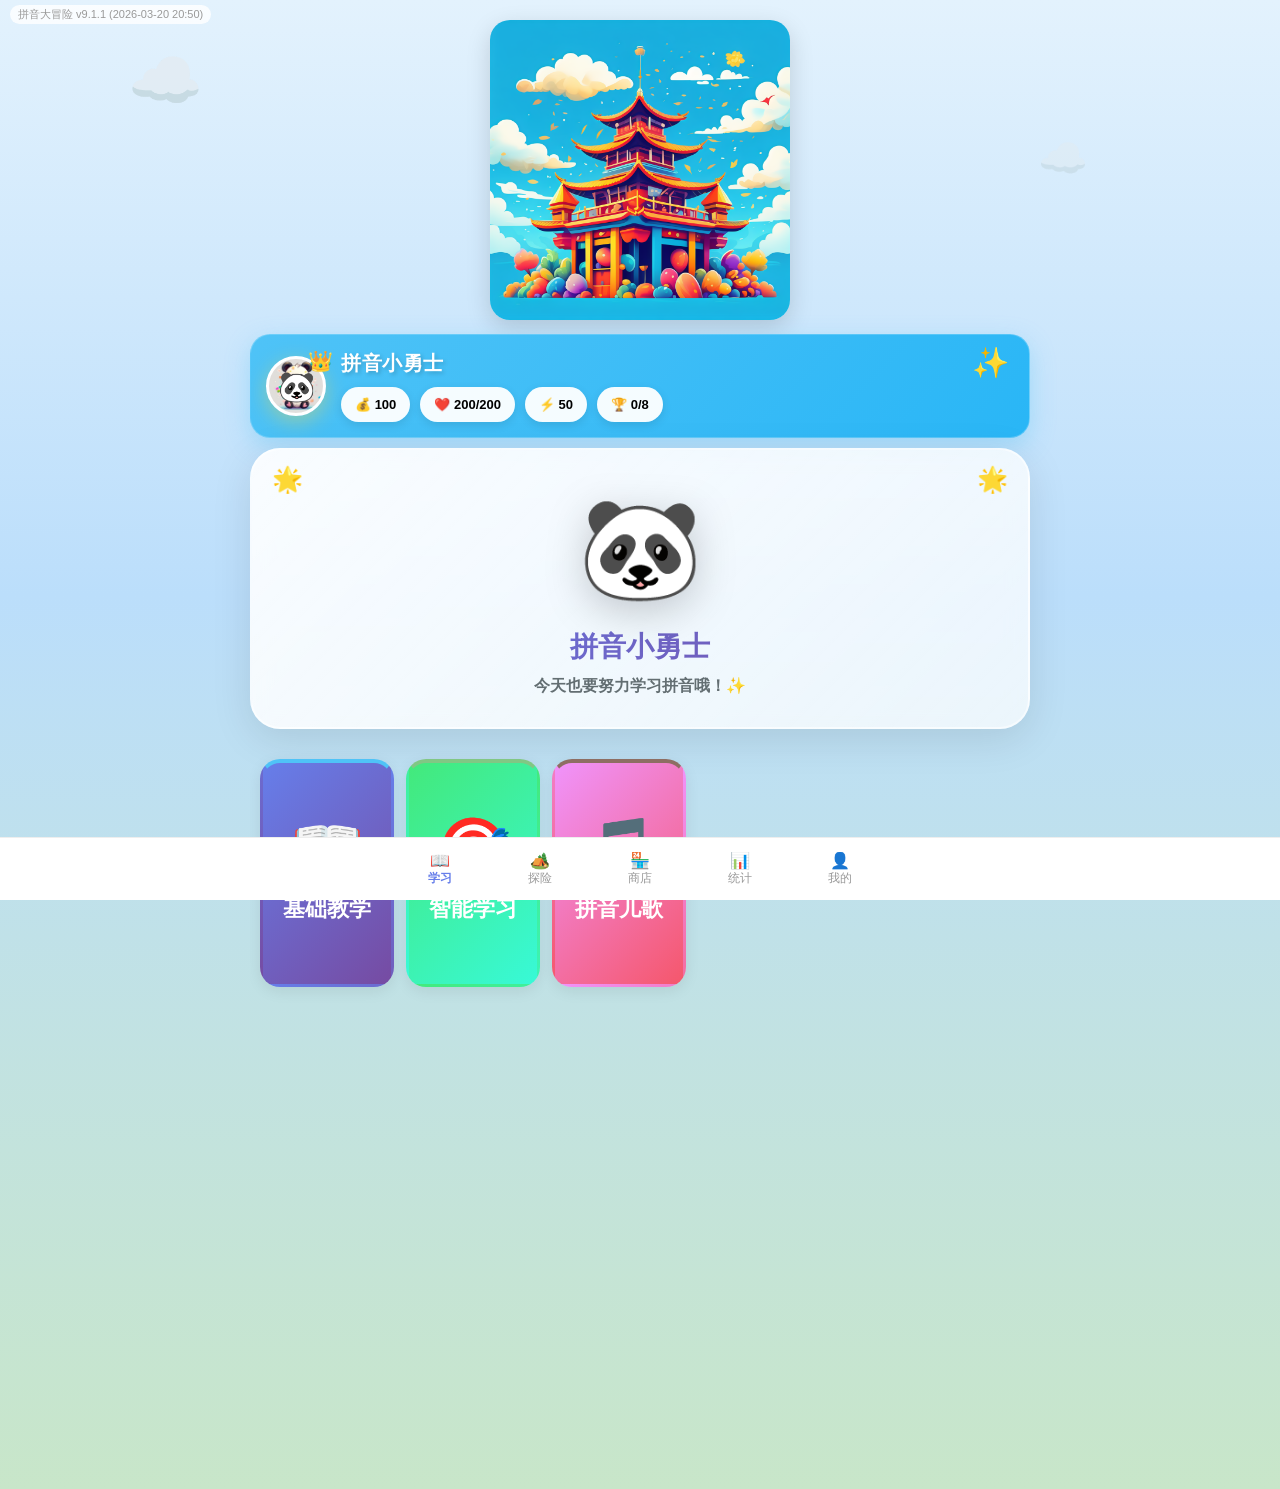
==== index.html @ c20dd861 "v9.1.1 拼音组合挑战显示全部声母和韵母选项 - 声母选择器显示全部24个选项（含空声母） - 韵母选择器显示全部29个选项 - 不再随机显示部分选项，每题都显示全部" ====
<!DOCTYPE html>
<html lang="zh-CN">
<head>
    <meta charset="UTF-8">
    <meta name="viewport" content="width=device-width, initial-scale=1.0, maximum-scale=1.0, user-scalable=no">
    <meta http-equiv="Cache-Control" content="no-cache, no-store, must-revalidate">
    <meta http-equiv="Pragma" content="no-cache">
    <meta http-equiv="Expires" content="0">
    <meta http-equiv="Cache-Control" content="no-cache, no-store, must-revalidate">
    <meta http-equiv="Pragma" content="no-cache">
    <meta http-equiv="Expires" content="0">
    <title>拼音大冒险 v9.1.1 - 拼音组合挑战显示全部选项</title>
    <link rel="stylesheet" href="v8-styles.css">
    <style>
        /* v7.0 强制覆盖样式 */
        body {
            background: linear-gradient(180deg, #E3F2FD 0%, #BBDEFB 40%, #C8E6C9 100%) !important;
        }
        .header {
            background: linear-gradient(135deg, #4FC3F7 0%, #29B6F6 100%) !important;
            border-radius: 20px !important;
            box-shadow: 0 8px 25px rgba(79, 195, 247, 0.35) !important;
        }
        .menu-card {
            border-top: 4px solid #4FC3F7 !important;
            border-radius: 20px !important;
            box-shadow: 0 4px 15px rgba(0,0,0,0.08) !important;
            transition: all 0.3s !important;
        }
        .menu-card:hover {
            transform: translateY(-5px) !important;
            box-shadow: 0 12px 30px rgba(0,0,0,0.15) !important;
        }
        .menu-card:nth-child(2) { border-top-color: #81C784 !important; }
        .menu-card:nth-child(3) { border-top-color: #8D6E63 !important; }
        .menu-card:nth-child(4) { border-top-color: #FF8A65 !important; }
        .menu-card:nth-child(5) { border-top-color: #FFD54F !important; }
        .menu-card:nth-child(6) { border-top-color: #B39DDB !important; }
        .menu-card:nth-child(7) { border-top-color: #EF5350 !important; }
        .menu-card:nth-child(8) { border-top-color: #42A5F5 !important; }
        .menu-card:nth-child(9) { border-top-color: #AB47BC !important; }
        .menu-card:nth-child(10) { border-top-color: #26A69A !important; }
        .btn {
            background: linear-gradient(135deg, #4FC3F7 0%, #0288D1 100%) !important;
            border-radius: 16px !important;
        }
        .avatar {
            background: linear-gradient(135deg, #FFD54F 0%, #FFB300 100%) !important;
            border: 3px solid white !important;
        }
        .stat-item {
            background: rgba(255,255,255,0.95) !important;
            border-radius: 20px !important;
        }
        .progress-fill {
            background: linear-gradient(90deg, #4FC3F7 0%, #81C784 100%) !important;
        }

        /* 移动端适配 */
        @media screen and (max-width: 480px) {
            .main-menu { padding: 15px !important; }
            /* 所有Tab的卡片统一设置 */
            .tab-panel .menu-card {
                min-height: 140px !important;
                padding: 30px 8px !important;
                flex: 1;
            }
            .tab-panel .menu-card > div:first-child { font-size: 40px !important; margin-bottom: 10px !important; }
            .tab-panel .menu-card > div:nth-child(2) { font-size: 15px !important; }
            /* 统计Tab2x2 */
            #tab-stats .menu-card { min-height: 110px !important; padding: 25px 5px !important; }
            #tab-stats .menu-card > div:first-child { font-size: 36px !important; }
            #tab-stats .menu-card > div:nth-child(2) { font-size: 14px !important; }
        }

        @media screen and (min-width: 768px) {
            .tab-panel .menu-card {
                min-height: 200px !important;
                padding: 50px 20px !important;
            }
            .tab-panel .menu-card > div:first-child { font-size: 60px !important; }
            .tab-panel .menu-card > div:nth-child(2) { font-size: 22px !important; }
        }
    </style>
    <style>
        /* ===== 基础样式（v6.3完整样式） ===== */
        * { margin: 0; padding: 0; box-sizing: border-box; }
        body { font-family: 'PingFang SC', 'Microsoft YaHei', sans-serif; background: linear-gradient(135deg, #667eea 0%, #764ba2 100%); min-height: 100vh; padding: 10px; }
        .game-container { max-width: 800px; margin: 0 auto; padding: 10px; }
        .header { background: white; border-radius: 15px; padding: 15px; margin-bottom: 10px; }
        .player-info { display: flex; align-items: center; gap: 15px; }
        .avatar { width: 60px; height: 60px; border-radius: 50%; background: linear-gradient(135deg, #f093fb 0%, #f5576c 100%); display: flex; align-items: center; justify-content: center; font-size: 30px; cursor: pointer; }
        .stats { display: flex; gap: 10px; flex-wrap: wrap; }
        .stat-item { background: #F7F9FC; padding: 8px 12px; border-radius: 20px; font-size: 13px; font-weight: bold; }
        .main-menu { display: flex; flex-direction: row; gap: 10px; }
        .menu-card { background: white; border-radius: 15px; padding: 15px 10px; text-align: center; cursor: pointer; }
        .menu-card .icon { font-size: 40px; margin-bottom: 10px; }
        .page { background: white; border-radius: 20px; padding: 20px; min-height: 500px; }
        .hidden { display: none !important; }
        .btn { background: linear-gradient(135deg, #667eea 0%, #764ba2 100%); color: white; border: none; padding: 15px; border-radius: 25px; font-size: 16px; font-weight: bold; white-space: nowrap; cursor: pointer; width: 100%; margin: 10px 0; }
        .btn-secondary { background: #F7F9FC; color: #2C3E50; }
        .voice-btn { background: #4CAF50; color: white; border: none; width: 40px; height: 40px; border-radius: 50%; cursor: pointer; font-size: 20px; margin-left: 10px; vertical-align: middle; }

        /* 动画效果 */
        @keyframes attackRight { 0% { transform: translateX(0) scale(1); } 30% { transform: translateX(-20px) scale(1.1); } 50% { transform: translateX(30px) scale(1.2); } 100% { transform: translateX(0) scale(1); } }
        @keyframes attackLeft { 0% { transform: translateX(0) scale(1); } 30% { transform: translateX(20px) scale(1.1); } 50% { transform: translateX(-30px) scale(1.2); } 100% { transform: translateX(0) scale(1); } }
        @keyframes shake { 0%, 100% { transform: translateX(0); } 10%, 30%, 50%, 70%, 90% { transform: translateX(-10px); } 20%, 40%, 60%, 80% { transform: translateX(10px); } }
        @keyframes damageFloat { 0% { opacity: 1; transform: translateY(0) scale(1); } 50% { transform: translateY(-30px) scale(1.3); } 100% { opacity: 0; transform: translateY(-60px) scale(1); } }
        @keyframes victoryBounce { 0%, 100% { transform: scale(1) rotate(0); } 25% { transform: scale(1.2) rotate(-10deg); } 50% { transform: scale(1.3) rotate(10deg); } 75% { transform: scale(1.2) rotate(-5deg); } }
        @keyframes fadeInOut { 0% { opacity: 0; transform: translateX(-50%) translateY(-10px); } 20% { opacity: 1; transform: translateX(-50%) translateY(0); } 80% { opacity: 1; transform: translateX(-50%) translateY(0); } 100% { opacity: 0; transform: translateX(-50%) translateY(-10px); } }
        @keyframes starPop { 0% { transform: scale(0) rotate(0); opacity: 0; } 50% { transform: scale(1.5) rotate(180deg); opacity: 1; } 100% { transform: scale(1) rotate(360deg); opacity: 1; } }
        @keyframes coinSpin { 0% { transform: rotateY(0) scale(1); } 50% { transform: rotateY(360deg) scale(1.5); } 100% { transform: rotateY(720deg) scale(1); } }
        @keyframes pulse { 0%, 100% { transform: scale(1); box-shadow: 0 0 0 0 rgba(255,152,0,0.7); } 50% { transform: scale(1.05); box-shadow: 0 0 0 15px rgba(255,152,0,0); } }

        .attack-right { animation: attackRight 0.5s ease; }
        .attack-left { animation: attackLeft 0.5s ease; }
        .shake { animation: shake 0.5s ease; }
        .victory { animation: victoryBounce 1s ease; }
        .star-pop { animation: starPop 0.6s ease; }
        .coin-spin { animation: coinSpin 1.5s ease; }

        .damage-number { position: fixed; font-size: 44px; font-weight: bold; color: #ff4444; text-shadow: 2px 2px 4px rgba(0,0,0,0.5); animation: damageFloat 1s ease-out forwards; pointer-events: none; z-index: 1000; }
        .coin-reward { position: fixed; top: 50%; left: 50%; transform: translate(-50%, -50%); font-size: 48px; font-weight: bold; color: #FFD700; text-shadow: 3px 3px 6px rgba(0,0,0,0.5); animation: coinSpin 1.5s ease; z-index: 1000; pointer-events: none; }

        /* 关卡地图 */
        .level-map { display: flex; flex-direction: column; gap: 20px; margin: 20px 0; }
        .level-row { display: flex; justify-content: center; gap: 15px; flex-wrap: wrap; }
        .level-node { width: 70px; height: 70px; border-radius: 50%; display: flex; flex-direction: column; align-items: center; justify-content: center; font-size: 12px; font-weight: bold; cursor: pointer; transition: all 0.3s; box-shadow: 0 4px 10px rgba(0,0,0,0.2); }
        .level-node:active { transform: scale(0.95); }
        .level-node.locked { background: #ccc; color: #666; }
        .level-node.current { background: linear-gradient(135deg, #FF9800, #F57C00); color: white; animation: pulse 2s infinite; }
        .level-node.completed { background: #4CAF50; color: white; }
        .level-node.boss { background: linear-gradient(135deg, #f44336, #d32f2f); color: white; }

        .learning-tabs { display: flex; gap: 10px; margin: 15px 0; overflow-x: auto; }
        .learning-tab { padding: 10px 15px; background: #F7F9FC; border-radius: 20px; cursor: pointer; }
        .learning-tab.active { background: linear-gradient(135deg, #667eea 0%, #764ba2 100%); color: white; }
        .pinyin-grid { display: grid; grid-template-columns: repeat(4, 1fr); gap: 10px; margin: 15px 0; }
        .pinyin-card { padding: 15px; background: #f8f9fa; border-radius: 10px; text-align: center; font-size: 20px; font-weight: bold; color: #667eea; cursor: pointer; transition: all 0.2s; }
        .pinyin-card:active { transform: scale(0.95); background: #667eea; color: white; }

        .quiz-header { display: flex; justify-content: space-between; align-items: center; margin-bottom: 10px; }
        .progress-bar { height: 10px; background: #e0e0e0; border-radius: 5px; overflow: hidden; margin: 10px 0; }
        .progress-fill { height: 100%; background: linear-gradient(135deg, #667eea 0%, #764ba2 100%); border-radius: 5px; transition: width 0.3s; }
        .question-display { font-size: 44px; text-align: center; margin: 20px 0; color: #667eea; font-weight: bold; }
        .options-grid { display: grid; grid-template-columns: 1fr 1fr; gap: 12px; margin: 15px 0; }
        .option-btn { padding: 18px; background: #F7F9FC; border: 3px solid transparent; border-radius: 15px; font-size: 22px; cursor: pointer; font-weight: bold; }
        .option-btn.correct { background: linear-gradient(135deg, #4CAF50, #45a049) !important; animation: correctPulse 0.5s ease; }
        .option-btn.wrong { background: linear-gradient(135deg, #f44336, #d32f2f) !important; animation: wrongShake 0.5s ease; }
        @keyframes correctPulse { 0% { transform: scale(1); box-shadow: 0 0 0 0 rgba(76, 175, 80, 0.7); } 50% { transform: scale(1.05); box-shadow: 0 0 20px 10px rgba(76, 175, 80, 0); } 100% { transform: scale(1); } }
        @keyframes wrongShake { 0%, 100% { transform: translateX(0); } 20% { transform: translateX(-10px); } 40% { transform: translateX(10px); } 60% { transform: translateX(-10px); } 80% { transform: translateX(10px); } }

        .battle-arena { background: linear-gradient(135deg, #1a1a2e 0%, #16213e 100%); border-radius: 20px; padding: 20px; margin: 15px 0; color: white; position: relative; overflow: hidden; }
        .battle-characters { display: flex; justify-content: space-between; align-items: center; margin-bottom: 20px; }
        .character { text-align: center; }
        .character-avatar { font-size: 60px; }
        .hp-bar { width: 100px; height: 10px; background: #333; border-radius: 5px; margin: 5px auto; overflow: hidden; }
        .hp-fill { height: 100%; background: #4CAF50; border-radius: 5px; transition: width 0.3s; }
        .battle-log { background: rgba(255,255,255,0.1); padding: 15px; border-radius: 10px; min-height: 80px; margin-bottom: 10px; font-size: 16px; }

        .pet-avatar { text-align: center; font-size: 80px; margin: 10px 0; }
        .pet-stats { display: grid; grid-template-columns: 1fr 1fr; gap: 10px; margin: 15px 0; }
        .pet-stat { background: #F7F9FC; padding: 15px; border-radius: 15px; text-align: center; }
        .pet-stat-value { font-size: 16px; font-weight: bold; white-space: nowrap; color: #667eea; margin-top: 5px; }

        .map-location { background: linear-gradient(135deg, #667eea 0%, #764ba2 100%); color: white; padding: 15px; border-radius: 15px; margin: 8px 0; display: flex; justify-content: space-between; align-items: center; cursor: pointer; }
        .shop-tabs { display: flex; gap: 8px; margin-bottom: 10px; overflow-x: auto; }
        .shop-tab { padding: 8px 15px; background: #F7F9FC; border-radius: 20px; cursor: pointer; }
        .shop-tab.active { background: linear-gradient(135deg, #667eea 0%, #764ba2 100%); color: white; }
        .shop-item { background: #F7F9FC; padding: 12px; border-radius: 12px; display: flex; justify-content: space-between; align-items: center; margin-bottom: 10px; }
        .shop-item-btn { background: #667eea; color: white; border: none; padding: 8px 15px; border-radius: 15px; font-size: 12px; cursor: pointer; }

        .stats-grid { display: grid; grid-template-columns: 1fr 1fr; gap: 10px; margin-top: 15px; }
        .stats-card { background: #F7F9FC; border-radius: 15px; padding: 15px; text-align: center; }
        .stats-value { font-size: 28px; font-weight: bold; color: #667eea; margin: 5px 0; }
        .calendar { display: grid; grid-template-columns: repeat(7, 1fr); gap: 5px; margin-top: 15px; }
        .calendar-day { aspect-ratio: 1; background: #F7F9FC; border-radius: 8px; display: flex; align-items: center; justify-content: center; font-size: 12px; }
        .calendar-day.checked { background: #4CAF50; color: white; }

        /* ===== v6.4 新增：成就系统 ===== */
        .achievement-card { background: linear-gradient(135deg, #FFD700, #FFA500); border-radius: 15px; padding: 15px; margin: 10px 0; display: flex; align-items: center; gap: 15px; box-shadow: 0 4px 15px rgba(255, 215, 0, 0.3); }
        .achievement-card.locked { background: #e0e0e0; opacity: 0.7; }
        .achievement-icon { font-size: 44px; }
        .achievement-info { flex: 1; }
        .achievement-name { font-weight: bold; font-size: 16px; margin-bottom: 5px; }
        .achievement-desc { font-size: 12px; color: #666; }
        .achievement-reward { background: white; padding: 5px 15px; border-radius: 20px; font-size: 16px; font-weight: bold; white-space: nowrap; color: #FF6B35; }
        .achievement-progress { margin-top: 8px; }
        .progress-text { font-size: 12px; color: #666; text-align: right; }

        /* ===== v6.4 新增：任务系统 ===== */
        .task-card { background: #F7F9FC; border-radius: 15px; padding: 15px; margin: 10px 0; border-left: 5px solid #667eea; }
        .task-card.completed { border-left-color: #4CAF50; background: #e8f5e9; }
        .task-header { display: flex; justify-content: space-between; align-items: center; margin-bottom: 10px; }
        .task-title { font-weight: bold; font-size: 16px; }
        .task-reward { background: #FFD700; color: #333; padding: 3px 10px; border-radius: 15px; font-size: 12px; font-weight: bold; }
        .task-desc { font-size: 16px; color: #666; margin-bottom: 10px; }
        .task-progress-bar { height: 8px; background: #e0e0e0; border-radius: 4px; overflow: hidden; }
        .task-progress-fill { height: 100%; background: linear-gradient(90deg, #667eea, #764ba2); border-radius: 4px; transition: width 0.3s; }
        .task-btn { background: #4CAF50; color: white; border: none; padding: 8px 20px; border-radius: 20px; font-size: 16px; cursor: pointer; margin-top: 10px; }
        .task-btn:disabled { background: #ccc; }

        .daily-tasks-title { font-size: 16px; font-weight: bold; white-space: nowrap; color: #667eea; margin: 20px 0 10px; padding-bottom: 10px; border-bottom: 2px solid #667eea; }
        .refresh-time { font-size: 12px; color: #999; text-align: center; margin-top: 10px; }

        /* 移动端适配 */
        @media screen and (max-width: 480px) {
            .main-menu { padding: 15px !important; }
            /* 所有Tab的卡片统一设置 */
            .tab-panel .menu-card {
                min-height: 140px !important;
                padding: 30px 8px !important;
                flex: 1;
            }
            .tab-panel .menu-card > div:first-child { font-size: 40px !important; margin-bottom: 10px !important; }
            .tab-panel .menu-card > div:nth-child(2) { font-size: 15px !important; }
            /* 统计Tab2x2 */
            #tab-stats .menu-card { min-height: 110px !important; padding: 25px 5px !important; }
            #tab-stats .menu-card > div:first-child { font-size: 36px !important; }
            #tab-stats .menu-card > div:nth-child(2) { font-size: 14px !important; }
        }

        @media screen and (min-width: 768px) {
            .tab-panel .menu-card {
                min-height: 200px !important;
                padding: 50px 20px !important;
            }
            .tab-panel .menu-card > div:first-child { font-size: 60px !important; }
            .tab-panel .menu-card > div:nth-child(2) { font-size: 22px !important; }
        }
    </style>
</head>
<body>
    <div class="game-container">
        <!-- 头部 -->
        <div style="text-align: center; margin-bottom: 10px;">
            <img src="images/ai_generated/logo.png" alt="拼音大冒险" style="max-width: 300px; width: 80%; border-radius: 20px; box-shadow: 0 8px 25px rgba(0,0,0,0.15);">
        </div>
        <div class="header">
            <div class="player-info">
                <div class="avatar" onclick="showPage('pet')" style="background: url('images/ai_generated/panda_hero.png') center/cover no-repeat, linear-gradient(135deg, #FFD54F 0%, #FFB300 100%) !important;">🐼</div>
                <div>
                    <div style="font-weight: bold;">拼音小勇士</div>
                    <div class="stats">
                        <div class="stat-item">💰 <span id="coins">100</span></div>
                        <div class="stat-item">❤️ <span id="hp">200</span>/<span id="petMaxHp">200</span></div>
                        <div class="stat-item">⚡ <span id="energy">50</span></div>
                        <div class="stat-item">🏆 <span id="achievementCount">0</span>/<span id="totalAchievements">8</span></div>
                    </div>
                </div>
            </div>
        </div>

        <!-- 中央角色展示区 -->
        <div class="hero-section">
            <div class="hero-avatar">🐼</div>
            <div class="hero-title">拼音小勇士</div>
            <div class="hero-subtitle">今天也要努力学习拼音哦！✨</div>
        </div>

        <!-- 主菜单 - v8.5.2 底部Tab导航 -->
        <div id="mainMenu" class="main-menu" style="padding-bottom: 120px; overflow-y: auto; height: calc(100vh - 180px);">

            <!-- Tab内容区域 -->
            <div id="tabContent">

                <!-- 学习Tab：基础教学、智能学习、拼音儿歌 -->
                <div id="tab-study" class="tab-panel" style="display: block;">
                    <div style="display: flex; flex-direction: row; gap: 12px;">
                        <div class="menu-card" onclick="goToLearning()" style="padding: 25px 8px; min-height: 120px; display: flex; flex-direction: column; justify-content: center; align-items: center; background: linear-gradient(135deg, #667eea, #764ba2); color: white; text-align: center; border-radius: 20px;">
                            <div style="font-size: 44px; margin-bottom: 10px;">📖</div>
                            <div style="font-size: 16px; font-weight: bold; white-space: nowrap; margin-bottom: 10px;">基础教学</div>
                        </div>

                        <div class="menu-card" onclick="showPage('learningPath')" style="padding: 25px 8px; min-height: 120px; display: flex; flex-direction: column; justify-content: center; align-items: center; background: linear-gradient(135deg, #43e97b, #38f9d7); color: white; text-align: center; border-radius: 20px;">
                            <div style="font-size: 44px; margin-bottom: 10px;">🎯</div>
                            <div style="font-size: 16px; font-weight: bold; white-space: nowrap; margin-bottom: 10px;">智能学习</div>
                        </div>

                        <div class="menu-card" onclick="showPage('songs')" style="padding: 25px 8px; min-height: 120px; display: flex; flex-direction: column; justify-content: center; align-items: center; background: linear-gradient(135deg, #f093fb, #f5576c); color: white; text-align: center; border-radius: 20px;">
                            <div style="font-size: 44px; margin-bottom: 10px;">🎵</div>
                            <div style="font-size: 16px; font-weight: bold; white-space: nowrap; margin-bottom: 10px;">拼音儿歌</div>
                        </div>
                    </div>
                </div>

                <!-- 探险Tab：闯关地图、野外探险、故事模式、拼音组合 -->
                <div id="tab-adventure" class="tab-panel" style="display: none;">
                    <div style="display: flex; flex-direction: row; gap: 12px; flex-wrap: wrap;">

                        <div class="menu-card" onclick="goToLevelMap()" style="flex: 1; min-width: 100px; padding: 25px 8px; min-height: 120px; display: flex; flex-direction: column; justify-content: center; align-items: center; background: linear-gradient(135deg, #ff9800, #f57c00); color: white; text-align: center; border-radius: 20px;">
                            <div style="font-size: 44px; margin-bottom: 10px;">🗺️</div>
                            <div style="font-size: 16px; font-weight: bold; white-space: nowrap; margin-bottom: 10px;">闯关地图</div>
                        </div>

                        <div class="menu-card" onclick="goToMap()" style="flex: 1; min-width: 100px; padding: 25px 8px; min-height: 120px; display: flex; flex-direction: column; justify-content: center; align-items: center; background: linear-gradient(135deg, #4caf50, #2e7d32); color: white; text-align: center; border-radius: 20px;">
                            <div style="font-size: 44px; margin-bottom: 10px;">🏕️</div>
                            <div style="font-size: 16px; font-weight: bold; white-space: nowrap; margin-bottom: 10px;">野外探险</div>
                        </div>

                        <div class="menu-card" onclick="showPage('storyMode')" style="flex: 1; min-width: 100px; padding: 25px 8px; min-height: 120px; display: flex; flex-direction: column; justify-content: center; align-items: center; background: linear-gradient(135deg, #9c27b0, #7b1fa2); color: white; text-align: center; border-radius: 20px;">
                            <div style="font-size: 44px; margin-bottom: 10px;">📖</div>
                            <div style="font-size: 16px; font-weight: bold; white-space: nowrap; margin-bottom: 10px;">故事模式</div>
                        </div>

                        <div class="menu-card" onclick="startPinyinComboChallenge()" style="flex: 1; min-width: 100px; padding: 25px 8px; min-height: 120px; display: flex; flex-direction: column; justify-content: center; align-items: center; background: linear-gradient(135deg, #00bcd4, #0097a7); color: white; text-align: center; border-radius: 20px;">
                            <div style="font-size: 44px; margin-bottom: 10px;">🧩</div>
                            <div style="font-size: 16px; font-weight: bold; white-space: nowrap; margin-bottom: 10px;">拼音组合</div>
                        </div>
                    </div>
                </div>

                <!-- 商店Tab：商店、背包、装备 -->
                <div id="tab-shop" class="tab-panel" style="display: none;">
                    <div style="display: flex; flex-direction: row; gap: 12px;">

                        <div class="menu-card" onclick="showPage('shop')" style="padding: 25px 8px; min-height: 120px; display: flex; flex-direction: column; justify-content: center; align-items: center; background: linear-gradient(135deg, #2196f3, #1976d2); color: white; text-align: center; border-radius: 20px;">
                            <div style="font-size: 44px; margin-bottom: 10px;">🏪</div>
                            <div style="font-size: 16px; font-weight: bold; white-space: nowrap; margin-bottom: 10px;">商店</div>
                        </div>

                        <div class="menu-card" onclick="showPage('inventory')" style="padding: 25px 8px; min-height: 120px; display: flex; flex-direction: column; justify-content: center; align-items: center; background: linear-gradient(135deg, #00bcd4, #0097a7); color: white; text-align: center; border-radius: 20px;">
                            <div style="font-size: 44px; margin-bottom: 10px;">🎒</div>
                            <div style="font-size: 16px; font-weight: bold; white-space: nowrap; margin-bottom: 10px;">背包</div>
                        </div>
                    </div>
                </div>

                <!-- 统计Tab：成就、任务、统计、错题本 -->
                <div id="tab-stats" class="tab-panel" style="display: none;">
                    <div style="display: flex; flex-direction: row; gap: 15px;">

                        <div class="menu-card" onclick="showPage('achievements')" style="padding: 30px 15px; background: linear-gradient(135deg, #ff9800, #f57c00); color: white; text-align: center; border-radius: 20px;">
                            <div style="font-size: 40px; margin-bottom: 10px;">🏆</div>
                            <div style="font-size: 16px; font-weight: bold; white-space: nowrap;">成就</div>
                        </div>

                        <div class="menu-card" onclick="showPage('tasks')" style="padding: 30px 15px; background: linear-gradient(135deg, #4caf50, #2e7d32); color: white; text-align: center; border-radius: 20px;">
                            <div style="font-size: 40px; margin-bottom: 10px;">📋</div>
                            <div style="font-size: 16px; font-weight: bold; white-space: nowrap;">任务</div>
                        </div>

                        <div class="menu-card" onclick="showPage('stats')" style="padding: 30px 15px; background: linear-gradient(135deg, #2196f3, #1976d2); color: white; text-align: center; border-radius: 20px;">
                            <div style="font-size: 40px; margin-bottom: 10px;">📊</div>
                            <div style="font-size: 16px; font-weight: bold; white-space: nowrap;">统计</div>
                        </div>

                        <div class="menu-card" onclick="showPage('errorBook')" style="padding: 30px 15px; background: linear-gradient(135deg, #f44336, #d32f2f); color: white; text-align: center; border-radius: 20px;">
                            <div style="font-size: 40px; margin-bottom: 10px;">📕</div>
                            <div style="font-size: 16px; font-weight: bold; white-space: nowrap;">错题本</div>
                        </div>
                    </div>
                </div>

                <!-- 我的Tab：用户管理、我的宠物 -->
                <div id="tab-profile" class="tab-panel" style="display: none;">
                    <div style="display: grid; grid-template-columns: repeat(3, 1fr); gap: 12px; width: 100%;">
                        <div class="menu-card" onclick="showUserManager()" style="height: 120px; display: flex; flex-direction: column; justify-content: center; align-items: center; background: linear-gradient(135deg, #607d8b, #455a64); color: white; border-radius: 16px; padding: 15px 5px;">
                            <div style="font-size: 36px; margin-bottom: 8px;">👤</div>
                            <div style="font-size: 13px; font-weight: bold; white-space: nowrap;">用户管理</div>
                        </div>

                        <div class="menu-card" onclick="showPage('pet')" style="height: 120px; display: flex; flex-direction: column; justify-content: center; align-items: center; background: linear-gradient(135deg, #9c27b0, #7b1fa2); color: white; border-radius: 16px; padding: 15px 5px;">
                            <div style="font-size: 36px; margin-bottom: 8px;">🐼</div>
                            <div style="font-size: 13px; font-weight: bold; white-space: nowrap;">我的宠物</div>
                        </div>

                        <div class="menu-card" onclick="showPage('adminPanel')" style="height: 120px; display: flex; flex-direction: column; justify-content: center; align-items: center; background: linear-gradient(135deg, #e91e63, #c2185b); color: white; border-radius: 16px; padding: 15px 5px;">
                            <div style="font-size: 36px; margin-bottom: 8px;">🔧</div>
                            <div style="font-size: 13px; font-weight: bold; white-space: nowrap;">后台管理</div>
                        </div>
                    </div>
                </div>            </div>
        </div>


        <!-- 底部Tab导航：学习、探险、商店、统计、我的 -->
        <div style="position: fixed; bottom: 0; left: 0; right: 0; background: white; border-top: 1px solid #eee; padding: 8px 0; z-index: 1000;">
            <div style="display: flex; justify-content: space-around; max-width: 500px; margin: 0 auto;">
                <div onclick="switchTab('study')" class="tab-btn" style="text-align: center; padding: 5px 12px; cursor: pointer;">
                    <div style="font-size: 16px;">📖</div>
                    <div id="label-study" style="font-size: 12px; color: #667eea; font-weight: bold;">学习</div>
                </div>
                <div onclick="switchTab('adventure')" class="tab-btn" style="text-align: center; padding: 5px 12px; cursor: pointer;">
                    <div style="font-size: 16px;">🏕️</div>
                    <div id="label-adventure" style="font-size: 12px; color: #999;">探险</div>
                </div>
                <div onclick="switchTab('shop')" class="tab-btn" style="text-align: center; padding: 5px 12px; cursor: pointer;">
                    <div style="font-size: 16px;">🏪</div>
                    <div id="label-shop" style="font-size: 12px; color: #999;">商店</div>
                </div>
                <div onclick="switchTab('stats')" class="tab-btn" style="text-align: center; padding: 5px 12px; cursor: pointer;">
                    <div style="font-size: 16px;">📊</div>
                    <div id="label-stats" style="font-size: 12px; color: #999;">统计</div>
                </div>
                <div onclick="switchTab('profile')" class="tab-btn" style="text-align: center; padding: 5px 12px; cursor: pointer;">
                    <div style="font-size: 16px;">👤</div>
                    <div id="label-profile" style="font-size: 12px; color: #999;">我的</div>
                </div>
            </div>
        </div>
        
        <!-- 基础教学 -->
        <div id="learning" class="page hidden">
            <button class="btn btn-secondary" onclick="showMainMenu()">← 返回</button>
            <h2 style="text-align: center; margin: 10px 0;">📖 基础教学</h2>
            <div style="background: #FFF3E0; border-radius: 10px; padding: 10px; margin-bottom: 10px; font-size: 13px; color: #E65100; text-align: center;">
                🔊 首次使用请点击任意拼音激活语音功能
            </div>
            <div class="learning-tabs">
                <div class="learning-tab active" id="tab1" onclick="showInitial()">声母(23)</div>
                <div class="learning-tab" id="tab2" onclick="showFinal()">韵母(24)</div>
                <div class="learning-tab" id="tab3" onclick="showWhole()">整体认读(16)</div>
                <div class="learning-tab" id="tab4" onclick="showTones()">声调(160)</div>
                <div class="learning-tab" id="tab5" onclick="showBlend()">拼读训练</div>
                <div class="learning-tab" id="tab6" onclick="showWords()">词语拼音</div>
            </div>
            <p style="text-align: center; color: #666; font-size: 16px; margin-bottom: 10px;">👆 点击任意拼音听发音</p>
            <div id="learningContent"></div>
        </div>

        <!-- 关卡地图 -->
        <div id="levelMap" class="page hidden">
            <button class="btn btn-secondary" onclick="showMainMenu()">← 返回</button>
            <h2 style="text-align: center; margin: 10px 0;">🗺️ 闯关地图</h2>
                        <div style="background: #E3F2FD; border-radius: 10px; padding: 10px; margin-bottom: 10px; font-size: 13px; color: #1565C0; text-align: center;">
                🔊 点击 🔊 按钮或使用自动语音朗读
            </div>每关3道题，通关解锁下一关，BOSS关有奖励！</p>
            <div class="level-map" id="levelMapContainer"></div>
        </div>

        <!-- 答题界面 -->
        <div id="game" class="page hidden">
            <div class="quiz-header">
                <button class="btn btn-secondary" onclick="goToLevelMap()" style="width: auto; padding: 10px 15px;">← 返回地图</button>
                <span style="font-size: 16px; font-weight: bold; white-space: nowrap;"><span id="currentQ">1</span>/<span id="totalQ">3</span></span>
                <span style="font-size: 16px; color: #666;">关卡 <span id="currentLevel">1</span></span>
            </div>
            <div class="progress-bar"><div class="progress-fill" id="progressFill" style="width: 33%"></div></div>

            <div class="question-display" id="questionDisplay">
                b
                <button class="voice-btn" onclick="speakCurrent()">🔊</button>
            </div>

            <div class="options-grid" id="optionsGrid"></div>
        </div>

        <!-- 野外探险 -->
        <div id="map" class="page hidden">
            <button class="btn btn-secondary" onclick="showMainMenu()">← 返回</button>
            <h2 style="text-align: center; margin: 10px 0;">🏕️ 野外探险</h2>

            <div class="map-location" onclick="explore('forest')">
                <div>🌲 神秘森林</div>
                <div style="font-size: 12px;">⚡10 | 怪物: 40% | 奖励: 5-10💰</div>
            </div>

            <div class="map-location" onclick="explore('desert')">
                <div>🏜️ 炎热沙漠</div>
                <div style="font-size: 12px;">⚡15 | 怪物: 60% | 奖励: 5-10💰</div>
            </div>

            <div class="map-location" onclick="explore('ocean')">
                <div>🌊 深海秘境</div>
                <div style="font-size: 12px;">⚡20 | 怪物: 80% | 奖励: 5-10💰</div>
            </div>

            <div class="map-location" onclick="explore('volcano')">
                <div>🌋 烈焰火山</div>
                <div style="font-size: 12px;">⚡30 | BOSS战 | 奖励: 5-10💰</div>
            </div>
        </div>

        <!-- 战斗系统 -->
        <div id="battle" class="page hidden">
            <div class="battle-arena">
                <h3 style="text-align: center; margin-bottom: 10px;">⚔️ 遭遇战斗！答对攻击，答错受伤</h3>

                <div class="battle-characters">
                    <div class="character" id="playerChar">
                        <div class="character-avatar">🐼</div>
                        <div style="font-size: 16px;">拼音小熊猫</div>
                        <div class="hp-bar"><div class="hp-fill" id="playerHpBar" style="width: 100%"></div></div>
                        <div id="playerHpText" style="font-size: 12px;">200/200</div>
                    </div>

                    <div style="font-size: 30px; font-weight: bold;">VS</div>

                    <div class="character" id="enemyChar">
                        <div class="character-avatar" id="enemyAvatar">👹</div>
                        <div id="enemyName" style="font-size: 16px;">小怪物</div>
                        <div class="hp-bar"><div class="hp-fill" id="enemyHpBar" style="width: 100%; background: #f44336;"></div></div>
                        <div id="enemyHpText" style="font-size: 12px;">50/50</div>
                    </div>
                </div>

                <div class="battle-log" id="battleLog">战斗开始！请回答拼音问题来攻击！</div>
            </div>

            <div id="battleQuestion">
                <div class="question-display" id="battleQDisplay" style="font-size: 44px; margin: 15px 0;"></div>
                <div class="options-grid" id="battleOptions"></div>
            </div>
        </div>

        <!-- 宠物 -->
        <div id="pet" class="page hidden">
            <button class="btn btn-secondary" onclick="showMainMenu()">← 返回</button>
            <h2 style="text-align: center; margin: 10px 0;">🐼 我的宠物</h2>
            <div class="pet-avatar">🐼</div>
            <div style="text-align: center; margin-bottom: 10px;"><h3>拼音小熊猫</h3></div>

            <div class="pet-stats">
                <div class="pet-stat"><div>⚔️ 攻击</div><div class="pet-stat-value" id="petAttack">10</div></div>
                <div class="pet-stat"><div>🛡️ 防御</div><div class="pet-stat-value" id="petDefense">5</div></div>
                <div class="pet-stat"><div>❤️ 生命</div><div class="pet-stat-value" id="petHP">200</div></div>
                <div class="pet-stat"><div>⚡ 体力</div><div class="pet-stat-value" id="petEnergy">50</div></div>
            </div>
        </div>

        <!-- 用户管理 -->
        <div id="userManager" class="page hidden">
            <button class="btn btn-secondary" onclick="showMainMenu()">← 返回</button>
            <h2 style="text-align: center; margin: 10px 0;">👤 用户管理</h2>

            <!-- 当前用户信息 -->
            <div style="background: linear-gradient(135deg, #667eea, #764ba2); border-radius: 15px; padding: 20px; margin-bottom: 20px; color: white; text-align: center;">
                <div id="currentUserAvatar" style="font-size: 64px; margin-bottom: 10px;">🐼</div>
                <div id="currentUserName" style="font-size: 16px; font-weight: bold; white-space: nowrap; margin-bottom: 5px;">小勇士</div>
                <div style="font-size: 16px; opacity: 0.9;">当前用户</div>
                <button class="btn" onclick="showEditUserModal()" style="margin-top: 15px; width: auto; padding: 10px 20px; background: white; color: #667eea;">✏️ 编辑资料</button>
            </div>

            <!-- 用户列表 -->
            <h3 style="margin: 20px 0 15px; color: #333;">📋 用户列表</h3>
            <div id="userList"></div>

            <!-- 添加用户按钮 -->
            <button class="btn" onclick="showAddUserModal()" style="margin-top: 20px;">➕ 添加新用户</button>
        </div>

        <!-- 后台管理页面 -->
        <div id="adminPanel" class="page hidden">
            <button class="btn btn-secondary" onclick="showMainMenu()">← 返回</button>
            <h2 style="text-align: center; margin: 10px 0; color: #e91e63;">🔧 后台管理</h2>

            <div style="background: linear-gradient(135deg, #ff6b6b, #ee5a24); border-radius: 15px; padding: 20px; margin-bottom: 20px; color: white;">
                <div style="font-size: 18px; font-weight: bold; margin-bottom: 15px; text-align: center;">🎁 发送大礼包</div>

                <div style="margin-bottom: 15px;">
                    <label style="display: block; margin-bottom: 8px; font-weight: bold;">💰 金币数量：</label>
                    <input type="number" id="adminCoins" style="width: 100%; padding: 12px; border: none; border-radius: 8px; font-size: 16px;" placeholder="0-1000" min="0" max="1000" value="100">
                </div>

                <div style="margin-bottom: 15px;">
                    <label style="display: block; margin-bottom: 8px; font-weight: bold;">⚡ 体力数量：</label>
                    <input type="number" id="adminEnergy" style="width: 100%; padding: 12px; border: none; border-radius: 8px; font-size: 16px;" placeholder="0-100" min="0" max="100" value="50">
                </div>

                <div style="margin-bottom: 15px;">
                    <label style="display: block; margin-bottom: 8px; font-weight: bold;">⭐ 经验值数量：</label>
                    <input type="number" id="adminExp" style="width: 100%; padding: 12px; border: none; border-radius: 8px; font-size: 16px;" placeholder="0-500" min="0" max="500" value="50">
                </div>

                <div style="margin-bottom: 15px;">
                    <label style="display: block; margin-bottom: 8px; font-weight: bold;">💎 宝石（格式: 类型x数量，如 ruby x5）：</label>
                    <select id="adminGemType" style="width: 48%; padding: 12px; border: none; border-radius: 8px; font-size: 16px; display: inline-block; margin-right: 4%;">
                        <option value="">--选择宝石--</option>
                        <option value="ruby">🔴 红宝石</option>
                        <option value="sapphire">🔵 蓝宝石</option>
                        <option value="emerald">🟢 绿宝石</option>
                        <option value="topaz">🟡 黄宝石</option>
                        <option value="amethyst">🟣 紫水晶</option>
                        <option value="diamond">💎 钻石</option>
                        <option value="gold">🟨 金块</option>
                        <option value="crystal">🔮 魔法水晶</option>
                    </select>
                    <input type="number" id="adminGemCount" style="width: 48%; padding: 12px; border: none; border-radius: 8px; font-size: 16px; display: inline-block;" placeholder="数量" min="1" max="50" value="1">
                </div>

                <button class="btn" onclick="sendAdminGift()" style="width: 100%; background: white; color: #e91e63; font-weight: bold; padding: 15px;">🎁 发送给当前账号</button>
            </div>

            <div style="background: #f5f5f5; border-radius: 15px; padding: 15px; margin-bottom: 20px;">
                <div style="font-size: 14px; color: #666; text-align: center;">
                    当前用户：<span id="adminCurrentUser" style="font-weight: bold; color: #333;">--</span>
                </div>
            </div>

            <div style="background: #fff3e0; border-radius: 15px; padding: 15px;">
                <div style="font-size: 14px; color: #e65100;">
                    <strong>💡 使用说明：</strong><br>
                    1. 输入要发送的金币、体力、经验值<br>
                    2. 点击"发送给当前账号"按钮<br>
                    3. 奖励将立即添加到当前登录的用户
                </div>
            </div>
        </div>

        <!-- 编辑用户弹窗 -->
        <div id="editUserModal" style="display: none; position: fixed; top: 0; left: 0; width: 100%; height: 100%; background: rgba(0,0,0,0.5); z-index: 10000; justify-content: center; align-items: center;">
            <div style="background: white; border-radius: 20px; padding: 30px; max-width: 400px; width: 90%; max-height: 80vh; overflow-y: auto;">
                <h3 style="text-align: center; margin-bottom: 20px;">✏️ 编辑用户资料</h3>

                <!-- 头像选择 -->
                <div style="margin-bottom: 20px;">
                    <label style="display: block; margin-bottom: 10px; font-weight: bold;">选择头像：</label>
                    <div id="avatarSelector" style="display: grid; grid-template-columns: repeat(5, 1fr); gap: 12px;"></div>
                </div>

                <!-- 姓名输入 -->
                <div style="margin-bottom: 20px;">
                    <label style="display: block; margin-bottom: 10px; font-weight: bold;">用户姓名：</label>
                    <input type="text" id="editUserNameInput" style="width: 100%; padding: 15px; border: 2px solid #ddd; border-radius: 10px; font-size: 16px;" placeholder="请输入姓名" maxlength="10">
                </div>

                <div style="display: grid; grid-template-columns: 1fr 1fr; gap: 15px;">
                    <button class="btn btn-secondary" onclick="hideEditUserModal()">取消</button>
                    <button class="btn" onclick="saveUserEdit()">保存</button>
                </div>
            </div>
        </div>

        <!-- 成就系统 -->
        <div id="achievements" class="page hidden">
            <button class="btn btn-secondary" onclick="showMainMenu()">← 返回</button>
            <h2 style="text-align: center; margin: 10px 0;">🏆 成就系统</h2>

            <div style="text-align: center; background: linear-gradient(135deg, #FFD700, #FFA500); padding: 15px; border-radius: 15px; margin-bottom: 20px; color: white;">
                <div style="font-size: 40px; font-weight: bold;"><span id="myAchievements">0</span> / <span id="totalAchievementsDisplay">8</span></div>
                <div style="font-size: 16px;">已解锁成就</div>
            </div>

            <div id="achievementsList"></div>
        </div>

        <!-- 任务系统 -->
        <div id="tasks" class="page hidden">
            <button class="btn btn-secondary" onclick="showMainMenu()">← 返回</button>
            <h2 style="text-align: center; margin: 10px 0;">📋 每日任务</h2>

            <div style="text-align: center; background: #F7F9FC; padding: 15px; border-radius: 15px; margin-bottom: 10px;">
                <div style="font-size: 16px; color: #666;">完成任务获得丰厚奖励！</div>
                <div style="font-size: 20px; font-weight: bold; color: #667eea; margin-top: 5px;">今日进度: <span id="tasksCompleted">0</span>/<span id="totalTasks">5</span></div>
            </div>

            <div id="tasksList"></div>

            <div class="refresh-time">🔄 任务每日0点刷新</div>
        </div>

        <!-- 商店 -->
        <div id="shop" class="page hidden">
            <button class="btn btn-secondary" onclick="showMainMenu()">← 返回</button>
            <h2 style="text-align: center; margin: 10px 0;">🏪 商店</h2>
            <div style="text-align: center; background: #F7F9FC; padding: 12px; border-radius: 15px; margin-bottom: 12px;"><div style="font-size: 20px; font-weight: bold; color: #667eea;">💰 <span id="shopCoins">100</span></div></div>

            <div class="shop-tabs">
                <div class="shop-tab active" onclick="showShopTab('pets')">🐾 宠物</div>
                <div class="shop-tab" onclick="showShopTab('weapons')">⚔️ 武器</div>
                <div class="shop-tab" onclick="showShopTab('armor')">🛡️ 防具</div>
                <div class="shop-tab" onclick="showShopTab('items')">🧪 药水</div>
            </div>
            <div id="shopContent"></div>
        </div>

        <!-- 统计 -->
        <div id="stats" class="page hidden">
            <button class="btn btn-secondary" onclick="showMainMenu()">← 返回</button>
            <h2 style="text-align: center; margin: 10px 0;">📊 统计</h2>
            <div class="stats-grid">
                <div class="stats-card"><div>🎯 正确率</div><div class="stats-value" id="accuracy">0%</div></div>
                <div class="stats-card"><div>🏆 通关</div><div class="stats-value" id="completedLevels">0</div></div>
                <div class="stats-card"><div>⚔️ 胜利</div><div class="stats-value" id="battleWins">0</div></div>
                <div class="stats-card"><div>🔥 连续</div><div class="stats-value" id="streak">0</div></div>
            </div>
            <div class="calendar" id="calendar"></div>
            <button class="btn" onclick="checkIn()">今日打卡 +10💰</button>
        </div>

        <!-- v8.2.0 错题本 -->
        <div id="errorBook" class="page hidden">
            <button class="btn btn-secondary" onclick="showMainMenu()">← 返回</button>
            <h2 style="text-align: center; margin: 10px 0;">📕 错题本</h2>

            <div style="display: flex; gap: 10px; margin-bottom: 10px;">
                <div style="flex: 1; background: #FFEBEE; padding: 15px; border-radius: 10px; text-align: center;">
                    <div style="font-size: 16px; font-weight: bold; white-space: nowrap; color: #C62828;" id="errorCount">0</div>
                    <div style="font-size: 12px; color: #666;">错题总数</div>
                </div>
                <div style="flex: 1; background: #E8F5E9; padding: 15px; border-radius: 10px; text-align: center;">
                    <div style="font-size: 16px; font-weight: bold; white-space: nowrap; color: #2E7D32;" id="errorFixed">0</div>
                    <div style="font-size: 12px; color: #666;">已订正</div>
                </div>
            </div>

            <div id="errorList" style="max-height: 400px; overflow-y: auto;"></div>

            <button class="btn" onclick="startErrorReview()" id="reviewBtn" style="margin-top: 15px;">📝 开始错题复习</button>
            <button class="btn btn-secondary" onclick="clearAllErrors()" style="margin-top: 10px;">🗑️ 清空错题</button>
        </div>

        <!-- v8.2.0 错题复习 -->
        <div id="errorReview" class="page hidden">
            <button class="btn btn-secondary" onclick="showPage('errorBook')">← 返回错题本</button>
            <h2 style="text-align: center; margin: 10px 0;">📝 错题复习</h2>

            <div class="progress-bar" style="margin: 15px 0;">
                <div class="progress-fill" id="reviewProgress" style="width: 0%"></div>
            </div>
            <div style="text-align: center; margin-bottom: 10px; color: #666;">
                <span id="reviewCurrent">1</span> / <span id="reviewTotal">0</span>
            </div>

            <div id="reviewQuestion" style="text-align: center; padding: 20px;"></div>
        </div>

        <!-- v8.3.0 智能学习路径 -->
        <div id="learningPath" class="page hidden">
            <button class="btn btn-secondary" onclick="showMainMenu()">← 返回</button>
            <h2 style="text-align: center; margin: 10px 0;">🎯 智能学习路径</h2>

            <!-- 掌握度仪表盘 -->
            <div style="background: linear-gradient(135deg, #667eea, #764ba2); border-radius: 15px; padding: 20px; color: white; margin-bottom: 20px;">
                <div style="text-align: center; font-size: 16px; opacity: 0.9; margin-bottom: 10px;">拼音掌握度</div>
                <div style="display: flex; justify-content: space-around; text-align: center;">
                    <div>
                        <div style="font-size: 40px; font-weight: bold;" id="masteredCount">0</div>
                        <div style="font-size: 12px;">已掌握</div>
                    </div>
                    <div>
                        <div style="font-size: 40px; font-weight: bold;" id="learningCount">0</div>
                        <div style="font-size: 12px;">学习中</div>
                    </div>
                    <div>
                        <div style="font-size: 40px; font-weight: bold;" id="weakCount">0</div>
                        <div style="font-size: 12px;">需加强</div>
                    </div>
                </div>
                <div style="margin-top: 15px; background: rgba(255,255,255,0.2); border-radius: 10px; padding: 10px;">
                    <div style="display: flex; align-items: center; gap: 12px;">
                        <div style="font-size: 16px;">🎯</div>
                        <div style="flex: 1;">
                            <div style="font-size: 12px; opacity: 0.9;">今日推荐</div>
                            <div style="font-size: 16px; font-weight: bold; white-space: nowrap;" id="todayRecommendation">分析中...</div>
                        </div>
                        <button class="btn" onclick="startRecommendedPractice()" style="background: white; color: #667eea; padding: 8px 15px; font-size: 12px;">开始练习</button>
                    </div>
                </div>
            </div>

            <!-- 薄弱点分析 -->
            <div style="background: #FFF3E0; border-radius: 15px; padding: 15px; margin-bottom: 10px;">
                <div style="font-size: 16px; font-weight: bold; white-space: nowrap; color: #E65100; margin-bottom: 10px;">⚠️ 薄弱点分析</div>
                <div id="weakPointsList" style="display: flex; flex-wrap: wrap; gap: 8px;">
                    <div style="text-align: center; width: 100%; color: #999; padding: 20px;">暂无薄弱点数据，多练习几次即可分析</div>
                </div>
            </div>

            <!-- 拼音掌握度热力图 -->
            <div style="background: white; border-radius: 15px; padding: 15px; margin-bottom: 10px; box-shadow: 0 2px 8px rgba(0,0,0,0.1);">
                <div style="font-size: 16px; font-weight: bold; white-space: nowrap; margin-bottom: 10px;">📊 拼音掌握度热力图</div>
                <div style="font-size: 12px; color: #666; margin-bottom: 10px;">🟢 熟练 🟡 学习中 🔴 薄弱 ⚪ 未练习</div>
                <div id="masteryHeatmap" style="display: flex; flex-wrap: wrap; gap: 5px; justify-content: center;"></div>
            </div>

            <!-- 遗忘曲线复习提醒 -->
            <div style="background: #E3F2FD; border-radius: 15px; padding: 15px; margin-bottom: 10px;">
                <div style="font-size: 16px; font-weight: bold; white-space: nowrap; color: #1565C0; margin-bottom: 10px;">🧠 遗忘曲线复习</div>
                <div id="reviewReminderList">
                    <div style="text-align: center; color: #999; padding: 20px;">暂无需要复习的内容</div>
                </div>
            </div>

            <button class="btn" onclick="generatePersonalizedPlan()" style="width: 100%;">🎯 生成个性化学习计划</button>
        </div>

        <!-- v8.3.0 拼音儿歌 -->
        <div id="songs" class="page hidden">
            <button class="btn btn-secondary" onclick="showMainMenu()">← 返回</button>
            <h2 style="text-align: center; margin: 10px 0;">🎵 拼音儿歌</h2>

            <div style="background: linear-gradient(135deg, #f093fb, #f5576c); border-radius: 15px; padding: 20px; color: white; margin-bottom: 20px; text-align: center;">
                <div style="font-size: 48px; margin-bottom: 10px;">🎵</div>
                <div style="font-size: 16px;">跟着儿歌学拼音，快乐又轻松！</div>
            </div>

            <div id="songsList">
                <!-- 儿歌列表由JavaScript生成 -->
            </div>
        </div>

        <!-- v8.3.0 故事模式 -->
        <div id="storyMode" class="page hidden">
            <button class="btn btn-secondary" onclick="returnToStoryChapters()">← 返回</button>
            <h2 style="text-align: center; margin: 10px 0;">📖 拼音大冒险</h2>

            <!-- 故事章节选择 -->
            <div id="storyChapters" style="display: flex; flex-direction: column; gap: 15px;">
                <!-- 章节卡片由JavaScript生成 -->
            </div>

            <!-- 故事剧情展示 -->
            <div id="storyScene" class="hidden" style="background: linear-gradient(135deg, #1a1a2e, #16213e); border-radius: 15px; padding: 20px; color: white; min-height: 300px;">
                <div id="storyDialogue" style="margin-bottom: 20px;">
                    <div style="background: rgba(255,255,255,0.1); border-radius: 10px; padding: 15px; margin-bottom: 10px;">
                        <div style="font-size: 12px; color: #aaa; margin-bottom: 5px;">📖 剧情</div>
                        <div id="storyText" style="font-size: 16px; line-height: 1.6;"></div>
                    </div>
                </div>

                <div id="storyQuestion" class="hidden">
                    <div style="background: rgba(102, 126, 234, 0.3); border-radius: 10px; padding: 15px; margin-bottom: 10px;">
                        <div style="font-size: 12px; color: #aaa; margin-bottom: 5px;">❓ 挑战</div>
                        <div id="storyQuestionText" style="font-size: 20px; font-weight: bold; text-align: center;"></div>
                    </div>
                    <div id="storyOptions" style="display: flex; flex-direction: row; gap: 12px;"></div>
                </div>

                <button id="storyContinueBtn" class="btn" onclick="continueStory()" style="width: 100%; margin-top: 15px;">继续 →</button>
            </div>
        </div>

        <!-- v8.2.0 背包 -->
        <div id="inventory" class="page hidden">
            <button class="btn btn-secondary" onclick="showMainMenu()">← 返回</button>
            <h2 style="text-align: center; margin: 10px 0;">🎒 我的背包</h2>

            <div style="display: flex; gap: 10px; margin-bottom: 10px; overflow-x: auto;">
                <div class="shop-tab active" onclick="showInventoryTab('treasures')">💎 宝物</div>
                <div class="shop-tab" onclick="showInventoryTab('equipments')">⚔️ 装备</div>
            </div>

            <div id="inventoryContent"></div>
        </div>

        <!-- v9.1.0 拼音组合挑战 -->
        <div id="pinyinComboChallenge" class="page hidden">
            <button class="btn btn-secondary" onclick="showMainMenu()">← 返回</button>
            <h2 style="text-align: center; margin: 10px 0;">🧩 拼音组合挑战</h2>

            <!-- 游戏开始界面 -->
            <div id="comboChallengeStart">
                <div style="background: linear-gradient(135deg, #00bcd4, #0097a7); border-radius: 15px; padding: 20px; color: white; margin-bottom: 20px; text-align: center;">
                    <div style="font-size: 48px; margin-bottom: 10px;">🧩</div>
                    <div style="font-size: 16px; margin-bottom: 10px;">选择声母和韵母，组合成正确拼音！</div>
                    <div style="font-size: 14px; opacity: 0.9;">共10道题 | 正确+10金币 +5经验 | 全对额外奖励随机宝石</div>
                </div>

                <div style="background: #E3F2FD; border-radius: 15px; padding: 15px; margin-bottom: 20px;">
                    <div style="font-size: 14px; color: #1565C0; margin-bottom: 10px;">📚 题目难度：小学三年级到六年级</div>
                    <div style="font-size: 12px; color: #666;">
                        三年级：藏(cang)、遍(bian)、戴(dai)...<br>
                        四年级：鼎(ding)、穗(sui)、巢(chao)...<br>
                        五年级：璧(bi)、臣(chen)、蔺(lin)...<br>
                        六年级：邀(yao)、俯(fu)、瀑(pu)...
                    </div>
                </div>

                <button class="btn" onclick="startComboGame()" style="width: 100%; padding: 18px; font-size: 18px;">开始挑战</button>
            </div>

            <!-- 游戏进行界面 -->
            <div id="comboChallengeGame" style="display: none;">
                <div class="progress-bar" style="margin: 15px 0;">
                    <div class="progress-fill" id="comboProgress" style="width: 0%"></div>
                </div>
                <div style="text-align: center; margin-bottom: 10px; color: #666;">
                    第 <span id="comboCurrent">1</span> / 10 题
                </div>

                <!-- 汉字显示区 -->
                <div style="text-align: center; margin: 20px 0;">
                    <div id="comboChar" style="font-size: 80px; font-weight: bold; color: #0097a7; margin-bottom: 10px;">?</div>
                    <div style="font-size: 14px; color: #666;">请为上面的汉字选择正确的声母和韵母</div>
                </div>

                <!-- 拼音组合显示区 -->
                <div style="background: #f5f5f5; border-radius: 15px; padding: 20px; margin: 20px 0; text-align: center;">
                    <div style="font-size: 14px; color: #666; margin-bottom: 10px;">你的选择：</div>
                    <div style="display: flex; justify-content: center; align-items: center; gap: 10px;">
                        <div id="selectedInitial" style="font-size: 36px; font-weight: bold; color: #667eea; min-width: 60px;">?</div>
                        <div style="font-size: 24px; color: #999;">+</div>
                        <div id="selectedFinal" style="font-size: 36px; font-weight: bold; color: #f5576c; min-width: 60px;">?</div>
                        <div style="font-size: 24px; color: #999;">=</div>
                        <div id="combinedPinyin" style="font-size: 36px; font-weight: bold; color: #0097a7; min-width: 80px;">?</div>
                    </div>
                </div>

                <!-- 声母选择器 -->
                <div style="margin-bottom: 15px;">
                    <div style="font-size: 14px; color: #666; margin-bottom: 8px;">👆 选择声母：</div>
                    <div id="initialSelector" style="display: flex; flex-wrap: wrap; gap: 8px; justify-content: center;"></div>
                </div>

                <!-- 韵母选择器 -->
                <div style="margin-bottom: 20px;">
                    <div style="font-size: 14px; color: #666; margin-bottom: 8px;">👆 选择韵母：</div>
                    <div id="finalSelector" style="display: flex; flex-wrap: wrap; gap: 8px; justify-content: center;"></div>
                </div>

                <!-- 操作按钮 -->
                <div style="display: flex; gap: 10px;">
                    <button class="btn btn-secondary" onclick="resetComboSelection()" style="flex: 1;">重置</button>
                    <button class="btn" onclick="submitComboAnswer()" style="flex: 2;">确认答案</button>
                </div>
            </div>

            <!-- 答题结果反馈 -->
            <div id="comboFeedback" style="display: none; text-align: center; padding: 30px;">
                <div id="comboFeedbackIcon" style="font-size: 60px; margin-bottom: 15px;"></div>
                <div id="comboFeedbackText" style="font-size: 20px; font-weight: bold; margin-bottom: 10px;"></div>
                <div id="comboFeedbackDetail" style="font-size: 16px; color: #666; margin-bottom: 20px;"></div>
                <button class="btn" onclick="nextComboQuestion()" id="comboNextBtn">下一题</button>
            </div>

            <!-- 游戏结束界面 -->
            <div id="comboChallengeEnd" style="display: none;">
                <div style="text-align: center; padding: 30px;">
                    <div style="font-size: 60px; margin-bottom: 15px;">🎉</div>
                    <div style="font-size: 24px; font-weight: bold; margin-bottom: 10px;">挑战完成！</div>
                    <div style="font-size: 48px; font-weight: bold; color: #0097a7; margin: 20px 0;">
                        <span id="comboScore">0</span> / 10
                    </div>
                    
                    <div id="comboPerfectReward" style="display: none; background: linear-gradient(135deg, #FFD700, #FFA500); border-radius: 15px; padding: 20px; margin: 20px 0; color: white;">
                        <div style="font-size: 36px; margin-bottom: 10px;">🏆 全对奖励</div>
                        <div style="font-size: 18px;">获得随机宝石：<span id="comboGemReward"></span></div>
                    </div>

                    <div style="background: #f5f5f5; border-radius: 15px; padding: 20px; margin: 20px 0;">
                        <div style="font-size: 16px; color: #666; margin-bottom: 10px;">本次获得奖励：</div>
                        <div style="font-size: 20px; color: #333;">
                            💰 <span id="comboTotalCoins">0</span> 金币 | ⭐ <span id="comboTotalExp">0</span> 经验
                        </div>
                    </div>

                    <div style="display: flex; gap: 10px;">
                        <button class="btn btn-secondary" onclick="showMainMenu()" style="flex: 1;">返回主页</button>
                        <button class="btn" onclick="startComboGame()" style="flex: 1;">再玩一次</button>
                    </div>
                </div>
            </div>
        </div>
    </div>

    <script>
        // 版本号（必须在最前面定义）
        var GAME_VERSION = 'v9.1.1';
        var GAME_BUILD_DATE = '2026-03-20 20:50';
        
        // 完整拼音数据
        var pinyinData = {
            initial: ['b','p','m','f','d','t','n','l','g','k','h','j','q','x','zh','ch','sh','r','z','c','s','y','w'],
            initialNames: ['玻','坡','摸','佛','得','特','讷','勒','哥','科','喝','基','欺','希','知','吃','诗','日','资','雌','思','医','巫'],
            final: ['a','o','e','i','u','ü','ai','ei','ui','ao','ou','iu','ie','üe','er','an','en','in','un','ün','ang','eng','ing','ong'],
            finalNames: ['啊','哦','鹅','衣','乌','迂','哀','诶','威','熬','欧','优','耶','约','儿','安','恩','因','温','晕','昂','亨','英','雍'],
            whole: ['zhi','chi','shi','ri','zi','ci','si','yi','wu','yu','ye','yue','yuan','yin','yun','ying'],
            wholeNames: ['知','吃','诗','日','资','雌','思','衣','乌','迂','耶','约','冤','因','晕','英']
        };

        // 生成题库
        var questionBank = [];
        for (var i = 0; i < 100; i++) {
            var type = i % 3;
            var data, names;
            if (type === 0) { data = pinyinData.initial; names = pinyinData.initialNames; }
            else if (type === 1) { data = pinyinData.final; names = pinyinData.finalNames; }
            else { data = pinyinData.whole; names = pinyinData.wholeNames; }
            var idx = Math.floor(Math.random() * data.length);
            var q = data[idx], a = names[idx];
            var options = [a];
            while (options.length < 4) {
                var r = names[Math.floor(Math.random() * names.length)];
                if (options.indexOf(r) === -1) options.push(r);
            }
            options.sort(function() { return Math.random() - 0.5; });
            questionBank.push({ q: q, a: a, options: options });
        }

        // ========== v9.0.22 野外探险战斗题库（汉字+拼音分解+词语）==========
        // 单字题库 - 60个
        var battleCharacters = [
            { char: '爸', pinyin: 'bà', initial: 'b', final: 'a', tone: '4', whole: 'ba' },
            { char: '妈', pinyin: 'mā', initial: 'm', final: 'a', tone: '1', whole: 'ma' },
            { char: '大', pinyin: 'dà', initial: 'd', final: 'a', tone: '4', whole: 'da' },
            { char: '小', pinyin: 'xiǎo', initial: 'x', final: 'iao', tone: '3', whole: 'xiao' },
            { char: '我', pinyin: 'wǒ', initial: 'w', final: 'o', tone: '3', whole: 'wo' },
            { char: '你', pinyin: 'nǐ', initial: 'n', final: 'i', tone: '3', whole: 'ni' },
            { char: '好', pinyin: 'hǎo', initial: 'h', final: 'ao', tone: '3', whole: 'hao' },
            { char: '中', pinyin: 'zhōng', initial: 'zh', final: 'ong', tone: '1', whole: 'zhong' },
            { char: '国', pinyin: 'guó', initial: 'g', final: 'uo', tone: '2', whole: 'guo' },
            { char: '天', pinyin: 'tiān', initial: 't', final: 'ian', tone: '1', whole: 'tian' },
            { char: '水', pinyin: 'shuǐ', initial: 'sh', final: 'ui', tone: '3', whole: 'shui' },
            { char: '火', pinyin: 'huǒ', initial: 'h', final: 'uo', tone: '3', whole: 'huo' },
            { char: '山', pinyin: 'shān', initial: 'sh', final: 'an', tone: '1', whole: 'shan' },
            { char: '木', pinyin: 'mù', initial: 'm', final: 'u', tone: '4', whole: 'mu' },
            { char: '花', pinyin: 'huā', initial: 'h', final: 'ua', tone: '1', whole: 'hua' },
            { char: '云', pinyin: 'yún', initial: 'y', final: 'un', tone: '2', whole: 'yun' },
            { char: '月', pinyin: 'yuè', initial: 'y', final: 'ue', tone: '4', whole: 'yue' },
            { char: '日', pinyin: 'rì', initial: 'r', final: 'i', tone: '4', whole: 'ri' },
            { char: '人', pinyin: 'rén', initial: 'r', final: 'en', tone: '2', whole: 'ren' },
            { char: '口', pinyin: 'kǒu', initial: 'k', final: 'ou', tone: '3', whole: 'kou' },
            { char: '手', pinyin: 'shǒu', initial: 'sh', final: 'ou', tone: '3', whole: 'shou' },
            { char: '心', pinyin: 'xīn', initial: 'x', final: 'in', tone: '1', whole: 'xin' },
            { char: '爱', pinyin: 'ài', initial: '', final: 'ai', tone: '4', whole: 'ai' },
            { char: '学', pinyin: 'xué', initial: 'x', final: 'ue', tone: '2', whole: 'xue' },
            { char: '生', pinyin: 'shēng', initial: 'sh', final: 'eng', tone: '1', whole: 'sheng' },
            { char: '上', pinyin: 'shàng', initial: 'sh', final: 'ang', tone: '4', whole: 'shang' },
            { char: '下', pinyin: 'xià', initial: 'x', final: 'ia', tone: '4', whole: 'xia' },
            { char: '左', pinyin: 'zuǒ', initial: 'z', final: 'uo', tone: '3', whole: 'zuo' },
            { char: '右', pinyin: 'yòu', initial: 'y', final: 'ou', tone: '4', whole: 'you' },
            { char: '东', pinyin: 'dōng', initial: 'd', final: 'ong', tone: '1', whole: 'dong' },
            { char: '西', pinyin: 'xī', initial: 'x', final: 'i', tone: '1', whole: 'xi' },
            { char: '南', pinyin: 'nán', initial: 'n', final: 'an', tone: '2', whole: 'nan' },
            { char: '北', pinyin: 'běi', initial: 'b', final: 'ei', tone: '3', whole: 'bei' },
            { char: '春', pinyin: 'chūn', initial: 'ch', final: 'un', tone: '1', whole: 'chun' },
            { char: '夏', pinyin: 'xià', initial: 'x', final: 'ia', tone: '4', whole: 'xia' },
            { char: '秋', pinyin: 'qiū', initial: 'q', final: 'iu', tone: '1', whole: 'qiu' },
            { char: '冬', pinyin: 'dōng', initial: 'd', final: 'ong', tone: '1', whole: 'dong' },
            { char: '风', pinyin: 'fēng', initial: 'f', final: 'eng', tone: '1', whole: 'feng' },
            { char: '雨', pinyin: 'yǔ', initial: 'y', final: 'u', tone: '3', whole: 'yu' },
            { char: '雪', pinyin: 'xuě', initial: 'x', final: 'ue', tone: '3', whole: 'xue' },
            { char: '雷', pinyin: 'léi', initial: 'l', final: 'ei', tone: '2', whole: 'lei' },
            { char: '电', pinyin: 'diàn', initial: 'd', final: 'ian', tone: '4', whole: 'dian' },
            { char: '米', pinyin: 'mǐ', initial: 'm', final: 'i', tone: '3', whole: 'mi' },
            { char: '饭', pinyin: 'fàn', initial: 'f', final: 'an', tone: '4', whole: 'fan' },
            { char: '面', pinyin: 'miàn', initial: 'm', final: 'ian', tone: '4', whole: 'mian' },
            { char: '果', pinyin: 'guǒ', initial: 'g', final: 'uo', tone: '3', whole: 'guo' },
            { char: '瓜', pinyin: 'guā', initial: 'g', final: 'ua', tone: '1', whole: 'gua' },
            { char: '头', pinyin: 'tóu', initial: 't', final: 'ou', tone: '2', whole: 'tou' },
            { char: '眼', pinyin: 'yǎn', initial: 'y', final: 'an', tone: '3', whole: 'yan' },
            { char: '耳', pinyin: 'ěr', initial: '', final: 'er', tone: '3', whole: 'er' },
            { char: '牙', pinyin: 'yá', initial: 'y', final: 'a', tone: '2', whole: 'ya' },
            { char: '马', pinyin: 'mǎ', initial: 'm', final: 'a', tone: '3', whole: 'ma' },
            { char: '牛', pinyin: 'niú', initial: 'n', final: 'iu', tone: '2', whole: 'niu' },
            { char: '羊', pinyin: 'yáng', initial: 'y', final: 'ang', tone: '2', whole: 'yang' },
            { char: '鸟', pinyin: 'niǎo', initial: 'n', final: 'iao', tone: '3', whole: 'niao' },
            { char: '鱼', pinyin: 'yú', initial: 'y', final: 'u', tone: '2', whole: 'yu' },
            { char: '虫', pinyin: 'chóng', initial: 'ch', final: 'ong', tone: '2', whole: 'chong' },
            { char: '叶', pinyin: 'yè', initial: 'y', final: 'e', tone: '4', whole: 'ye' },
            { char: '草', pinyin: 'cǎo', initial: 'c', final: 'ao', tone: '3', whole: 'cao' },
            { char: '树', pinyin: 'shù', initial: 'sh', final: 'u', tone: '4', whole: 'shu' },
            { char: '竹', pinyin: 'zhú', initial: 'zh', final: 'u', tone: '2', whole: 'zhu' }
        ];

        // 简单词语题库（两字词）- 50个
        var battleWordsEasy = [
            { word: '爸爸', pinyin: 'bà ba', chars: [{char: '爸', pinyin: 'bà', initial: 'b', final: 'a', tone: '4', whole: 'ba'}, {char: '爸', pinyin: 'ba', initial: 'b', final: 'a', tone: '0', whole: 'ba'}] },
            { word: '妈妈', pinyin: 'mā ma', chars: [{char: '妈', pinyin: 'mā', initial: 'm', final: 'a', tone: '1', whole: 'ma'}, {char: '妈', pinyin: 'ma', initial: 'm', final: 'a', tone: '0', whole: 'ma'}] },
            { word: '哥哥', pinyin: 'gē ge', chars: [{char: '哥', pinyin: 'gē', initial: 'g', final: 'e', tone: '1', whole: 'ge'}, {char: '哥', pinyin: 'ge', initial: 'g', final: 'e', tone: '0', whole: 'ge'}] },
            { word: '姐姐', pinyin: 'jiě jie', chars: [{char: '姐', pinyin: 'jiě', initial: 'j', final: 'ie', tone: '3', whole: 'jie'}, {char: '姐', pinyin: 'jie', initial: 'j', final: 'ie', tone: '0', whole: 'jie'}] },
            { word: '弟弟', pinyin: 'dì di', chars: [{char: '弟', pinyin: 'dì', initial: 'd', final: 'i', tone: '4', whole: 'di'}, {char: '弟', pinyin: 'di', initial: 'd', final: 'i', tone: '0', whole: 'di'}] },
            { word: '妹妹', pinyin: 'mèi mei', chars: [{char: '妹', pinyin: 'mèi', initial: 'm', final: 'ei', tone: '4', whole: 'mei'}, {char: '妹', pinyin: 'mei', initial: 'm', final: 'ei', tone: '0', whole: 'mei'}] },
            { word: '爷爷', pinyin: 'yé ye', chars: [{char: '爷', pinyin: 'yé', initial: 'y', final: 'e', tone: '2', whole: 'ye'}, {char: '爷', pinyin: 'ye', initial: 'y', final: 'e', tone: '0', whole: 'ye'}] },
            { word: '奶奶', pinyin: 'nǎi nai', chars: [{char: '奶', pinyin: 'nǎi', initial: 'n', final: 'ai', tone: '3', whole: 'nai'}, {char: '奶', pinyin: 'nai', initial: 'n', final: 'ai', tone: '0', whole: 'nai'}] },
            { word: '小猫', pinyin: 'xiǎo māo', chars: [{char: '小', pinyin: 'xiǎo', initial: 'x', final: 'iao', tone: '3', whole: 'xiao'}, {char: '猫', pinyin: 'māo', initial: 'm', final: 'ao', tone: '1', whole: 'mao'}] },
            { word: '小狗', pinyin: 'xiǎo gǒu', chars: [{char: '小', pinyin: 'xiǎo', initial: 'x', final: 'iao', tone: '3', whole: 'xiao'}, {char: '狗', pinyin: 'gǒu', initial: 'g', final: 'ou', tone: '3', whole: 'gou'}] },
            { word: '小鸟', pinyin: 'xiǎo niǎo', chars: [{char: '小', pinyin: 'xiǎo', initial: 'x', final: 'iao', tone: '3', whole: 'xiao'}, {char: '鸟', pinyin: 'niǎo', initial: 'n', final: 'iao', tone: '3', whole: 'niao'}] },
            { word: '小鱼', pinyin: 'xiǎo yú', chars: [{char: '小', pinyin: 'xiǎo', initial: 'x', final: 'iao', tone: '3', whole: 'xiao'}, {char: '鱼', pinyin: 'yú', initial: 'y', final: 'u', tone: '2', whole: 'yu'}] },
            { word: '苹果', pinyin: 'píng guǒ', chars: [{char: '苹', pinyin: 'píng', initial: 'p', final: 'ing', tone: '2', whole: 'ping'}, {char: '果', pinyin: 'guǒ', initial: 'g', final: 'uo', tone: '3', whole: 'guo'}] },
            { word: '香蕉', pinyin: 'xiāng jiāo', chars: [{char: '香', pinyin: 'xiāng', initial: 'x', final: 'iang', tone: '1', whole: 'xiang'}, {char: '蕉', pinyin: 'jiāo', initial: 'j', final: 'iao', tone: '1', whole: 'jiao'}] },
            { word: '西瓜', pinyin: 'xī guā', chars: [{char: '西', pinyin: 'xī', initial: 'x', final: 'i', tone: '1', whole: 'xi'}, {char: '瓜', pinyin: 'guā', initial: 'g', final: 'ua', tone: '1', whole: 'gua'}] },
            { word: '米饭', pinyin: 'mǐ fàn', chars: [{char: '米', pinyin: 'mǐ', initial: 'm', final: 'i', tone: '3', whole: 'mi'}, {char: '饭', pinyin: 'fàn', initial: 'f', final: 'an', tone: '4', whole: 'fan'}] },
            { word: '面条', pinyin: 'miàn tiáo', chars: [{char: '面', pinyin: 'miàn', initial: 'm', final: 'ian', tone: '4', whole: 'mian'}, {char: '条', pinyin: 'tiáo', initial: 't', final: 'iao', tone: '2', whole: 'tiao'}] },
            { word: '包子', pinyin: 'bāo zi', chars: [{char: '包', pinyin: 'bāo', initial: 'b', final: 'ao', tone: '1', whole: 'bao'}, {char: '子', pinyin: 'zi', initial: 'z', final: 'i', tone: '0', whole: 'zi'}] },
            { word: '饺子', pinyin: 'jiǎo zi', chars: [{char: '饺', pinyin: 'jiǎo', initial: 'j', final: 'iao', tone: '3', whole: 'jiao'}, {char: '子', pinyin: 'zi', initial: 'z', final: 'i', tone: '0', whole: 'zi'}] },
            { word: '鸡蛋', pinyin: 'jī dàn', chars: [{char: '鸡', pinyin: 'jī', initial: 'j', final: 'i', tone: '1', whole: 'ji'}, {char: '蛋', pinyin: 'dàn', initial: 'd', final: 'an', tone: '4', whole: 'dan'}] },
            { word: '牛奶', pinyin: 'niú nǎi', chars: [{char: '牛', pinyin: 'niú', initial: 'n', final: 'iu', tone: '2', whole: 'niu'}, {char: '奶', pinyin: 'nǎi', initial: 'n', final: 'ai', tone: '3', whole: 'nai'}] },
            { word: '老师', pinyin: 'lǎo shī', chars: [{char: '老', pinyin: 'lǎo', initial: 'l', final: 'ao', tone: '3', whole: 'lao'}, {char: '师', pinyin: 'shī', initial: 'sh', final: 'i', tone: '1', whole: 'shi'}] },
            { word: '学生', pinyin: 'xué sheng', chars: [{char: '学', pinyin: 'xué', initial: 'x', final: 'ue', tone: '2', whole: 'xue'}, {char: '生', pinyin: 'sheng', initial: 'sh', final: 'eng', tone: '1', whole: 'sheng'}] },
            { word: '学校', pinyin: 'xué xiào', chars: [{char: '学', pinyin: 'xué', initial: 'x', final: 'ue', tone: '2', whole: 'xue'}, {char: '校', pinyin: 'xiào', initial: 'x', final: 'iao', tone: '4', whole: 'xiao'}] },
            { word: '太阳', pinyin: 'tài yáng', chars: [{char: '太', pinyin: 'tài', initial: 't', final: 'ai', tone: '4', whole: 'tai'}, {char: '阳', pinyin: 'yáng', initial: 'y', final: 'ang', tone: '2', whole: 'yang'}] },
            { word: '月亮', pinyin: 'yuè liang', chars: [{char: '月', pinyin: 'yuè', initial: 'y', final: 'ue', tone: '4', whole: 'yue'}, {char: '亮', pinyin: 'liang', initial: 'l', final: 'iang', tone: '0', whole: 'liang'}] },
            { word: '星星', pinyin: 'xīng xing', chars: [{char: '星', pinyin: 'xīng', initial: 'x', final: 'ing', tone: '1', whole: 'xing'}, {char: '星', pinyin: 'xing', initial: 'x', final: 'ing', tone: '0', whole: 'xing'}] },
            { word: '天空', pinyin: 'tiān kōng', chars: [{char: '天', pinyin: 'tiān', initial: 't', final: 'ian', tone: '1', whole: 'tian'}, {char: '空', pinyin: 'kōng', initial: 'k', final: 'ong', tone: '1', whole: 'kong'}] },
            { word: '大地', pinyin: 'dà dì', chars: [{char: '大', pinyin: 'dà', initial: 'd', final: 'a', tone: '4', whole: 'da'}, {char: '地', pinyin: 'dì', initial: 'd', final: 'i', tone: '4', whole: 'di'}] },
            { word: '桌子', pinyin: 'zhuō zi', chars: [{char: '桌', pinyin: 'zhuō', initial: 'zh', final: 'uo', tone: '1', whole: 'zhuo'}, {char: '子', pinyin: 'zi', initial: 'z', final: 'i', tone: '0', whole: 'zi'}] },
            { word: '椅子', pinyin: 'yǐ zi', chars: [{char: '椅', pinyin: 'yǐ', initial: 'y', final: 'i', tone: '3', whole: 'yi'}, {char: '子', pinyin: 'zi', initial: 'z', final: 'i', tone: '0', whole: 'zi'}] },
            { word: '书本', pinyin: 'shū běn', chars: [{char: '书', pinyin: 'shū', initial: 'sh', final: 'u', tone: '1', whole: 'shu'}, {char: '本', pinyin: 'běn', initial: 'b', final: 'en', tone: '3', whole: 'ben'}] },
            { word: '铅笔', pinyin: 'qiān bǐ', chars: [{char: '铅', pinyin: 'qiān', initial: 'q', final: 'ian', tone: '1', whole: 'qian'}, {char: '笔', pinyin: 'bǐ', initial: 'b', final: 'i', tone: '3', whole: 'bi'}] },
            { word: '走路', pinyin: 'zǒu lù', chars: [{char: '走', pinyin: 'zǒu', initial: 'z', final: 'ou', tone: '3', whole: 'zou'}, {char: '路', pinyin: 'lù', initial: 'l', final: 'u', tone: '4', whole: 'lu'}] },
            { word: '跑步', pinyin: 'pǎo bù', chars: [{char: '跑', pinyin: 'pǎo', initial: 'p', final: 'ao', tone: '3', whole: 'pao'}, {char: '步', pinyin: 'bù', initial: 'b', final: 'u', tone: '4', whole: 'bu'}] },
            { word: '吃饭', pinyin: 'chī fàn', chars: [{char: '吃', pinyin: 'chī', initial: 'ch', final: 'i', tone: '1', whole: 'chi'}, {char: '饭', pinyin: 'fàn', initial: 'f', final: 'an', tone: '4', whole: 'fan'}] },
            { word: '喝水', pinyin: 'hē shuǐ', chars: [{char: '喝', pinyin: 'hē', initial: 'h', final: 'e', tone: '1', whole: 'he'}, {char: '水', pinyin: 'shuǐ', initial: 'sh', final: 'ui', tone: '3', whole: 'shui'}] },
            { word: '睡觉', pinyin: 'shuì jiào', chars: [{char: '睡', pinyin: 'shuì', initial: 'sh', final: 'ui', tone: '4', whole: 'shui'}, {char: '觉', pinyin: 'jiào', initial: 'j', final: 'iao', tone: '4', whole: 'jiao'}] },
            { word: '起床', pinyin: 'qǐ chuáng', chars: [{char: '起', pinyin: 'qǐ', initial: 'q', final: 'i', tone: '3', whole: 'qi'}, {char: '床', pinyin: 'chuáng', initial: 'ch', final: 'uang', tone: '2', whole: 'chuang'}] },
            { word: '唱歌', pinyin: 'chàng gē', chars: [{char: '唱', pinyin: 'chàng', initial: 'ch', final: 'ang', tone: '4', whole: 'chang'}, {char: '歌', pinyin: 'gē', initial: 'g', final: 'e', tone: '1', whole: 'ge'}] },
            { word: '跳舞', pinyin: 'tiào wǔ', chars: [{char: '跳', pinyin: 'tiào', initial: 't', final: 'iao', tone: '4', whole: 'tiao'}, {char: '舞', pinyin: 'wǔ', initial: 'w', final: 'u', tone: '3', whole: 'wu'}] },
            { word: '看书', pinyin: 'kàn shū', chars: [{char: '看', pinyin: 'kàn', initial: 'k', final: 'an', tone: '4', whole: 'kan'}, {char: '书', pinyin: 'shū', initial: 'sh', final: 'u', tone: '1', whole: 'shu'}] },
            { word: '写字', pinyin: 'xiě zì', chars: [{char: '写', pinyin: 'xiě', initial: 'x', final: 'ie', tone: '3', whole: 'xie'}, {char: '字', pinyin: 'zì', initial: 'z', final: 'i', tone: '4', whole: 'zi'}] },
            { word: '画画', pinyin: 'huà huà', chars: [{char: '画', pinyin: 'huà', initial: 'h', final: 'ua', tone: '4', whole: 'hua'}, {char: '画', pinyin: 'huà', initial: 'h', final: 'ua', tone: '4', whole: 'hua'}] },
            { word: '红色', pinyin: 'hóng sè', chars: [{char: '红', pinyin: 'hóng', initial: 'h', final: 'ong', tone: '2', whole: 'hong'}, {char: '色', pinyin: 'sè', initial: 's', final: 'e', tone: '4', whole: 'se'}] },
            { word: '黄色', pinyin: 'huáng sè', chars: [{char: '黄', pinyin: 'huáng', initial: 'h', final: 'uang', tone: '2', whole: 'huang'}, {char: '色', pinyin: 'sè', initial: 's', final: 'e', tone: '4', whole: 'se'}] },
            { word: '蓝色', pinyin: 'lán sè', chars: [{char: '蓝', pinyin: 'lán', initial: 'l', final: 'an', tone: '2', whole: 'lan'}, {char: '色', pinyin: 'sè', initial: 's', final: 'e', tone: '4', whole: 'se'}] },
            { word: '绿色', pinyin: 'lǜ sè', chars: [{char: '绿', pinyin: 'lǜ', initial: 'l', final: 'u', tone: '4', whole: 'lu'}, {char: '色', pinyin: 'sè', initial: 's', final: 'e', tone: '4', whole: 'se'}] }
        ];

        // 中等词语题库（三字词）- 10个
        var battleWordsMedium = [
            { word: '巧克力', pinyin: 'qiǎo kè lì', chars: [{char: '巧', pinyin: 'qiǎo', initial: 'q', final: 'iao', tone: '3', whole: 'qiao'}, {char: '克', pinyin: 'kè', initial: 'k', final: 'e', tone: '4', whole: 'ke'}, {char: '力', pinyin: 'lì', initial: 'l', final: 'i', tone: '4', whole: 'li'}] },
            { word: '冰淇淋', pinyin: 'bīng qí lín', chars: [{char: '冰', pinyin: 'bīng', initial: 'b', final: 'ing', tone: '1', whole: 'bing'}, {char: '淇', pinyin: 'qí', initial: 'q', final: 'i', tone: '2', whole: 'qi'}, {char: '淋', pinyin: 'lín', initial: 'l', final: 'in', tone: '2', whole: 'lin'}] },
            { word: '洗衣机', pinyin: 'xǐ yī jī', chars: [{char: '洗', pinyin: 'xǐ', initial: 'x', final: 'i', tone: '3', whole: 'xi'}, {char: '衣', pinyin: 'yī', initial: 'y', final: 'i', tone: '1', whole: 'yi'}, {char: '机', pinyin: 'jī', initial: 'j', final: 'i', tone: '1', whole: 'ji'}] },
            { word: '电视机', pinyin: 'diàn shì jī', chars: [{char: '电', pinyin: 'diàn', initial: 'd', final: 'ian', tone: '4', whole: 'dian'}, {char: '视', pinyin: 'shì', initial: 'sh', final: 'i', tone: '4', whole: 'shi'}, {char: '机', pinyin: 'jī', initial: 'j', final: 'i', tone: '1', whole: 'ji'}] },
            { word: '动物园', pinyin: 'dòng wù yuán', chars: [{char: '动', pinyin: 'dòng', initial: 'd', final: 'ong', tone: '4', whole: 'dong'}, {char: '物', pinyin: 'wù', initial: 'w', final: 'u', tone: '4', whole: 'wu'}, {char: '园', pinyin: 'yuán', initial: 'y', final: 'uan', tone: '2', whole: 'yuan'}] },
            { word: '图书馆', pinyin: 'tú shū guǎn', chars: [{char: '图', pinyin: 'tú', initial: 't', final: 'u', tone: '2', whole: 'tu'}, {char: '书', pinyin: 'shū', initial: 'sh', final: 'u', tone: '1', whole: 'shu'}, {char: '馆', pinyin: 'guǎn', initial: 'g', final: 'uan', tone: '3', whole: 'guan'}] },
            { word: '游乐场', pinyin: 'yóu lè chǎng', chars: [{char: '游', pinyin: 'yóu', initial: 'y', final: 'ou', tone: '2', whole: 'you'}, {char: '乐', pinyin: 'lè', initial: 'l', final: 'e', tone: '4', whole: 'le'}, {char: '场', pinyin: 'chǎng', initial: 'ch', final: 'ang', tone: '3', whole: 'chang'}] },
            { word: '运动会', pinyin: 'yùn dòng huì', chars: [{char: '运', pinyin: 'yùn', initial: 'y', final: 'un', tone: '4', whole: 'yun'}, {char: '动', pinyin: 'dòng', initial: 'd', final: 'ong', tone: '4', whole: 'dong'}, {char: '会', pinyin: 'huì', initial: 'h', final: 'ui', tone: '4', whole: 'hui'}] },
            { word: '电影院', pinyin: 'diàn yǐng yuàn', chars: [{char: '电', pinyin: 'diàn', initial: 'd', final: 'ian', tone: '4', whole: 'dian'}, {char: '影', pinyin: 'yǐng', initial: 'y', final: 'ing', tone: '3', whole: 'ying'}, {char: '院', pinyin: 'yuàn', initial: 'y', final: 'uan', tone: '4', whole: 'yuan'}] },
            { word: '博物馆', pinyin: 'bó wù guǎn', chars: [{char: '博', pinyin: 'bó', initial: 'b', final: 'o', tone: '2', whole: 'bo'}, {char: '物', pinyin: 'wù', initial: 'w', final: 'u', tone: '4', whole: 'wu'}, {char: '馆', pinyin: 'guǎn', initial: 'g', final: 'uan', tone: '3', whole: 'guan'}] }
        ];

        // 困难词语题库（四字成语）- 10个
        var battleWordsHard = [
            { word: '一心一意', pinyin: 'yī xīn yī yì', chars: [{char: '一', pinyin: 'yī', initial: 'y', final: 'i', tone: '1', whole: 'yi'}, {char: '心', pinyin: 'xīn', initial: 'x', final: 'in', tone: '1', whole: 'xin'}, {char: '一', pinyin: 'yī', initial: 'y', final: 'i', tone: '1', whole: 'yi'}, {char: '意', pinyin: 'yì', initial: 'y', final: 'i', tone: '4', whole: 'yi'}] },
            { word: '三心二意', pinyin: 'sān xīn èr yì', chars: [{char: '三', pinyin: 'sān', initial: 's', final: 'an', tone: '1', whole: 'san'}, {char: '心', pinyin: 'xīn', initial: 'x', final: 'in', tone: '1', whole: 'xin'}, {char: '二', pinyin: 'èr', initial: '', final: 'er', tone: '4', whole: 'er'}, {char: '意', pinyin: 'yì', initial: 'y', final: 'i', tone: '4', whole: 'yi'}] },
            { word: '五颜六色', pinyin: 'wǔ yán liù sè', chars: [{char: '五', pinyin: 'wǔ', initial: 'w', final: 'u', tone: '3', whole: 'wu'}, {char: '颜', pinyin: 'yán', initial: 'y', final: 'an', tone: '2', whole: 'yan'}, {char: '六', pinyin: 'liù', initial: 'l', final: 'iu', tone: '4', whole: 'liu'}, {char: '色', pinyin: 'sè', initial: 's', final: 'e', tone: '4', whole: 'se'}] },
            { word: '七上八下', pinyin: 'qī shàng bā xià', chars: [{char: '七', pinyin: 'qī', initial: 'q', final: 'i', tone: '1', whole: 'qi'}, {char: '上', pinyin: 'shàng', initial: 'sh', final: 'ang', tone: '4', whole: 'shang'}, {char: '八', pinyin: 'bā', initial: 'b', final: 'a', tone: '1', whole: 'ba'}, {char: '下', pinyin: 'xià', initial: 'x', final: 'ia', tone: '4', whole: 'xia'}] },
            { word: '九牛一毛', pinyin: 'jiǔ niú yī máo', chars: [{char: '九', pinyin: 'jiǔ', initial: 'j', final: 'iu', tone: '3', whole: 'jiu'}, {char: '牛', pinyin: 'niú', initial: 'n', final: 'iu', tone: '2', whole: 'niu'}, {char: '一', pinyin: 'yī', initial: 'y', final: 'i', tone: '1', whole: 'yi'}, {char: '毛', pinyin: 'máo', initial: 'm', final: 'ao', tone: '2', whole: 'mao'}] },
            { word: '十全十美', pinyin: 'shí quán shí měi', chars: [{char: '十', pinyin: 'shí', initial: 'sh', final: 'i', tone: '2', whole: 'shi'}, {char: '全', pinyin: 'quán', initial: 'q', final: 'uan', tone: '2', whole: 'quan'}, {char: '十', pinyin: 'shí', initial: 'sh', final: 'i', tone: '2', whole: 'shi'}, {char: '美', pinyin: 'měi', initial: 'm', final: 'ei', tone: '3', whole: 'mei'}] },
            { word: '龙飞凤舞', pinyin: 'lóng fēi fèng wǔ', chars: [{char: '龙', pinyin: 'lóng', initial: 'l', final: 'ong', tone: '2', whole: 'long'}, {char: '飞', pinyin: 'fēi', initial: 'f', final: 'ei', tone: '1', whole: 'fei'}, {char: '凤', pinyin: 'fèng', initial: 'f', final: 'eng', tone: '4', whole: 'feng'}, {char: '舞', pinyin: 'wǔ', initial: 'w', final: 'u', tone: '3', whole: 'wu'}] },
            { word: '马到成功', pinyin: 'mǎ dào chéng gōng', chars: [{char: '马', pinyin: 'mǎ', initial: 'm', final: 'a', tone: '3', whole: 'ma'}, {char: '到', pinyin: 'dào', initial: 'd', final: 'ao', tone: '4', whole: 'dao'}, {char: '成', pinyin: 'chéng', initial: 'ch', final: 'eng', tone: '2', whole: 'cheng'}, {char: '功', pinyin: 'gōng', initial: 'g', final: 'ong', tone: '1', whole: 'gong'}] },
            { word: '虎头蛇尾', pinyin: 'hǔ tóu shé wěi', chars: [{char: '虎', pinyin: 'hǔ', initial: 'h', final: 'u', tone: '3', whole: 'hu'}, {char: '头', pinyin: 'tóu', initial: 't', final: 'ou', tone: '2', whole: 'tou'}, {char: '蛇', pinyin: 'shé', initial: 'sh', final: 'e', tone: '2', whole: 'she'}, {char: '尾', pinyin: 'wěi', initial: 'w', final: 'ei', tone: '3', whole: 'wei'}] },
            { word: '一心一意', pinyin: 'yī xīn yī yì', chars: [{char: '一', pinyin: 'yī', initial: 'y', final: 'i', tone: '1', whole: 'yi'}, {char: '心', pinyin: 'xīn', initial: 'x', final: 'in', tone: '1', whole: 'xin'}, {char: '一', pinyin: 'yī', initial: 'y', final: 'i', tone: '1', whole: 'yi'}, {char: '意', pinyin: 'yì', initial: 'y', final: 'i', tone: '4', whole: 'yi'}] }
        ];

        // ========== v9.1.0 拼音组合挑战汉字库（三年级到六年级）==========
        var pinyinComboData = {
            // 三年级汉字
            grade3: [
                { char: '藏', pinyin: 'cáng', initial: 'c', final: 'ang', meaning: '隐藏' },
                { char: '遍', pinyin: 'biàn', initial: 'b', final: 'ian', meaning: '到处' },
                { char: '戴', pinyin: 'dài', initial: 'd', final: 'ai', meaning: '穿戴' },
                { char: '朴', pinyin: 'pǔ', initial: 'p', final: 'u', meaning: '朴实' },
                { char: '爆', pinyin: 'bào', initial: 'b', final: 'ao', meaning: '爆炸' },
                { char: '恼', pinyin: 'nǎo', initial: 'n', final: 'ao', meaning: '烦恼' },
                { char: '娇', pinyin: 'jiāo', initial: 'j', final: 'iao', meaning: '娇气' },
                { char: '恰', pinyin: 'qià', initial: 'q', final: 'ia', meaning: '恰好' },
                { char: '湿', pinyin: 'shī', initial: 'sh', final: 'i', meaning: '湿润' },
                { char: '耍', pinyin: 'shuǎ', initial: 'sh', final: 'ua', meaning: '玩耍' },
                { char: '适', pinyin: 'shì', initial: 'sh', final: 'i', meaning: '适合' },
                { char: '轰', pinyin: 'hōng', initial: 'h', final: 'ong', meaning: '轰鸣' },
                { char: '蜗', pinyin: 'wō', initial: 'w', final: 'o', meaning: '蜗牛' },
                { char: '拜', pinyin: 'bài', initial: 'b', final: 'ai', meaning: '拜访' },
                { char: '毅', pinyin: 'yì', initial: 'y', final: 'i', meaning: '毅力' }
            ],
            // 四年级汉字
            grade4: [
                { char: '鼎', pinyin: 'dǐng', initial: 'd', final: 'ing', meaning: '铜鼎' },
                { char: '穗', pinyin: 'suì', initial: 's', final: 'ui', meaning: '稻穗' },
                { char: '巢', pinyin: 'cháo', initial: 'ch', final: 'ao', meaning: '鸟巢' },
                { char: '坝', pinyin: 'bà', initial: 'b', final: 'a', meaning: '堤坝' },
                { char: '繁', pinyin: 'fán', initial: 'f', final: 'an', meaning: '繁多' },
                { char: '衍', pinyin: 'yǎn', initial: 'y', final: 'an', meaning: '繁衍' },
                { char: '禽', pinyin: 'qín', initial: 'q', final: 'in', meaning: '家禽' },
                { char: '捷', pinyin: 'jié', initial: 'j', final: 'ie', meaning: '敏捷' },
                { char: '晌', pinyin: 'shǎng', initial: 'sh', final: 'ang', meaning: '晌午' },
                { char: '蹲', pinyin: 'dūn', initial: 'd', final: 'un', meaning: '蹲下' },
                { char: '倘', pinyin: 'tǎng', initial: 't', final: 'ang', meaning: '倘若' },
                { char: '惰', pinyin: 'duò', initial: 'd', final: 'uo', meaning: '懒惰' },
                { char: '谴', pinyin: 'qiǎn', initial: 'q', final: 'ian', meaning: '谴责' },
                { char: '绰', pinyin: 'chuò', initial: 'ch', final: 'uo', meaning: '绰号' },
                { char: '序', pinyin: 'xù', initial: 'x', final: 'u', meaning: '顺序' }
            ],
            // 五年级汉字
            grade5: [
                { char: '璧', pinyin: 'bì', initial: 'b', final: 'i', meaning: '和氏璧' },
                { char: '臣', pinyin: 'chén', initial: 'ch', final: 'en', meaning: '大臣' },
                { char: '蔺', pinyin: 'lìn', initial: 'l', final: 'in', meaning: '姓蔺' },
                { char: '卿', pinyin: 'qīng', initial: 'q', final: 'ing', meaning: '上卿' },
                { char: '绅', pinyin: 'shēn', initial: 'sh', final: 'en', meaning: '绅士' },
                { char: '诺', pinyin: 'nuò', initial: 'n', final: 'uo', meaning: '承诺' },
                { char: '御', pinyin: 'yù', initial: 'y', final: 'u', meaning: '防御' },
                { char: '辱', pinyin: 'rǔ', initial: 'r', final: 'u', meaning: '侮辱' },
                { char: '袍', pinyin: 'páo', initial: 'p', final: 'ao', meaning: '长袍' },
                { char: '荆', pinyin: 'jīng', initial: 'j', final: 'ing', meaning: '荆棘' },
                { char: '谴', pinyin: 'qiǎn', initial: 'q', final: 'ian', meaning: '谴责' },
                { char: '畏', pinyin: 'wèi', initial: 'w', final: 'ei', meaning: '畏惧' },
                { char: '潴', pinyin: 'zhū', initial: 'zh', final: 'u', meaning: '潴留' },
                { char: '幔', pinyin: 'màn', initial: 'm', final: 'an', meaning: '帷幔' },
                { char: '擂', pinyin: 'léi', initial: 'l', final: 'ei', meaning: '擂鼓' }
            ],
            // 六年级汉字
            grade6: [
                { char: '邀', pinyin: 'yāo', initial: 'y', final: 'ao', meaning: '邀请' },
                { char: '俯', pinyin: 'fǔ', initial: 'f', final: 'u', meaning: '俯视' },
                { char: '瀑', pinyin: 'pù', initial: 'p', final: 'u', meaning: '瀑布' },
                { char: '峭', pinyin: 'qiào', initial: 'q', final: 'iao', meaning: '陡峭' },
                { char: '躯', pinyin: 'qū', initial: 'q', final: 'u', meaning: '身躯' },
                { char: '津', pinyin: 'jīn', initial: 'j', final: 'in', meaning: '津津有味' },
                { char: '蕴', pinyin: 'yùn', initial: 'y', final: 'un', meaning: '蕴藏' },
                { char: '韵', pinyin: 'yùn', initial: 'y', final: 'un', meaning: '韵味' },
                { char: '凿', pinyin: 'záo', initial: 'z', final: 'ao', meaning: '凿子' },
                { char: '慷', pinyin: 'kāng', initial: 'k', final: 'ang', meaning: '慷慨' },
                { char: '慨', pinyin: 'kǎi', initial: 'k', final: 'ai', meaning: '慷慨' },
                { char: '睹', pinyin: 'dǔ', initial: 'd', final: 'u', meaning: '目睹' },
                { char: '躇', pinyin: 'chú', initial: 'ch', final: 'u', meaning: '踌躇' },
                { char: '羹', pinyin: 'gēng', initial: 'g', final: 'eng', meaning: '蛋羹' },
                { char: '蜇', pinyin: 'zhē', initial: 'zh', final: 'e', meaning: '海蜇' }
            ]
        };

        // 拼音组合挑战游戏状态
        var comboChallengeState = {
            isActive: false,
            questions: [],
            currentIndex: 0,
            correctCount: 0,
            selectedInitial: '',
            selectedFinal: ''
        };

        // 开始拼音组合挑战
        function startPinyinComboChallenge() {
            showPage('pinyinComboChallenge');
            document.getElementById('comboChallengeStart').style.display = 'block';
            document.getElementById('comboChallengeGame').style.display = 'none';
            document.getElementById('comboFeedback').style.display = 'none';
            document.getElementById('comboChallengeEnd').style.display = 'none';
        }

        // 开始游戏
        function startComboGame() {
            // 生成10道随机题目（从所有年级中随机选取）
            var allChars = [];
            allChars = allChars.concat(
                pinyinComboData.grade3.map(function(c) { c.grade = '三'; return c; }),
                pinyinComboData.grade4.map(function(c) { c.grade = '四'; return c; }),
                pinyinComboData.grade5.map(function(c) { c.grade = '五'; return c; }),
                pinyinComboData.grade6.map(function(c) { c.grade = '六'; return c; })
            );

            // 随机打乱并选取10题
            allChars.sort(function() { return Math.random() - 0.5; });
            comboChallengeState.questions = allChars.slice(0, 10);
            comboChallengeState.currentIndex = 0;
            comboChallengeState.correctCount = 0;
            comboChallengeState.isActive = true;

            document.getElementById('comboChallengeStart').style.display = 'none';
            document.getElementById('comboChallengeGame').style.display = 'block';
            document.getElementById('comboFeedback').style.display = 'none';
            document.getElementById('comboChallengeEnd').style.display = 'none';

            showComboQuestion();
        }

        // 显示当前题目
        function showComboQuestion() {
            var q = comboChallengeState.questions[comboChallengeState.currentIndex];
            comboChallengeState.selectedInitial = '';
            comboChallengeState.selectedFinal = '';

            // 更新进度
            var progress = (comboChallengeState.currentIndex / 10) * 100;
            document.getElementById('comboProgress').style.width = progress + '%';
            document.getElementById('comboCurrent').textContent = comboChallengeState.currentIndex + 1;

            // 显示汉字
            document.getElementById('comboChar').textContent = q.char;

            // 重置选择显示
            updateComboSelectionDisplay();

            // 生成声母选择器
            renderInitialSelector(q.initial);

            // 生成韵母选择器
            renderFinalSelector(q.final);
        }

        // 更新选择显示
        function updateComboSelectionDisplay() {
            document.getElementById('selectedInitial').textContent = comboChallengeState.selectedInitial || '?';
            document.getElementById('selectedFinal').textContent = comboChallengeState.selectedFinal || '?';
            
            var combined = '';
            if (comboChallengeState.selectedInitial && comboChallengeState.selectedFinal) {
                combined = comboChallengeState.selectedInitial + comboChallengeState.selectedFinal;
            } else if (comboChallengeState.selectedInitial) {
                combined = comboChallengeState.selectedInitial;
            } else if (comboChallengeState.selectedFinal) {
                combined = comboChallengeState.selectedFinal;
            } else {
                combined = '?';
            }
            document.getElementById('combinedPinyin').textContent = combined;
        }

        // 生成声母选择器 - 显示全部选项
        function renderInitialSelector(correctInitial) {
            var initials = ['b', 'p', 'm', 'f', 'd', 't', 'n', 'l', 'g', 'k', 'h',
                           'j', 'q', 'x', 'zh', 'ch', 'sh', 'r', 'z', 'c', 's', 'y', 'w', ''];
            
            var html = '';
            initials.forEach(function(initial) {
                var display = initial || '无';
                var isSelected = comboChallengeState.selectedInitial === initial ? 
                    'background: linear-gradient(135deg, #667eea, #764ba2); color: white; border-color: #667eea;' : 
                    'background: #f5f5f5; color: #333; border-color: #ddd;';
                html += '<button onclick="selectComboInitial(\'' + initial + '\')" style="' + isSelected + ' border: 2px solid; padding: 10px 8px; border-radius: 8px; font-size: 14px; font-weight: bold; cursor: pointer; min-width: 40px;" class="combo-btn">' + display + '</button>';
            });
            document.getElementById('initialSelector').innerHTML = html;
        }

        // 生成韵母选择器 - 显示全部选项
        function renderFinalSelector(correctFinal) {
            var finals = ['a', 'o', 'e', 'i', 'u', 'ü', 'ai', 'ei', 'ui', 'ao', 'ou', 'iu',
                         'ie', 'üe', 'er', 'an', 'en', 'in', 'un', 'ün',
                         'ang', 'eng', 'ing', 'ong', 'iao', 'ian', 'ua', 'uo', 'uang', 'iang'];
            
            var html = '';
            finals.forEach(function(final) {
                var isSelected = comboChallengeState.selectedFinal === final ? 
                    'background: linear-gradient(135deg, #f5576c, #d32f2f); color: white; border-color: #f5576c;' : 
                    'background: #f5f5f5; color: #333; border-color: #ddd;';
                html += '<button onclick="selectComboFinal(\'' + final + '\')" style="' + isSelected + ' border: 2px solid; padding: 10px 8px; border-radius: 8px; font-size: 14px; font-weight: bold; cursor: pointer; min-width: 40px;" class="combo-btn">' + final + '</button>';
            });
            document.getElementById('finalSelector').innerHTML = html;
        }

        // 选择声母
        function selectComboInitial(initial) {
            comboChallengeState.selectedInitial = initial;
            updateComboSelectionDisplay();
            
            // 更新按钮样式
            var buttons = document.querySelectorAll('#initialSelector .combo-btn');
            buttons.forEach(function(btn) {
                if (btn.textContent === (initial || '无')) {
                    btn.style.background = 'linear-gradient(135deg, #667eea, #764ba2)';
                    btn.style.color = 'white';
                } else {
                    btn.style.background = '#f5f5f5';
                    btn.style.color = '#333';
                }
            });
        }

        // 选择韵母
        function selectComboFinal(final) {
            comboChallengeState.selectedFinal = final;
            updateComboSelectionDisplay();
            
            // 更新按钮样式
            var buttons = document.querySelectorAll('#finalSelector .combo-btn');
            buttons.forEach(function(btn) {
                if (btn.textContent === final) {
                    btn.style.background = 'linear-gradient(135deg, #f5576c, #d32f2f)';
                    btn.style.color = 'white';
                } else {
                    btn.style.background = '#f5f5f5';
                    btn.style.color = '#333';
                }
            });
        }

        // 重置选择
        function resetComboSelection() {
            comboChallengeState.selectedInitial = '';
            comboChallengeState.selectedFinal = '';
            updateComboSelectionDisplay();
            
            // 重置按钮样式
            var buttons = document.querySelectorAll('.combo-btn');
            buttons.forEach(function(btn) {
                btn.style.background = '#f5f5f5';
                btn.style.color = '#333';
            });
        }

        // 提交答案
        function submitComboAnswer() {
            if (!comboChallengeState.selectedInitial && !comboChallengeState.selectedFinal) {
                alert('请先选择声母和韵母！');
                return;
            }

            var q = comboChallengeState.questions[comboChallengeState.currentIndex];
            var isCorrect = (comboChallengeState.selectedInitial === q.initial) && 
                           (comboChallengeState.selectedFinal === q.final);

            // 显示反馈
            document.getElementById('comboChallengeGame').style.display = 'none';
            document.getElementById('comboFeedback').style.display = 'block';

            if (isCorrect) {
                comboChallengeState.correctCount++;
                document.getElementById('comboFeedbackIcon').textContent = '✅';
                document.getElementById('comboFeedbackText').textContent = '回答正确！';
                document.getElementById('comboFeedbackText').style.color = '#4CAF50';
                document.getElementById('comboFeedbackDetail').innerHTML = 
                    '获得：💰 10金币 | ⭐ 5经验';
                
                // 发放奖励
                coins += 10;
                addPetExp(5);
            } else {
                document.getElementById('comboFeedbackIcon').textContent = '❌';
                document.getElementById('comboFeedbackText').textContent = '回答错误';
                document.getElementById('comboFeedbackText').style.color = '#f44336';
                document.getElementById('comboFeedbackDetail').innerHTML = 
                    '正确答案：' + q.initial + ' + ' + q.final + ' = ' + q.pinyin + 
                    '<br>释义：' + q.meaning;
                
                // 记录错题
                recordError(q.char, 
                    comboChallengeState.selectedInitial + comboChallengeState.selectedFinal, 
                    q.pinyin, 'combo');
            }

            // 检查是否是最后一题
            if (comboChallengeState.currentIndex >= 9) {
                document.getElementById('comboNextBtn').textContent = '查看结果';
                document.getElementById('comboNextBtn').onclick = showComboEnd;
            } else {
                document.getElementById('comboNextBtn').textContent = '下一题';
                document.getElementById('comboNextBtn').onclick = nextComboQuestion;
            }

            updateUI();
            saveGameData();
        }

        // 下一题
        function nextComboQuestion() {
            comboChallengeState.currentIndex++;
            document.getElementById('comboFeedback').style.display = 'none';
            document.getElementById('comboChallengeGame').style.display = 'block';
            showComboQuestion();
        }

        // 显示结束界面
        function showComboEnd() {
            document.getElementById('comboFeedback').style.display = 'none';
            document.getElementById('comboChallengeEnd').style.display = 'block';

            var score = comboChallengeState.correctCount;
            document.getElementById('comboScore').textContent = score;

            // 计算总奖励
            var totalCoins = score * 10;
            var totalExp = score * 5;

            // 全对额外奖励
            if (score === 10) {
                totalCoins += 50;
                totalExp += 25;
                
                // 随机宝石奖励
                var gems = ['ruby', 'sapphire', 'emerald', 'topaz', 'amethyst', 'diamond'];
                var gemEmojis = {ruby: '🔴', sapphire: '🔵', emerald: '🟢', topaz: '🟡', amethyst: '🟣', diamond: '💎'};
                var gemNames = {ruby: '红宝石', sapphire: '蓝宝石', emerald: '绿宝石', topaz: '黄宝石', amethyst: '紫水晶', diamond: '钻石'};
                var randomGem = gems[Math.floor(Math.random() * gems.length)];
                
                document.getElementById('comboPerfectReward').style.display = 'block';
                document.getElementById('comboGemReward').innerHTML = gemEmojis[randomGem] + ' ' + gemNames[randomGem];
                
                // 添加宝石到背包
                addToInventory('treasure', randomGem);
                
                // 触发宠物技能
                triggerPetSkill('extra_gem', 0);
            } else {
                document.getElementById('comboPerfectReward').style.display = 'none';
            }

            document.getElementById('comboTotalCoins').textContent = totalCoins;
            document.getElementById('comboTotalExp').textContent = totalExp;

            // 更新任务进度
            updateTaskProgress('task_explore', 1);
        }

        // 声母选项池
        var allInitials = ['b', 'p', 'm', 'f', 'd', 't', 'n', 'l', 'g', 'k', 'h',
                          'j', 'q', 'x', 'zh', 'ch', 'sh', 'r', 'z', 'c', 's', 'y', 'w', ''];
        // 韵母选项池
        var allFinals = ['a', 'o', 'e', 'i', 'u', 'ü', 'ai', 'ei', 'ui', 'ao', 'ou', 'iu',
                        'ie', 'üe', 'er', 'an', 'en', 'in', 'un', 'ün',
                        'ang', 'eng', 'ing', 'ong', 'iao', 'ian', 'ua', 'uo', 'uang', 'iang'];
        // 整体认读选项池（扩展）
        var allWholes = ['zhi', 'chi', 'shi', 'ri', 'zi', 'ci', 'si',
                        'yi', 'wu', 'yu', 'ye', 'yue', 'yuan', 'yin', 'yun', 'ying',
                        'ba', 'ma', 'da', 'xiao', 'wo', 'ni', 'hao', 'zhong', 'guo', 'tian',
                        'shui', 'huo', 'shan', 'mu', 'hua', 'yun', 'yue', 'ri', 'ren', 'kou',
                        'shou', 'xin', 'ai', 'xue', 'sheng', 'shang', 'xia', 'zuo', 'you',
                        'dong', 'xi', 'nan', 'bei', 'feng', 'yu', 'lei', 'dian', 'mi', 'fan',
                        'mian', 'guo', 'gua', 'tou', 'yan', 'er', 'ya', 'ma', 'niu', 'yang',
                        'niao', 'yu', 'chong', 'ye', 'cao', 'shu', 'zhu'];
        // 声调选项池
        var allTones = ['1', '2', '3', '4'];

        // 当前战斗题目状态
        var currentBattleChar = null;
        var currentBattleWord = null; // 新增：当前词语题目
        var currentBattleMode = null; // 'initial', 'final', 'whole', 'tone', 'word'

        // 15关数据
        // v8.2.0 重新设计关卡系统 - 按基础教学进度进阶
        var levels = [
            // 第一阶段：声母 (1-3关)
            { id: 1, name: '声母·基础', type: 'initial', stage: 1, desc: '学习基础声母 b p m f', completed: false, locked: false },
            { id: 2, name: '声母·进阶', type: 'initial', stage: 2, desc: '学习声母 d t n l g k h', completed: false, locked: true },
            { id: 3, name: '声母·挑战', type: 'initial', stage: 3, desc: '学习声母 j q x zh ch sh r z c s y w', completed: false, locked: true },
            // 第二阶段：韵母 (4-6关)
            { id: 4, name: '韵母·单韵母', type: 'final', stage: 1, desc: '学习单韵母 a o e i u ü', completed: false, locked: true },
            { id: 5, name: '韵母·复韵母', type: 'final', stage: 2, desc: '学习复韵母 ai ei ui ao ou iu ie üe er', completed: false, locked: true },
            { id: 6, name: '韵母·鼻韵母', type: 'final', stage: 3, desc: '学习鼻韵母 an en in un ün ang eng ing ong', completed: false, locked: true },
            // 第三阶段：整体认读 (7-9关)
            { id: 7, name: '整体认读·基础', type: 'whole', stage: 1, desc: '学习 zhi chi shi ri zi ci si', completed: false, locked: true },
            { id: 8, name: '整体认读·进阶', type: 'whole', stage: 2, desc: '学习 yi wu yu ye yue yuan', completed: false, locked: true },
            { id: 9, name: '整体认读·挑战', type: 'whole', stage: 3, desc: '学习 yin yun ying', completed: false, locked: true },
            // 第四阶段：声调 (10-12关)
            { id: 10, name: '声调·基础', type: 'tone', stage: 1, desc: '学习单韵母声调', completed: false, locked: true },
            { id: 11, name: '声调·进阶', type: 'tone', stage: 2, desc: '学习复韵母声调', completed: false, locked: true },
            { id: 12, name: '声调·挑战', type: 'tone', stage: 3, desc: '学习鼻韵母和整体认读音节声调', completed: false, locked: true },
            // 第五阶段：完整词语 (13-15关)
            { id: 13, name: '词语·基础', type: 'word', stage: 1, desc: '学习两字词语拼音', completed: false, locked: true },
            { id: 14, name: '词语·进阶', type: 'word', stage: 2, desc: '学习三字词语拼音', completed: false, locked: true },
            { id: 15, name: '词语·大师', type: 'word', stage: 3, desc: '挑战复杂词语和句子', isBoss: true, completed: false, locked: true }
        ];

        // 怪物数据 - v9.0.6 野外探险：血量分档100/150/200/300
        var monsters = {
            // 🌲 森林区域 - 血量100 (5种怪兽)
            forest: [
                {name: '小蘑菇', emoji: '🍄', hp: 100, attack: 15, skills: [{name: '孢子喷射', damage: 1.2, chance: 0.3, desc: '喷射毒孢子造成120%伤害'}]},
                {name: '小树苗', emoji: '🌱', hp: 100, attack: 12, skills: [{name: '缠绕', damage: 1.0, chance: 0.4, desc: '缠绕敌人并恢复5HP', heal: 5}]},
                {name: '野兔', emoji: '🐰', hp: 100, attack: 18, skills: [{name: '迅捷跳跃', damage: 1.3, chance: 0.25, desc: '快速跳跃造成130%伤害'}]},
                {name: '松鼠', emoji: '🐿️', hp: 100, attack: 14, skills: [{name: '坚果投掷', damage: 1.1, chance: 0.35, desc: '投掷坚果造成110%伤害'}]},
                {name: '花仙子', emoji: '🧚', hp: 100, attack: 10, skills: [{name: '花粉迷醉', damage: 0.8, chance: 0.5, desc: '释放花粉，下次攻击50%概率miss'}]}
            ],
            // 🏜️ 沙漠区域 - 血量150 (5种怪兽)
            desert: [
                {name: '蝎子', emoji: '🦂', hp: 150, attack: 22, skills: [{name: '毒刺', damage: 1.4, chance: 0.3, desc: '剧毒尾刺造成140%伤害并中毒'}]},
                {name: '沙漠蛇', emoji: '🐍', hp: 150, attack: 18, skills: [{name: '沙尘隐匿', damage: 1.0, chance: 0.4, desc: '躲入沙尘，闪避下次攻击'}]},
                {name: '仙人掌怪', emoji: '🌵', hp: 150, attack: 15, skills: [{name: '尖刺反弹', damage: 0.5, chance: 0.5, desc: '反弹50%受到伤害'}]},
                {name: '秃鹫', emoji: '🦅', hp: 150, attack: 26, skills: [{name: '俯冲攻击', damage: 1.5, chance: 0.2, desc: '高空俯冲造成150%暴击伤害'}]},
                {name: '沙虫', emoji: '🐛', hp: 150, attack: 20, skills: [{name: '沙遁', damage: 0, chance: 0.3, desc: '钻入沙地恢复20HP', heal: 20}]}
            ],
            // 🌊 海洋区域 - 血量200 (6种怪兽)
            ocean: [
                {name: '螃蟹', emoji: '🦀', hp: 200, attack: 28, skills: [{name: '钳击', damage: 1.3, chance: 0.35, desc: '巨钳夹击造成130%伤害'}]},
                {name: '章鱼', emoji: '🐙', hp: 200, attack: 25, skills: [{name: '墨汁喷射', damage: 0.6, chance: 0.4, desc: '喷射墨汁降低敌人命中率'}]},
                {name: '电鳗', emoji: '⚡', hp: 200, attack: 32, skills: [{name: '放电', damage: 1.6, chance: 0.25, desc: '释放电流造成160%伤害'}]},
                {name: '鲨鱼', emoji: '🦈', hp: 200, attack: 38, skills: [{name: '血腥撕咬', damage: 1.8, chance: 0.2, desc: '闻到血腥味造成180%伤害'}]},
                {name: '海龟', emoji: '🐢', hp: 200, attack: 20, skills: [{name: '龟壳防御', damage: 0.3, chance: 0.6, desc: '缩入壳中只受30%伤害'}]},
                {name: '水母', emoji: '🎐', hp: 200, attack: 30, skills: [{name: '麻痹触手', damage: 1.2, chance: 0.3, desc: '麻痹敌人跳过一回合'}]}
            ],
            // 🌋 火山区域 - 血量300 (6种怪兽)
            volcano: [
                {name: '火蜥蜴', emoji: '🦎', hp: 300, attack: 38, skills: [{name: '火焰喷射', damage: 1.4, chance: 0.4, desc: '喷出火焰造成140%伤害'}]},
                {name: '炎魔', emoji: '👺', hp: 300, attack: 55, skills: [{name: '地狱之火', damage: 2.0, chance: 0.25, desc: '召唤地狱火造成200%伤害'}]},
                {name: '岩浆怪', emoji: '🌋', hp: 300, attack: 42, skills: [{name: '熔岩护盾', damage: 0.4, chance: 0.5, desc: '岩浆外壳减少60%伤害'}]},
                {name: '火凤凰', emoji: '🔥', hp: 300, attack: 48, skills: [{name: '凤凰涅槃', damage: 0, chance: 0.2, desc: '死亡时满血复活一次'}]},
                {name: '火山巨人', emoji: '👹', hp: 300, attack: 60, skills: [{name: '地震践踏', damage: 1.5, chance: 0.3, desc: '践踏地面造成150%范围伤害'}]},
                {name: '黑龙', emoji: '🐉', hp: 300, attack: 65, skills: [{name: '龙息', damage: 1.8, chance: 0.2, desc: '龙息攻击造成180%伤害并灼烧'}]}
            ]
        };

        // ===== 成就系统数据 =====
        var achievements = [
            { id: 'first_win', name: '初次胜利', desc: '首次通关任意关卡', icon: '🏆', reward: 10, condition: function() { return completedLevels >= 1; }, unlocked: false },
            { id: 'level_master', name: '闯关达人', desc: '通关5个关卡', icon: '⭐', reward: 15, condition: function() { return completedLevels >= 5; }, unlocked: false },
            { id: 'level_king', name: '闯关王者', desc: '通关全部15关', icon: '👑', reward: 20, icon: '👑', reward: 20, condition: function() { return completedLevels >= 15; }, unlocked: false },
            { id: 'battle_hero', name: '战斗英雄', desc: '赢得5场战斗胜利', icon: '⚔️', reward: 15, condition: function() { return battleWins >= 5; }, unlocked: false },
            { id: 'rich', name: '小有积蓄', desc: '拥有500金币', icon: '💰', reward: 10, condition: function() { return coins >= 500; }, unlocked: false },
            { id: 'streak_3', name: '坚持不懈', desc: '连续打卡3天', icon: '🔥', reward: 15, condition: function() { return streak >= 3; }, unlocked: false },
            { id: 'shopaholic', name: '购物达人', desc: '购买5件商品', icon: '🛍️', reward: 15, condition: function() { return ownedItems.length >= 5; }, unlocked: false },
            { id: 'perfect', name: '完美答题', desc: '一关中3题全对', icon: '💯', reward: 10, condition: function() { return perfectLevels > 0; }, unlocked: false }
        ];
        var perfectLevels = 0;

        // ===== 任务系统数据 =====
        var dailyTasks = [
            { id: 'task_login', name: '每日登录', desc: '登录游戏即可领取', reward: 5, progress: 1, target: 1, completed: true, claimed: false },
            { id: 'task_practice', name: '练习拼音', desc: '完成1次基础教学', reward: 8, progress: 0, target: 1, completed: false, claimed: false },
            { id: 'task_level', name: '闯关挑战', desc: '通关1个关卡', reward: 10, progress: 0, target: 1, completed: false, claimed: false },
            { id: 'task_explore', name: '野外探险', desc: '进行1次野外探险', reward: 8, progress: 0, target: 1, completed: false, claimed: false },
            { id: 'task_checkin', name: '每日打卡', desc: '完成今日打卡', reward: 10, progress: 0, target: 1, completed: false, claimed: false }
        ];

        // 游戏数据
        var playerLevel = 1, coins = 100, hp = 200, maxHp = 200, energy = 50, exp = 0;
        var petAttack = 10, petDefense = 5, battleWins = 0, completedLevels = 0;
        var currentLevel = 1, currentQuestionInLevel = 1, questionsInLevel = [];
        var totalCorrect = 0, totalWrong = 0, streak = 0, checkedIn = false;
        var inBattle = false, currentEnemy = null, currentBattleQuestion = null;
        var ownedItems = [];
        var currentActiveTab = 'study'; // 当前活动的Tab，默认学习Tab
        
        // v9.0.20: 答题状态管理 - 防止重复点击
        var battleAnswered = false;      // 战斗答题状态
        var wordAnswered = false;        // 词语游戏答题状态
        var randomTestAnswered = false;  // 随机测试答题状态
        var initialTestAnswered = false; // 基础教学-声母答题状态
        var finalTestAnswered = false;   // 基础教学-韵母答题状态
        var wholeTestAnswered = false;   // 基础教学-整体认读答题状态

        // ========== v8.2.0 宠物系统 ==========
        var pets = {
            current: 'panda',
            owned: ['panda'],
            list: {
                panda: { id: 'panda', name: '拼音小熊猫', emoji: '🐼', attack: 10, defense: 5, hp: 200, maxHp: 200, desc: '平衡的初学者宠物', level: 1, exp: 0, expToLevel: 100, skills: [] },
                rabbit: { id: 'rabbit', name: '迅捷小兔', emoji: '🐰', attack: 8, defense: 6, hp: 160, maxHp: 160, desc: '敏捷型宠物', price: 200, level: 1, exp: 0, expToLevel: 100, skills: [{name: '幸运星', desc: '5%概率获得双倍金币', type: 'double_coins', chance: 0.05}] },
                tiger: { id: 'tiger', name: '勇猛小老虎', emoji: '🐯', attack: 18, defense: 3, hp: 170, maxHp: 170, desc: '高攻击型宠物', price: 300, level: 1, exp: 0, expToLevel: 100, skills: [{name: '猛虎之力', desc: '10%概率获得双倍金币', type: 'double_coins', chance: 0.10}] },
                lion: { id: 'lion', name: '威武小狮子', emoji: '🦁', attack: 15, defense: 8, hp: 190, maxHp: 190, desc: '攻守平衡型', price: 500, level: 1, exp: 0, expToLevel: 100, skills: [{name: '王者霸气', desc: '8%概率获得双倍经验', type: 'double_exp', chance: 0.08}, {name: '寻宝嗅觉', desc: '5%概率发现额外宝石', type: 'extra_gem', chance: 0.05}] },
                unicorn: { id: 'unicorn', name: '魔法独角兽', emoji: '🦄', attack: 12, defense: 15, hp: 220, maxHp: 220, desc: '高防御型宠物', price: 600, level: 1, exp: 0, expToLevel: 100, skills: [{name: '魔法光环', desc: '12%概率获得双倍经验', type: 'double_exp', chance: 0.12}, {name: '治愈之光', desc: '战斗后恢复10%HP', type: 'heal_after_battle', chance: 1.0}] },
                dragon: { id: 'dragon', name: '火焰小龙', emoji: '🐲', attack: 25, defense: 5, hp: 180, maxHp: 180, desc: '强力攻击型', price: 800, level: 1, exp: 0, expToLevel: 100, skills: [{name: '龙之宝藏', desc: '15%概率获得双倍金币', type: 'double_coins', chance: 0.15}, {name: '龙息洞察', desc: '10%概率发现额外宝石', type: 'extra_gem', chance: 0.10}, {name: '火焰之力', desc: '战斗伤害+20%', type: 'damage_bonus', chance: 1.0, bonus: 0.2}] }
            }
        };

        // 根据当前宠物初始化血量
        function initPetStats() {
            var currentPet = pets.list[pets.current];
            maxHp = currentPet.maxHp;
            hp = currentPet.hp;
            petAttack = currentPet.attack;
            petDefense = currentPet.defense;
        }
        
        // 初始化宠物属性
        initPetStats();

        // v9.0.27: 修正宠物基础属性数据（修复旧版本错误的攻击值bug）
        function fixPetBaseStats(pet, petId) {
            // 定义各宠物1级基础属性
            var baseStats = {
                panda: { attack: 10, defense: 5, hp: 200 },
                rabbit: { attack: 8, defense: 6, hp: 160 },
                tiger: { attack: 18, defense: 3, hp: 170 },
                lion: { attack: 15, defense: 8, hp: 190 },
                unicorn: { attack: 12, defense: 15, hp: 220 },
                dragon: { attack: 25, defense: 5, hp: 180 }
            };
            
            var base = baseStats[petId];
            if (!base) return; // 未知宠物不处理
            
            // 根据等级计算正确的基础属性
            var correctAttack = base.attack;
            var correctDefense = base.defense;
            var correctHp = base.hp;
            
            // 模拟升级过程计算正确值（使用新的线性增长公式）
            var price = pet.price || 0;
            for (var i = 1; i < pet.level; i++) {
                // 攻击/防御线性增长
                var atkGain, defGain;
                if (price >= 800) { atkGain = 5; defGain = 2; }
                else if (price >= 600) { atkGain = 4; defGain = 2; }
                else if (price >= 500) { atkGain = 3; defGain = 2; }
                else if (price >= 300) { atkGain = 3; defGain = 1; }
                else { atkGain = 2; defGain = 1; }
                
                correctAttack += atkGain;
                correctDefense += defGain;
                // 生命5%复利（保底+5）
                correctHp += Math.max(Math.floor(correctHp * 0.05), 5);
            }
            
            // 如果当前值与正确值偏差超过10%，则修正
            if (Math.abs(pet.attack - correctAttack) > correctAttack * 0.1) {
                console.log('修正宠物 ' + petId + ' 攻击值: ' + pet.attack + ' -> ' + correctAttack);
                pet.attack = correctAttack;
            }
            if (Math.abs(pet.defense - correctDefense) > correctDefense * 0.1) {
                console.log('修正宠物 ' + petId + ' 防御值: ' + pet.defense + ' -> ' + correctDefense);
                pet.defense = correctDefense;
            }
            if (Math.abs(pet.maxHp - correctHp) > correctHp * 0.1) {
                console.log('修正宠物 ' + petId + ' 生命值: ' + pet.maxHp + ' -> ' + correctHp);
                pet.maxHp = correctHp;
                // 同时修正当前hp（不超过maxHp）
                pet.hp = Math.min(pet.hp, pet.maxHp);
            }
        }

        // ========== v8.2.0 背包系统 ==========
// v9.0.8: 宝石回收价格
        var gemPrices = {
            ruby: 100,      // 红宝石 = 100金币
            sapphire: 80,   // 蓝宝石 = 80金币
            emerald: 60,    // 绿宝石 = 60金币
            topaz: 50,      // 黄宝石 = 50金币
            amethyst: 40,   // 紫水晶 = 40金币
            diamond: 150,   // 钻石 = 150金币
            gold: 150,       // 金块 = 150金币
            crystal: 200    // 魔法水晶 = 200金币
        };

        var inventory = {
            treasures: [],
            materials: [],
            consumables: []
        };

        var treasuresData = [
            { id: 'ruby', name: '红宝石', emoji: '🔴', desc: '升级武器的材料', rarity: 'common', dropRate: 0.3 },
            { id: 'sapphire', name: '蓝宝石', emoji: '🔵', desc: '升级防具的材料', rarity: 'common', dropRate: 0.3 },
            { id: 'emerald', name: '绿宝石', emoji: '🟢', desc: '升级饰品的材料', rarity: 'common', dropRate: 0.3 },
            { id: 'diamond', name: '钻石', emoji: '💎', desc: '万能升级材料', rarity: 'rare', dropRate: 0.08 },
            { id: 'gold', name: '金块', emoji: '🟨', desc: '出售获得金币', rarity: 'common', dropRate: 0.2 },
            { id: 'crystal', name: '魔法水晶', emoji: '🔮', desc: '稀有升级材料', rarity: 'epic', dropRate: 0.02 }
        ];

        // ========== v8.2.0 装备升级系统 ==========
        // 所有可用装备
        var allEquipments = {
            weapon: [
                { id: 'wood_sword', name: '木剑', icon: '🗡️', attack: 5, level: 1, unlocked: true },
                { id: 'iron_sword', name: '铁剑', icon: '⚔️', attack: 12, level: 1, unlocked: false, unlockLevel: 3 },
                { id: 'steel_sword', name: '钢剑', icon: '🗡️', attack: 20, level: 1, unlocked: false, unlockLevel: 5 },
                { id: 'magic_sword', name: '魔法剑', icon: '🔮', attack: 35, level: 1, unlocked: false, unlockLevel: 8 },
                { id: 'dragon_sword', name: '龙魂剑', icon: '🐲', attack: 50, level: 1, unlocked: false, unlockLevel: 10 }
            ],
            armor: [
                { id: 'cloth_armor', name: '布衣', icon: '👕', defense: 3, level: 1, unlocked: true },
                { id: 'leather_armor', name: '皮甲', icon: '🦺', defense: 8, level: 1, unlocked: false, unlockLevel: 3 },
                { id: 'iron_armor', name: '铁甲', icon: '👔', defense: 15, level: 1, unlocked: false, unlockLevel: 5 },
                { id: 'magic_armor', name: '魔法袍', icon: '🧥', defense: 25, level: 1, unlocked: false, unlockLevel: 8 },
                { id: 'dragon_armor', name: '龙鳞甲', icon: '🛡️', defense: 40, level: 1, unlocked: false, unlockLevel: 10 }
            ],
            accessory: [
                { id: 'copper_ring', name: '铜戒指', icon: '💍', bonus: { attack: 2, defense: 2 }, level: 1, unlocked: true },
                { id: 'silver_ring', name: '银戒指', icon: '💎', bonus: { attack: 5, defense: 5 }, level: 1, unlocked: false, unlockLevel: 3 },
                { id: 'gold_ring', name: '金戒指', icon: '👑', bonus: { attack: 8, defense: 8 }, level: 1, unlocked: false, unlockLevel: 5 },
                { id: 'magic_ring', name: '魔法戒指', icon: '✨', bonus: { attack: 12, defense: 12 }, level: 1, unlocked: false, unlockLevel: 8 },
                { id: 'dragon_ring', name: '龙魂戒', icon: '🔥', bonus: { attack: 20, defense: 20 }, level: 1, unlocked: false, unlockLevel: 10 }
            ]
        };

        // 当前装备的装备ID
        var equipped = {
            weapon: 'wood_sword',
            armor: 'cloth_armor',
            accessory: null
        };

        // 当前装备数据（引用allEquipments中的对象）
        var equipment = {
            weapon: allEquipments.weapon[0],
            armor: allEquipments.armor[0],
            accessory: null
        };

        // 升级所需材料
        var upgradeRequirements = {
            weapon: { material: 'ruby', baseCost: 2, goldCost: 100 },
            armor: { material: 'sapphire', baseCost: 2, goldCost: 100 },
            accessory: { material: 'emerald', baseCost: 2, goldCost: 100 }
        };

        // ========== v8.2.0 错题本系统 ==========
        var errorBook = {
            errors: [],
            fixed: 0
        };
        var currentReviewErrors = [];
        var currentReviewIndex = 0;
        var reviewScore = 0;

        // ========== v8.1.0 教学系统设置 ==========
        var showPinyinHints = true; // 默认显示拼音提示字

        // ========== v6.7 多用户管理系统 ==========
        var currentUserId = null;
        var users = {}; // 存储所有用户数据
        var errorLog = []; // 错误记录

        // 可选头像列表
        var avatarOptions = ['🐼', '🐯', '🦁', '🐶', '🐱', '🐰', '🦊', '🐸', '🐙', '🦄', '🐲', '👦', '👧', '🧒', '👶'];

        // 初始化用户系统
        function initUserSystem() {
            var savedUsers = localStorage.getItem('pinyinGameUsers');
            var savedCurrentUser = localStorage.getItem('pinyinGameCurrentUser');

            if (savedUsers) {
                users = JSON.parse(savedUsers);
            }
            if (savedCurrentUser && users[savedCurrentUser]) {
                currentUserId = savedCurrentUser;
                loadUserData(currentUserId);
            } else if (Object.keys(users).length > 0) {
                // 有用户但没有当前用户，选择第一个
                currentUserId = Object.keys(users)[0];
                loadUserData(currentUserId);
            } else {
                // 没有用户，创建默认用户
                createUser('小勇士', '🐼');
            }
            updateUI();
        }

        // 创建新用户
        function createUser(name, avatar) {
            var userId = 'user_' + Date.now();
            var userData = {
                id: userId,
                name: name,
                avatar: avatar,
                createdAt: new Date().toISOString(),
                // 游戏数据
                playerLevel: 1, coins: 100, hp: 200, maxHp: 200, energy: 50, exp: 0,
                petAttack: 10, petDefense: 5, battleWins: 0, completedLevels: 0,
                totalCorrect: 0, totalWrong: 0, streak: 0, checkedIn: false,
                ownedItems: [],
                levels: JSON.parse(JSON.stringify(levels)),
                achievements: JSON.parse(JSON.stringify(achievements)),
                tasks: JSON.parse(JSON.stringify(tasks)),
                errorLog: [],
                // v8.2.0 新数据
                pets: {
                    current: 'panda',
                    owned: ['panda'],
                    list: {
                        panda: { id: 'panda', name: '拼音小熊猫', emoji: '🐼', attack: 10, defense: 5, hp: 200, maxHp: 200, desc: '平衡的初学者宠物' },
                        tiger: { id: 'tiger', name: '勇猛小老虎', emoji: '🐯', attack: 18, defense: 3, hp: 170, maxHp: 170, desc: '高攻击型宠物', price: 300 },
                        lion: { id: 'lion', name: '威武小狮子', emoji: '🦁', attack: 15, defense: 8, hp: 190, maxHp: 190, desc: '攻守平衡型', price: 500 },
                        dragon: { id: 'dragon', name: '火焰小龙', emoji: '🐲', attack: 25, defense: 5, hp: 180, maxHp: 180, desc: '强力攻击型', price: 800 },
                        unicorn: { id: 'unicorn', name: '魔法独角兽', emoji: '🦄', attack: 12, defense: 15, hp: 220, maxHp: 220, desc: '高防御型宠物', price: 600 },
                        rabbit: { id: 'rabbit', name: '迅捷小兔', emoji: '🐰', attack: 8, defense: 6, hp: 160, maxHp: 160, desc: '敏捷型宠物', price: 200 }
                    }
                },
                inventory: {
                    treasures: [],
                    materials: [],
                    consumables: []
                },
                equipment: {
                    weapon: { level: 1, name: '木剑', icon: '🗡️', attack: 5 },
                    armor: { level: 1, name: '布衣', icon: '👕', defense: 3 },
                    accessory: null
                },
                errorBook: {
                    errors: [],
                    fixed: 0
                }
            };
            users[userId] = userData;
            saveUsersData();
            return userId;
        }

        // 切换用户
        function switchUser(userId) {
            if (users[userId]) {
                // 先保存当前用户数据
                if (currentUserId) {
                    saveUserData(currentUserId);
                }
                // 切换并加载新用户
                currentUserId = userId;
                localStorage.setItem('pinyinGameCurrentUser', userId);
                loadUserData(userId);
                updateUI();
                // 刷新用户管理页面显示
                renderUserList();
                updateCurrentUserDisplay();
                // 显示切换成功提示
                showToast('已切换到用户: ' + users[userId].name, 'success');
                console.log('已切换到用户:', users[userId].name);
                return true;
            }
            showToast('切换用户失败', 'error');
            return false;
        }

        // 删除用户
        function deleteUser(userId) {
            if (users[userId]) {
                delete users[userId];
                saveUsersData();
                // 如果删除的是当前用户，切换到其他用户
                if (currentUserId === userId) {
                    currentUserId = null;
                    localStorage.removeItem('pinyinGameCurrentUser');
                    if (Object.keys(users).length > 0) {
                        switchUser(Object.keys(users)[0]);
                    } else {
                        // 没有用户了，创建默认用户
                        createUser('小勇士', '🐼');
                    }
                }
                return true;
            }
            return false;
        }

        // 更新用户信息
        function updateUserInfo(userId, updates) {
            if (users[userId]) {
                Object.assign(users[userId], updates);
                saveUsersData();
                return true;
            }
            return false;
        }

        // 加载用户数据到游戏变量
        function loadUserData(userId) {
            var user = users[userId];
            if (!user) return;

            // 加载到全局变量
            playerLevel = user.playerLevel;
            coins = user.coins;
            hp = user.hp;
            maxHp = user.maxHp;
            energy = user.energy;
            exp = user.exp;
            petAttack = user.petAttack;
            petDefense = user.petDefense;
            battleWins = user.battleWins;
            completedLevels = user.completedLevels;
            totalCorrect = user.totalCorrect;
            totalWrong = user.totalWrong;
            streak = user.streak;
            checkedIn = user.checkedIn;
            ownedItems = user.ownedItems || [];
            // 修复：确保正确加载关卡进度
            if (user.levels && user.levels.length === 15) {
                levels = user.levels;
                console.log('已加载关卡进度:', levels.filter(function(l) { return l.completed; }).length, '关已完成');
            } else if (user.levels && user.levels.length > 0) {
                // 旧数据兼容性处理：保留已完成状态
                console.log('检测到旧版关卡数据，进行兼容性转换');
                var defaultLevels = [
                    { id: 1, name: '声母·基础', type: 'initial', stage: 1, desc: '学习基础声母 b p m f', completed: false, locked: false },
                    { id: 2, name: '声母·进阶', type: 'initial', stage: 2, desc: '学习声母 d t n l g k h', completed: false, locked: true },
                    { id: 3, name: '声母·挑战', type: 'initial', stage: 3, desc: '学习声母 j q x zh ch sh r z c s y w', completed: false, locked: true },
                    { id: 4, name: '韵母·单韵母', type: 'final', stage: 1, desc: '学习单韵母 a o e i u ü', completed: false, locked: true },
                    { id: 5, name: '韵母·复韵母', type: 'final', stage: 2, desc: '学习复韵母 ai ei ui ao ou iu ie üe er', completed: false, locked: true },
                    { id: 6, name: '韵母·鼻韵母', type: 'final', stage: 3, desc: '学习鼻韵母 an en in un ün ang eng ing ong', completed: false, locked: true },
                    { id: 7, name: '整体认读·基础', type: 'whole', stage: 1, desc: '学习 zhi chi shi ri zi ci si', completed: false, locked: true },
                    { id: 8, name: '整体认读·进阶', type: 'whole', stage: 2, desc: '学习 yi wu yu ye yue yuan', completed: false, locked: true },
                    { id: 9, name: '整体认读·挑战', type: 'whole', stage: 3, desc: '学习 yin yun ying', completed: false, locked: true },
                    { id: 10, name: '声调·基础', type: 'tone', stage: 1, desc: '学习单韵母声调', completed: false, locked: true },
                    { id: 11, name: '声调·进阶', type: 'tone', stage: 2, desc: '学习复韵母声调', completed: false, locked: true },
                    { id: 12, name: '声调·挑战', type: 'tone', stage: 3, desc: '学习鼻韵母和整体认读音节声调', completed: false, locked: true },
                    { id: 13, name: '词语·基础', type: 'word', stage: 1, desc: '学习两字词语拼音', completed: false, locked: true },
                    { id: 14, name: '词语·进阶', type: 'word', stage: 2, desc: '学习三字词语拼音', completed: false, locked: true },
                    { id: 15, name: '词语·大师', type: 'word', stage: 3, desc: '挑战复杂词语和句子', isBoss: true, completed: false, locked: true }
                ];
                // 保留旧数据的完成状态
                user.levels.forEach(function(oldLv, i) {
                    if (defaultLevels[i]) {
                        defaultLevels[i].completed = oldLv.completed || false;
                        defaultLevels[i].locked = oldLv.locked !== undefined ? oldLv.locked : (i > 0);
                    }
                });
                levels = defaultLevels;
            }
            // 确保 levels 数据有效性
            if (!levels || levels.length !== 15) {
                console.warn('关卡数据异常，使用默认数据');
                levels = [
                    { id: 1, name: '声母·基础', type: 'initial', stage: 1, desc: '学习基础声母 b p m f', completed: false, locked: false },
                    { id: 2, name: '声母·进阶', type: 'initial', stage: 2, desc: '学习声母 d t n l g k h', completed: false, locked: true },
                    { id: 3, name: '声母·挑战', type: 'initial', stage: 3, desc: '学习声母 j q x zh ch sh r z c s y w', completed: false, locked: true },
                    { id: 4, name: '韵母·单韵母', type: 'final', stage: 1, desc: '学习单韵母 a o e i u ü', completed: false, locked: true },
                    { id: 5, name: '韵母·复韵母', type: 'final', stage: 2, desc: '学习复韵母 ai ei ui ao ou iu ie üe er', completed: false, locked: true },
                    { id: 6, name: '韵母·鼻韵母', type: 'final', stage: 3, desc: '学习鼻韵母 an en in un ün ang eng ing ong', completed: false, locked: true },
                    { id: 7, name: '整体认读·基础', type: 'whole', stage: 1, desc: '学习 zhi chi shi ri zi ci si', completed: false, locked: true },
                    { id: 8, name: '整体认读·进阶', type: 'whole', stage: 2, desc: '学习 yi wu yu ye yue yuan', completed: false, locked: true },
                    { id: 9, name: '整体认读·挑战', type: 'whole', stage: 3, desc: '学习 yin yun ying', completed: false, locked: true },
                    { id: 10, name: '声调·基础', type: 'tone', stage: 1, desc: '学习单韵母声调', completed: false, locked: true },
                    { id: 11, name: '声调·进阶', type: 'tone', stage: 2, desc: '学习复韵母声调', completed: false, locked: true },
                    { id: 12, name: '声调·挑战', type: 'tone', stage: 3, desc: '学习鼻韵母和整体认读音节声调', completed: false, locked: true },
                    { id: 13, name: '词语·基础', type: 'word', stage: 1, desc: '学习两字词语拼音', completed: false, locked: true },
                    { id: 14, name: '词语·进阶', type: 'word', stage: 2, desc: '学习三字词语拼音', completed: false, locked: true },
                    { id: 15, name: '词语·大师', type: 'word', stage: 3, desc: '挑战复杂词语和句子', isBoss: true, completed: false, locked: true }
                ];
            }
            achievements = user.achievements || achievements;
            
            // 加载perfectLevels（用于完美答题成就判断）
            if (user.perfectLevels !== undefined) {
                perfectLevels = user.perfectLevels;
            }

            // 修复：重新绑定成就condition函数（因为JSON保存会丢失函数）
            if (user.achievements) {
                var conditionMap = {
                    'first_win': function() { return completedLevels >= 1; },
                    'level_master': function() { return completedLevels >= 5; },
                    'level_king': function() { return completedLevels >= 15; },
                    'battle_hero': function() { return battleWins >= 5; },
                    'rich': function() { return coins >= 500; },
                    'streak_3': function() { return streak >= 3; },
                    'shopaholic': function() { return ownedItems.length >= 5; },
                    'perfect': function() { return perfectLevels > 0; }
                };
                achievements.forEach(function(ach) {
                    if (ach && ach.id && conditionMap[ach.id]) {
                        ach.condition = conditionMap[ach.id];
                    }
                });
            }
            tasks = user.tasks || tasks;
            errorLog = user.errorLog || [];

            // 加载故事章节进度
            if (user.storyChapters && user.storyChapters.length === storyChapters.length) {
                user.storyChapters.forEach(function(savedChapter, i) {
                    if (storyChapters[i]) {
                        storyChapters[i].unlocked = savedChapter.unlocked;
                        storyChapters[i].completed = savedChapter.completed;
                    }
                });
                console.log('已加载故事进度:', storyChapters.filter(function(c) { return c.completed; }).length, '章已完成');
            }

            // v8.2.0 新数据加载
            if (user.pets) {
                pets.current = user.pets.current || 'panda';
                pets.owned = user.pets.owned || ['panda'];
                // 恢复每个宠物的具体属性（经验、等级等）
                if (user.pets.list) {
                    for (var petId in user.pets.list) {
                        if (pets.list[petId] && user.pets.list[petId]) {
                            pets.list[petId].level = user.pets.list[petId].level || 1;
                            pets.list[petId].exp = user.pets.list[petId].exp || 0;
                            pets.list[petId].expToLevel = user.pets.list[petId].expToLevel || 100;
                            // 恢复战斗属性
                            if (user.pets.list[petId].attack) pets.list[petId].attack = user.pets.list[petId].attack;
                            if (user.pets.list[petId].defense) pets.list[petId].defense = user.pets.list[petId].defense;
                            if (user.pets.list[petId].hp) pets.list[petId].hp = user.pets.list[petId].hp;
                            if (user.pets.list[petId].maxHp) pets.list[petId].maxHp = user.pets.list[petId].maxHp;
                            
                            // v9.0.27: 修正宠物属性数据（修复旧版本错误的攻击值）
                            fixPetBaseStats(pets.list[petId], petId);
                        }
                    }
                }
            } else {
                // 旧数据迁移
                pets.current = 'panda';
                pets.owned = ['panda'];
            }
            if (user.inventory) {
                inventory.treasures = user.inventory.treasures || [];
                inventory.materials = user.inventory.materials || [];
                inventory.consumables = user.inventory.consumables || [];
            }
            if (user.equipment) {
                if (user.equipment.weapon) equipment.weapon = user.equipment.weapon;
                if (user.equipment.armor) equipment.armor = user.equipment.armor;
                if (user.equipment.accessory) equipment.accessory = user.equipment.accessory;
            }
            // v9.0.20: 修复装备显示 - 加载equipped对象
            if (user.equipped) {
                if (user.equipped.weapon) equipped.weapon = user.equipped.weapon;
                if (user.equipped.armor) equipped.armor = user.equipped.armor;
                if (user.equipped.accessory) equipped.accessory = user.equipped.accessory;
            }
            if (user.errorBook) {
                errorBook.errors = user.errorBook.errors || [];
                errorBook.fixed = user.errorBook.fixed || 0;
            }

            // v9.0.33: 强制修正所有宠物属性（处理旧数据）
            Object.keys(pets.list).forEach(function(petId) {
                var pet = pets.list[petId];
                // 直接根据等级重新计算正确值，不考虑偏差
                var baseStats = {
                    panda: { attack: 10, defense: 5, hp: 200 },
                    rabbit: { attack: 8, defense: 6, hp: 160 },
                    tiger: { attack: 18, defense: 3, hp: 170 },
                    lion: { attack: 15, defense: 8, hp: 190 },
                    unicorn: { attack: 12, defense: 15, hp: 220 },
                    dragon: { attack: 25, defense: 5, hp: 180 }
                };
                var base = baseStats[petId];
                if (!base) return;
                
                // 计算正确值
                var correctAttack = base.attack;
                var correctDefense = base.defense;
                var correctHp = base.hp;
                var price = pet.price || 0;
                
                for (var i = 1; i < pet.level; i++) {
                    var atkGain, defGain;
                    if (price >= 800) { atkGain = 5; defGain = 2; }
                    else if (price >= 600) { atkGain = 4; defGain = 2; }
                    else if (price >= 500) { atkGain = 3; defGain = 2; }
                    else if (price >= 300) { atkGain = 3; defGain = 1; }
                    else { atkGain = 2; defGain = 1; }
                    correctAttack += atkGain;
                    correctDefense += defGain;
                    correctHp += Math.max(Math.floor(correctHp * 0.05), 5);
                }
                
                // 强制修正
                pet.attack = correctAttack;
                pet.defense = correctDefense;
                pet.maxHp = correctHp;
                pet.hp = Math.min(pet.hp, pet.maxHp);
            });

            // 更新UI显示
            updateUI();
            // 更新头像
            var avatarEl = document.querySelector('.header .player-info .avatar');
            if (avatarEl) avatarEl.textContent = user.avatar;
            // 更新名称（保留等级信息）
            var nameEl = document.querySelector('.header .player-info > div:nth-child(2) > div:first-child');
            if (nameEl) {
                var levelMatch = nameEl.innerHTML.match(/Lv\.<span id="playerLevel">\d+<\/span>/);
                nameEl.innerHTML = user.name + ' ' + (levelMatch ? levelMatch[0] : 'Lv.<span id="playerLevel">' + playerLevel + '</span>');
            }
        }

        // 保存当前用户数据
        function saveUserData(userId) {
            if (!users[userId]) return;
            users[userId] = {
                ...users[userId],
                playerLevel, coins, hp, maxHp, energy, exp,
                petAttack, petDefense, battleWins, completedLevels,
                totalCorrect, totalWrong, streak, checkedIn,
                ownedItems, levels, achievements, tasks, errorLog,
                // v8.2.0 新数据
                pets, inventory, equipment, equipped, errorBook,
                // v9.0.1 新增：保存故事章节进度
                storyChapters: storyChapters.map(function(c) { return { id: c.id, unlocked: c.unlocked, completed: c.completed }; }),
                // v9.0.2 新增：保存perfectLevels
                perfectLevels: perfectLevels,
                lastSave: new Date().toISOString()
            };
            // 只保存到localStorage，不调用saveUsersData避免循环
            localStorage.setItem('pinyinGameUsers', JSON.stringify(users));
        }

        // 保存所有用户数据
        function saveUsersData() {
            localStorage.setItem('pinyinGameUsers', JSON.stringify(users));
            if (currentUserId) {
                localStorage.setItem('pinyinGameCurrentUser', currentUserId);
                // 保存当前用户数据但不再次调用saveUsersData
                if (users[currentUserId]) {
                    users[currentUserId].lastSave = new Date().toISOString();
                }
            }
        }

        // 覆盖原有的saveGameData函数
        function saveGameData() {
            if (currentUserId) {
                saveUserData(currentUserId);
                console.log('游戏数据已保存，当前完成关卡:', levels.filter(function(l) { return l.completed; }).length);
            } else {
                console.warn('无法保存：没有当前用户ID');
            }
        }

        // 覆盖原有的loadGameData函数
        function loadGameData() {
            initUserSystem();
        }

        // 记录错误（更新为多用户版本）
        function recordError(question, userAnswer, correctAnswer, errorType) {
            if (!currentUserId) return;
            errorLog.push({
                question: question,
                userAnswer: userAnswer,
                correctAnswer: correctAnswer,
                errorType: errorType,
                time: new Date().toISOString()
            });
            if (errorLog.length > 50) errorLog.shift();
            saveGameData();
        }

        // ========== v8.3.0 智能学习路径系统 ==========
        var learningData = {
            pinyinMastery: {}, // 每个拼音的掌握度数据
            weakPoints: [], // 薄弱点列表
            lastPractice: {}, // 上次练习时间
            practiceHistory: [] // 练习历史
        };

        // 拼音掌握度等级
        var MASTERY_LEVELS = {
            MASTERED: { threshold: 90, color: '#4CAF50', label: '熟练' },
            LEARNING: { threshold: 60, color: '#FFC107', label: '学习中' },
            WEAK: { threshold: 0, color: '#f44336', label: '薄弱' }
        };

        // 分析拼音掌握度
        function analyzePinyinMastery() {
            var mastery = {};
            var initials = ['b','p','m','f','d','t','n','l','g','k','h','j','q','x','zh','ch','sh','r','z','c','s','y','w'];
            var finals = ['a','o','e','i','u','ü','ai','ei','ui','ao','ou','iu','ie','üe','er','an','en','in','un','ün','ang','eng','ing','ong'];

            // 从错题分析
            errorLog.forEach(function(err) {
                var pinyin = extractPinyinFromError(err);
                if (pinyin) {
                    if (!mastery[pinyin]) {
                        mastery[pinyin] = { correct: 0, wrong: 0, total: 0, lastWrong: null };
                    }
                    mastery[pinyin].wrong++;
                    mastery[pinyin].total++;
                    mastery[pinyin].lastWrong = new Date(err.time);
                }
            });

            return mastery;
        }

        // 从错误记录中提取拼音
        function extractPinyinFromError(err) {
            // 简化处理，返回问题中的第一个字符对应的拼音
            if (err.question && err.question.length > 0) {
                return err.question.charAt(0);
            }
            return null;
        }

        // 获取拼音掌握度
        function getPinyinMasteryLevel(pinyin) {
            var data = learningData.pinyinMastery[pinyin];
            if (!data || data.total === 0) return 'unpracticed';

            var accuracy = (data.correct / data.total) * 100;
            if (accuracy >= MASTERY_LEVELS.MASTERED.threshold) return 'mastered';
            if (accuracy >= MASTERY_LEVELS.LEARNING.threshold) return 'learning';
            return 'weak';
        }

        // 更新拼音掌握度
        function updatePinyinMastery(pinyin, isCorrect) {
            if (!learningData.pinyinMastery[pinyin]) {
                learningData.pinyinMastery[pinyin] = { correct: 0, wrong: 0, total: 0 };
            }

            var data = learningData.pinyinMastery[pinyin];
            if (isCorrect) {
                data.correct++;
            } else {
                data.wrong++;
            }
            data.total++;
            data.lastPractice = new Date().toISOString();

            saveGameData();
        }

        // 生成薄弱点列表
        function generateWeakPoints() {
            var weakPoints = [];

            for (var pinyin in learningData.pinyinMastery) {
                var data = learningData.pinyinMastery[pinyin];
                if (data.total >= 3) { // 至少练习3次才统计
                    var accuracy = (data.correct / data.total) * 100;
                    if (accuracy < 60) {
                        weakPoints.push({
                            pinyin: pinyin,
                            accuracy: accuracy.toFixed(1),
                            wrongCount: data.wrong,
                            reason: data.wrong > 3 ? '多次错误' : '准确率偏低'
                        });
                    }
                }
            }

            // 按错误次数排序
            weakPoints.sort(function(a, b) { return b.wrongCount - a.wrongCount; });
            return weakPoints.slice(0, 5); // 只显示前5个
        }

        // 生成今日推荐
        function generateTodayRecommendation() {
            var weakPoints = generateWeakPoints();

            if (weakPoints.length > 0) {
                return '重点练习：' + weakPoints.map(function(w) { return w.pinyin; }).join('、');
            }

            // 没有薄弱点，推荐随机拼音
            var allPinyins = ['b','p','m','f','d','t','n','l','a','o','e','i','u'];
            var random = allPinyins[Math.floor(Math.random() * allPinyins.length)];
            return '建议复习：' + random;
        }

        // 生成掌握度热力图
        function renderMasteryHeatmap() {
            var container = document.getElementById('masteryHeatmap');
            if (!container) return;

            var initials = ['b','p','m','f','d','t','n','l','g','k','h','j','q','x','zh','ch','sh','r','z','c','s','y','w'];
            var finals = ['a','o','e','i','u','ü','ai','ei','ui','ao','ou','iu','ie','üe','er','an','en','in','un','ün','ang','eng','ing','ong'];

            var html = '<div style="width: 100%;"><div style="font-size: 12px; color: #666; margin-bottom: 5px;">声母</div>';

            initials.forEach(function(py) {
                var level = getPinyinMasteryLevel(py);
                var color = level === 'mastered' ? '#4CAF50' : level === 'learning' ? '#FFC107' : level === 'weak' ? '#f44336' : '#e0e0e0';
                html += '<span style="display: inline-block; width: 28px; height: 28px; line-height: 28px; text-align: center; background: ' + color + '; color: white; border-radius: 5px; margin: 2px; font-size: 12px; cursor: pointer;" onclick="speak(\'' + py + '\')">' + py + '</span>';
            });

            html += '</div><div style="width: 100%; margin-top: 10px;"><div style="font-size: 12px; color: #666; margin-bottom: 5px;">韵母</div>';

            finals.forEach(function(py) {
                var level = getPinyinMasteryLevel(py);
                var color = level === 'mastered' ? '#4CAF50' : level === 'learning' ? '#FFC107' : level === 'weak' ? '#f44336' : '#e0e0e0';
                html += '<span style="display: inline-block; width: 28px; height: 28px; line-height: 28px; text-align: center; background: ' + color + '; color: white; border-radius: 5px; margin: 2px; font-size: 11px; cursor: pointer;" onclick="speak(\'' + py + '\')">' + py + '</span>';
            });

            html += '</div>';
            container.innerHTML = html;
        }

        // 渲染薄弱点列表
        function renderWeakPoints() {
            var container = document.getElementById('weakPointsList');
            if (!container) return;

            var weakPoints = generateWeakPoints();

            if (weakPoints.length === 0) {
                container.innerHTML = '<div style="text-align: center; width: 100%; color: #4CAF50; padding: 20px;">🎉 暂无薄弱点，继续保持！</div>';
                return;
            }

            var html = '';
            weakPoints.forEach(function(point) {
                html += '<div style="background: white; border-radius: 8px; padding: 10px 15px; display: flex; justify-content: space-between; align-items: center; box-shadow: 0 1px 3px rgba(0,0,0,0.1); flex: 1; min-width: 200px;">';
                html += '<div><span style="font-size: 20px; font-weight: bold; color: #f44336;">' + point.pinyin + '</span> <span style="font-size: 12px; color: #999;">' + point.reason + '</span></div>';
                html += '<div style="font-size: 12px; color: #f44336;">错误' + point.wrongCount + '次</div>';
                html += '</div>';
            });

            container.innerHTML = html;
        }

        // 检查遗忘曲线复习
        function checkForgottenReview() {
            var now = new Date();
            var needReview = [];

            for (var pinyin in learningData.pinyinMastery) {
                var data = learningData.pinyinMastery[pinyin];
                if (data.lastWrong) {
                    var lastWrong = new Date(data.lastWrong);
                    var hoursPassed = (now - lastWrong) / (1000 * 60 * 60);

                    // 艾宾浩斯遗忘曲线：1天、3天、7天、15天复习
                    var reviewIntervals = [24, 72, 168, 360];
                    for (var i = 0; i < reviewIntervals.length; i++) {
                        var interval = reviewIntervals[i];
                        if (hoursPassed >= interval && hoursPassed < interval + 24) {
                            needReview.push({
                                pinyin: pinyin,
                                interval: interval,
                                message: '已过去' + (interval / 24) + '天，建议复习'
                            });
                            break;
                        }
                    }
                }
            }

            return needReview;
        }

        // 渲染复习提醒
        function renderReviewReminders() {
            var container = document.getElementById('reviewReminderList');
            if (!container) return;

            var reminders = checkForgottenReview();

            if (reminders.length === 0) {
                container.innerHTML = '<div style="text-align: center; color: #4CAF50; padding: 20px;">✅ 暂无需要复习的内容，学得很棒！</div>';
                return;
            }

            var html = '';
            reminders.forEach(function(r) {
                html += '<div style="background: white; border-radius: 8px; padding: 12px; margin-bottom: 10px; display: flex; justify-content: space-between; align-items: center;">';
                html += '<div><span style="font-size: 16px; font-weight: bold; white-space: nowrap;">' + r.pinyin + '</span> <span style="font-size: 12px; color: #666;">' + r.message + '</span></div>';
                html += '<button class="btn" onclick="quickPractice(\'' + r.pinyin + '\')" style="padding: 5px 10px; font-size: 12px;">复习</button>';
                html += '</div>';
            });

            container.innerHTML = html;
        }

        // 渲染智能学习路径页面
        function renderLearningPath() {
            // 更新掌握度统计
            var mastered = 0, learning = 0, weak = 0;
            for (var py in learningData.pinyinMastery) {
                var level = getPinyinMasteryLevel(py);
                if (level === 'mastered') mastered++;
                else if (level === 'learning') learning++;
                else if (level === 'weak') weak++;
            }

            var masteredEl = document.getElementById('masteredCount');
            var learningEl = document.getElementById('learningCount');
            var weakEl = document.getElementById('weakCount');
            var recommendationEl = document.getElementById('todayRecommendation');

            if (masteredEl) masteredEl.textContent = mastered;
            if (learningEl) learningEl.textContent = learning;
            if (weakEl) weakEl.textContent = weak;
            if (recommendationEl) recommendationEl.textContent = generateTodayRecommendation();

            renderMasteryHeatmap();
            renderWeakPoints();
            renderReviewReminders();
        }

        // 开始推荐练习
        function startRecommendedPractice() {
            showToast('🎯 开始个性化练习！', 'success');
            goToLearning();
        }

        // 快速复习单个拼音
        function quickPractice(pinyin) {
            speak(pinyin);
            showToast('🔊 已播放 ' + pinyin + ' 的发音，请跟读！', 'info');
        }

        // 生成个性化学习计划
        function generatePersonalizedPlan() {
            var weakPoints = generateWeakPoints();

            if (weakPoints.length === 0) {
                alert('🎉 恭喜！你目前没有薄弱点。\n\n建议：\n1. 继续闯关挑战更高难度\n2. 尝试故事模式\n3. 定期复习已学内容');
                return;
            }

            var plan = '📋 你的个性化学习计划\n\n';
            plan += '【薄弱点】\n';
            weakPoints.forEach(function(p, i) {
                plan += (i + 1) + '. ' + p.pinyin + ' - ' + p.reason + '\n';
            });
            plan += '\n【学习建议】\n';
            plan += '1. 每天练习薄弱拼音10分钟\n';
            plan += '2. 使用拼音儿歌加深记忆\n';
            plan += '3. 3天后会进行遗忘曲线复习\n';
            plan += '\n加油！坚持就是胜利！💪';

            alert(plan);
        }

        // ========== v8.3.0 拼音儿歌系统 ==========
        var pinyinSongs = [
            {
                title: '声母歌',
                target: 'b p m f',
                lyrics: [
                    { text: 'b是爸爸', pinyin: 'b', note: '爸爸抱宝宝' },
                    { text: 'p是爬山', pinyin: 'p', note: '山坡坡' },
                    { text: 'm是妈妈', pinyin: 'm', note: '妈妈摸摸我' },
                    { text: 'f是飞机', pinyin: 'f', note: '飞机飞高高' }
                ],
                color: '#667eea'
            },
            {
                title: 'd t n l 歌',
                target: 'd t n l',
                lyrics: [
                    { text: 'd是弟弟', pinyin: 'd', note: '弟弟嘀嘀嘀' },
                    { text: 't是兔子', pinyin: 't', note: '兔子跳跳跳' },
                    { text: 'n是奶牛', pinyin: 'n', note: '牛奶牛哞哞叫' },
                    { text: 'l是路灯', pinyin: 'l', note: '路灯亮亮亮' }
                ],
                color: '#f5576c'
            },
            {
                title: 'g k h 歌',
                target: 'g k h',
                lyrics: [
                    { text: 'g是鸽子', pinyin: 'g', note: '鸽子咕咕叫' },
                    { text: 'k是开关', pinyin: 'k', note: '开关咔咔响' },
                    { text: 'h是喝水', pinyin: 'h', note: '喝水哈哈笑' }
                ],
                color: '#4facfe'
            },
            {
                title: '单韵母歌',
                target: 'a o e i u ü',
                lyrics: [
                    { text: 'a是阿姨', pinyin: 'a', note: '阿姨啊啊啊' },
                    { text: 'o是公鸡', pinyin: 'o', note: '公鸡喔喔喔' },
                    { text: 'e是白鹅', pinyin: 'e', note: '白鹅呃呃呃' },
                    { text: 'i是衣服', pinyin: 'i', note: '衣服一一一' },
                    { text: 'u是乌鸦', pinyin: 'u', note: '乌鸦呜呜呜' },
                    { text: 'ü是小鱼', pinyin: 'ü', note: '小鱼鱼鱼鱼' }
                ],
                color: '#43e97b'
            },
            {
                title: '整体认读歌',
                target: 'zhi chi shi ri',
                lyrics: [
                    { text: 'zhi是蜘蛛', pinyin: 'zhi', note: '蜘蛛织织织' },
                    { text: 'chi是吃饭', pinyin: 'chi', note: '吃饭吃吃吃' },
                    { text: 'shi是狮子', pinyin: 'shi', note: '狮子狮狮狮' },
                    { text: 'ri是日子', pinyin: 'ri', note: '日子日日日' }
                ],
                color: '#fa709a'
            }
        ];

        var currentSong = null;
        var currentLyricIndex = 0;

        // 渲染儿歌列表
        function renderSongsList() {
            var container = document.getElementById('songsList');
            if (!container) return;

            var html = '';
            pinyinSongs.forEach(function(song, index) {
                html += '<div style="background: white; border-radius: 15px; padding: 15px; margin-bottom: 10px; box-shadow: 0 2px 8px rgba(0,0,0,0.1); cursor: pointer;" onclick="playSong(' + index + ')" onmouseover="this.style.transform=\'scale(1.02)\'" onmouseout="this.style.transform=\'scale(1)\'" style="transition: transform 0.2s;">';
                html += '<div style="display: flex; align-items: center; gap: 15px;">';
                html += '<div style="width: 60px; height: 60px; border-radius: 50%; background: ' + song.color + '; display: flex; align-items: center; justify-content: center; font-size: 16px;">🎵</div>';
                html += '<div style="flex: 1;">';
                html += '<div style="font-size: 16px; font-weight: bold; white-space: nowrap;">' + song.title + '</div>';
                html += '<div style="font-size: 16px; color: #666; margin-top: 5px;">学习目标：' + song.target + '</div>';
                html += '</div>';
                html += '<div style="font-size: 16px;">▶️</div>';
                html += '</div>';
                html += '</div>';
            });

            container.innerHTML = html;
        }

        // 播放儿歌
        function playSong(index) {
            currentSong = pinyinSongs[index];
            currentLyricIndex = 0;

            var container = document.getElementById('songsList');
            if (!container) return;

            var html = '<div style="background: linear-gradient(135deg, ' + currentSong.color + ', ' + adjustColor(currentSong.color, -20) + '); border-radius: 15px; padding: 20px; color: white;">';
            html += '<button class="btn" onclick="renderSongsList()" style="background: rgba(255,255,255,0.3); color: white; margin-bottom: 10px;">← 返回列表</button>';
            html += '<div style="text-align: center; margin-bottom: 20px;">';
            html += '<div style="font-size: 16px; font-weight: bold; white-space: nowrap;">' + currentSong.title + '</div>';
            html += '<div style="font-size: 16px; opacity: 0.9; margin-top: 5px;">学习目标：' + currentSong.target + '</div>';
            html += '</div>';

            html += '<div id="songLyrics" style="background: rgba(255,255,255,0.2); border-radius: 10px; padding: 20px; margin-bottom: 10px;">';
            html += renderLyrics();
            html += '</div>';

            html += '<div style="display: flex; gap: 10px; justify-content: center;">';
            html += '<button class="btn" onclick="prevLyric()" style="background: rgba(255,255,255,0.3); color: white;">⏮ 上一句</button>';
            html += '<button class="btn" onclick="playCurrentLyric()" style="background: white; color: ' + currentSong.color + ';">🔊 朗读</button>';
            html += '<button class="btn" onclick="nextLyric()" style="background: rgba(255,255,255,0.3); color: white;">下一句 ⏭</button>';
            html += '</div>';

            html += '</div>';

            container.innerHTML = html;

            // 自动播放第一句
            setTimeout(function() { playCurrentLyric(); }, 500);
        }

        // 渲染歌词
        function renderLyrics() {
            if (!currentSong) return '';

            var html = '';
            currentSong.lyrics.forEach(function(line, index) {
                var isActive = index === currentLyricIndex;
                var opacity = isActive ? '1' : '0.5';
                var scale = isActive ? 'scale(1.05)' : 'scale(1)';
                html += '<div style="padding: 10px; margin: 5px 0; background: ' + (isActive ? 'rgba(255,255,255,0.3)' : 'transparent') + '; border-radius: 8px; transform: ' + scale + '; transition: all 0.3s; cursor: pointer;" onclick="jumpToLyric(' + index + ')" onmouseover="speak(\'' + line.pinyin + '\')">';
                html += '<div style="font-size: 16px; font-weight: bold; white-space: nowrap;">' + line.text + '</div>';
                html += '<div style="font-size: 16px; opacity: 0.9;">' + line.pinyin + ' - ' + line.note + '</div>';
                html += '</div>';
            });
            return html;
        }

        // 播放当前歌词
        function playCurrentLyric() {
            if (!currentSong || !currentSong.lyrics[currentLyricIndex]) return;

            var line = currentSong.lyrics[currentLyricIndex];
            speak(line.text);

            // 高亮当前行
            var container = document.getElementById('songLyrics');
            if (container) {
                container.innerHTML = renderLyrics();
            }
        }

        // 下一句
        function nextLyric() {
            if (!currentSong) return;
            currentLyricIndex = Math.min(currentLyricIndex + 1, currentSong.lyrics.length - 1);
            playCurrentLyric();
        }

        // 上一句
        function prevLyric() {
            currentLyricIndex = Math.max(currentLyricIndex - 1, 0);
            playCurrentLyric();
        }

        // 跳转到指定歌词
        function jumpToLyric(index) {
            currentLyricIndex = index;
            playCurrentLyric();
        }

        // 调整颜色亮度
        function adjustColor(color, amount) {
            return color; // 简化处理
        }

        // ========== v8.3.0 故事模式 ==========
        var storyChapters = [
            {
                id: 1,
                title: '拼音王国的邀请',
                emoji: '🏰',
                desc: '小熊猫收到神秘邀请，踏上拼音学习之旅',
                unlocked: true,
                completed: false,
                scenes: [
                    { type: 'dialogue', text: '一天，小熊猫收到一封神秘的信...' },
                    { type: 'dialogue', text: '信中写道："欢迎来到拼音王国！只有通过拼音考验的勇者，才能进入城堡。"' },
                    { type: 'question', text: '小熊猫要进入城堡，需要说出"门"的拼音', pinyin: 'men', options: ['men', 'meng', 'min', 'ming'], reward: { coins: 5, exp: 3 } },
                    { type: 'dialogue', text: '大门缓缓打开，小熊猫走进了拼音王国...' },
                    { type: 'dialogue', text: '一位老者迎面走来："年轻的勇士，你需要先学会声母才能继续前进。"' },
                    { type: 'question', text: '老者问："b、p、m、f，哪个是"爸爸"的第一个音？"', pinyin: 'b', options: ['p', 'm', 'f', 'b'], reward: { coins: 5, exp: 3 } },
                    { type: 'dialogue', text: '老者满意地点头："很好！这是给你的奖励。"' },
                    { type: 'question', text: '继续前进，小熊猫看到"妈妈"两个字，它的声母是？', pinyin: 'm', options: ['b', 'p', 'm', 'f'], reward: { coins: 8, exp: 5 } }
                ]
            },
            {
                id: 2,
                title: '声母森林的试炼',
                emoji: '🌲',
                desc: '穿越神秘的声母森林，学会所有声母',
                unlocked: false,
                completed: false,
                scenes: [
                    { type: 'dialogue', text: '小熊猫来到声母森林，这里住着b、p、m、f四位守护者...' },
                    { type: 'question', text: 'b守护者问："爸的声母是什么？"', pinyin: 'b', options: ['b', 'p', 'm', 'f'], reward: { coins: 5, exp: 3 } },
                    { type: 'dialogue', text: 'b守护者满意地点点头，放行了小熊猫...' },
                    { type: 'question', text: 'm守护者问："妈的声母是什么？"', pinyin: 'm', options: ['b', 'p', 'm', 'f'], reward: { coins: 5, exp: 3 } },
                    { type: 'dialogue', text: '穿过第一层，小熊猫遇到了d、t、n、l守护者...' },
                    { type: 'question', text: 't守护者问："特的声母是？"', pinyin: 't', options: ['d', 't', 'n', 'l'], reward: { coins: 8, exp: 5 } },
                    { type: 'question', text: 'n守护者问："你的声母是？"', pinyin: 'n', options: ['d', 't', 'n', 'l'], reward: { coins: 8, exp: 5 } },
                    { type: 'dialogue', text: '森林深处，小熊猫遇到了g、k、h守护者...' },
                    { type: 'question', text: 'h守护者问："喝的声母是？"', pinyin: 'h', options: ['g', 'k', 'h', 'j'], reward: { coins: 10, exp: 6 } }
                ]
            },
            {
                id: 3,
                title: '韵母山谷的秘密',
                emoji: '⛰️',
                desc: '探索韵母山谷，解开拼音的秘密',
                unlocked: false,
                completed: false,
                scenes: [
                    { type: 'dialogue', text: '穿过森林，小熊猫来到韵母山谷...' },
                    { type: 'question', text: '山谷里传来声音："a、o、e，哪个是公鸡的叫声？"', pinyin: 'o', options: ['a', 'o', 'e', 'i'], reward: { coins: 5, exp: 3 } },
                    { type: 'dialogue', text: '声音继续说道："单韵母有六个..."' },
                    { type: 'question', text: '"i、u、ü，像小鱼吐泡泡的是哪个？"', pinyin: 'ü', options: ['i', 'u', 'ü', 'e'], reward: { coins: 8, exp: 5 } },
                    { type: 'dialogue', text: '小熊猫继续深入，遇到了复韵母...' },
                    { type: 'question', text: '"ai、ei、ui，爱的韵母是？"', pinyin: 'ai', options: ['ai', 'ei', 'ui', 'iu'], reward: { coins: 10, exp: 6 } },
                    { type: 'question', text: '"ao、ou、iu，牛的韵母是？"', pinyin: 'iu', options: ['ao', 'ou', 'iu', 'ui'], reward: { coins: 10, exp: 6 } }
                ]
            },
            {
                id: 4,
                title: '整体认读城堡',
                emoji: '🏯',
                desc: '攻克整体认读城堡，掌握16个整体认读音节',
                unlocked: false,
                completed: false,
                scenes: [
                    { type: 'dialogue', text: '前方出现一座宏伟的城堡，上面写着"整体认读"四个大字...' },
                    { type: 'question', text: '守卫问："zhi、chi、shi、ri，哪个读知？"', pinyin: 'zhi', options: ['zhi', 'chi', 'shi', 'ri'], reward: { coins: 8, exp: 5 } },
                    { type: 'dialogue', text: '通过大门，小熊猫来到第一层...' },
                    { type: 'question', text: '第一层守卫问："zi、ci、si，四怎么读？"', pinyin: 'si', options: ['zi', 'ci', 'si', 'zhi'], reward: { coins: 8, exp: 5 } },
                    { type: 'dialogue', text: '第二层住着yi、wu、yu...' },
                    { type: 'question', text: '第二层守卫问："雨的整体认读音节是？"', pinyin: 'yu', options: ['yi', 'wu', 'yu', 'ye'], reward: { coins: 10, exp: 6 } },
                    { type: 'question', text: '"ye、yue、yuan，月的整体认读是？"', pinyin: 'yue', options: ['ye', 'yue', 'yuan', 'yin'], reward: { coins: 10, exp: 6 } }
                ]
            },
            {
                id: 5,
                title: '声调迷雾',
                emoji: '🌫️',
                desc: '穿越声调迷雾，掌握四个声调',
                unlocked: false,
                completed: false,
                scenes: [
                    { type: 'dialogue', text: '前方出现一片迷雾，只有正确读出声调才能通过...' },
                    { type: 'question', text: '迷雾中传来声音："mā、má、mǎ、mà，一声平的是？"', pinyin: 'mā', options: ['mā', 'má', 'mǎ', 'mà'], reward: { coins: 8, exp: 5 } },
                    { type: 'dialogue', text: '声音继续说道："二声扬，三声拐弯，四声降..."' },
                    { type: 'question', text: '"bá是第几声？"', pinyin: '二声', options: ['一声', '二声', '三声', '四声'], reward: { coins: 10, exp: 6 } },
                    { type: 'question', text: '"kǔ的声调应该怎么读？"', pinyin: '先降后升', options: ['平平的', '往上扬', '先降后升', '往下降'], reward: { coins: 12, exp: 8 } },
                    { type: 'dialogue', text: '迷雾渐渐散去，前方隐约可见拼音宫殿...' }
                ]
            },
            {
                id: 6,
                title: '拼音宫殿大决战',
                emoji: '👑',
                desc: '最终挑战，成为拼音大师',
                unlocked: false,
                completed: false,
                isFinal: true,
                scenes: [
                    { type: 'dialogue', text: '小熊猫终于来到拼音宫殿，拼音大王正在等着他...' },
                    { type: 'question', text: '拼音大王说："想要成为拼音大师，先回答我的问题。龙的拼音是？"', pinyin: 'lóng', options: ['lóng', 'nóng', 'róng', 'lǒng'], reward: { coins: 15, exp: 10 } },
                    { type: 'dialogue', text: '拼音大王点点头："不错，但这只是开始。"' },
                    { type: 'question', text: '"zhōng guó，这是什么意思？"', pinyin: '中国', options: ['中国', '美国', '日本', '英国'], reward: { coins: 20, exp: 15 } },
                    { type: 'dialogue', text: '拼音大王露出微笑："很好！最后一题！"' },
                    { type: 'question', text: '"b-á→bá，g-u-ǒ→？"', pinyin: 'guǒ', options: ['guǒ', 'gǒu', 'gōu', 'guó'], reward: { coins: 25, exp: 20 } },
                    { type: 'dialogue', text: '拼音大王满意地鼓掌："恭喜你，小熊猫！你已经通过了所有考验，成为拼音大师！"' }
                ]
            }
        ];

        var currentChapter = null;
        var currentSceneIndex = 0;
        var chapterRewards = { coins: 0, exp: 0, treasures: [] };

        // 渲染故事章节
        function renderStoryChapters() {
            var container = document.getElementById('storyChapters');
            if (!container) return;

            var html = '';
            storyChapters.forEach(function(chapter) {
                var statusEmoji = chapter.completed ? '✅' : chapter.unlocked ? '🔓' : '🔒';
                var opacity = chapter.unlocked ? '1' : '0.5';
                var bg = chapter.completed ? 'linear-gradient(135deg, #4CAF50, #2E7D32)' :
                         chapter.unlocked ? 'linear-gradient(135deg, #667eea, #764ba2)' : '#ccc';

                html += '<div style="background: ' + bg + '; border-radius: 15px; padding: 15px; color: white; cursor: ' + (chapter.unlocked ? 'pointer' : 'not-allowed') + '; opacity: ' + opacity + ';" onclick="' + (chapter.unlocked ? 'startChapter(' + chapter.id + ')' : '') + '">';
                html += '<div style="display: flex; align-items: center; gap: 15px;">';
                html += '<div style="font-size: 44px;">' + chapter.emoji + '</div>';
                html += '<div style="flex: 1;">';
                html += '<div style="font-size: 16px; font-weight: bold; white-space: nowrap;">' + statusEmoji + ' ' + chapter.title + '</div>';
                html += '<div style="font-size: 16px; opacity: 0.9; margin-top: 5px;">' + chapter.desc + '</div>';
                html += '</div>';
                html += chapter.completed ? '<div style="font-size: 16px;">🏆</div>' : '';
                html += '</div>';
                html += '</div>';
            });

            container.innerHTML = html;
        }

        // 开始章节
        function startChapter(chapterId) {
            currentChapter = storyChapters.find(function(c) { return c.id === chapterId; });
            currentSceneIndex = 0;
            chapterRewards = { coins: 0, exp: 0, treasures: [] };

            if (!currentChapter) return;

            document.getElementById('storyChapters').classList.add('hidden');
            document.getElementById('storyScene').classList.remove('hidden');

            showCurrentScene();
        }

        // 显示当前场景
        function showCurrentScene() {
            console.log('showCurrentScene called, index:', currentSceneIndex, 'chapter:', currentChapter ? currentChapter.id : 'null');
            
            if (!currentChapter) {
                console.error('No current chapter!');
                return;
            }
            
            if (currentSceneIndex >= currentChapter.scenes.length) {
                // 章节完成
                console.log('Chapter complete, calling completeChapter');
                completeChapter();
                return;
            }

            var scene = currentChapter.scenes[currentSceneIndex];
            console.log('Current scene:', scene);
            
            var storyTextEl = document.getElementById('storyText');
            var storyQuestionEl = document.getElementById('storyQuestion');
            var storyOptionsEl = document.getElementById('storyOptions');
            var continueBtn = document.getElementById('storyContinueBtn');

            if (!storyTextEl || !storyQuestionEl || !storyOptionsEl || !continueBtn) {
                console.error('Story elements not found!');
                return;
            }

            if (scene.type === 'dialogue') {
                storyQuestionEl.classList.add('hidden');
                storyTextEl.textContent = scene.text;
                continueBtn.textContent = '继续 →';
                continueBtn.style.display = 'block';
                continueBtn.onclick = continueStory;
            } else if (scene.type === 'question') {
                storyTextEl.textContent = scene.text;
                document.getElementById('storyQuestionText').textContent = '';

                storyQuestionEl.classList.remove('hidden');

                var html = '';
                scene.options.forEach(function(opt) {
                    html += '<button class="option-btn" onclick="answerStoryQuestion(\'' + opt + '\', \'' + scene.pinyin + '\', ' + (scene.reward ? JSON.stringify(scene.reward).replace(/"/g, '\'') : 'null') + ')" style="font-size: 16px; padding: 12px;">' + opt + '</button>';
                });
                storyOptionsEl.innerHTML = html;

                continueBtn.style.display = 'none';
            }
        }

        // 继续故事
        function continueStory() {
            console.log('continueStory called, current index:', currentSceneIndex);
            currentSceneIndex++;
            console.log('New index:', currentSceneIndex);
            showCurrentScene();
        }

        // 回答故事问题
        function answerStoryQuestion(selected, correct, reward) {
            console.log('answerStoryQuestion called:', selected, correct, reward);
            
            var isCorrect = selected === correct;
            var buttons = document.querySelectorAll('#storyOptions .option-btn');

            buttons.forEach(function(btn) {
                btn.disabled = true;
                if (btn.textContent === correct) {
                    btn.classList.add('correct');
                } else if (btn.textContent === selected && !isCorrect) {
                    btn.classList.add('wrong');
                }
            });

            if (isCorrect) {
                console.log('Answer correct, processing reward...');
                
                // 发放答题奖励
                if (reward) {
                    if (reward.coins) {
                        coins += reward.coins;
                        chapterRewards.coins += reward.coins;
                    }
                    if (reward.exp) {
                        addPetExp(reward.exp);
                        chapterRewards.exp += reward.exp;
                    }
                }

                // 随机掉落宝物（30%概率）
                try {
                    if (Math.random() < 0.3) {
                        var treasure = dropTreasure();
                        if (treasure) {
                            chapterRewards.treasures.push(treasure);
                        }
                    }
                } catch (e) {
                    console.error('Error dropping treasure:', e);
                }

                updateUI();
                saveGameData();

                showToast('✅ 回答正确！+' + (reward ? reward.coins : 5) + '金币 +' + (reward ? reward.exp : 3) + '经验', 'success');
                speak('正确！');

                console.log('Setting timeout to advance to next scene...');
                setTimeout(function() {
                    console.log('Timeout fired, advancing scene...');
                    currentSceneIndex++;
                    console.log('New scene index:', currentSceneIndex);
                    showCurrentScene();
                }, 1000);
            } else {
                showToast('❌ 回答错误，请再试一次', 'error');
                speak(correct);

                // 记录错题
                try {
                    recordError(currentChapter.scenes[currentSceneIndex].text, selected, correct, 'story');
                } catch (e) {
                    console.error('Error recording error:', e);
                }

                setTimeout(function() {
                    buttons.forEach(function(btn) {
                        btn.disabled = false;
                        btn.classList.remove('correct', 'wrong');
                    });
                }, 1500);
            }
        }

        // 完成章节
        function completeChapter() {
            currentChapter.completed = true;

            // 解锁下一章
            var nextChapter = storyChapters.find(function(c) { return c.id === currentChapter.id + 1; });
            if (nextChapter) {
                nextChapter.unlocked = true;
            }

            // 通关大礼包奖励
            var isFinal = currentChapter.isFinal;
            var baseReward = 20 + currentChapter.id * 5;
            var completionBonus = isFinal ? 100 : 30; // 最终章节额外奖励100金币
            var totalCoins = baseReward + completionBonus;
            var totalExp = 20 + currentChapter.id * 3;

            coins += totalCoins;
            addPetExp(totalExp);

            // 必定掉落宝物
            var treasure = dropTreasure();
            var treasureMsg = '';
            if (treasure) {
                treasureMsg = '\n🎁 获得宝物：' + treasure.emoji + ' ' + treasure.name;
            }

            // 最终章节额外掉落
            if (isFinal) {
                for (var i = 0; i < 3; i++) {
                    var bonusTreasure = dropTreasure();
                    if (bonusTreasure) {
                        treasureMsg += '\n🎁 获得宝物：' + bonusTreasure.emoji + ' ' + bonusTreasure.name;
                    }
                }
            }

            alert('🎉 章节完成！\n\n' + currentChapter.title + ' 已完成！\n\n' +
                  '📊 答题获得：' + chapterRewards.coins + '金币 +' + chapterRewards.exp + '经验\n' +
                  '🎁 通关奖励：' + totalCoins + '金币 +' + totalExp + '经验' +
                  (chapterRewards.treasures.length > 0 ? '\n💎 答题掉落：' + chapterRewards.treasures.length + '个宝物' : '') +
                  treasureMsg +
                  (isFinal ? '\n\n🏆 恭喜通关！你已成为拼音大师！' : ''));

            updateUI();
            saveGameData();
            
            // v9.0.4: 额外保存故事进度确保不丢失
            if (currentUserId) {
                saveUserData(currentUserId);
                console.log('故事章节完成，进度已保存:', currentChapter.id);
            }
            
            // 强制保存到localStorage
            localStorage.setItem('pinyinGameUsers', JSON.stringify(users));

            // 返回章节列表
            document.getElementById('storyChapters').classList.remove('hidden');
            document.getElementById('storyScene').classList.add('hidden');
            renderStoryChapters();
        }

        // 返回到故事章节选择页面
        function returnToStoryChapters() {
            document.getElementById('storyChapters').classList.remove('hidden');
            document.getElementById('storyScene').classList.add('hidden');
            renderStoryChapters();
        }

        // 页面加载时初始化用户系统
        initUserSystem();

        // 定期自动保存
        setInterval(saveGameData, 30000);

        // ========== v6.7 保留的注释 ==========

        // 语音功能
                // ========== v6.4.2 视觉反馈系统（替代TTS） ==========

        // 震动反馈
        function vibrate(pattern) {
            if (navigator.vibrate) navigator.vibrate(pattern);
        }

        // 显示通用提示
        function showToast(message, type) {
            var toast = document.createElement('div');
            toast.style.cssText = 'position: fixed; top: 20%; left: 50%; transform: translateX(-50%); background: ' + (type === 'success' ? '#4CAF50' : '#f44336') + '; color: white; padding: 15px 30px; border-radius: 10px; font-size: 16px; z-index: 10000; box-shadow: 0 4px 12px rgba(0,0,0,0.3); animation: fadeInOut 2s ease;';
            toast.textContent = message;
            document.body.appendChild(toast);
            setTimeout(function() { toast.remove(); }, 2000);
        }

        // ========== v8.5.2 后台管理功能 ==========
        function updateAdminPanel() {
            var userNameEl = document.getElementById('adminCurrentUser');
            if (userNameEl) {
                var user = users[currentUserId];
                userNameEl.textContent = user ? user.name : '未登录';
            }
        }

        function sendAdminGift() {
            var coinsInput = document.getElementById('adminCoins');
            var energyInput = document.getElementById('adminEnergy');
            var expInput = document.getElementById('adminExp');

            var giftCoins = parseInt(coinsInput.value) || 0;
            var giftEnergy = parseInt(energyInput.value) || 0;
            var giftExp = parseInt(expInput.value) || 0;
            var giftGemType = document.getElementById('adminGemType').value;
            var giftGemCount = parseInt(document.getElementById('adminGemCount').value) || 0;

            // 限制上限
            giftCoins = Math.min(giftCoins, 1000);
            giftEnergy = Math.min(giftEnergy, 100);
            giftExp = Math.min(giftExp, 500);
            giftGemCount = Math.min(giftGemCount, 50);

            if (giftCoins <= 0 && giftEnergy <= 0 && giftExp <= 0 && (!giftGemType || giftGemCount <= 0)) {
                alert('请输入至少一项奖励数量！');
                return;
            }

            // 添加奖励
            if (giftCoins > 0) coins += giftCoins;
            if (giftEnergy > 0) energy = Math.min(energy + giftEnergy, 100);
            if (giftExp > 0) {
                // 添加给当前宠物
                var currentPet = pets.list[pets.current];
                if (currentPet) {
                    addPetExp(giftExp);
                }
            }
            // 添加宝石
            if (giftGemType && giftGemCount > 0) {
                for (var i = 0; i < giftGemCount; i++) {
                    inventory.treasures.push({ id: giftGemType, obtainedAt: new Date().toISOString() });
                }
            }

            // 更新UI和保存
            updateUI();
            saveGameData();

            // 显示成功消息
            var gemEmoji = { ruby: '🔴', sapphire: '🔵', emerald: '🟢', topaz: '🟡', amethyst: '🟣', diamond: '💎', gold: '🟨', crystal: '🔮' };
            var gemNames = { ruby: '红宝石', sapphire: '蓝宝石', emerald: '绿宝石', topaz: '黄宝石', amethyst: '紫水晶', diamond: '钻石', gold: '金块', crystal: '魔法水晶' };
            var msg = '🎁 大礼包发送成功！\n\n';
            if (giftCoins > 0) msg += '💰 金币 +' + giftCoins + '\n';
            if (giftEnergy > 0) msg += '⚡ 体力 +' + giftEnergy + '\n';
            if (giftExp > 0) msg += '⭐ 经验 +' + giftExp + '\n';
            if (giftGemType && giftGemCount > 0) msg += gemEmoji[giftGemType] + ' ' + gemNames[giftGemType] + ' +' + giftGemCount + '\n';
            alert(msg);
        }

        // 显示拼音提示
        function showPinyinToast(py, pronunciation) {
            var old = document.querySelector('.pinyin-toast');
            if (old) old.remove();

            var div = document.createElement('div');
            div.style.cssText = 'position:fixed;bottom:100px;left:50%;transform:translateX(-50%);background:rgba(0,0,0,0.85);color:white;padding:15px 40px;border-radius:30px;font-size:28px;z-index:10000;text-align:center;';
            div.innerHTML = '<span style="font-size:36px;font-weight:bold;color:#FFD700;">' + py + '</span><br><span style="font-size:20px;color:#fff;">' + pronunciation + '</span>';
            document.body.appendChild(div);

            vibrate(50);

            setTimeout(function() {
                div.style.opacity = '0';
                div.style.transition = 'opacity 0.5s';
                setTimeout(function() { div.remove(); }, 500);
            }, 2000);
        }

        // 获取拼音发音
        function getPronunciation(py) {
            var map = {};
            pinyinData.initial.forEach(function(p, i) { map[p] = pinyinData.initialNames[i]; });
            pinyinData.final.forEach(function(p, i) { map[p] = pinyinData.finalNames[i]; });
            pinyinData.whole.forEach(function(p, i) { map[p] = pinyinData.wholeNames[i]; });
            return map[py] || '';
        }

        // 音频播放变量
        var currentAudio = null;
        var audioContextInitialized = false;

        // 初始化音频上下文（解决浏览器自动播放策略）
        function initAudioContext() {
            if (audioContextInitialized) return;
            audioContextInitialized = true;

            // 尝试播放一个无声的音频来解锁音频上下文
            var silentAudio = new Audio('[data-uri]');
            silentAudio.play().catch(function() {});
        }

        // 主speak函数（v6.4.4 优先本地音频版）
        function speak(text) {
            // 初始化音频上下文（首次调用时）
            initAudioContext();

            // 停止之前的音频
            if (currentAudio) {
                currentAudio.pause();
                currentAudio = null;
            }

            // 优先使用本地音频文件（更可靠）
            var audio = new Audio('audio/' + text + '.mp3');
            currentAudio = audio;

            var localAudioPlayed = false;
            audio.play().then(function() {
                localAudioPlayed = true;
            }).catch(function(e) {
                console.log('本地音频播放失败：' + text, e);
                // 本地音频失败，尝试Web Speech API作为备用
                if ('speechSynthesis' in window) {
                    try {
                        var utterance = new SpeechSynthesisUtterance(text);
                        utterance.lang = 'zh-CN';
                        utterance.rate = 0.8;
                        speechSynthesis.speak(utterance);
                    } catch (speechError) {
                        console.log('语音合成也失败了', speechError);
                        showPinyinToast(text, getPronunciation(text));
                    }
                } else {
                    showPinyinToast(text, getPronunciation(text));
                }
            });
        }

        function speakCurrent() {
            var q = inBattle ? currentBattleQuestion : questionsInLevel[currentQuestionInLevel - 1];
            if (q) speak(q.q);
        }

        // 成就系统
        function renderAchievements() {
            if (!achievements || !Array.isArray(achievements)) {
                console.error('achievements未定义');
                return;
            }
            var html = '';
            var unlockedCount = 0;
            achievements.forEach(function(ach) {
                if (!ach || typeof ach.condition !== 'function') {
                    console.error('成就数据异常', ach);
                    return;
                }
                var isUnlocked = ach.condition();
                if (isUnlocked && !ach.unlocked) {
                    ach.unlocked = true;
                    coins += ach.reward;
                    alert('🏆 解锁成就：' + ach.name + '！+' + ach.reward + '金币');
                }
                if (ach.unlocked) unlockedCount++;

                var cls = ach.unlocked ? '' : 'locked';
                var opacity = ach.unlocked ? '1' : '0.6';
                html += '<div class="achievement-card ' + cls + '" style="opacity:' + opacity + '">' +
                    '<div class="achievement-icon">' + (ach.unlocked ? ach.icon : '🔒') + '</div>' +
                    '<div class="achievement-info">' +
                        '<div class="achievement-name">' + ach.name + '</div>' +
                        '<div class="achievement-desc">' + ach.desc + '</div>' +
                    '</div>' +
                    '<div class="achievement-reward">+' + ach.reward + '💰</div>' +
                '</div>';
            });
            document.getElementById('achievementsList').innerHTML = html;
            document.getElementById('myAchievements').textContent = unlockedCount;
            updateUI();
        }

        function checkAchievements() {
            renderAchievements();
        }

        // 任务系统
        function renderTasks() {
            var html = '';
            var completedCount = 0;
            dailyTasks.forEach(function(task) {
                if (task.completed) completedCount++;
                var cls = task.completed ? 'completed' : '';
                var btnText = task.claimed ? '已领取' : task.completed ? '领取奖励' : '进行中';
                var btnDisabled = !task.completed || task.claimed ? 'disabled' : '';
                var progressPercent = (task.progress / task.target * 100);

                html += '<div class="task-card ' + cls + '" id="task-' + task.id + '" onclick="claimTaskReward(\'' + task.id + '\')">' +
                    '<div class="task-header">' +
                        '<div class="task-title">' + task.name + '</div>' +
                        '<div class="task-reward">+' + task.reward + '💰</div>' +
                    '</div>' +
                    '<div class="task-desc">' + task.desc + '</div>' +
                    '<div class="task-progress-bar">' +
                        '<div class="task-progress-fill" style="width:' + progressPercent + '%"></div>' +
                    '</div>' +
                    '<div style="display:flex;justify-content:space-between;align-items:center;margin-top:5px;">' +
                        '<span style="font-size:12px;color:#666">' + task.progress + '/' + task.target + '</span>' +
                        (task.completed && !task.claimed ? '<span style="color:#4CAF50;font-weight:bold;">可领取!</span>' : '') +
                    '</div>' +
                '</div>';
            });
            document.getElementById('tasksList').innerHTML = html;
            document.getElementById('tasksCompleted').textContent = completedCount;
        }

        function updateTaskProgress(taskId, amount) {
            var task = dailyTasks.find(function(t) { return t.id === taskId; });
            if (task && !task.completed) {
                task.progress = Math.min(task.progress + amount, task.target);
                if (task.progress >= task.target) {
                    task.completed = true;
                }
                renderTasks();
            }
        }

        function claimTaskReward(taskId) {
            var task = dailyTasks.find(function(t) { return t.id === taskId; });
            if (task && task.completed && !task.claimed) {
                task.claimed = true;
                coins += task.reward;
                updateUI();
                renderTasks();
                alert('🎉 领取成功！+' + task.reward + '金币');
            }
        }

        function switchTab(tabName) {
            // 记录当前活动的Tab
            currentActiveTab = tabName;
            
            // 先显示主菜单（如果被隐藏）
            var mainMenu = document.getElementById('mainMenu');
            if (mainMenu) mainMenu.classList.remove('hidden');

            // 隐藏所有子页面
            document.querySelectorAll('.page').forEach(function(el) { el.classList.add('hidden'); });

            // 隐藏所有Tab内容
            var tabs = ['study', 'adventure', 'shop', 'stats', 'profile'];
            tabs.forEach(function(t) {
                var panel = document.getElementById('tab-' + t);
                var label = document.getElementById('label-' + t);
                if (panel) panel.style.display = 'none';
                if (label) {
                    label.style.color = '#999';
                    label.style.fontWeight = 'normal';
                }
            });

            // 显示选中的Tab
            var selectedPanel = document.getElementById('tab-' + tabName);
            var selectedLabel = document.getElementById('label-' + tabName);
            if (selectedPanel) selectedPanel.style.display = 'block';
            if (selectedLabel) {
                selectedLabel.style.color = '#667eea';
                selectedLabel.style.fontWeight = 'bold';
            }

            // 切换到探险Tab时刷新关卡地图
            if (tabName === 'adventure') {
                renderLevelMap();
            }
        }

        // 商店数据（必须在 showPage 之前定义）
        var shopItems = {
            pets: [{id:'tiger', name:'勇猛小老虎', emoji:'🐯', price:300, type:'pet', desc:'高攻击型 | 攻18 防3 血85'}, {id:'rabbit', name:'迅捷小兔', emoji:'🐰', price:200, type:'pet', desc:'敏捷型 | 攻8 防6 血80'}, {id:'lion', name:'威武小狮子', emoji:'🦁', price:500, type:'pet', desc:'攻守平衡 | 攻15 防8 血95'}, {id:'unicorn', name:'魔法独角兽', emoji:'🦄', price:600, type:'pet', desc:'高防御型 | 攻12 防15 血110'}, {id:'dragon', name:'火焰小龙', emoji:'🐲', price:800, type:'pet', desc:'强力攻击 | 攻25 防5 血90'}],
            weapons: [
                {id:'w1',name:'木剑',icon:'🗡️',price:50,attack:5},
                {id:'w2',name:'铁剑',icon:'⚔️',price:150,attack:12},
                {id:'w3',name:'钢刀',icon:'🔪',price:300,attack:25},
                {id:'w4',name:'银枪',icon:'🔱',price:500,attack:40},
                {id:'w5',name:'金斧',icon:'🪓',price:800,attack:60},
                {id:'w6',name:'魔法杖',icon:'🪄',price:1200,attack:85},
                {id:'w7',name:'龙牙剑',icon:'🐲',price:1800,attack:120},
                {id:'w8',name:'圣光之刃',icon:'⚡',price:2500,attack:160}
            ],
            armor: [
                {id:'a1',name:'布衣',icon:'👕',price:40,defense:3},
                {id:'a2',name:'皮甲',icon:'🦺',price:120,defense:8},
                {id:'a3',name:'铁甲',icon:'👔',price:250,defense:15},
                {id:'a4',name:'银鳞甲',icon:'🛡️',price:450,defense:25},
                {id:'a5',name:'黄金甲',icon:'👑',price:750,defense:40},
                {id:'a6',name:'魔法袍',icon:'🧥',price:1100,defense:60},
                {id:'a7',name:'龙鳞战甲',icon:'🐉',price:1600,defense:85},
                {id:'a8',name:'圣光护盾',icon:'✨',price:2200,defense:115}
            ],
            items: [{id:'i1',name:'小药水',icon:'🧪',price:20,hp:30},{id:'i2',name:'大药水',icon:'🧫',price:50,hp:80},{id:'i3',name:'能量饮料',icon:'🥤',price:30,energy:20}]
        };

function showPage(pageId) {
            // v9.0.20: 页面切换时重置所有答题状态，防止状态残留
            levelAnswered = false;
            battleAnswered = false;
            wordAnswered = false;
            randomTestAnswered = false;
            initialTestAnswered = false;
            finalTestAnswered = false;
            wholeTestAnswered = false;
            
            // 先隐藏所有页面（包括mainMenu）
            document.querySelectorAll('.page, #mainMenu').forEach(function(el) { el.classList.add('hidden'); });
            // 显示目标页面
            var target = document.getElementById(pageId);
            if (target) {
                target.classList.remove('hidden');
            }
            if (pageId === 'shop') { renderShop('pets'); updateShopCoins(); }
            if (pageId === 'stats') renderCalendar();
            if (pageId === 'learning') showInitial();
            if (pageId === 'achievements') renderAchievements();
            if (pageId === 'tasks') renderTasks();
            if (pageId === 'errorBook') renderErrorBook();
            if (pageId === 'inventory') showInventoryTab('treasures');
            if (pageId === 'pet') renderPetPage();
            if (pageId === 'learningPath') renderLearningPath();
            if (pageId === 'songs') renderSongsList();
            if (pageId === 'storyMode') renderStoryChapters();
            if (pageId === 'adminPanel') updateAdminPanel();
        }

        function setTab(n) {
            ['tab1','tab2','tab3','tab4','tab5','tab6'].forEach(function(id, i) {
                var el = document.getElementById(id);
                if (el) el.className = i === n-1 ? 'learning-tab active' : 'learning-tab';
            });
        }

        // 基础教学
        function showInitial() {
            setTab(1);
            updateTaskProgress('task_practice', 1);
            var html = '<div style="margin-bottom: 10px; text-align: center;">';
            html += '<button class="btn btn-secondary" onclick="togglePinyinHints()" style="width: auto; padding: 10px 20px; margin-right: 10px;">' + (showPinyinHints ? '隐藏' : '显示') + '提示字</button>';
            html += '<button class="btn" onclick="startRandomTest(\'initial\')" style="width: auto; padding: 10px 20px;">📝 测试(15题)</button>';
            html += '</div>';
            html += '<div class="pinyin-grid">';
            pinyinData.initial.forEach(function(py, i) {
                var hint = showPinyinHints ? '<br/><small style="color:#999">' + pinyinData.initialNames[i] + '</small>' : '';
                html += '<div class="pinyin-card" onclick="speak(\'' + py + '\')">' + py + hint + '</div>';
            });
            html += '</div>';
            document.getElementById('learningContent').innerHTML = html;
        }

        // 切换提示字显示
        function togglePinyinHints() {
            showPinyinHints = !showPinyinHints;
            // 刷新当前页面
            var activeTab = document.querySelector('.learning-tab.active');
            if (activeTab) {
                if (activeTab.id === 'tab1') showInitial();
                else if (activeTab.id === 'tab2') showFinal();
                else if (activeTab.id === 'tab3') showWhole();
            }
        }

        function showMainMenu() {
            showPage('mainMenu');
            inBattle = false;
            // 返回到之前活动的Tab
            switchTab(currentActiveTab);
        }
        function goToLearning() { showPage('learning'); }
        function goToLevelMap() { showPage('levelMap'); renderLevelMap(); }
        function goToMap() { showPage('map'); }

        // 渲染关卡地图 - v8.2.0 按阶段分组显示
        function renderLevelMap() {
            var container = document.getElementById('levelMapContainer');
            var html = '';

            // 定义阶段信息
            var stages = [
                { id: 1, name: '第一阶段', title: '声母', type: 'initial', color: '#4CAF50', icon: '🔤' },
                { id: 2, name: '第二阶段', title: '韵母', type: 'final', color: '#2196F3', icon: '🎵' },
                { id: 3, name: '第三阶段', title: '整体认读', type: 'whole', color: '#9C27B0', icon: '📖' },
                { id: 4, name: '第四阶段', title: '声调', type: 'tone', color: '#FF9800', icon: '🎼' },
                { id: 5, name: '第五阶段', title: '词语', type: 'word', color: '#F44336', icon: '📝' }
            ];

            stages.forEach(function(stage) {
                // 获取该阶段的所有关卡
                var stageLevels = levels.filter(function(lv) { return lv.type === stage.type; });
                if (stageLevels.length === 0) return;

                // 阶段标题
                html += '<div style="margin: 25px 0 15px; background: linear-gradient(135deg, ' + stage.color + '22, ' + stage.color + '11); border-radius: 15px; padding: 15px;">';
                html += '<div style="display: flex; align-items: center; gap: 10px; margin-bottom: 12px;">';
                html += '<div style="font-size: 28px;">' + stage.icon + '</div>';
                html += '<div>';
                html += '<div style="font-size: 16px; color: #666;">' + stage.name + '</div>';
                html += '<div style="font-size: 16px; font-weight: bold; white-space: nowrap; color: ' + stage.color + ';">' + stage.title + '</div>';
                html += '</div>';
                html += '<div style="margin-left: auto; background: ' + stage.color + '; color: white; padding: 5px 15px; border-radius: 15px; font-size: 12px;">';
                html += stageLevels.filter(function(l) { return l.completed; }).length + '/' + stageLevels.length + ' 关';
                html += '</div>';
                html += '</div>';

                // 关卡节点
                html += '<div style="display: flex; flex-wrap: wrap; gap: 10px; justify-content: center;">';
                stageLevels.forEach(function(lv) {
                    var cls = lv.completed ? 'completed' : lv.locked ? 'locked' : lv.isBoss ? 'boss' : 'current';
                    var icon = lv.isBoss ? '👹' : lv.completed ? '✓' : lv.locked ? '🔒' : '⭐';
                    var bgColor = lv.completed ? '#4CAF50' : lv.locked ? '#ccc' : lv.isBoss ? '#F44336' : '#FF9800';
                    var onclick = lv.locked ? '' : 'onclick="startLevel(' + lv.id + ')"';

                    html += '<div style="width: 80px; cursor: ' + (lv.locked ? 'not-allowed' : 'pointer') + '; opacity: ' + (lv.locked ? 0.6 : 1) + ';" ' + onclick + '>';
                    html += '<div style="width: 60px; height: 60px; border-radius: 50%; background: ' + bgColor + '; color: white; display: flex; align-items: center; justify-content: center; font-size: 16px; margin: 0 auto 5px; box-shadow: 0 4px 10px rgba(0,0,0,0.2);' + (lv.locked ? '' : ' transition: transform 0.2s;') + '">' + icon + '</div>';
                    html += '<div style="text-align: center; font-size: 11px; font-weight: bold; color: #333;">' + lv.name + '</div>';
                    html += '<div style="text-align: center; font-size: 9px; color: #666; margin-top: 2px;">' + lv.desc + '</div>';
                    html += '</div>';
                });
                html += '</div>';
                html += '</div>';
            });

            container.innerHTML = html;
        }

        // 开始关卡 - v9.0.23: 增加题目数量，每关15-25题
        function startLevel(levelId) {
            currentLevel = levelId;
            var level = levels[currentLevel - 1];
            questionsInLevel = [];
            levelCorrectCount = 0;
            
            // 根据关卡难度决定题目数量
            // 1-5关: 15题, 6-10关: 20题, 11-15关: 25题
            var questionCount;
            if (currentLevel <= 5) {
                questionCount = 15;
            } else if (currentLevel <= 10) {
                questionCount = 20;
            } else {
                questionCount = 25;
            }

            // 根据关卡类型生成问题 - 使用不重复随机
            questionsInLevel = generateUniqueQuestions(level.type, level.stage, questionCount);

            currentQuestionInLevel = 1;
            showPage('game');
            loadLevelQuestion();
        }

        // 生成不重复的题目数组
        function generateUniqueQuestions(type, stage, count) {
            var pool = getQuestionPoolByType(type, stage);
            var used = [];
            var result = [];

            // 如果题目池足够大，不重复选择
            if (pool.length >= count) {
                // 洗牌算法
                var shuffled = pool.slice().sort(function() { return 0.5 - Math.random(); });
                return shuffled.slice(0, count);
            } else {
                // 题目池不足，先全部放入，再随机补充
                result = pool.slice();
                while (result.length < count) {
                    var item = pool[Math.floor(Math.random() * pool.length)];
                    result.push(item);
                }
                return result;
            }
        }

        // 根据类型获取完整题目池
        function getQuestionPoolByType(type, stage) {
            var pool = [];
            var allOptions;

            switch(type) {
                case 'initial': // 声母 - v9.0.24: 扩展题目池防止重复
                    var chars;
                    if (stage === 1) {
                        chars = [
                            {c: '爸', a: 'b'}, {c: '妈', a: 'm'}, {c: '怕', a: 'p'}, {c: '发', a: 'f'},
                            {c: '大', a: 'd'}, {c: '他', a: 't'}, {c: '你', a: 'n'}, {c: '乐', a: 'l'},
                            {c: '不', a: 'b'}, {c: '买', a: 'm'}, {c: '跑', a: 'p'}, {c: '飞', a: 'f'},
                            {c: '到', a: 'd'}, {c: '听', a: 't'}, {c: '牛', a: 'n'}, {c: '来', a: 'l'},
                            {c: '白', a: 'b'}, {c: '猫', a: 'm'}, {c: '皮', a: 'p'}, {c: '风', a: 'f'},
                            {c: '多', a: 'd'}, {c: '天', a: 't'}, {c: '年', a: 'n'}, {c: '蓝', a: 'l'},
                            {c: '把', a: 'b'}, {c: '门', a: 'm'}, {c: '朋', a: 'p'}, {c: '饭', a: 'f'},
                            {c: '弟', a: 'd'}, {c: '同', a: 't'}, {c: '女', a: 'n'}, {c: '老', a: 'l'}
                        ];
                    } else if (stage === 2) {
                        chars = [
                            {c: '哥', a: 'g'}, {c: '看', a: 'k'}, {c: '喝', a: 'h'},
                            {c: '鸡', a: 'j'}, {c: '七', a: 'q'}, {c: '下', a: 'x'},
                            {c: '知', a: 'zh'}, {c: '吃', a: 'ch'}, {c: '十', a: 'sh'}, {c: '日', a: 'r'},
                            {c: '狗', a: 'g'}, {c: '开', a: 'k'}, {c: '好', a: 'h'},
                            {c: '家', a: 'j'}, {c: '去', a: 'q'}, {c: '小', a: 'x'},
                            {c: '中', a: 'zh'}, {c: '出', a: 'ch'}, {c: '上', a: 'sh'}, {c: '人', a: 'r'},
                            {c: '给', a: 'g'}, {c: '看', a: 'k'}, {c: '花', a: 'h'},
                            {c: '就', a: 'j'}, {c: '前', a: 'q'}, {c: '学', a: 'x'},
                            {c: '这', a: 'zh'}, {c: '春', a: 'ch'}, {c: '水', a: 'sh'}, {c: '热', a: 'r'},
                            {c: '国', a: 'g'}, {c: '快', a: 'k'}, {c: '回', a: 'h'}
                        ];
                    } else {
                        chars = [
                            {c: '在', a: 'z'}, {c: '从', a: 'c'}, {c: '三', a: 's'},
                            {c: '一', a: 'y'}, {c: '我', a: 'w'}, {c: '爸', a: 'b'}, {c: '妈', a: 'm'},
                            {c: '怕', a: 'p'}, {c: '发', a: 'f'}, {c: '大', a: 'd'}, {c: '他', a: 't'},
                            {c: '坐', a: 'z'}, {c: '草', a: 'c'}, {c: '色', a: 's'},
                            {c: '有', a: 'y'}, {c: '问', a: 'w'}, {c: '不', a: 'b'}, {c: '买', a: 'm'},
                            {c: '跑', a: 'p'}, {c: '飞', a: 'f'}, {c: '到', a: 'd'}, {c: '听', a: 't'},
                            {c: '再', a: 'z'}, {c: '次', a: 'c'}, {c: '四', a: 's'},
                            {c: '要', a: 'y'}, {c: '外', a: 'w'}, {c: '白', a: 'b'}, {c: '猫', a: 'm'},
                            {c: '皮', a: 'p'}, {c: '风', a: 'f'}, {c: '多', a: 'd'}, {c: '天', a: 't'}
                        ];
                    }
                    allOptions = ['b', 'p', 'm', 'f', 'd', 't', 'n', 'l', 'g', 'k', 'h', 'j', 'q', 'x',
                                 'zh', 'ch', 'sh', 'r', 'z', 'c', 's', 'y', 'w'];
                    for (var i = 0; i < chars.length; i++) {
                        pool.push(generateQuestion(chars[i].c, chars[i].a, allOptions, '声母'));
                    }
                    break;

                case 'final': // 韵母 - v9.0.24: 扩展题目池防止重复
                    var chars2;
                    if (stage === 1) {
                        chars2 = [
                            {c: '妈', a: 'a'}, {c: '我', a: 'o'}, {c: '的', a: 'e'}, {c: '你', a: 'i'},
                            {c: '不', a: 'u'}, {c: '去', a: 'ü'}, {c: '来', a: 'ai'}, {c: '北', a: 'ei'},
                            {c: '他', a: 'a'}, {c: '波', a: 'o'}, {c: '个', a: 'e'}, {c: '一', a: 'i'},
                            {c: '路', a: 'u'}, {c: '句', a: 'ü'}, {c: '开', a: 'ai'}, {c: '被', a: 'ei'},
                            {c: '大', a: 'a'}, {c: '摸', a: 'o'}, {c: '热', a: 'e'}, {c: '七', a: 'i'},
                            {c: '出', a: 'u'}, {c: '雨', a: 'ü'}, {c: '海', a: 'ai'}, {c: '给', a: 'ei'},
                            {c: '家', a: 'a'}, {c: '多', a: 'o'}, {c: '和', a: 'e'}, {c: '衣', a: 'i'},
                            {c: '书', a: 'u'}, {c: '鱼', a: 'ü'}, {c: '白', a: 'ai'}, {c: '妹', a: 'ei'}
                        ];
                    } else if (stage === 2) {
                        chars2 = [
                            {c: '水', a: 'ui'}, {c: '好', a: 'ao'}, {c: '有', a: 'ou'}, {c: '就', a: 'iu'},
                            {c: '写', a: 'ie'}, {c: '月', a: 'üe'}, {c: '儿', a: 'er'},
                            {c: '天', a: 'an'}, {c: '人', a: 'en'}, {c: '心', a: 'in'},
                            {c: '回', a: 'ui'}, {c: '小', a: 'ao'}, {c: '走', a: 'ou'}, {c: '六', a: 'iu'},
                            {c: '姐', a: 'ie'}, {c: '学', a: 'üe'}, {c: '耳', a: 'er'},
                            {c: '看', a: 'an'}, {c: '门', a: 'en'}, {c: '今', a: 'in'},
                            {c: '对', a: 'ui'}, {c: '少', a: 'ao'}, {c: '手', a: 'ou'}, {c: '九', a: 'iu'},
                            {c: '别', a: 'ie'}, {c: '雪', a: 'üe'}, {c: '二', a: 'er'},
                            {c: '三', a: 'an'}, {c: '很', a: 'en'}, {c: '进', a: 'in'}
                        ];
                    } else {
                        chars2 = [
                            {c: '问', a: 'un'}, {c: '云', a: 'ün'}, {c: '上', a: 'ang'},
                            {c: '冷', a: 'eng'}, {c: '明', a: 'ing'}, {c: '龙', a: 'ong'},
                            {c: '妈', a: 'a'}, {c: '我', a: 'o'}, {c: '来', a: 'ai'}, {c: '水', a: 'ui'},
                            {c: '春', a: 'un'}, {c: '群', a: 'ün'}, {c: '方', a: 'ang'},
                            {c: '生', a: 'eng'}, {c: '听', a: 'ing'}, {c: '东', a: 'ong'},
                            {c: '文', a: 'un'}, {c: '军', a: 'ün'}, {c: '长', a: 'ang'},
                            {c: '能', a: 'eng'}, {c: '星', a: 'ing'}, {c: '空', a: 'ong'},
                            {c: '村', a: 'un'}, {c: '运', a: 'ün'}, {c: '狼', a: 'ang'},
                            {c: '等', a: 'eng'}, {c: '京', a: 'ing'}, {c: '红', a: 'ong'}
                        ];
                    }
                    allOptions = ['a', 'o', 'e', 'i', 'u', 'ü', 'ai', 'ei', 'ui', 'ao', 'ou', 'iu', 'ie', 'üe', 'er',
                                 'an', 'en', 'in', 'un', 'ün', 'ang', 'eng', 'ing', 'ong'];
                    for (var j = 0; j < chars2.length; j++) {
                        pool.push(generateQuestion(chars2[j].c, chars2[j].a, allOptions, '韵母'));
                    }
                    break;

                case 'whole': // 整体认读 - v9.0.24: 扩展题目池防止重复
                    var chars3;
                    if (stage === 1) {
                        chars3 = [
                            {c: '一只', a: 'zhi'}, {c: '吃饭', a: 'chi'}, {c: '狮子', a: 'shi'}, {c: '日子', a: 'ri'},
                            {c: '字母', a: 'zi'}, {c: '词语', a: 'ci'}, {c: '四十', a: 'si'},
                            {c: '一', a: 'yi'}, {c: '五', a: 'wu'}, {c: '鱼', a: 'yu'},
                            {c: '知道', a: 'zhi'}, {c: '迟到', a: 'chi'}, {c: '老师', a: 'shi'}, {c: '日出', a: 'ri'},
                            {c: '写字', a: 'zi'}, {c: '一次', a: 'ci'}, {c: '四次', a: 'si'},
                            {c: '一起', a: 'yi'}, {c: '我们', a: 'wu'}, {c: '金鱼', a: 'yu'},
                            {c: '只是', a: 'zhi'}, {c: '吃苹果', a: 'chi'}, {c: '石头', a: 'shi'}, {c: '日月', a: 'ri'},
                            {c: '日子', a: 'zi'}, {c: '词语', a: 'ci'}, {c: '丝线', a: 'si'},
                            {c: '一个', a: 'yi'}, {c: '乌云', a: 'wu'}, {c: '小鱼', a: 'yu'}
                        ];
                    } else if (stage === 2) {
                        chars3 = [
                            {c: '叶', a: 'ye'}, {c: '月', a: 'yue'}, {c: '元', a: 'yuan'},
                            {c: '音', a: 'yin'}, {c: '云', a: 'yun'}, {c: '鹰', a: 'ying'},
                            {c: '一只', a: 'zhi'}, {c: '吃饭', a: 'chi'}, {c: '一', a: 'yi'}, {c: '五', a: 'wu'},
                            {c: '叶子', a: 'ye'}, {c: '月亮', a: 'yue'}, {c: '一元', a: 'yuan'},
                            {c: '音乐', a: 'yin'}, {c: '白云', a: 'yun'}, {c: '老鹰', a: 'ying'},
                            {c: '知道', a: 'zhi'}, {c: '迟到', a: 'chi'}, {c: '一起', a: 'yi'}, {c: '我们', a: 'wu'},
                            {c: '树叶', a: 'ye'}, {c: '明月', a: 'yue'}, {c: '公园', a: 'yuan'},
                            {c: '声音', a: 'yin'}, {c: '云朵', a: 'yun'}, {c: '猫头鹰', a: 'ying'},
                            {c: '只是', a: 'zhi'}, {c: '吃苹果', a: 'chi'}, {c: '一个', a: 'yi'}, {c: '乌云', a: 'wu'}
                        ];
                    } else {
                        chars3 = [
                            {c: '字母', a: 'zi'}, {c: '词语', a: 'ci'}, {c: '四十', a: 'si'},
                            {c: '鱼', a: 'yu'}, {c: '叶', a: 'ye'}, {c: '月', a: 'yue'},
                            {c: '元', a: 'yuan'}, {c: '音', a: 'yin'}, {c: '云', a: 'yun'}, {c: '鹰', a: 'ying'},
                            {c: '写字', a: 'zi'}, {c: '一次', a: 'ci'}, {c: '四次', a: 'si'},
                            {c: '金鱼', a: 'yu'}, {c: '叶子', a: 'ye'}, {c: '月亮', a: 'yue'},
                            {c: '一元', a: 'yuan'}, {c: '音乐', a: 'yin'}, {c: '白云', a: 'yun'}, {c: '老鹰', a: 'ying'},
                            {c: '日子', a: 'zi'}, {c: '丝线', a: 'si'}, {c: '小鱼', a: 'yu'},
                            {c: '树叶', a: 'ye'}, {c: '明月', a: 'yue'}, {c: '公园', a: 'yuan'},
                            {c: '声音', a: 'yin'}, {c: '云朵', a: 'yun'}, {c: '猫头鹰', a: 'ying'}
                        ];
                    }
                    allOptions = ['zhi', 'chi', 'shi', 'ri', 'zi', 'ci', 'si', 'yi', 'wu', 'yu', 'ye', 'yue', 'yuan', 'yin', 'yun', 'ying'];
                    for (var k = 0; k < chars3.length; k++) {
                        pool.push(generateQuestion(chars3[k].c, chars3[k].a, allOptions, '整体认读'));
                    }
                    break;

                case 'tone': // 声调 - v9.0.24: 扩展题目池防止重复
                    var toneData = [
                        {p: 'mā', t: '1'}, {p: 'má', t: '2'}, {p: 'mǎ', t: '3'}, {p: 'mà', t: '4'},
                        {p: 'bā', t: '1'}, {p: 'bá', t: '2'}, {p: 'bǎ', t: '3'}, {p: 'bà', t: '4'},
                        {p: 'dā', t: '1'}, {p: 'dá', t: '2'}, {p: 'dǎ', t: '3'}, {p: 'dà', t: '4'},
                        {p: 'tā', t: '1'}, {p: 'tá', t: '2'}, {p: 'tǎ', t: '3'}, {p: 'tà', t: '4'},
                        {p: 'nī', t: '1'}, {p: 'ní', t: '2'}, {p: 'nǐ', t: '3'}, {p: 'nì', t: '4'},
                        {p: 'lā', t: '1'}, {p: 'lá', t: '2'}, {p: 'lǎ', t: '3'}, {p: 'là', t: '4'},
                        {p: 'gē', t: '1'}, {p: 'gé', t: '2'}, {p: 'gě', t: '3'}, {p: 'gè', t: '4'},
                        {p: 'kā', t: '1'}, {p: 'ká', t: '2'}, {p: 'kǎ', t: '3'}, {p: 'kà', t: '4'},
                        {p: 'hē', t: '1'}, {p: 'hé', t: '2'}, {p: 'hě', t: '3'}, {p: 'hè', t: '4'},
                        {p: 'jī', t: '1'}, {p: 'jí', t: '2'}, {p: 'jǐ', t: '3'}, {p: 'jì', t: '4'},
                        {p: 'qī', t: '1'}, {p: 'qí', t: '2'}, {p: 'qǐ', t: '3'}, {p: 'qì', t: '4'},
                        {p: 'xī', t: '1'}, {p: 'xí', t: '2'}, {p: 'xǐ', t: '3'}, {p: 'xì', t: '4'}
                    ];
                    for (var t = 0; t < toneData.length; t++) {
                        pool.push({
                            q: toneData[t].p,
                            a: toneData[t].t,
                            options: ['1', '2', '3', '4'],
                            type: 'tone',
                            hint: '这是几声?'
                        });
                    }
                    break;

                case 'word': // 词语 - v9.0.24: 扩展题目池防止重复
                    var words;
                    if (stage === 1) {
                        words = [
                            {w: '爸爸', p: 'bà ba'}, {w: '妈妈', p: 'mā ma'}, {w: '哥哥', p: 'gē ge'},
                            {w: '姐姐', p: 'jiě jie'}, {w: '老师', p: 'lǎo shī'}, {w: '学生', p: 'xué sheng'},
                            {w: '你好', p: 'nǐ hǎo'}, {w: '中国', p: 'zhōng guó'},
                            {w: '我们', p: 'wǒ men'}, {w: '他们', p: 'tā men'}, {w: '大家', p: 'dà jiā'},
                            {w: '朋友', p: 'péng you'}, {w: '同学', p: 'tóng xué'}, {w: '学校', p: 'xué xiào'},
                            {w: '教室', p: 'jiào shì'}, {w: '书本', p: 'shū běn'}, {w: '铅笔', p: 'qiān bǐ'},
                            {w: '桌子', p: 'zhuō zi'}, {w: '椅子', p: 'yǐ zi'}, {w: '大门', p: 'dà mén'},
                            {w: '太阳', p: 'tài yáng'}, {w: '月亮', p: 'yuè liang'}, {w: '星星', p: 'xīng xing'},
                            {w: '天空', p: 'tiān kōng'}, {w: '大地', p: 'dà dì'}, {w: '白云', p: 'bái yún'},
                            {w: '苹果', p: 'píng guǒ'}, {w: '香蕉', p: 'xiāng jiāo'}, {w: '西瓜', p: 'xī guā'},
                            {w: '小猫', p: 'xiǎo māo'}, {w: '小狗', p: 'xiǎo gǒu'}, {w: '小鸟', p: 'xiǎo niǎo'}
                        ];
                    } else if (stage === 2) {
                        words = [
                            {w: '小学生', p: 'xiǎo xué shēng'}, {w: '好朋友', p: 'hǎo péng you'},
                            {w: '大熊猫', p: 'dà xióng māo'}, {w: '天安门', p: 'tiān ān mén'},
                            {w: '幼儿园', p: 'yòu ér yuán'}, {w: '看电视', p: 'kàn diàn shì'},
                            {w: '洗衣服', p: 'xǐ yī fu'}, {w: '做作业', p: 'zuò zuò yè'},
                            {w: '吃午饭', p: 'chī wǔ fàn'}, {w: '早上好', p: 'zǎo shang hǎo'},
                            {w: '明天见', p: 'míng tiān jiàn'}, {w: '对不起', p: 'duì bu qǐ'},
                            {w: '没关系', p: 'méi guān xi'}, {w: '谢谢你', p: 'xiè xie nǐ'},
                            {w: '不客气', p: 'bú kè qi'}, {w: '多少钱', p: 'duō shao qián'},
                            {w: '我喜欢', p: 'wǒ xǐ huan'}, {w: '一起玩', p: 'yì qǐ wán'},
                            {w: '春天来', p: 'chūn tiān lái'}, {w: '花儿开', p: 'huā er kāi'}
                        ];
                    } else {
                        words = [
                            {w: '我爱学习', p: 'wǒ ài xué xí'}, {w: '你好世界', p: 'nǐ hǎo shì jiè'},
                            {w: '新年快乐', p: 'xīn nián kuài lè'}, {w: '好好学习', p: 'hǎo hǎo xué xí'},
                            {w: '天天向上', p: 'tiān tiān xiàng shàng'}, {w: '一年之计', p: 'yì nián zhī jì'},
                            {w: '在于春', p: 'zài yú chūn'}, {w: '一日之计', p: 'yí rì zhī jì'},
                            {w: '在于晨', p: 'zài yú chén'}, {w: '我们是', p: 'wǒ men shì'},
                            {w: '好朋友', p: 'hǎo péng you'}, {w: '一起上学', p: 'yì qǐ shàng xué'},
                            {w: '一起玩耍', p: 'yì qǐ wán shuǎ'}, {w: '互相帮助', p: 'hù xiāng bāng zhù'},
                            {w: '共同进步', p: 'gòng tóng jìn bù'}, {w: '我爱我的', p: 'wǒ ài wǒ de'},
                            {w: '爸爸妈妈', p: 'bà ba mā ma'}, {w: '老师同学', p: 'lǎo shī tóng xué'}
                        ];
                    }
                    for (var w = 0; w < words.length; w++) {
                        var parts = words[w].p.split(' ');
                        var displayParts = parts.map(function(part) {
                            return part.replace(/[āáǎàōóǒòēéěèīíǐìūúǔùǖǘǚǜ]/g, function(m) {
                                var base = {'ā':'a','á':'a','ǎ':'a','à':'a','ō':'o','ó':'o','ǒ':'o','ò':'o',
                                           'ē':'e','é':'e','ě':'e','è':'e','ī':'i','í':'i','ǐ':'i','ì':'i',
                                           'ū':'u','ú':'u','ǔ':'u','ù':'u','ǖ':'ü','ǘ':'ü','ǚ':'ü','ǜ':'ü'}[m];
                                return base;
                            });
                        });
                        pool.push({
                            q: words[w].w,
                            a: displayParts.join(' '),
                            options: [],
                            type: 'word',
                            hint: '这个词语的拼音是? (用空格分开，如：ni hao)',
                            inputType: 'text'
                        });
                    }
                    break;
            }
            return pool;
        }

        // 根据关卡类型和阶段生成问题
        function generateLevelQuestionByType(type, stage) {
            var q, a, options;

            switch(type) {
                case 'initial': // 声母
                    return generateInitialQuestion(stage);
                case 'final': // 韵母
                    return generateFinalQuestion(stage);
                case 'whole': // 整体认读
                    return generateWholeQuestion(stage);
                case 'tone': // 声调
                    return generateToneQuestion(stage);
                case 'word': // 词语
                    return generateWordQuestion(stage);
                default:
                    return generateInitialQuestion(1);
            }
        }

        // 生成声母问题
        function generateInitialQuestion(stage) {
            var chars, answers;
            if (stage === 1) {
                chars = [{c: '爸', a: 'b'}, {c: '妈', a: 'm'}, {c: '怕', a: 'p'}, {c: '发', a: 'f'}];
            } else if (stage === 2) {
                chars = [{c: '大', a: 'd'}, {c: '他', a: 't'}, {c: '你', a: 'n'}, {c: '乐', a: 'l'},
                        {c: '哥', a: 'g'}, {c: '看', a: 'k'}, {c: '喝', a: 'h'}];
            } else {
                chars = [{c: '鸡', a: 'j'}, {c: '七', a: 'q'}, {c: '下', a: 'x'}, {c: '知', a: 'zh'},
                        {c: '吃', a: 'ch'}, {c: '十', a: 'sh'}, {c: '日', a: 'r'}, {c: '在', a: 'z'},
                        {c: '从', a: 'c'}, {c: '三', a: 's'}, {c: '一', a: 'y'}, {c: '我', a: 'w'}];
            }
            var item = chars[Math.floor(Math.random() * chars.length)];
            var allOptions = ['b', 'p', 'm', 'f', 'd', 't', 'n', 'l', 'g', 'k', 'h', 'j', 'q', 'x',
                             'zh', 'ch', 'sh', 'r', 'z', 'c', 's', 'y', 'w'];
            return generateQuestion(item.c, item.a, allOptions, '声母');
        }

        // 生成韵母问题
        function generateFinalQuestion(stage) {
            var chars;
            if (stage === 1) {
                chars = [{c: '妈', a: 'a'}, {c: '我', a: 'o'}, {c: '的', a: 'e'}, {c: '你', a: 'i'}, {c: '不', a: 'u'}, {c: '去', a: 'ü'}];
            } else if (stage === 2) {
                chars = [{c: '来', a: 'ai'}, {c: '北', a: 'ei'}, {c: '水', a: 'ui'}, {c: '好', a: 'ao'},
                        {c: '有', a: 'ou'}, {c: '就', a: 'iu'}, {c: '写', a: 'ie'}, {c: '月', a: 'üe'}, {c: '儿', a: 'er'}];
            } else {
                chars = [{c: '天', a: 'an'}, {c: '人', a: 'en'}, {c: '心', a: 'in'}, {c: '问', a: 'un'}, {c: '云', a: 'ün'},
                        {c: '上', a: 'ang'}, {c: '冷', a: 'eng'}, {c: '明', a: 'ing'}, {c: '龙', a: 'ong'}];
            }
            var allOptions = ['a', 'o', 'e', 'i', 'u', 'ü', 'ai', 'ei', 'ui', 'ao', 'ou', 'iu', 'ie', 'üe', 'er',
                             'an', 'en', 'in', 'un', 'ün', 'ang', 'eng', 'ing', 'ong'];
            var item = chars[Math.floor(Math.random() * chars.length)];
            return generateQuestion(item.c, item.a, allOptions, '韵母');
        }

        // 生成整体认读问题
        function generateWholeQuestion(stage) {
            var chars;
            if (stage === 1) {
                chars = [{c: '一只', a: 'zhi'}, {c: '吃饭', a: 'chi'}, {c: '狮子', a: 'shi'}, {c: '日子', a: 'ri'},
                        {c: '字母', a: 'zi'}, {c: '词语', a: 'ci'}, {c: '四十', a: 'si'}];
            } else if (stage === 2) {
                chars = [{c: '一', a: 'yi'}, {c: '五', a: 'wu'}, {c: '鱼', a: 'yu'}, {c: '叶', a: 'ye'},
                        {c: '月', a: 'yue'}, {c: '元', a: 'yuan'}];
            } else {
                chars = [{c: '音', a: 'yin'}, {c: '云', a: 'yun'}, {c: '鹰', a: 'ying'}];
            }
            var allOptions = ['zhi', 'chi', 'shi', 'ri', 'zi', 'ci', 'si', 'yi', 'wu', 'yu', 'ye', 'yue', 'yuan', 'yin', 'yun', 'ying'];
            var item = chars[Math.floor(Math.random() * chars.length)];
            return generateQuestion(item.c, item.a, allOptions, '整体认读');
        }

        // 生成声调问题
        function generateToneQuestion(stage) {
            var pinyinData = [
                {p: 'mā', t: '1'}, {p: 'má', t: '2'}, {p: 'mǎ', t: '3'}, {p: 'mà', t: '4'},
                {p: 'bā', t: '1'}, {p: 'bá', t: '2'}, {p: 'bǎ', t: '3'}, {p: 'bà', t: '4'},
                {p: 'dā', t: '1'}, {p: 'dá', t: '2'}, {p: 'dǎ', t: '3'}, {p: 'dà', t: '4'}
            ];
            var item = pinyinData[Math.floor(Math.random() * pinyinData.length)];
            return {
                q: item.p,
                a: item.t,
                options: ['1', '2', '3', '4'],
                type: 'tone',
                hint: '这是几声?'
            };
        }

        // 生成词语问题
        function generateWordQuestion(stage) {
            var words;
            if (stage === 1) {
                words = [{w: '爸爸', p: 'bà ba'}, {w: '妈妈', p: 'mā ma'}, {w: '哥哥', p: 'gē ge'},
                        {w: '姐姐', p: 'jiě jie'}, {w: '老师', p: 'lǎo shī'}, {w: '学生', p: 'xué sheng'}];
            } else if (stage === 2) {
                words = [{w: '小学生', p: 'xiǎo xué shēng'}, {w: '好朋友', p: 'hǎo péng you'}, {w: '大熊猫', p: 'dà xióng māo'}];
            } else {
                words = [{w: '我爱学习', p: 'wǒ ài xué xí'}, {w: '你好世界', p: 'nǐ hǎo shì jiè'}];
            }
            var item = words[Math.floor(Math.random() * words.length)];
            var allPinyins = words.map(function(w) { return w.p; });
            var options = [item.p];
            while (options.length < 4) {
                var r = allPinyins[Math.floor(Math.random() * allPinyins.length)];
                if (options.indexOf(r) === -1) options.push(r);
            }
            options.sort(function() { return Math.random() - 0.5; });
            return {
                q: item.w,
                a: item.p,
                options: options,
                type: 'word',
                hint: '选择正确的拼音'
            };
        }

        // 通用问题生成
        function generateQuestion(char, answer, allOptions, typeName) {
            var options = [answer];
            while (options.length < 4) {
                var r = allOptions[Math.floor(Math.random() * allOptions.length)];
                if (options.indexOf(r) === -1) options.push(r);
            }
            options.sort(function() { return Math.random() - 0.5; });
            return {
                q: char,
                a: answer,
                options: options,
                type: 'pinyin',
                hint: '选择正确的' + typeName
            };
        }

        var levelCorrectCount = 0;
        var levelAnswered = false; // 防止重复点击 - 全局变量

        function loadLevelQuestion() {
            // 重置答题状态
            levelAnswered = false;

            var q = questionsInLevel[currentQuestionInLevel - 1];
            if (!q) {
                console.error('问题加载失败', currentQuestionInLevel, questionsInLevel);
                return;
            }

            // v9.0.24: 修复显示错误 - 使用实际总题数
            var totalQuestions = questionsInLevel.length;
            
            document.getElementById('currentQ').textContent = currentQuestionInLevel;
            document.getElementById('totalQ').textContent = totalQuestions;
            document.getElementById('currentLevel').textContent = currentLevel;
            document.getElementById('progressFill').style.width = (currentQuestionInLevel / totalQuestions * 100) + '%';
            document.getElementById('questionDisplay').innerHTML = '<div style="font-size: 44px;">' + q.q + '</div><div style="font-size: 16px; color: #666; margin-top: 5px;">' + q.hint + '</div>';

            var html = '';
            if (q.inputType === 'text') {
                // 文本输入类型（词语关卡）
                html += '<div style="margin: 20px 0;">';
                html += '<input type="text" id="levelTextInput" placeholder="请输入拼音（空格分隔）" style="padding: 15px; font-size: 18px; border: 2px solid #4CAF50; border-radius: 10px; width: 80%; max-width: 300px; text-align: center;">';
                html += '</div>';
                html += '<button class="option-btn" onclick="checkLevelTextAnswer()" style="font-size: 18px; background: linear-gradient(135deg, #4CAF50 0%, #45a049 100%); color: white;">提交答案</button>';
            } else {
                // 选择题类型
                q.options.forEach(function(opt) {
                    html += '<button class="option-btn" onclick="checkLevelAnswer(this, \'' + opt + '\', \'' + q.a + '\')" style="font-size: 16px;">' + opt + '</button>';
                });
            }
            document.getElementById('optionsGrid').innerHTML = html;
        }

        function checkLevelAnswer(btn, selected, correct) {
            if (levelAnswered) return; // 防止重复点击
            levelAnswered = true;

            var isCorrect = selected === correct;

            // 禁用所有选项按钮
            document.querySelectorAll('.option-btn').forEach(function(b) {
                b.disabled = true;
                b.style.pointerEvents = 'none';
            });

            if (isCorrect) {
                btn.classList.add('correct');
                totalCorrect++;
                levelCorrectCount++; // 记录本关答对
                
                // 根据关卡阶段设置奖励
                var coinReward, expReward;
                if (currentLevel <= 3) {           // 第一阶段：声母
                    coinReward = 2; expReward = 1;
                } else if (currentLevel <= 6) {    // 第二阶段：韵母
                    coinReward = 4; expReward = 2;
                } else if (currentLevel <= 9) {    // 第三阶段：整体认读
                    coinReward = 6; expReward = 4;
                } else if (currentLevel <= 12) {   // 第四阶段：声调
                    coinReward = 8; expReward = 6;
                } else {                            // 第五阶段：词语
                    coinReward = 10; expReward = 8;
                }
                
                // 应用宠物技能加成
                var skillCoinBonus = triggerPetSkill('double_coins', coinReward);
                var skillExpBonus = triggerPetSkill('double_exp', expReward);
                
                var finalCoinReward = skillCoinBonus > coinReward ? skillCoinBonus : coinReward;
                var finalExpReward = skillExpBonus > expReward ? skillExpBonus : expReward;
                
                coins += finalCoinReward;
                addPetExp(finalExpReward);
                
                var bonusMsg = '';
                if (finalCoinReward > coinReward) bonusMsg += ' (技能加成!)';
                
                showToast('✅ 正确! +' + finalCoinReward + '金币 +' + finalExpReward + '经验' + bonusMsg, 'success');
            } else {
                btn.classList.add('wrong');
                totalWrong++;
                showToast('❌ 错误', 'error');

                // 记录错题
                var q = questionsInLevel[currentQuestionInLevel - 1];
                recordError(q.q, selected, correct, 'level');

                document.querySelectorAll('.option-btn').forEach(function(b) {
                    if (b.textContent === correct) b.classList.add('correct');
                });
            }
            updateUI();
            saveGameData();
            checkAchievements();
            
            // 获取总题数
            var totalQuestions = questionsInLevel.length;
            
            setTimeout(function() {
                currentQuestionInLevel++;
                levelAnswered = false;
                if (currentQuestionInLevel <= totalQuestions) {
                    loadLevelQuestion();
                } else {
                    // v9.0.23: 关卡结束，根据答对题数给予奖励
                    completeLevelWithRewards(levelCorrectCount, totalQuestions);
                }
            }, isCorrect ? 800 : 1500);
        }

        // 检查文本输入答案（用于词语关卡）- v9.0.23: 每题奖励2金币1经验
        function checkLevelTextAnswer() {
            if (levelAnswered) return;
            
            var input = document.getElementById('levelTextInput');
            if (!input) return;
            
            var selected = input.value.trim().toLowerCase();
            var q = questionsInLevel[currentQuestionInLevel - 1];
            var correct = q.a.toLowerCase();
            
            levelAnswered = true;
            var isCorrect = selected === correct;
            
            // 获取总题数
            var totalQuestions = questionsInLevel.length;
            
            if (isCorrect) {
                input.style.borderColor = '#4CAF50';
                input.style.backgroundColor = '#e8f5e9';
                totalCorrect++;
                levelCorrectCount++;
                
                // 根据关卡阶段设置奖励
                var coinReward, expReward;
                if (currentLevel <= 3) {           // 第一阶段：声母
                    coinReward = 2; expReward = 1;
                } else if (currentLevel <= 6) {    // 第二阶段：韵母
                    coinReward = 4; expReward = 2;
                } else if (currentLevel <= 9) {    // 第三阶段：整体认读
                    coinReward = 6; expReward = 4;
                } else if (currentLevel <= 12) {   // 第四阶段：声调
                    coinReward = 8; expReward = 6;
                } else {                            // 第五阶段：词语
                    coinReward = 10; expReward = 8;
                }
                
                // 应用宠物技能加成
                var skillCoinBonus = triggerPetSkill('double_coins', coinReward);
                var skillExpBonus = triggerPetSkill('double_exp', expReward);
                
                var finalCoinReward = skillCoinBonus > coinReward ? skillCoinBonus : coinReward;
                var finalExpReward = skillExpBonus > expReward ? skillExpBonus : expReward;
                
                coins += finalCoinReward;
                addPetExp(finalExpReward);
                
                var bonusMsg = '';
                if (finalCoinReward > coinReward) bonusMsg += ' (技能加成!)';
                
                showToast('✅ 正确! +' + finalCoinReward + '金币 +' + finalExpReward + '经验' + bonusMsg, 'success');
            } else {
                input.style.borderColor = '#f44336';
                input.style.backgroundColor = '#ffebee';
                totalWrong++;
                showToast('❌ 错误，正确答案是: ' + q.a, 'error');
                recordError(q.q, selected, correct, 'level');
            }
            updateUI();
            saveGameData();
            checkAchievements();
            
            setTimeout(function() {
                currentQuestionInLevel++;
                levelAnswered = false;
                if (currentQuestionInLevel <= totalQuestions) {
                    loadLevelQuestion();
                } else {
                    // v9.0.23: 关卡结束，根据答对题数给予奖励
                    completeLevelWithRewards(levelCorrectCount, totalQuestions);
                }
            }, isCorrect ? 800 : 2000);
        }

        // v9.0.23: 新的关卡完成奖励系统
        function completeLevelWithRewards(correctCount, totalQuestions) {
            var lv = levels[currentLevel - 1];
            var accuracy = correctCount / totalQuestions;
            var isPerfect = correctCount === totalQuestions;
            
            // 标记关卡完成（不再要求全对）
            if (!lv.completed) {
                lv.completed = true;
                completedLevels++;
                updateTaskProgress('task_level', 1);
                if (currentLevel < levels.length) levels[currentLevel].locked = false;
            }
            
            // 基础通关奖励（根据准确率）
            var baseCompletionReward = Math.floor(5 * accuracy);
            var levelBonus = Math.floor((currentLevel - 1) * 2 * accuracy);
            var bossBonus = (lv.isBoss && accuracy >= 0.8) ? 10 : 0;
            var completionCoins = baseCompletionReward + levelBonus + bossBonus;
            
            // 全对额外奖励
            var perfectBonusCoins = 0;
            var perfectBonusExp = 0;
            var gemReward = null;
            
            if (isPerfect) {
                perfectLevels++;
                perfectBonusCoins = 10 + (currentLevel * 2); // 全对额外金币
                perfectBonusExp = 5 + currentLevel; // 全对额外经验
                
                // 随机宝石奖励（50%概率）
                if (Math.random() < 0.5) {
                    var gems = [
                        {name: '红宝石', icon: '🔴', desc: '增加攻击力'},
                        {name: '蓝宝石', icon: '🔵', desc: '增加防御力'},
                        {name: '绿宝石', icon: '🟢', desc: '增加生命值'},
                        {name: '黄宝石', icon: '🟡', desc: '增加金币获取'},
                        {name: '紫宝石', icon: '🟣', desc: '增加经验获取'}
                    ];
                    gemReward = gems[Math.floor(Math.random() * gems.length)];
                    
                    // 将宝石加入背包
                    if (!inventory.treasures) inventory.treasures = [];
                    inventory.treasures.push({
                        id: 'gem_' + Date.now(),
                        name: gemReward.name,
                        icon: gemReward.icon,
                        desc: gemReward.desc,
                        type: 'gem',
                        obtained: new Date().toLocaleDateString()
                    });
                }
            }
            
            // 发放奖励
            coins += completionCoins;
            addPetExp(Math.floor(5 * accuracy)); // 基础通关经验
            
            if (isPerfect) {
                coins += perfectBonusCoins;
                addPetExp(perfectBonusExp);
            }
            
            // 解锁装备
            if (accuracy >= 0.6) { // 60%以上准确率才能解锁装备
                unlockEquipmentByLevel(currentLevel);
            }
            
            checkAchievements();
            updateUI();
            saveGameData();
            
            // 构建奖励消息
            var msg = '';
            if (isPerfect) {
                msg += '🎉 恭喜！第' + currentLevel + '关完美通关！\n\n';
            } else if (accuracy >= 0.8) {
                msg += '👍 第' + currentLevel + '关通关！表现优秀！\n\n';
            } else if (accuracy >= 0.6) {
                msg += '✅ 第' + currentLevel + '关通关！\n\n';
            } else {
                msg += '⚠️ 第' + currentLevel + '关勉强通关，继续努力！\n\n';
            }
            
            msg += '📊 答题情况：' + correctCount + '/' + totalQuestions + ' 正确 (' + Math.floor(accuracy * 100) + '%)\n\n';
            msg += '🎁 通关奖励：' + completionCoins + '金币\n';
            
            if (isPerfect) {
                msg += '⭐ 完美通关 bonus：' + perfectBonusCoins + '金币 +' + perfectBonusExp + '经验\n';
                if (gemReward) {
                    msg += '💎 幸运奖励：获得' + gemReward.icon + gemReward.name + '！\n';
                }
            }
            
            msg += '\n💡 提示：每题答对可获得2金币+1经验';
            
            alert(msg);
            goToLevelMap();
        }

        // 旧的completeLevel函数保留兼容（不再使用）
        function completeLevel() {
            // 此函数已被completeLevelWithRewards取代
            console.log('completeLevel已弃用，请使用completeLevelWithRewards');
        }

        // 宠物获得经验
        // 触发宠物技能
        function triggerPetSkill(triggerType, baseValue) {
            var currentPet = pets.list[pets.current];
            if (!currentPet.skills || currentPet.skills.length === 0) return baseValue;

            var bonus = 0;
            var triggeredSkills = [];

            currentPet.skills.forEach(function(skill) {
                if (skill.type === triggerType && Math.random() < skill.chance) {
                    if (triggerType === 'double_coins') {
                        bonus += baseValue;
                        triggeredSkills.push(skill.name + ' 触发！金币翻倍');
                    } else if (triggerType === 'double_exp') {
                        bonus += baseValue;
                        triggeredSkills.push(skill.name + ' 触发！经验翻倍');
                    } else if (triggerType === 'extra_gem') {
                        dropTreasure();
                        triggeredSkills.push(skill.name + ' 触发！发现额外宝石');
                    } else if (triggerType === 'damage_bonus' && skill.bonus) {
                        bonus = baseValue * skill.bonus;
                        triggeredSkills.push(skill.name + ' 生效！伤害+' + (skill.bonus * 100) + '%');
                    }
                }
            });

            if (triggeredSkills.length > 0) {
                showToast('✨ ' + triggeredSkills.join('\n'), 'success');
            }

            return baseValue + bonus;
        }

        function addPetExp(amount) {
            // 应用技能加成
            amount = triggerPetSkill('double_exp', amount);

            var currentPet = pets.list[pets.current];
            currentPet.exp += amount;

            // 检查是否升级（支持经验溢出多次升级）
            while (currentPet.exp >= currentPet.expToLevel) {
                currentPet.exp -= currentPet.expToLevel;
                levelUpPet(currentPet);
            }
            
            // v9.0.4: 经验溢出保护 - 如果经验异常高，强制处理
            if (currentPet.exp >= currentPet.expToLevel * 2) {
                console.log('经验溢出保护触发，当前经验:', currentPet.exp);
                while (currentPet.exp >= currentPet.expToLevel) {
                    currentPet.exp -= currentPet.expToLevel;
                    levelUpPet(currentPet);
                }
            }
            
            saveGameData();
        }

        // 宠物升级
        function levelUpPet(pet) {
            pet.level++;
            pet.expToLevel = Math.floor(pet.expToLevel * 1.2); // 每级所需经验增加20%

            // 属性提升 - 申总要求：生命5%复利，攻击防御根据宠物价格线性增长
            // 生命：5%复利（原来是10%+5，增长太快）
            var hpGain = Math.floor(pet.maxHp * 0.05);  // 5%复利
            if (hpGain < 5) hpGain = 5;  // 保底+5
            
            // 攻击/防御线性增长：越贵的宠物增长越大
            var price = pet.price || 0;
            var attackGain, defenseGain;
            if (price >= 800) {           // dragon: 800金币
                attackGain = 5; defenseGain = 2;
            } else if (price >= 600) {    // unicorn: 600金币
                attackGain = 4; defenseGain = 2;
            } else if (price >= 500) {    // lion: 500金币
                attackGain = 3; defenseGain = 2;
            } else if (price >= 300) {    // tiger: 300金币
                attackGain = 3; defenseGain = 1;
            } else if (price >= 200) {    // rabbit: 200金币
                attackGain = 2; defenseGain = 1;
            } else {                      // panda: 免费
                attackGain = 2; defenseGain = 1;
            }

            pet.attack += attackGain;
            pet.defense += defenseGain;
            pet.maxHp += hpGain;
            pet.hp = pet.maxHp; // 升级后回满血

            // 技能概率提升
            var skillMsg = '';
            if (pet.skills && pet.skills.length > 0) {
                pet.skills.forEach(function(skill) {
                    skill.chance = Math.min(skill.chance + 0.02, 0.5); // 每级提升2%，最高50%
                });
                skillMsg = '\n✨ 技能触发概率提升！';
            }

            // 同步到战斗属性
            recalcPetStats();

            showToast('🎉 ' + pet.name + ' 升到 Lv.' + pet.level + '！' + skillMsg, 'success');
        }

        // 根据通关关卡解锁装备
        function unlockEquipmentByLevel(level) {
            ['weapon', 'armor', 'accessory'].forEach(function(type) {
                allEquipments[type].forEach(function(item) {
                    if (!item.unlocked && item.unlockLevel && level >= item.unlockLevel) {
                        item.unlocked = true;
                        showToast('🔓 解锁新装备：' + item.name + '!', 'success');
                    }
                });
            });
        }

        // 成就系统
        function renderAchievements() {
            if (!achievements || !Array.isArray(achievements)) {
                console.error('achievements未定义');
                return;
            }
            var html = '';
            var unlockedCount = 0;
            achievements.forEach(function(ach) {
                if (!ach || typeof ach.condition !== 'function') {
                    console.error('成就数据异常', ach);
                    return;
                }
                var isUnlocked = ach.condition();
                if (isUnlocked && !ach.unlocked) {
                    ach.unlocked = true;
                    coins += ach.reward;
                    alert('🏆 解锁成就：' + ach.name + '！+' + ach.reward + '金币');
                }
                if (ach.unlocked) unlockedCount++;

                var cls = ach.unlocked ? '' : 'locked';
                var opacity = ach.unlocked ? '1' : '0.6';
                html += '<div class="achievement-card ' + cls + '" style="opacity:' + opacity + '">' +
                    '<div class="achievement-icon">' + (ach.unlocked ? ach.icon : '🔒') + '</div>' +
                    '<div class="achievement-info">' +
                        '<div class="achievement-name">' + ach.name + '</div>' +
                        '<div class="achievement-desc">' + ach.desc + '</div>' +
                    '</div>' +
                    '<div class="achievement-reward">+' + ach.reward + '💰</div>' +
                '</div>';
            });
            document.getElementById('achievementsList').innerHTML = html;
            document.getElementById('myAchievements').textContent = unlockedCount;
            updateUI();
        }

        function checkAchievements() {
            renderAchievements();
        }

        // 任务系统
        function renderTasks() {
            var html = '';
            var completedCount = 0;
            dailyTasks.forEach(function(task) {
                if (task.completed) completedCount++;
                var cls = task.completed ? 'completed' : '';
                var btnText = task.claimed ? '已领取' : task.completed ? '领取奖励' : '进行中';
                var btnDisabled = !task.completed || task.claimed ? 'disabled' : '';
                var progressPercent = (task.progress / task.target * 100);

                html += '<div class="task-card ' + cls + '" id="task-' + task.id + '" onclick="claimTaskReward(\'' + task.id + '\')">' +
                    '<div class="task-header">' +
                        '<div class="task-title">' + task.name + '</div>' +
                        '<div class="task-reward">+' + task.reward + '💰</div>' +
                    '</div>' +
                    '<div class="task-desc">' + task.desc + '</div>' +
                    '<div class="task-progress-bar">' +
                        '<div class="task-progress-fill" style="width:' + progressPercent + '%"></div>' +
                    '</div>' +
                    '<div style="display:flex;justify-content:space-between;align-items:center;margin-top:5px;">' +
                        '<span style="font-size:12px;color:#666">' + task.progress + '/' + task.target + '</span>' +
                        (task.completed && !task.claimed ? '<span style="color:#4CAF50;font-weight:bold;">可领取!</span>' : '') +
                    '</div>' +
                '</div>';
            });
            document.getElementById('tasksList').innerHTML = html;
            document.getElementById('tasksCompleted').textContent = completedCount;
        }

        function updateTaskProgress(taskId, amount) {
            var task = dailyTasks.find(function(t) { return t.id === taskId; });
            if (task && !task.completed) {
                task.progress = Math.min(task.progress + amount, task.target);
                if (task.progress >= task.target) {
                    task.completed = true;
                    // 静默完成任务，不弹窗提示
                }
                renderTasks();
            }
        }

        function claimTaskReward(taskId) {
            var task = dailyTasks.find(function(t) { return t.id === taskId; });
            if (task && task.completed && !task.claimed) {
                task.claimed = true;
                coins += task.reward;
                updateUI();
                renderTasks();
                alert('🎉 领取成功！+' + task.reward + '金币');
            }
        }

        // 声母测试数据
        var initialTestData = [
            {char: '爸', answer: 'b', options: ['b', 'p', 'm', 'f']},
            {char: '妈', answer: 'm', options: ['b', 'p', 'm', 'f']},
            {char: '大', answer: 'd', options: ['d', 't', 'n', 'l']},
            {char: '你', answer: 'n', options: ['d', 't', 'n', 'l']},
            {char: '来', answer: 'l', options: ['d', 't', 'n', 'l']},
            {char: '哥', answer: 'g', options: ['g', 'k', 'h', 'j']},
            {char: '看', answer: 'k', options: ['g', 'k', 'h', 'j']},
            {char: '鸡', answer: 'j', options: ['g', 'k', 'h', 'j']},
            {char: '七', answer: 'q', options: ['j', 'q', 'x', 'zh']},
            {char: '下', answer: 'x', options: ['j', 'q', 'x', 'zh']},
            {char: '知', answer: 'zh', options: ['zh', 'ch', 'sh', 'r']},
            {char: '吃', answer: 'ch', options: ['zh', 'ch', 'sh', 'r']},
            {char: '十', answer: 'sh', options: ['zh', 'ch', 'sh', 'r']},
            {char: '日', answer: 'r', options: ['zh', 'ch', 'sh', 'r']},
            {char: '在', answer: 'z', options: ['z', 'c', 's', 'y']},
            {char: '从', answer: 'c', options: ['z', 'c', 's', 'y']},
            {char: '三', answer: 's', options: ['z', 'c', 's', 'y']},
            {char: '一', answer: 'y', options: ['z', 'c', 's', 'y']},
            {char: '我', answer: 'w', options: ['y', 'w', 'r', 'l']}
        ];

        var currentTestIndex = 0;
        var testScore = 0;
        var currentTestType = '';

        // 开始声母测试
        function startInitialTest() {
            currentTestIndex = 0;
            testScore = 0;
            currentTestType = 'initial';
            initialTestAnswered = false; // v9.0.20: 重置答题状态
            showInitialQuestion();
        }

        function showInitialQuestion() {
            if (currentTestIndex >= initialTestData.length) {
                // 测试结束
                var html = '<div style="text-align: center; padding: 40px;">';
                html += '<h2>🎉 测试完成!</h2>';
                html += '<p style="font-size: 16px; margin: 20px 0;">得分: ' + testScore + '/' + initialTestData.length + '</p>';
                html += '<button class="btn" onclick="showInitial()">返回学习</button>';
                html += '</div>';
                document.getElementById('learningContent').innerHTML = html;
                return;
            }

            var q = initialTestData[currentTestIndex];
            var html = '<div style="text-align: center; padding: 20px;">';
            html += '<p>问题 ' + (currentTestIndex + 1) + '/' + initialTestData.length + '</p>';
            html += '<h2 style="font-size: 48px; margin: 30px 0;">"' + q.char + '" 的声母是?</h2>';
            html += '<div style="display: flex; flex-direction: row; gap: 15px; max-width: 300px; margin: 0 auto;">';
            q.options.forEach(function(opt) {
                html += '<button class="btn" onclick="checkInitialAnswer(\'' + opt + '\')" style="font-size: 16px; padding: 20px;">' + opt + '</button>';
            });
            html += '</div>';
            html += '</div>';
            document.getElementById('learningContent').innerHTML = html;
        }

        function checkInitialAnswer(answer) {
            // v9.0.20: 防止重复点击
            if (initialTestAnswered) return;
            initialTestAnswered = true;
            
            var q = initialTestData[currentTestIndex];
            if (answer === q.answer) {
                testScore++;
                addPetExp(2); // 基础教学答对获得2经验
                coins += 2; // 基础教学答对获得2金币
                showToast('✅ 正确! +2经验 +2金币', 'success');
            } else {
                showToast('❌ 错误! 正确答案是: ' + q.answer, 'error');
            }
            currentTestIndex++;
            setTimeout(function() {
                initialTestAnswered = false; // v9.0.20: 重置答题状态
                showInitialQuestion();
            }, 1000);
        }
        function showFinal() {
            setTab(2);
            updateTaskProgress('task_practice', 1);
            var html = '<div style="margin-bottom: 10px; text-align: center;">';
            html += '<button class="btn btn-secondary" onclick="togglePinyinHints()" style="width: auto; padding: 10px 20px; margin-right: 10px;">' + (showPinyinHints ? '隐藏' : '显示') + '提示字</button>';
            html += '<button class="btn" onclick="startRandomTest(\'final\')" style="width: auto; padding: 10px 20px;">📝 测试(15题)</button>';
            html += '</div>';
            html += '<div class="pinyin-grid">';
            pinyinData.final.forEach(function(py, i) {
                var hint = showPinyinHints ? '<br/><small style="color:#999">' + pinyinData.finalNames[i] + '</small>' : '';
                html += '<div class="pinyin-card" onclick="speak(\'' + py + '\')">' + py + hint + '</div>';
            });
            html += '</div>';
            document.getElementById('learningContent').innerHTML = html;
        }

        // 韵母测试数据
        var finalTestData = [
            {char: '妈', answer: 'a', options: ['a', 'o', 'e', 'i']},
            {char: '我', answer: 'o', options: ['a', 'o', 'e', 'u']},
            {char: '的', answer: 'e', options: ['a', 'o', 'e', 'i']},
            {char: '你', answer: 'i', options: ['a', 'e', 'i', 'u']},
            {char: '不', answer: 'u', options: ['a', 'o', 'u', 'ü']},
            {char: '去', answer: 'ü', options: ['u', 'ü', 'e', 'i']},
            {char: '来', answer: 'ai', options: ['ai', 'ei', 'ui', 'ao']},
            {char: '北', answer: 'ei', options: ['ai', 'ei', 'ui', 'ie']},
            {char: '水', answer: 'ui', options: ['ai', 'ei', 'ui', 'iu']},
            {char: '好', answer: 'ao', options: ['ao', 'ou', 'iu', 'ie']},
            {char: '有', answer: 'ou', options: ['ao', 'ou', 'iu', 'ui']},
            {char: '就', answer: 'iu', options: ['ao', 'ou', 'iu', 'ui']},
            {char: '天', answer: 'an', options: ['an', 'en', 'in', 'ang']},
            {char: '人', answer: 'en', options: ['an', 'en', 'in', 'un']},
            {char: '心', answer: 'in', options: ['an', 'en', 'in', 'ing']},
            {char: '上', answer: 'ang', options: ['an', 'ang', 'eng', 'ing']},
            {char: '冷', answer: 'eng', options: ['en', 'eng', 'ing', 'ong']},
            {char: '明', answer: 'ing', options: ['in', 'ing', 'eng', 'ong']},
            {char: '龙', answer: 'ong', options: ['eng', 'ing', 'ong', 'un']}
        ];

        // 开始韵母测试
        function startFinalTest() {
            currentTestIndex = 0;
            testScore = 0;
            currentTestType = 'final';
            finalTestAnswered = false; // v9.0.20: 重置答题状态
            showFinalQuestion();
        }

        function showFinalQuestion() {
            if (currentTestIndex >= finalTestData.length) {
                var html = '<div style="text-align: center; padding: 40px;">';
                html += '<h2>🎉 测试完成!</h2>';
                html += '<p style="font-size: 16px; margin: 20px 0;">得分: ' + testScore + '/' + finalTestData.length + '</p>';
                html += '<button class="btn" onclick="showFinal()">返回学习</button>';
                html += '</div>';
                document.getElementById('learningContent').innerHTML = html;
                return;
            }

            var q = finalTestData[currentTestIndex];
            var html = '<div style="text-align: center; padding: 20px;">';
            html += '<p>问题 ' + (currentTestIndex + 1) + '/' + finalTestData.length + '</p>';
            html += '<h2 style="font-size: 48px; margin: 30px 0;">"' + q.char + '" 的韵母是?</h2>';
            html += '<div style="display: flex; flex-direction: row; gap: 15px; max-width: 300px; margin: 0 auto;">';
            q.options.forEach(function(opt) {
                html += '<button class="btn" onclick="checkFinalAnswer(\'' + opt + '\')" style="font-size: 20px; padding: 20px;">' + opt + '</button>';
            });
            html += '</div>';
            html += '</div>';
            document.getElementById('learningContent').innerHTML = html;
        }

        function checkFinalAnswer(answer) {
            // v9.0.20: 防止重复点击
            if (finalTestAnswered) return;
            finalTestAnswered = true;
            
            var q = finalTestData[currentTestIndex];
            if (answer === q.answer) {
                testScore++;
                addPetExp(2); // 基础教学答对获得2经验
                coins += 2; // 基础教学答对获得2金币
                showToast('✅ 正确! +2经验 +2金币', 'success');
            } else {
                showToast('❌ 错误! 正确答案是: ' + q.answer, 'error');
            }
            currentTestIndex++;
            setTimeout(function() {
                finalTestAnswered = false; // v9.0.20: 重置答题状态
                showFinalQuestion();
            }, 1000);
        }
        function showWhole() {
            setTab(3);
            updateTaskProgress('task_practice', 1);
            var html = '<div style="margin-bottom: 10px; text-align: center;">';
            html += '<button class="btn btn-secondary" onclick="togglePinyinHints()" style="width: auto; padding: 10px 20px; margin-right: 10px;">' + (showPinyinHints ? '隐藏' : '显示') + '提示字</button>';
            html += '<button class="btn" onclick="startRandomTest(\'whole\')" style="width: auto; padding: 10px 20px;">📝 测试(15题)</button>';
            html += '</div>';
            html += '<div class="pinyin-grid">';
            pinyinData.whole.forEach(function(py, i) {
                var hint = showPinyinHints ? '<br/><small style="color:#999">' + pinyinData.wholeNames[i] + '</small>' : '';
                html += '<div class="pinyin-card" onclick="speak(\'' + py + '\')">' + py + hint + '</div>';
            });
            html += '</div>';
            document.getElementById('learningContent').innerHTML = html;
        }

        // 整体认读测试数据
        var wholeTestData = [
            {char: '一只', answer: 'zhi', options: ['zhi', 'chi', 'shi', 'ri']},
            {char: '吃饭', answer: 'chi', options: ['zhi', 'chi', 'shi', 'ri']},
            {char: '狮子', answer: 'shi', options: ['zhi', 'chi', 'shi', 'si']},
            {char: '日子', answer: 'ri', options: ['zhi', 'chi', 'shi', 'ri']},
            {char: '字母', answer: 'zi', options: ['zi', 'ci', 'si', 'zhi']},
            {char: '词语', answer: 'ci', options: ['zi', 'ci', 'si', 'chi']},
            {char: '四十', answer: 'si', options: ['shi', 'si', 'ci', 'zi']},
            {char: '一', answer: 'yi', options: ['yi', 'wu', 'yu', 'ye']},
            {char: '五', answer: 'wu', options: ['yi', 'wu', 'yu', 'yue']},
            {char: '鱼', answer: 'yu', options: ['yi', 'wu', 'yu', 'yuan']},
            {char: '叶', answer: 'ye', options: ['yi', 'ye', 'yue', 'yuan']},
            {char: '月', answer: 'yue', options: ['ye', 'yue', 'yuan', 'yin']},
            {char: '元', answer: 'yuan', options: ['ye', 'yue', 'yuan', 'ying']},
            {char: '音', answer: 'yin', options: ['ying', 'yin', 'yun', 'yong']},
            {char: '鹰', answer: 'ying', options: ['ying', 'yin', 'yun', 'yuan']},
            {char: '云', answer: 'yun', options: ['ying', 'yin', 'yun', 'yong']}
        ];

        // 开始整体认读测试
        function startWholeTest() {
            currentTestIndex = 0;
            testScore = 0;
            currentTestType = 'whole';
            wholeTestAnswered = false; // v9.0.20: 重置答题状态
            showWholeQuestion();
        }

        function showWholeQuestion() {
            if (currentTestIndex >= wholeTestData.length) {
                var html = '<div style="text-align: center; padding: 40px;">';
                html += '<h2>🎉 测试完成!</h2>';
                html += '<p style="font-size: 16px; margin: 20px 0;">得分: ' + testScore + '/' + wholeTestData.length + '</p>';
                html += '<button class="btn" onclick="showWhole()">返回学习</button>';
                html += '</div>';
                document.getElementById('learningContent').innerHTML = html;
                return;
            }

            var q = wholeTestData[currentTestIndex];
            var html = '<div style="text-align: center; padding: 20px;">';
            html += '<p>问题 ' + (currentTestIndex + 1) + '/' + wholeTestData.length + '</p>';
            html += '<h2 style="font-size: 48px; margin: 30px 0;">"' + q.char + '" 的读音是?</h2>';
            html += '<div style="display: flex; flex-direction: row; gap: 15px; max-width: 300px; margin: 0 auto;">';
            q.options.forEach(function(opt) {
                html += '<button class="btn" onclick="checkWholeAnswer(\'' + opt + '\')" style="font-size: 20px; padding: 20px;">' + opt + '</button>';
            });
            html += '</div>';
            html += '</div>';
            document.getElementById('learningContent').innerHTML = html;
        }

        function checkWholeAnswer(answer) {
            // v9.0.20: 防止重复点击
            if (wholeTestAnswered) return;
            wholeTestAnswered = true;
            
            var q = wholeTestData[currentTestIndex];
            if (answer === q.answer) {
                testScore++;
                addPetExp(5); // 整体认读答对获得5经验
                coins += 5; // 整体认读答对获得5金币
                showToast('✅ 正确! +5经验 +5金币', 'success');
            } else {
                showToast('❌ 错误! 正确答案是: ' + q.answer, 'error');
            }
            currentTestIndex++;
            setTimeout(function() {
                wholeTestAnswered = false; // v9.0.20: 重置答题状态
                showWholeQuestion();
            }, 1000);
        }

        // ===== 随机测试系统（v8.5.3新增） =====
        var randomTestState = {
            isActive: false,
            testType: '', // 'initial', 'final', 'whole', 'tone'
            questions: [],
            currentIndex: 0,
            score: 0,
            totalQuestions: 15  // 从10题改为15题
        };

        // 生成随机测试题（不重复）
        function generateRandomQuestions(type, count) {
            var allQuestions = [];

            if (type === 'initial') {
                // 使用声母数据生成题目 - 修复：显示汉字，问声母是什么
                pinyinData.initial.forEach(function(py, idx) {
                    var charName = pinyinData.initialNames[idx]; // 汉字名称（如"玻"）
                    var correctAnswer = py; // 声母拼音（如"b"）
                    var options = [correctAnswer];
                    // 生成3个错误选项（其他声母）
                    while (options.length < 4) {
                        var randomIdx = Math.floor(Math.random() * pinyinData.initial.length);
                        var wrongAnswer = pinyinData.initial[randomIdx];
                        if (options.indexOf(wrongAnswer) === -1 && wrongAnswer !== correctAnswer) {
                            options.push(wrongAnswer);
                        }
                    }
                    // 固定选项顺序（不随机打乱）
                    // options.sort(function() { return Math.random() - 0.5; });
                    allQuestions.push({
                        char: charName,  // 显示汉字
                        answer: correctAnswer,  // 答案是声母拼音
                        options: options,
                        display: charName
                    });
                });
            } else if (type === 'final') {
                // 使用韵母数据生成题目 - 修复：显示汉字，问韵母是什么
                pinyinData.final.forEach(function(py, idx) {
                    var charName = pinyinData.finalNames[idx]; // 汉字名称（如"啊"）
                    var correctAnswer = py; // 韵母拼音（如"a"）
                    var options = [correctAnswer];
                    while (options.length < 4) {
                        var randomIdx = Math.floor(Math.random() * pinyinData.final.length);
                        var wrongAnswer = pinyinData.final[randomIdx];
                        if (options.indexOf(wrongAnswer) === -1 && wrongAnswer !== correctAnswer) {
                            options.push(wrongAnswer);
                        }
                    }
                    // 固定选项顺序（不随机打乱）
                    // options.sort(function() { return Math.random() - 0.5; });
                    allQuestions.push({
                        char: charName,  // 显示汉字
                        answer: correctAnswer,  // 答案是韵母拼音
                        options: options,
                        display: charName
                    });
                });
            } else if (type === 'whole') {
                // 使用整体认读数据生成题目 - 修复：显示汉字，问读音是什么
                pinyinData.whole.forEach(function(py, idx) {
                    var charName = pinyinData.wholeNames[idx]; // 汉字名称（如"知"）
                    var correctAnswer = py; // 整体认读音节（如"zhi"）
                    var options = [correctAnswer];
                    while (options.length < 4) {
                        var randomIdx = Math.floor(Math.random() * pinyinData.whole.length);
                        var wrongAnswer = pinyinData.whole[randomIdx];
                        if (options.indexOf(wrongAnswer) === -1 && wrongAnswer !== correctAnswer) {
                            options.push(wrongAnswer);
                        }
                    }
                    // 固定选项顺序（不随机打乱）
                    // options.sort(function() { return Math.random() - 0.5; });
                    allQuestions.push({
                        char: charName,  // 显示汉字
                        answer: correctAnswer,  // 答案是整体认读音节
                        options: options,
                        display: charName
                    });
                });
            } else if (type === 'tone') {
                // 声调测试数据
                var toneTests = [
                    {py: 'mā', a: '妈', tone: '一声'}, {py: 'má', a: '麻', tone: '二声'}, {py: 'mǎ', a: '马', tone: '三声'}, {py: 'mà', a: '骂', tone: '四声'},
                    {py: 'bā', a: '八', tone: '一声'}, {py: 'bá', a: '拔', tone: '二声'}, {py: 'bǎ', a: '把', tone: '三声'}, {py: 'bà', a: '爸', tone: '四声'},
                    {py: 'fēi', a: '飞', tone: '一声'}, {py: 'féi', a: '肥', tone: '二声'}, {py: 'fěi', a: '匪', tone: '三声'}, {py: 'fèi', a: '费', tone: '四声'},
                    {py: 'dāo', a: '刀', tone: '一声'}, {py: 'dáo', a: '捯', tone: '二声'}, {py: 'dǎo', a: '倒', tone: '三声'}, {py: 'dào', a: '到', tone: '四声'},
                    {py: 'tāng', a: '汤', tone: '一声'}, {py: 'táng', a: '糖', tone: '二声'}, {py: 'tǎng', a: '躺', tone: '三声'}, {py: 'tàng', a: '烫', tone: '四声'},
                    {py: 'nī', a: '妮', tone: '一声'}, {py: 'ní', a: '泥', tone: '二声'}, {py: 'nǐ', a: '你', tone: '三声'}, {py: 'nì', a: '逆', tone: '四声'},
                    {py: 'lā', a: '拉', tone: '一声'}, {py: 'lá', a: '啦', tone: '二声'}, {py: 'lǎ', a: '喇', tone: '三声'}, {py: 'là', a: '辣', tone: '四声'},
                    {py: 'gē', a: '歌', tone: '一声'}, {py: 'gé', a: '格', tone: '二声'}, {py: 'gě', a: '葛', tone: '三声'}, {py: 'gè', a: '个', tone: '四声'},
                    {py: 'kū', a: '哭', tone: '一声'}, {py: 'kú', a: '跍', tone: '二声'}, {py: 'kǔ', a: '苦', tone: '三声'}, {py: 'kù', a: '裤', tone: '四声'},
                    {py: 'hā', a: '哈', tone: '一声'}, {py: 'há', a: '蛤', tone: '二声'}, {py: 'hǎ', a: '哈', tone: '三声'}, {py: 'hà', a: '奤', tone: '四声'},
                    {py: 'jī', a: '鸡', tone: '一声'}, {py: 'jí', a: '及', tone: '二声'}, {py: 'jǐ', a: '几', tone: '三声'}, {py: 'jì', a: '记', tone: '四声'},
                    {py: 'qī', a: '七', tone: '一声'}, {py: 'qí', a: '齐', tone: '二声'}, {py: 'qǐ', a: '起', tone: '三声'}, {py: 'qì', a: '气', tone: '四声'},
                    {py: 'xī', a: '西', tone: '一声'}, {py: 'xí', a: '习', tone: '二声'}, {py: 'xǐ', a: '喜', tone: '三声'}, {py: 'xì', a: '戏', tone: '四声'},
                    {py: 'zhū', a: '猪', tone: '一声'}, {py: 'zhú', a: '竹', tone: '二声'}, {py: 'zhǔ', a: '主', tone: '三声'}, {py: 'zhù', a: '住', tone: '四声'},
                    {py: 'chī', a: '吃', tone: '一声'}, {py: 'chí', a: '迟', tone: '二声'}, {py: 'chǐ', a: '齿', tone: '三声'}, {py: 'chì', a: '翅', tone: '四声'},
                    {py: 'shī', a: '诗', tone: '一声'}, {py: 'shí', a: '时', tone: '二声'}, {py: 'shǐ', a: '史', tone: '三声'}, {py: 'shì', a: '是', tone: '四声'}
                ];
                toneTests.forEach(function(item) {
                    var options = [item.a];
                    while (options.length < 4) {
                        var randomItem = toneTests[Math.floor(Math.random() * toneTests.length)];
                        if (options.indexOf(randomItem.a) === -1) {
                            options.push(randomItem.a);
                        }
                    }
                    // 固定选项顺序（不随机打乱）
                    // options.sort(function() { return Math.random() - 0.5; });
                    allQuestions.push({
                        char: item.py,
                        answer: item.a,
                        options: options,
                        display: item.py + ' (' + item.tone + ')',
                        tone: item.tone
                    });
                });
            }

            // 按顺序取前count个（不随机打乱）
            return allQuestions.slice(0, Math.min(count, allQuestions.length));
        }

        // 开始随机测试
        function startRandomTest(type) {
            randomTestState.isActive = true;
            randomTestState.testType = type;
            randomTestState.currentIndex = 0;
            randomTestState.score = 0;
            randomTestState.questions = generateRandomQuestions(type, randomTestState.totalQuestions);
            randomTestAnswered = false; // v9.0.20: 重置答题状态

            showRandomTestQuestion();
        }

        function showRandomTestQuestion() {
            if (randomTestState.currentIndex >= randomTestState.questions.length) {
                // 测试结束
                var typeName = '';
                if (randomTestState.testType === 'initial') typeName = '声母';
                else if (randomTestState.testType === 'final') typeName = '韵母';
                else if (randomTestState.testType === 'whole') typeName = '整体认读';
                else if (randomTestState.testType === 'tone') typeName = '声调';

                var html = '<div style="text-align: center; padding: 40px;">';
                html += '<h2>🎉 ' + typeName + '测试完成!</h2>';
                html += '<p style="font-size: 20px; margin: 20px 0;">得分: ' + randomTestState.score + '/' + randomTestState.questions.length + '</p>';
                html += '<p style="font-size: 14px; color: #666; margin-bottom: 20px;">每次测试题目都不同，继续加油!</p>';
                html += '<button class="btn" onclick="location.reload()" style="margin-right: 10px;">再测一次</button>';
                html += '<button class="btn btn-secondary" onclick="showMainMenu()">返回主页</button>';
                html += '</div>';
                document.getElementById('learningContent').innerHTML = html;
                return;
            }

            var q = randomTestState.questions[randomTestState.currentIndex];
            var typeLabel = '';
            if (randomTestState.testType === 'initial') typeLabel = '的声母是?';
            else if (randomTestState.testType === 'final') typeLabel = '的韵母是?';
            else if (randomTestState.testType === 'whole') typeLabel = '的读音是?';
            else if (randomTestState.testType === 'tone') typeLabel = '对应的汉字是?';

            var html = '<div style="text-align: center; padding: 20px;">';
            html += '<p style="margin-bottom: 10px;">📋 问题 ' + (randomTestState.currentIndex + 1) + '/' + randomTestState.questions.length + '</p>';
            html += '<div class="progress-bar" style="margin: 10px auto; max-width: 300px;"><div class="progress-fill" style="width: ' + ((randomTestState.currentIndex + 1) / randomTestState.questions.length * 100) + '%"></div></div>';
            html += '<h2 style="font-size: 48px; margin: 30px 0;">"' + q.char + '"' + typeLabel + '</h2>';
            if (q.tone) {
                html += '<p style="color: #666; margin-bottom: 20px;">声调: ' + q.tone + '</p>';
            }
            html += '<div style="display: grid; grid-template-columns: 1fr 1fr; gap: 15px; max-width: 400px; margin: 0 auto;">';
            q.options.forEach(function(opt) {
                html += '<button class="btn" onclick="checkRandomTestAnswer(\'' + opt + '\')" style="font-size: 20px; padding: 20px;">' + opt + '</button>';
            });
            html += '</div>';
            html += '</div>';
            document.getElementById('learningContent').innerHTML = html;
        }

        function checkRandomTestAnswer(answer) {
            // v9.0.20: 防止重复点击
            if (randomTestAnswered) return;
            randomTestAnswered = true;
            
            var q = randomTestState.questions[randomTestState.currentIndex];
            if (answer === q.answer) {
                randomTestState.score++;
                addPetExp(2); // 随机测试答对获得2经验
                showToast('✅ 正确! +2经验', 'success');
            } else {
                showToast('❌ 错误! 正确答案是: ' + q.answer, 'error');
            }
            randomTestState.currentIndex++;
            setTimeout(function() {
                randomTestAnswered = false; // v9.0.20: 重置答题状态
                showRandomTestQuestion();
            }, 1000);
        }

        // 声调学习 - v8.5.3新增测试功能
        function showTones() {
            setTab(4);
            updateTaskProgress('task_practice', 1);

            var toneData = [
                {py: 'a', tones: ['ā', 'á', 'ǎ', 'à'], files: ['a1', 'a2', 'a3', 'a4']},
                {py: 'o', tones: ['ō', 'ó', 'ǒ', 'ò'], files: ['o1', 'o2', 'o3', 'o4']},
                {py: 'e', tones: ['ē', 'é', 'ě', 'è'], files: ['e1', 'e2', 'e3', 'e4']},
                {py: 'i', tones: ['ī', 'í', 'ǐ', 'ì'], files: ['i1', 'i2', 'i3', 'i4']},
                {py: 'u', tones: ['ū', 'ú', 'ǔ', 'ù'], files: ['u1', 'u2', 'u3', 'u4']},
                {py: 'ü', tones: ['ǖ', 'ǘ', 'ǚ', 'ǜ'], files: ['v1', 'v2', 'v3', 'v4']}
            ];

            var html = '<div style="margin-bottom: 10px; padding: 10px; background: #E3F2FD; border-radius: 10px;">';
            html += '<h3 style="color: #1565C0; margin-bottom: 10px;">🎯 声调说明</h3>';
            html += '<div style="display: flex; flex-direction: row; gap: 10px; font-size: 16px;">';
            html += '<div>一声(阴平): 高平调 ˉ 如 mā</div>';
            html += '<div>二声(阳平): 中升调 ˊ 如 má</div>';
            html += '<div>三声(上声): 降升调 ˇ 如 mǎ</div>';
            html += '<div>四声(去声): 全降调 ˋ 如 mà</div>';
            html += '</div></div>';

            html += '<h3 style="margin: 15px 0 10px; color: #333;">单韵母声调</h3>';
            html += '<div class="pinyin-grid">';
            toneData.forEach(function(item) {
                item.tones.forEach(function(tone, i) {
                    html += '<div class="pinyin-card" onclick="speakTone(\'' + item.files[i] + '\')">' + tone + '<br/><small style="color:#999">' + (i+1) + '声</small></div>';
                });
            });
            html += '</div>';

            // 复韵母声调
            var complexToneData = [
                {py: 'ai', tones: ['āi', 'ái', 'ǎi', 'ài']},
                {py: 'ei', tones: ['ēi', 'éi', 'ěi', 'èi']},
                {py: 'ui', tones: ['uī', 'uí', 'uǐ', 'uì']},
                {py: 'ao', tones: ['āo', 'áo', 'ǎo', 'ào']},
                {py: 'ou', tones: ['ōu', 'óu', 'ǒu', 'òu']},
                {py: 'iu', tones: ['iū', 'iú', 'iǔ', 'iù']},
                {py: 'ie', tones: ['iē', 'ié', 'iě', 'iè']},
                {py: 've', tones: ['üē', 'üé', 'üě', 'üè']},
                {py: 'er', tones: ['ēr', 'ér', 'ěr', 'èr']}
            ];
            html += '<h3 style="margin: 20px 0 10px; color: #333;">复韵母声调</h3>';
            html += '<div class="pinyin-grid">';
            complexToneData.forEach(function(item) {
                item.tones.forEach(function(tone, i) {
                    html += '<div class="pinyin-card" onclick="speakTone(\'' + item.py + (i+1) + '\')">' + tone + '<br/><small style="color:#999">' + (i+1) + '声</small></div>';
                });
            });
            html += '</div>';

            // 鼻韵母声调
            var nasalToneData = [
                {py: 'an', tones: ['ān', 'án', 'ǎn', 'àn']},
                {py: 'en', tones: ['ēn', 'én', 'ěn', 'èn']},
                {py: 'in', tones: ['īn', 'ín', 'ǐn', 'ìn']},
                {py: 'un', tones: ['ūn', 'ún', 'ǔn', 'ùn']},
                {py: 'vn', tones: ['ǖn', 'ǘn', 'ǚn', 'ǜn']},
                {py: 'ang', tones: ['āng', 'áng', 'ǎng', 'àng']},
                {py: 'eng', tones: ['ēng', 'éng', 'ěng', 'èng']},
                {py: 'ing', tones: ['īng', 'íng', 'ǐng', 'ìng']},
                {py: 'ong', tones: ['ōng', 'óng', 'ǒng', 'òng']}
            ];
            html += '<h3 style="margin: 20px 0 10px; color: #333;">鼻韵母声调</h3>';
            html += '<div class="pinyin-grid">';
            nasalToneData.forEach(function(item) {
                item.tones.forEach(function(tone, i) {
                    html += '<div class="pinyin-card" onclick="speakTone(\'' + item.py + (i+1) + '\')">' + tone + '<br/><small style="color:#999">' + (i+1) + '声</small></div>';
                });
            });
            html += '</div>';

            // 整体认读音节声调
            var wholeToneData = [
                {py: 'zhi', tones: ['zhī', 'zhí', 'zhǐ', 'zhì']},
                {py: 'chi', tones: ['chī', 'chí', 'chǐ', 'chì']},
                {py: 'shi', tones: ['shī', 'shí', 'shǐ', 'shì']},
                {py: 'ri', tones: ['rī', 'rí', 'rǐ', 'rì']},
                {py: 'zi', tones: ['zī', 'zí', 'zǐ', 'zì']},
                {py: 'ci', tones: ['cī', 'cí', 'cǐ', 'cì']},
                {py: 'si', tones: ['sī', 'sí', 'sǐ', 'sì']},
                {py: 'yi', tones: ['yī', 'yí', 'yǐ', 'yì']},
                {py: 'wu', tones: ['wū', 'wú', 'wǔ', 'wù']},
                {py: 'yu', tones: ['yū', 'yú', 'yǔ', 'yù']},
                {py: 'ye', tones: ['yē', 'yé', 'yě', 'yè']},
                {py: 'yue', tones: ['yuē', 'yué', 'yuě', 'yuè']},
                {py: 'yuan', tones: ['yuān', 'yuán', 'yuǎn', 'yuàn']},
                {py: 'yin', tones: ['yīn', 'yín', 'yǐn', 'yìn']},
                {py: 'yun', tones: ['yūn', 'yún', 'yǔn', 'yùn']},
                {py: 'ying', tones: ['yīng', 'yíng', 'yǐng', 'yìng']}
            ];
            html += '<h3 style="margin: 20px 0 10px; color: #333;">整体认读音节声调</h3>';
            html += '<div class="pinyin-grid">';
            wholeToneData.forEach(function(item) {
                item.tones.forEach(function(tone, i) {
                    html += '<div class="pinyin-card" onclick="speakTone(\'' + item.py + (i+1) + '\')">' + tone + '<br/><small style="color:#999">' + (i+1) + '声</small></div>';
                });
            });
            html += '</div>';

            html += '<h3 style="margin: 20px 0 10px; color: #333;">🎮 声调练习</h3>';
            html += '<div style="text-align: center; padding: 20px; background: #F5F5F5; border-radius: 15px;">';
            html += '<button class="btn btn-secondary" onclick="startToneTest()" style="width: auto; padding: 15px 30px; margin-right: 10px;">📝 声调测试</button>';
            html += '<button class="btn" onclick="startToneGame()" style="width: auto; padding: 15px 30px;">🎮 声调辨别游戏</button>';
            html += '</div>';

            document.getElementById('learningContent').innerHTML = html;
        }

        // 声调测试数据
        var toneTestData = [
            {pinyin: 'mā', tone: '1', char: '妈'}, {pinyin: 'má', tone: '2', char: '麻'},
            {pinyin: 'mǎ', tone: '3', char: '马'}, {pinyin: 'mà', tone: '4', char: '骂'},
            {pinyin: 'bā', tone: '1', char: '八'}, {pinyin: 'bá', tone: '2', char: '拔'},
            {pinyin: 'bǎ', tone: '3', char: '把'}, {pinyin: 'bà', tone: '4', char: '爸'},
            {pinyin: 'dā', tone: '1', char: '搭'}, {pinyin: 'dá', tone: '2', char: '答'},
            {pinyin: 'dǎ', tone: '3', char: '打'}, {pinyin: 'dà', tone: '4', char: '大'},
            {pinyin: 'lā', tone: '1', char: '拉'}, {pinyin: 'lá', tone: '2', char: '拉'},
            {pinyin: 'lǎ', tone: '3', char: '喇'}, {pinyin: 'là', tone: '4', char: '辣'}
        ];

        // 开始声调测试 - v8.5.3修改为随机测试
        function startToneTest() {
            startRandomTest('tone');
        }

        function showToneQuestion() {
            if (currentTestIndex >= 10) {
                var html = '<div style="text-align: center; padding: 40px;">';
                html += '<h2>🎉 声调测试完成!</h2>';
                html += '<p style="font-size: 16px; margin: 20px 0;">得分: ' + testScore + '/10</p>';
                html += '<button class="btn" onclick="showTones()">返回声调学习</button>';
                html += '</div>';
                document.getElementById('learningContent').innerHTML = html;
                return;
            }

            var q = toneTestData[currentTestIndex];
            var html = '<div style="text-align: center; padding: 20px;">';
            html += '<p>问题 ' + (currentTestIndex + 1) + '/10</p>';
            html += '<h2 style="font-size: 48px; margin: 30px 0;">"' + q.pinyin + '" 是几声?</h2>';
            html += '<button class="btn" onclick="playToneSound(\'' + q.pinyin + '\')" style="width: auto; padding: 15px 30px; margin-bottom: 20px;">🔊 听发音</button>';
            html += '<div style="display: grid; grid-template-columns: repeat(4, 1fr); gap: 15px; max-width: 400px; margin: 0 auto;">';
            ['1', '2', '3', '4'].forEach(function(tone) {
                html += '<button class="btn" onclick="checkToneAnswer(\'' + tone + '\', \'' + q.tone + '\')" style="font-size: 28px; padding: 20px;">' + tone + '声</button>';
            });
            html += '</div>';
            html += '</div>';
            document.getElementById('learningContent').innerHTML = html;
        }

        function playToneSound(pinyin) {
            // 使用Web Speech API播放
            if ('speechSynthesis' in window) {
                var utterance = new SpeechSynthesisUtterance(pinyin);
                utterance.lang = 'zh-CN';
                utterance.rate = 0.8;
                speechSynthesis.speak(utterance);
            }
        }

        function checkToneAnswer(selected, correct) {
            if (selected === correct) {
                testScore++;
                addPetExp(2); // 基础教学答对获得2经验
                coins += 2; // 基础教学答对获得2金币
                showToast('✅ 正确! +2经验 +2金币', 'success');
            } else {
                showToast('❌ 错误! 正确答案是: ' + correct + '声', 'error');
            }
            currentTestIndex++;
            setTimeout(showToneQuestion, 1000);
        }

        // 播放带声调的拼音
        function speakTone(filename) {
            // 初始化音频上下文
            initAudioContext();

            // 尝试播放音频，如果失败则使用Web Speech API
            if (currentAudio) {
                currentAudio.pause();
                currentAudio = null;
            }
            var audio = new Audio('audio/' + filename + '.mp3');
            currentAudio = audio;
            audio.play().then(function() {
                // 本地音频播放成功
            }).catch(function(e) {
                // 音频文件不存在，使用Web Speech API
                console.log('音频文件不存在，使用语音合成: ' + filename);
                var pinyin = filename.replace(/\d/, '');

                if ('speechSynthesis' in window) {
                    try {
                        var utterance = new SpeechSynthesisUtterance(pinyin);
                        utterance.lang = 'zh-CN';
                        utterance.rate = 0.8;
                        speechSynthesis.speak(utterance);
                    } catch (speechError) {
                        console.log('语音合成失败', speechError);
                    }
                }
            });
        }

        // 声调辨别游戏
        function startToneGame() {
            var toneFiles = ['a1','a2','a3','a4','o1','o2','o3','o4','e1','e2','e3','e4'];
            var randomFile = toneFiles[Math.floor(Math.random() * toneFiles.length)];
            var correctTone = randomFile.slice(-1);

            speakTone(randomFile);

            var html = '<div style="text-align: center; padding: 20px;">';
            html += '<h3 style="margin-bottom: 20px;">👂 听到了哪个声调？</h3>';
            html += '<button class="btn" onclick="playCurrentTone()" style="width: auto; margin-bottom: 20px;">🔊 重播</button>';
            html += '<div style="display: grid; grid-template-columns: repeat(4, 1fr); gap: 15px; max-width: 300px; margin: 0 auto;">';
            html += '<button class="option-btn" onclick="checkToneAnswer(1, ' + correctTone + ')">一声</button>';
            html += '<button class="option-btn" onclick="checkToneAnswer(2, ' + correctTone + ')">二声</button>';
            html += '<button class="option-btn" onclick="checkToneAnswer(3, ' + correctTone + ')">三声</button>';
            html += '<button class="option-btn" onclick="checkToneAnswer(4, ' + correctTone + ')">四声</button>';
            html += '</div>';
            html += '<button class="btn btn-secondary" onclick="showTones()" style="margin-top: 20px;">返回声调学习</button>';
            html += '</div>';

            document.getElementById('learningContent').innerHTML = html;

            window.currentToneFile = randomFile;
        }

        function playCurrentTone() {
            if (window.currentToneFile) {
                speakTone(window.currentToneFile);
            }
        }

        function checkToneAnswer(selected, correct) {
            if (selected === correct) {
                coins += 5;
                updateUI();
                saveGameData();
                alert('🎉 回答正确！+5金币');
                startToneGame();
            } else {
                alert('❌ 再听一次，仔细辨别声调');
                playCurrentTone();
            }
        }

        // ========== v6.6 拼读训练 ==========
        function showBlend() {
            setTab(5);
            updateTaskProgress('task_practice', 1);

            var html = '<div style="margin-bottom: 10px; padding: 10px; background: #E8F5E9; border-radius: 10px;">';
            html += '<h3 style="color: #2E7D32; margin-bottom: 10px;">🎯 拼读训练</h3>';
            html += '<p style="font-size: 16px; color: #666;">点击声母和韵母，学习拼音拼读规则</p>';
            html += '</div>';

            html += '<div style="display: grid; grid-template-columns: 1fr 1fr; gap: 20px; margin-bottom: 20px;">';
            html += '<div><h4 style="margin-bottom: 10px;">声母</h4><div class="pinyin-grid" style="grid-template-columns: repeat(4, 1fr);">';
            pinyinData.initial.forEach(function(py) {
                html += '<div class="pinyin-card" onclick="selectBlendInitial(\'' + py + '\')" id="blend-initial-' + py + '">' + py + '</div>';
            });
            html += '</div></div>';

            html += '<div><h4 style="margin-bottom: 10px;">韵母</h4><div class="pinyin-grid" style="grid-template-columns: repeat(4, 1fr);">';
            ['a', 'o', 'e', 'i', 'u', 'v'].forEach(function(py) {
                html += '<div class="pinyin-card" onclick="selectBlendFinal(\'' + py + '\')" id="blend-final-' + py + '">' + py + '</div>';
            });
            html += '</div></div>';
            html += '</div>';

            html += '<div style="text-align: center; padding: 20px; background: #FFF3E0; border-radius: 15px; margin-bottom: 20px;">';
            html += '<h3 style="margin-bottom: 10px;">拼读结果</h3>';
            html += '<div id="blendResult" style="font-size: 48px; font-weight: bold; color: #E65100; margin-bottom: 10px;">?</div>';
            html += '<button class="btn" onclick="playBlend()" style="width: auto; padding: 15px 30px; margin-right: 10px;">🔊 听发音</button>';
            html += '<button class="btn btn-secondary" onclick="resetBlend()" style="width: auto; padding: 15px 30px;">重置</button>';
            html += '</div>';

            html += '<h3 style="margin: 20px 0 10px; color: #333;">常用拼读组合</h3>';
            html += '<div class="pinyin-grid">';
            var commonBlends = ['ba', 'bi', 'bu', 'pa', 'pi', 'pu', 'ma', 'mi', 'mu', 'fa', 'fo', 'da', 'di', 'du', 'ta', 'ti', 'tu'];
            commonBlends.forEach(function(blend) {
                html += '<div class="pinyin-card" onclick="speak(\'' + blend + '\'); showBlendResult(\'' + blend + '\')">' + blend + '</div>';
            });
            html += '</div>';

            document.getElementById('learningContent').innerHTML = html;
            window.blendInitial = '';
            window.blendFinal = '';
        }

        function selectBlendInitial(py) {
            window.blendInitial = py;
            document.querySelectorAll('[id^="blend-initial-"]').forEach(function(el) {
                el.style.background = '#f8f9fa';
            });
            document.getElementById('blend-initial-' + py).style.background = '#4CAF50';
            updateBlendResult();
        }

        function selectBlendFinal(py) {
            window.blendFinal = py;
            document.querySelectorAll('[id^="blend-final-"]').forEach(function(el) {
                el.style.background = '#f8f9fa';
            });
            document.getElementById('blend-final-' + py).style.background = '#2196F3';
            updateBlendResult();
        }

        function updateBlendResult() {
            if (window.blendInitial && window.blendFinal) {
                var result = window.blendInitial + window.blendFinal;
                showBlendResult(result);
            }
        }

        function showBlendResult(result) {
            document.getElementById('blendResult').textContent = result;
        }

        function playBlend() {
            if (window.blendInitial && window.blendFinal) {
                var result = window.blendInitial + window.blendFinal;
                // 使用Web Speech API播放拼读
                if ('speechSynthesis' in window) {
                    var utterance = new SpeechSynthesisUtterance(result);
                    utterance.lang = 'zh-CN';
                    utterance.rate = 0.7;
                    speechSynthesis.speak(utterance);
                } else {
                    alert('您的浏览器不支持语音播放');
                }
            } else {
                alert('请先选择声母和韵母');
            }
        }

        function resetBlend() {
            window.blendInitial = '';
            window.blendFinal = '';
            document.querySelectorAll('[id^="blend-initial-"]').forEach(function(el) {
                el.style.background = '#f8f9fa';
            });
            document.querySelectorAll('[id^="blend-final-"]').forEach(function(el) {
                el.style.background = '#f8f9fa';
            });
            document.getElementById('blendResult').textContent = '?';
        }

        // ========== v6.6 词语拼音 ==========
        var wordData = [
            {word: '爸爸', pinyin: 'bàba', tone: '4 0'},
            {word: '妈妈', pinyin: 'māma', tone: '1 0'},
            {word: '哥哥', pinyin: 'gēge', tone: '1 0'},
            {word: '姐姐', pinyin: 'jiějie', tone: '3 0'},
            {word: '弟弟', pinyin: 'dìdi', tone: '4 0'},
            {word: '妹妹', pinyin: 'mèimei', tone: '4 0'},
            {word: '老师', pinyin: 'lǎoshī', tone: '3 1'},
            {word: '学生', pinyin: 'xuésheng', tone: '2 0'},
            {word: '学校', pinyin: 'xuéxiào', tone: '2 4'},
            {word: '教室', pinyin: 'jiàoshì', tone: '4 4'},
            {word: '书本', pinyin: 'shūběn', tone: '1 3'},
            {word: '桌子', pinyin: 'zhuōzi', tone: '1 0'},
            {word: '椅子', pinyin: 'yǐzi', tone: '3 0'},
            {word: '大门', pinyin: 'dàmén', tone: '4 2'},
            {word: '窗户', pinyin: 'chuānghu', tone: '1 0'},
            {word: '苹果', pinyin: 'píngguǒ', tone: '2 3'},
            {word: '香蕉', pinyin: 'xiāngjiāo', tone: '1 1'},
            {word: '西瓜', pinyin: 'xīguā', tone: '1 1'},
            {word: '小鸟', pinyin: 'xiǎoniǎo', tone: '3 3'},
            {word: '小猫', pinyin: 'xiǎomāo', tone: '3 1'}
        ];

        function showWords() {
            setTab(6);
            updateTaskProgress('task_practice', 1);

            var html = '<div style="margin-bottom: 10px; padding: 10px; background: #F3E5F5; border-radius: 10px;">';
            html += '<h3 style="color: #7B1FA2; margin-bottom: 10px;">📚 词语拼音</h3>';
            html += '<p style="font-size: 16px; color: #666;">学习常用词语的拼音和声调</p>';
            html += '</div>';

            html += '<div class="pinyin-grid" style="grid-template-columns: repeat(2, 1fr);">';
            wordData.forEach(function(item) {
                var pinyinParts = item.pinyin.split(/(\s+)/).filter(function(p) { return p.trim(); });
                var displayPinyin = pinyinParts.join(' ');
                html += '<div class="pinyin-card" style="padding: 15px;" onclick="speakWord(\'' + item.pinyin.replace(/\s/g, '') + '\', \'' + item.word + '\')">';
                html += '<div style="font-size: 28px; margin-bottom: 10px;">' + item.word + '</div>';
                html += '<div style="font-size: 20px; color: #667eea; letter-spacing: 5px;">' + displayPinyin + '</div>';
                html += '<div style="font-size: 12px; color: #999; margin-top: 5px;">声调: ' + item.tone + '</div>';
                html += '</div>';
            });
            html += '</div>';

            html += '<h3 style="margin: 20px 0 10px; color: #333;">词语拼读练习</h3>';
            html += '<div style="text-align: center; padding: 20px; background: #F5F5F5; border-radius: 15px;">';
            html += '<button class="btn" onclick="startWordGame()" style="width: auto; padding: 15px 30px;">开始词语练习</button>';
            html += '</div>';

            document.getElementById('learningContent').innerHTML = html;
        }

        function speakWord(pinyin, word) {
            // 使用Web Speech API播放整词
            if ('speechSynthesis' in window) {
                var utterance = new SpeechSynthesisUtterance(word);
                utterance.lang = 'zh-CN';
                utterance.rate = 0.8;
                speechSynthesis.speak(utterance);
            }
        }

        function startWordGame() {
            wordAnswered = false; // v9.0.20: 重置答题状态
            var randomWord = wordData[Math.floor(Math.random() * wordData.length)];
            window.currentWord = randomWord;

            var html = '<div style="text-align: center; padding: 20px;">';
            html += '<h3 style="font-size: 44px; margin-bottom: 20px;">' + randomWord.word + '</h3>';
            html += '<button class="btn" onclick="speakWord(\'' + randomWord.pinyin + '\', \'' + randomWord.word + '\')" style="width: auto; margin-bottom: 20px;">🔊 听拼音</button>';
            html += '<p style="margin-bottom: 10px;">请选择正确的拼音：</p>';
            html += '<div style="display: flex; flex-direction: row; gap: 15px; max-width: 400px; margin: 0 auto;">';

            // 生成选项（包含正确答案和3个干扰项）
            var options = [randomWord.pinyin];
            while (options.length < 4) {
                var randomOption = wordData[Math.floor(Math.random() * wordData.length)].pinyin;
                if (!options.includes(randomOption)) options.push(randomOption);
            }
            options.sort(function() { return Math.random() - 0.5; });

            options.forEach(function(opt) {
                html += '<button class="option-btn" onclick="checkWordAnswer(\'' + opt + '\', \'' + randomWord.pinyin + '\')">' + opt + '</button>';
            });
            html += '</div>';
            html += '<button class="btn btn-secondary" onclick="showWords()" style="margin-top: 20px;">返回词语学习</button>';
            html += '</div>';

            document.getElementById('learningContent').innerHTML = html;
        }

        function checkWordAnswer(selected, correct) {
            // v9.0.20: 防止重复点击
            if (wordAnswered) return;
            wordAnswered = true;
            
            if (selected === correct) {
                coins += 10;
                updateUI();
                saveGameData();
                alert('🎉 回答正确！+10金币');
                wordAnswered = false; // 重置状态
                startWordGame();
            } else {
                recordError(window.currentWord.word, selected, correct, 'word');
                alert('❌ 正确答案应该是：' + correct);
                wordAnswered = false; // 重置状态
            }
        }

        // ========== v6.6 错误模式分析 ==========
        function showErrorAnalysis() {
            var html = '<div style="padding: 20px;">';
            html += '<h2 style="text-align: center; margin-bottom: 20px;">📊 错误模式分析</h2>';

            if (errorLog.length === 0) {
                html += '<div style="text-align: center; padding: 40px; background: #F5F5F5; border-radius: 15px;">';
                html += '<p style="font-size: 16px; color: #666;">🎉 太棒了！你还没有犯过错误</p>';
                html += '</div>';
            } else {
                // 统计错误类型
                var errorStats = {};
                errorLog.forEach(function(err) {
                    var type = err.errorType || 'other';
                    errorStats[type] = (errorStats[type] || 0) + 1;
                });

                html += '<div style="background: #FFEBEE; border-radius: 10px; padding: 15px; margin-bottom: 20px;">';
                html += '<h3 style="color: #C62828; margin-bottom: 10px;">错误统计</h3>';
                html += '<p>总错误次数：' + errorLog.length + '</p>';
                html += '</div>';

                html += '<h3 style="margin-bottom: 10px;">最近错误记录</h3>';
                html += '<div style="max-height: 300px; overflow-y: auto;">';
                errorLog.slice(-10).reverse().forEach(function(err) {
                    html += '<div style="background: #f8f9fa; padding: 10px; margin-bottom: 10px; border-radius: 8px;">';
                    html += '<div><strong>题目：</strong>' + err.question + '</div>';
                    html += '<div style="color: #f44336;"><strong>你的答案：</strong>' + err.userAnswer + '</div>';
                    html += '<div style="color: #4CAF50;"><strong>正确答案：</strong>' + err.correctAnswer + '</div>';
                    html += '<small style="color: #999;">' + new Date(err.time).toLocaleString() + '</small>';
                    html += '</div>';
                });
                html += '</div>';

                html += '<h3 style="margin: 20px 0 15px;">针对性建议</h3>';
                html += '<div style="background: #E3F2FD; border-radius: 10px; padding: 15px;">';
                if (errorStats['tone'] > 2) {
                    html += '<p>🎯 建议：多练习声调辨别，特别是三声和四声的区分</p>';
                }
                if (errorStats['word'] > 2) {
                    html += '<p>📚 建议：加强词语拼音的记忆和练习</p>';
                }
                if (errorStats['blend'] > 2) {
                    html += '<p>🔗 建议：多进行拼读训练，熟悉声母韵母的组合规则</p>';
                }
                html += '</div>';
            }

            html += '</div>';

            // 创建一个临时页面显示错误分析
            var div = document.createElement('div');
            div.className = 'page';
            div.innerHTML = html;
            div.innerHTML += '<button class="btn btn-secondary" onclick="this.parentElement.remove(); showPage(\'mainMenu\');" style="margin: 20px;">返回主菜单</button>';
            document.querySelector('.game-container').appendChild(div);
            showPage(div.id);
        }

        // 显示版本号
        function showVersion() {
            console.log('拼音大冒险 ' + GAME_VERSION + ' (' + GAME_BUILD_DATE + ')');
        }

        // 页面加载时显示版本
        document.addEventListener('DOMContentLoaded', showVersion);

        // ========== v6.7 用户管理功能 ==========
        function showUserManager() {
            showPage('userManager');
            renderUserList();
            updateCurrentUserDisplay();
        }

        function updateCurrentUserDisplay() {
            if (currentUserId && users[currentUserId]) {
                var user = users[currentUserId];
                document.getElementById('currentUserAvatar').textContent = user.avatar;
                document.getElementById('currentUserName').textContent = user.name;
            }
        }

        function renderUserList() {
            var html = '';
            Object.keys(users).forEach(function(userId) {
                var user = users[userId];
                var isCurrent = userId === currentUserId;
                html += '<div style="background: ' + (isCurrent ? '#E3F2FD' : '#f8f9fa') + '; border-radius: 10px; padding: 15px; margin-bottom: 10px; display: flex; align-items: center; justify-content: space-between;">';
                html += '<div style="display: flex; align-items: center; gap: 15px;">';
                html += '<div style="font-size: 44px;">' + user.avatar + '</div>';
                html += '<div>';
                html += '<div style="font-weight: bold; font-size: 16px;">' + user.name + (isCurrent ? ' (当前)' : '') + '</div>';
                html += '<div style="font-size: 12px; color: #666;">金币: ' + user.coins + ' | 关卡: ' + user.completedLevels + '</div>';
                html += '</div>';
                html += '</div>';
                html += '<div style="display: flex; gap: 12px;">';
                if (!isCurrent) {
                    html += '<button class="btn" onclick="switchUser(\'' + userId + '\');" style="width: auto; padding: 8px 15px; font-size: 12px;">切换</button>';
                }
                html += '<button class="btn btn-secondary" onclick="if(confirm(\'确定删除用户 ' + user.name + ' 吗？\')) { deleteUser(\'' + userId + '\'); renderUserList(); updateCurrentUserDisplay(); }" style="width: auto; padding: 8px 15px; font-size: 12px;">删除</button>';
                html += '</div>';
                html += '</div>';
            });
            document.getElementById('userList').innerHTML = html;
        }

        // 显示编辑用户弹窗
        var selectedAvatar = '🐼';
        function showEditUserModal() {
            if (!currentUserId) return;
            var user = users[currentUserId];
            selectedAvatar = user.avatar;

            // 渲染头像选择器
            var avatarHtml = '';
            avatarOptions.forEach(function(avatar) {
                avatarHtml += '<div onclick="selectAvatar(\'' + avatar + '\')" style="cursor: pointer; font-size: 40px; padding: 10px; border-radius: 10px; border: 3px solid ' + (avatar === selectedAvatar ? '#667eea' : 'transparent') + '; background: ' + (avatar === selectedAvatar ? '#E3F2FD' : '#f8f9fa') + '; text-align: center;" id="avatar-option-' + avatar + '">' + avatar + '</div>';
            });
            document.getElementById('avatarSelector').innerHTML = avatarHtml;

            document.getElementById('editUserNameInput').value = user.name;
            document.getElementById('editUserModal').style.display = 'flex';
        }

        function hideEditUserModal() {
            document.getElementById('editUserModal').style.display = 'none';
        }

        function selectAvatar(avatar) {
            selectedAvatar = avatar;
            document.querySelectorAll('#avatarSelector > div').forEach(function(el) {
                el.style.border = '3px solid transparent';
                el.style.background = '#f8f9fa';
            });
            var selectedEl = document.getElementById('avatar-option-' + avatar);
            if (selectedEl) {
                selectedEl.style.border = '3px solid #667eea';
                selectedEl.style.background = '#E3F2FD';
            }
        }

        function saveUserEdit() {
            var newName = document.getElementById('editUserNameInput').value.trim();
            if (!newName) {
                alert('请输入姓名');
                return;
            }
            if (currentUserId) {
                updateUserInfo(currentUserId, { name: newName, avatar: selectedAvatar });
                // 更新顶部主界面显示 - 修正选择器
                var headerAvatar = document.querySelector('.header .avatar');
                var headerName = document.querySelector('.header .player-info > div > div:first-child');
                if (headerAvatar) headerAvatar.textContent = selectedAvatar;
                if (headerName) {
                    // 保留等级信息，只更新名称
                    var levelMatch = headerName.innerHTML.match(/Lv\.<span id="playerLevel">\d+<\/span>/);
                    headerName.innerHTML = newName + ' ' + (levelMatch ? levelMatch[0] : '');
                }
                // 刷新用户管理页面
                renderUserList();
                updateCurrentUserDisplay();
                hideEditUserModal();
                alert('资料已更新！');
            }
        }

        // 显示添加用户弹窗
        function showAddUserModal() {
            var name = prompt('请输入新用户名称：');
            if (name && name.trim()) {
                var avatar = avatarOptions[Math.floor(Math.random() * avatarOptions.length)];
                var newUserId = createUser(name.trim(), avatar);
                if (newUserId) {
                    switchUser(newUserId);
                    renderUserList();
                    updateCurrentUserDisplay();
                    alert('新用户 ' + name.trim() + ' 已创建！');
                }
            }
        }

        // 探险
        function explore(location) {
            // v8.1.0: 检查宠物血量
            if (hp <= 0) {
                alert('❌ 你的宠物已经没血了！\n\n请返回主菜单购买药水恢复后再来探险！');
                return;
            }
            if (hp < 20) {
                alert('⚠️ 你的宠物血量很低！\n\n建议购买药水恢复后再探险，否则可能被怪物击败！');
                // 继续执行，但警告用户
            }

            var costs = {forest: 10, desert: 15, ocean: 20, volcano: 30};
            var encounterRates = {forest: 0.4, desert: 0.6, ocean: 0.8, volcano: 1};
            if (energy < costs[location]) { alert('体力不足！'); return; }
            energy -= costs[location];
            updateTaskProgress('task_explore', 1);

            // 根据宠物等级调整奖励（等级越高，奖励越高）
            var currentPet = pets.list[pets.current];
            var petLevel = currentPet ? currentPet.level : 1;
            var levelBonus = Math.floor((petLevel - 1) * 0.5); // 每级增加少量奖励

            if (Math.random() < encounterRates[location]) {
                var mons = monsters[location];
                currentEnemy = JSON.parse(JSON.stringify(mons[Math.floor(Math.random() * mons.length)]));
                currentEnemy.maxHp = currentEnemy.hp;
                startBattle();
            } else {
                // 安全探索奖励：根据地点和等级调整
                var baseRewards = {forest: 3, desert: 4, ocean: 5, volcano: 6};
                var minReward = baseRewards[location] + levelBonus;
                var maxReward = minReward + 2;
                var reward = minReward + Math.floor(Math.random() * 3);
                coins += reward;
                updateUI();
                alert('安全探索！获得 ' + reward + ' 金币 (范围: ' + minReward + '-' + maxReward + ')');
            }
        }

        // 战斗
        function startBattle() {
            inBattle = true;
            battleAnswered = false; // v9.0.20: 重置答题状态
            showPage('battle');
            document.getElementById('enemyAvatar').textContent = currentEnemy.emoji;
            document.getElementById('enemyName').textContent = currentEnemy.name;
            document.getElementById('battleLog').textContent = '遭遇 ' + currentEnemy.name + '！答对攻击，答错受伤！';
            updateBattleUI();
            loadBattleQuestion();
        }

        function loadBattleQuestion() {
            // v9.0.22: 根据怪物血量/难度调整题型概率
            // 血量100(森林): 声母40% 韵母35% 整体20% 词语0% 声调5%
            // 血量150(沙漠): 声母30% 韵母30% 整体25% 词语10% 声调5%
            // 血量200(海洋): 声母20% 韵母25% 整体30% 词语20% 声调5%
            // 血量300(火山): 声母15% 韵母20% 整体30% 词语30% 声调5%
            
            var enemyHp = currentEnemy.maxHp || currentEnemy.hp;
            var rand = Math.random();
            var modeIdx, questionType;
            
            if (enemyHp <= 100) {
                // 简单难度 - 森林
                if (rand < 0.40) modeIdx = 0; // 声母 40%
                else if (rand < 0.75) modeIdx = 1; // 韵母 35%
                else if (rand < 0.95) modeIdx = 2; // 整体 20%
                else modeIdx = 3; // 声调 5%
                questionType = 'char'; // 单字题
            } else if (enemyHp <= 150) {
                // 中等难度 - 沙漠
                if (rand < 0.30) modeIdx = 0; // 声母 30%
                else if (rand < 0.60) modeIdx = 1; // 韵母 30%
                else if (rand < 0.85) modeIdx = 2; // 整体 25%
                else if (rand < 0.95) { modeIdx = 4; questionType = 'word'; } // 词语 10%
                else modeIdx = 3; // 声调 5%
            } else if (enemyHp <= 200) {
                // 困难难度 - 海洋
                if (rand < 0.20) modeIdx = 0; // 声母 20%
                else if (rand < 0.45) modeIdx = 1; // 韵母 25%
                else if (rand < 0.75) modeIdx = 2; // 整体 30%
                else if (rand < 0.95) { modeIdx = 4; questionType = 'word'; } // 词语 20%
                else modeIdx = 3; // 声调 5%
            } else {
                // 极难难度 - 火山
                if (rand < 0.15) modeIdx = 0; // 声母 15%
                else if (rand < 0.35) modeIdx = 1; // 韵母 20%
                else if (rand < 0.65) modeIdx = 2; // 整体 30%
                else if (rand < 0.95) { modeIdx = 4; questionType = 'word'; } // 词语 30%
                else modeIdx = 3; // 声调 5%
            }
            
            // 如果是词语题但怪不属于高难区域，降级为单字题
            if (questionType === 'word' && enemyHp <= 100) {
                questionType = 'char';
                modeIdx = Math.floor(Math.random() * 3); // 声母/韵母/整体
            }
            
            var modes = ['initial', 'final', 'whole', 'tone', 'word'];
            var modeNames = ['声母', '韵母', '整体拼音', '声调', '词语拼音'];
            var modeColors = ['#667eea', '#f5576c', '#00f2fe', '#38f9d7', '#f093fb'];
            
            currentBattleMode = modes[modeIdx];
            var modeName = modeNames[modeIdx];
            var modeColor = modeColors[modeIdx];
            
            var answer, options, displayText, displayHtml;
            
            if (questionType === 'word' || currentBattleMode === 'word') {
                // 词语题目
                currentBattleMode = 'word';
                // 根据难度选择词语库
                var wordPool;
                if (enemyHp <= 150) {
                    wordPool = battleWordsEasy;
                } else if (enemyHp <= 200) {
                    // 50%概率中等，50%简单
                    wordPool = Math.random() < 0.5 ? battleWordsMedium : battleWordsEasy;
                } else {
                    // 火山：40%困难，40%中等，20%简单
                    var r = Math.random();
                    if (r < 0.4) wordPool = battleWordsHard;
                    else if (r < 0.8) wordPool = battleWordsMedium;
                    else wordPool = battleWordsEasy;
                }
                
                currentBattleWord = wordPool[Math.floor(Math.random() * wordPool.length)];
                // 随机选择词语中的一个字来提问
                var charIdx = Math.floor(Math.random() * currentBattleWord.chars.length);
                var targetChar = currentBattleWord.chars[charIdx];
                
                // 词语题只问整体拼音
                answer = targetChar.whole;
                options = generateBattleOptions(answer, allWholes);
                
                displayText = currentBattleWord.word;
                displayHtml = '<div style="font-size: 48px; margin: 5px 0; color: #667eea;">' + displayText + '</div>';
                displayHtml += '<div style="font-size: 16px; color: #fff; background: ' + modeColor + '; padding: 8px 20px; border-radius: 20px; display: inline-block; margin: 10px 0; box-shadow: 0 2px 8px rgba(0,0,0,0.2);">';
                displayHtml += '请选出 "' + targetChar.char + '" 的' + modeName + '';
                displayHtml += '</div>';
                displayHtml += '<button class="voice-btn" onclick="speakBattleChar()" style="margin-left: 10px;">🔊</button>';
                
                currentBattleQuestion = { q: displayText, a: answer, type: 'word', modeName: modeName, targetChar: targetChar };
            } else {
                // 单字题目
                currentBattleWord = null;
                currentBattleChar = battleCharacters[Math.floor(Math.random() * battleCharacters.length)];
                var char = currentBattleChar;
                
                switch(currentBattleMode) {
                    case 'initial':
                        answer = char.initial;
                        options = generateBattleOptions(answer, allInitials);
                        break;
                    case 'final':
                        answer = char.final;
                        options = generateBattleOptions(answer, allFinals);
                        break;
                    case 'whole':
                        answer = char.whole;
                        options = generateBattleOptions(answer, allWholes);
                        break;
                    case 'tone':
                        answer = char.tone;
                        options = ['1', '2', '3', '4'];
                        break;
                }
                
                displayHtml = '<div style="font-size: 72px; margin: 5px 0; color: #667eea;">' + char.char + '</div>';
                displayHtml += '<div style="font-size: 16px; color: #fff; background: ' + modeColor + '; padding: 8px 20px; border-radius: 20px; display: inline-block; margin: 10px 0; box-shadow: 0 2px 8px rgba(0,0,0,0.2);">';
                displayHtml += '请选出 "' + char.char + '" 的' + modeName + '';
                displayHtml += '</div>';
                displayHtml += '<button class="voice-btn" onclick="speakBattleChar()" style="margin-left: 10px;">🔊</button>';
                
                currentBattleQuestion = { q: char.char, a: answer, type: currentBattleMode, modeName: modeName };
            }

            document.getElementById('battleQDisplay').innerHTML = displayHtml;

            // 显示4个选项
            var html = '<div style="display: flex; flex-direction: row; gap: 12px; max-width: 300px; margin: 15px auto;">';
            options.forEach(function(opt) {
                var displayOpt = opt === '' ? '（零声母）' : opt;
                html += '<button class="option-btn" onclick="battleAnswer(this, \'' + opt + '\', \'' + answer + '\')" style="font-size: 22px; padding: 15px;">' + displayOpt + '</button>';
            });
            html += '</div>';
            document.getElementById('battleOptions').innerHTML = html;

            // 更新战斗日志
            document.getElementById('battleLog').textContent = '遭遇 ' + currentEnemy.name + '！';

            // 播放发音
            setTimeout(function() { 
                if (currentBattleWord) {
                    speak(currentBattleWord.word);
                } else {
                    speak(currentBattleChar.char); 
                }
            }, 300);
        }

        // 生成战斗选项（确保包含正确答案）
        function generateBattleOptions(answer, pool) {
            var opts = [answer];
            var attempts = 0;
            while (opts.length < 4 && attempts < 100) {
                var r = pool[Math.floor(Math.random() * pool.length)];
                if (opts.indexOf(r) === -1) {
                    opts.push(r);
                }
                attempts++;
            }
            // 如果选项不够，添加空字符串作为占位（零声母情况）
            while (opts.length < 4) {
                opts.push(pool[Math.floor(Math.random() * pool.length)]);
            }
            return opts.sort(function() { return Math.random() - 0.5; });
        }

        // 敌人使用技能
        function enemyUseSkill() {
            if (!currentEnemy.skills || currentEnemy.skills.length === 0) return null;
            
            var skill = currentEnemy.skills[0];
            if (Math.random() > skill.chance) return null;
            
            var skillMsg = '👹 ' + currentEnemy.name + ' 使用【' + skill.name + '】！';
            if (skill.desc) skillMsg += '\n💡 ' + skill.desc;
            
            // 计算技能伤害
            var damage = currentEnemy.attack;
            if (skill.damage) {
                damage = Math.floor(damage * skill.damage);
            }
            
            // 应用技能效果
            if (skill.heal) {
                currentEnemy.hp = Math.min(currentEnemy.hp + skill.heal, currentEnemy.maxHp);
                skillMsg += '\n💚 恢复 ' + skill.heal + ' HP';
            }
            
            return { msg: skillMsg, damage: damage, skill: skill };
        }

        function battleAnswer(btn, selected, correct) {
            // v9.0.20: 防止重复点击
            if (battleAnswered) return;
            battleAnswered = true;
            
            var isCorrect = selected === correct;
            if (isCorrect) {
                btn.classList.add('correct');
                var player = document.getElementById('playerChar');
                var enemy = document.getElementById('enemyChar');
                player.classList.add('attack-right');
                setTimeout(function() {
                    player.classList.remove('attack-right');
                    enemy.classList.add('shake');
                    showDamage(enemy, Math.floor(Math.random() * 10 + 5));
                    setTimeout(function() { enemy.classList.remove('shake'); }, 500);
                }, 300);

                // v9.0.6: 计算包含装备加成的总攻击力
                var currentPet = pets.list[pets.current];
                var totalAttack = petAttack + (equipment.weapon ? equipment.weapon.attack : 0) + (equipment.accessory ? equipment.accessory.bonus.attack : 0);
                var damage = totalAttack + Math.floor(Math.random() * 5);
                currentEnemy.hp -= damage;
                document.getElementById('battleLog').innerHTML = '✅ 正确！造成 <span style="color:#4CAF50">' + damage + '</span> 伤害！';
                speak('攻击！');

                if (currentEnemy.hp <= 0) {
                    updateBattleUI();
                    setTimeout(function() {
                        try {
                            playVictoryAnimation();
                            
                            // 阶梯式战斗奖励
                            var enemyMaxHp = currentEnemy.maxHp || 50;
                            var baseReward = 5;
                            if (enemyMaxHp >= 150) baseReward = 25;
                            else if (enemyMaxHp >= 100) baseReward = 18;
                            else if (enemyMaxHp >= 70) baseReward = 12;
                            else if (enemyMaxHp >= 45) baseReward = 8;
                            
                            var currentPet = pets.list[pets.current];
                            var petLevel = currentPet ? currentPet.level : 1;
                            var petBonus = Math.floor(petLevel * 0.5);
                            var randomBonus = Math.floor(Math.random() * 6);
                            var reward = baseReward + petBonus + randomBonus;
                            
                            showCoinReward(reward);
                            coins += reward;
                            battleWins++;
                            
                            var baseExp = 8;
                            if (enemyMaxHp >= 150) baseExp = 25;
                            else if (enemyMaxHp >= 100) baseExp = 18;
                            else if (enemyMaxHp >= 70) baseExp = 12;
                            var battleExp = baseExp + Math.floor(Math.random() * 8);
                            addPetExp(battleExp);
                            
                            checkAchievements();
                            updateUI();
                            
                            setTimeout(function() {
                                alert('🎉 战斗胜利！获得 ' + reward + ' 金币和 ' + battleExp + ' 经验值！');
                                inBattle = false;
                                battleAnswered = false; // v9.0.20: 重置答题状态
                                showMainMenu();
                            }, 1500);
                        } catch (e) {
                            alert('错误: ' + e.message);
                            inBattle = false;
                            battleAnswered = false; // v9.0.20: 重置答题状态
                            showMainMenu();
                        }
                    }, 500);
                    return;
                }
            } else {
                btn.classList.add('wrong');
                document.querySelectorAll('#battleOptions .option-btn').forEach(function(b) {
                    if (b.textContent === correct) b.classList.add('correct');
                });

                // 记录错题
                if (currentBattleChar && currentBattleQuestion) {
                    recordError(currentBattleChar.char + '(' + currentBattleQuestion.modeName + ')', selected, correct, 'battle');
                }

                var player = document.getElementById('playerChar');
                var enemy = document.getElementById('enemyChar');
                
                // v9.0.6: 先计算实际伤害
                var totalDefense = petDefense + (equipment.armor ? equipment.armor.defense : 0) + (equipment.accessory ? equipment.accessory.bonus.defense : 0);
                var actualDamage = Math.max(1, currentEnemy.attack - totalDefense);
                
                // v9.0.5: 敌人使用技能
                var skillTriggered = false;
                if (currentEnemy.skills && currentEnemy.skills.length > 0) {
                    var skill = currentEnemy.skills[0];
                    if (Math.random() < skill.chance) {
                        skillTriggered = true;
                        var skillMsg = '👹 ' + currentEnemy.name + ' 使用【' + skill.name + '】！';
                        if (skill.damage) {
                            actualDamage = Math.floor(actualDamage * skill.damage);
                            skillMsg += ' 造成 ' + actualDamage + ' 伤害！';
                        }
                        if (skill.heal) {
                            currentEnemy.hp = Math.min(currentEnemy.hp + skill.heal, currentEnemy.maxHp);
                            skillMsg += ' 💚 恢复 ' + skill.heal + ' HP';
                        }
                        document.getElementById('battleLog').innerHTML = '<span style="color:#ff9800">' + skillMsg + '</span>';
                    }
                }
                
                enemy.classList.add('attack-left');
                setTimeout(function() {
                    enemy.classList.remove('attack-left');
                    player.classList.add('shake');
                    showDamage(player, actualDamage); // 显示实际伤害
                    setTimeout(function() { player.classList.remove('shake'); }, 500);
                }, 300);

                // 应用伤害
                hp -= actualDamage;
                document.getElementById('battleLog').innerHTML = '❌ 错误！受到 <span style="color:#f44336">' + actualDamage + '</span> 伤害！';
                speak('受到伤害');

                if (hp <= 0) {
                    hp = 0; // 血量为0，不再自动恢复
                    updateUI(); updateBattleUI();
                    var lostCoins = Math.floor(coins * 0.1);
                    alert('💀 战斗失败！你的宠物被打败了！\n\n损失 ' + lostCoins + ' 金币\n\n请返回主菜单购买药水恢复宠物血量！');
                    coins -= lostCoins;
                    inBattle = false;
                    battleAnswered = false; // v9.0.20: 重置答题状态
                    showMainMenu();
                    return;
                }
            }
            updateUI(); updateBattleUI();
            setTimeout(function() { 
                battleAnswered = false; // v9.0.20: 重置答题状态
                loadBattleQuestion(); 
            }, 1500);
        }

        function showDamage(element, damage) {
            var rect = element.getBoundingClientRect();
            var num = document.createElement('div');
            num.className = 'damage-number';
            num.textContent = '-' + damage;
            num.style.left = (rect.left + rect.width/2 - 20) + 'px';
            num.style.top = (rect.top) + 'px';
            document.body.appendChild(num);
            setTimeout(function() { num.remove(); }, 1000);
        }

        function showCoinReward(amount) {
            var coin = document.createElement('div');
            coin.className = 'coin-reward';
            coin.textContent = '💰 +' + amount;
            document.body.appendChild(coin);
            setTimeout(function() { coin.remove(); }, 1500);
        }

        function playVictoryAnimation() {
            var player = document.getElementById('playerChar');
            if (player) {
                player.classList.add('victory');
                setTimeout(function() { player.classList.remove('victory'); }, 1000);
            }
        }

        function updateBattleUI() {
            var currentPet = pets.list[pets.current];
            document.getElementById('playerHpBar').style.width = (hp / maxHp * 100) + '%';
            document.getElementById('playerHpText').textContent = hp + '/' + (currentPet ? currentPet.maxHp : maxHp);
            document.getElementById('enemyHpBar').style.width = (currentEnemy.hp / currentEnemy.maxHp * 100) + '%';
            document.getElementById('enemyHpText').textContent = currentEnemy.hp + '/' + currentEnemy.maxHp;
        }

        function showShopTab(type) { renderShop(type); }
        function renderShop(type) {
            document.querySelectorAll('.shop-tab').forEach(function(t) { t.classList.remove('active'); });
            event.target.classList.add('active');
            var html = '';

            if (type === 'pets') {
                // 渲染宠物商店
                shopItems.pets.forEach(function(item) {
                    var owned = pets.owned.includes(item.id);
                    var petData = pets.list[item.id];
                    var skillsHtml = '';
                    if (petData.skills && petData.skills.length > 0) {
                        skillsHtml = '<div style="font-size: 10px; color: #e91e63; margin-top: 3px;">✨ ' + petData.skills.map(function(s) { return s.name; }).join(', ') + '</div>';
                    }
                    html += '<div class="shop-item" style="padding: 15px;">' +
                        '<div style="font-size: 44px;">' + item.emoji + '</div>' +
                        '<div style="flex: 1; margin-left: 15px;">' +
                            '<div style="font-weight: bold; font-size: 16px;">' + item.name + '</div>' +
                            '<div style="font-size: 12px; color: #666;">' + item.desc + '</div>' +
                            skillsHtml +
                        '</div>' +
                        '<button class="shop-item-btn" onclick="buyPet(\'' + item.id + '\',' + item.price + ')" ' + (owned ? 'disabled style="background:#ccc;"' : '') + '>' +
                            (owned ? '已拥有' : item.price + '💰') +
                        '</button>' +
                    '</div>';
                });
            } else {
                // 渲染装备和物品
                shopItems[type].forEach(function(item) {
                    var isEquipment = (type === 'weapons' || type === 'armor');
                    var owned = isEquipment && ownedItems.includes(item.id);
                    var effect = item.attack ? '+' + item.attack + '攻' : item.defense ? '+' + item.defense + '防' : item.hp ? '恢复' + item.hp + 'HP' : '恢复' + item.energy + '体力';
                    html += '<div class="shop-item"><div class="shop-item-icon">' + item.icon + '</div><div class="shop-item-info"><div class="shop-item-name">' + item.name + '</div><div style="font-size:11px;color:#666">' + effect + '</div></div><button class="shop-item-btn" onclick="buyItem(\'' + item.id + '\',' + item.price + ', \'' + type + '\')" ' + (owned ? 'disabled' : '') + '>' + (owned ? '已拥有' : item.price + '💰') + '</button></div>';
                });
            }
            document.getElementById('shopContent').innerHTML = html;
        }

        // 购买宠物
        function buyPet(petId, price) {
            if (pets.owned.includes(petId)) {
                alert('你已经拥有这只宠物了！');
                return;
            }
            if (coins < price) {
                alert('❌ 金币不足！需要 ' + price + ' 金币，你当前有 ' + coins + ' 金币');
                return;
            }
            
            var pet = pets.list[petId];
            var confirmBuy = confirm('确定要购买 ' + pet.name + ' 吗？\n\n价格: ' + price + ' 金币\n属性: 攻' + pet.attack + ' 防' + pet.defense + ' 血' + pet.maxHp + '\n\n购买后将立即拥有该宠物！');
            if (!confirmBuy) {
                return;
            }
            
            coins -= price;
            pets.owned.push(petId);
            updateUI();
            updateShopCoins();
            saveGameData();
            renderShop('pets');
            alert('🎉 恭喜获得新宠物：' + pet.name + '！\n\n请到"我的宠物"页面查看并切换使用。');
        }

        // 重新计算宠物战斗属性（同步当前宠物属性到战斗变量）
        function recalcPetStats() {
            var currentPet = pets.list[pets.current];
            if (currentPet) {
                petAttack = currentPet.attack;
                petDefense = currentPet.defense;
                maxHp = currentPet.maxHp;
                // 保持当前血量不超过新的最大血量
                hp = Math.min(hp, maxHp);
            }
        }

        // 切换宠物
        function switchPet(petId) {
            if (!pets.owned.includes(petId)) {
                alert('你还没有这只宠物！');
                return;
            }
            var pet = pets.list[petId];
            pets.current = petId;
            petAttack = pet.attack;
            petDefense = pet.defense;
            maxHp = pet.maxHp;
            hp = pet.hp;
            saveGameData();
            renderPetPage();
            updateUI();
            alert('已切换到 ' + pet.name + '！');
        }

        // 渲染宠物页面
        function renderPetPage() {
            var currentPet = pets.list[pets.current];
            
            // 计算装备加成后的属性
            var totalAttack = currentPet.attack + (equipment.weapon ? equipment.weapon.attack : 0) + (equipment.accessory ? equipment.accessory.bonus.attack : 0);
            var totalDefense = currentPet.defense + (equipment.armor ? equipment.armor.defense : 0) + (equipment.accessory ? equipment.accessory.bonus.defense : 0);
            var weaponBonus = equipment.weapon ? equipment.weapon.attack : 0;
            var armorBonus = equipment.armor ? equipment.armor.defense : 0;
            var accessoryAtkBonus = equipment.accessory ? equipment.accessory.bonus.attack : 0;
            var accessoryDefBonus = equipment.accessory ? equipment.accessory.bonus.defense : 0;
            
            var html = '';

            // 当前宠物信息
            html += '<button class="btn btn-secondary" onclick="showMainMenu()">← 返回</button>';
            html += '<h2 style="text-align: center; margin: 10px 0;">' + currentPet.emoji + ' 我的宠物</h2>';
            html += '<div style="background: linear-gradient(135deg, #667eea, #764ba2); border-radius: 20px; padding: 25px; color: white; margin-bottom: 20px; text-align: center;">';
            html += '<div style="font-size: 80px; margin-bottom: 10px;">' + currentPet.emoji + '</div>';
            html += '<div style="font-size: 16px; font-weight: bold; white-space: nowrap;">' + currentPet.name + '</div>';
            html += '<div style="font-size: 16px; opacity: 0.9; margin-top: 5px;">Lv.' + currentPet.level + ' | 当前出战</div>';
            // 经验条
            var expPercent = (currentPet.exp / currentPet.expToLevel * 100).toFixed(1);
            html += '<div style="margin-top: 15px; background: rgba(255,255,255,0.3); border-radius: 10px; padding: 3px;">';
            html += '<div style="background: #FFD700; height: 8px; border-radius: 5px; width: ' + expPercent + '%; transition: width 0.3s;"></div>';
            html += '</div>';
            html += '<div style="font-size: 12px; margin-top: 5px;">经验: ' + currentPet.exp + '/' + currentPet.expToLevel + ' (' + expPercent + '%)</div>';
            html += '</div>';

            // 宠物属性（显示装备加成）
            html += '<div class="pet-stats">';
            html += '<div class="pet-stat"><div>⚔️ 攻击</div><div class="pet-stat-value">' + totalAttack + (weaponBonus + accessoryAtkBonus > 0 ? '<span style="font-size:10px;color:#4CAF50">+' + (weaponBonus + accessoryAtkBonus) + '</span>' : '') + '</div></div>';
            html += '<div class="pet-stat"><div>🛡️ 防御</div><div class="pet-stat-value">' + totalDefense + (armorBonus + accessoryDefBonus > 0 ? '<span style="font-size:10px;color:#4CAF50">+' + (armorBonus + accessoryDefBonus) + '</span>' : '') + '</div></div>';
            html += '<div class="pet-stat"><div>❤️ 生命</div><div class="pet-stat-value">' + hp + '/' + currentPet.maxHp + '</div></div>';
            html += '<div class="pet-stat"><div>⚡ 体力</div><div class="pet-stat-value">' + energy + '</div></div>';
            html += '</div>';

            // 当前装备显示
            html += '<div style="background: #f8f9fa; border-radius: 15px; padding: 15px; margin: 20px 0;">';
            html += '<div style="font-weight: bold; margin-bottom: 10px; color: #667eea;">⚔️ 当前装备</div>';
            
            var hasEquippedItem = false;
            
            // 显示已装备的武器
            if (equipped.weapon) {
                var equippedWeapon = shopItems.weapons.find(function(w) { return w.id === equipped.weapon; });
                if (!equippedWeapon) {
                    equippedWeapon = allEquipments.weapon.find(function(w) { return w.id === equipped.weapon; });
                }
                if (equippedWeapon) {
                    hasEquippedItem = true;
                    var isOwned = ownedItems.includes(equipped.weapon);
                    html += '<div style="display: flex; align-items: center; padding: 8px; background: white; border-radius: 8px; margin-bottom: 8px;">';
                    html += '<div style="font-size: 24px; margin-right: 10px;">' + equippedWeapon.icon + '</div>';
                    html += '<div style="flex:1;"><div style="font-size: 12px; font-weight: bold;">' + equippedWeapon.name + (isOwned ? ' ✓' : ' (默认)') + '</div><div style="font-size: 10px; color: #666;">攻击 +' + (equippedWeapon.attack + ((equipment.weapon && equipment.weapon.level && !isOwned) ? (equipment.weapon.level - 1) * 3 : 0)) + '</div></div>';
                    // v9.0.26: 显示装备来源
                    if (!isOwned) html += '<div style="font-size: 10px; color: #ff9800;">默认装备</div>';
                    html += '</div>';
                }
            }
            // 显示已装备的防具
            if (equipped.armor) {
                var equippedArmor = shopItems.armor.find(function(a) { return a.id === equipped.armor; });
                if (!equippedArmor) {
                    equippedArmor = allEquipments.armor.find(function(a) { return a.id === equipped.armor; });
                }
                if (equippedArmor) {
                    hasEquippedItem = true;
                    var isOwned2 = ownedItems.includes(equipped.armor);
                    html += '<div style="display: flex; align-items: center; padding: 8px; background: white; border-radius: 8px; margin-bottom: 8px;">';
                    html += '<div style="font-size: 24px; margin-right: 10px;">' + equippedArmor.icon + '</div>';
                    html += '<div style="flex:1;"><div style="font-size: 12px; font-weight: bold;">' + equippedArmor.name + (isOwned2 ? ' ✓' : ' (默认)') + '</div><div style="font-size: 10px; color: #666;">防御 +' + (equippedArmor.defense + ((equipment.armor && equipment.armor.level && !isOwned2) ? (equipment.armor.level - 1) * 2 : 0)) + '</div></div>';
                    if (!isOwned2) html += '<div style="font-size: 10px; color: #ff9800;">默认装备</div>';
                    html += '</div>';
                }
            }
            // 显示已装备的饰品
            if (equipped.accessory) {
                var equippedAccessory = allEquipments.accessory.find(function(a) { return a.id === equipped.accessory; });
                if (equippedAccessory) {
                    hasEquippedItem = true;
                    html += '<div style="display: flex; align-items: center; padding: 8px; background: white; border-radius: 8px; margin-bottom: 8px;">';
                    html += '<div style="font-size: 24px; margin-right: 10px;">' + equippedAccessory.icon + '</div>';
                    html += '<div><div style="font-size: 12px; font-weight: bold;">' + equippedAccessory.name + '</div><div style="font-size: 10px; color: #666;">攻击 +' + equippedAccessory.bonus.attack + ' 防御 +' + equippedAccessory.bonus.defense + '</div></div>';
                    html += '</div>';
                }
            }
            
            if (!hasEquippedItem) {
                html += '<div style="text-align: center; padding: 20px; color: #999; font-size: 12px;">还没有装备<br>去商店购买装备吧！</div>';
            }
            
            html += '</div>';

            // 拥有的宠物列表
            html += '<h3 style="margin: 25px 0 15px;">我的宠物收藏 (' + pets.owned.length + ')</h3>';
            html += '<div style="display: flex; flex-wrap: wrap; gap: 12px;">';
            pets.owned.forEach(function(petId) {
                var pet = pets.list[petId];
                var isCurrent = petId === pets.current;
                var petExpPercent = (pet.exp / pet.expToLevel * 100).toFixed(0);
                // v9.0.2 修复：显示与主区域一致的总属性（含装备加成）
                var petTotalAttack = pet.attack + (equipment.weapon ? equipment.weapon.attack : 0) + (equipment.accessory ? equipment.accessory.bonus.attack : 0);
                var petTotalDefense = pet.defense + (equipment.armor ? equipment.armor.defense : 0) + (equipment.accessory ? equipment.accessory.bonus.defense : 0);
                html += '<div onclick="switchPet(\'' + petId + '\')" style="flex: 1; min-width: 100px; background: ' + (isCurrent ? '#E3F2FD' : '#f8f9fa') + '; border: 2px solid ' + (isCurrent ? '#667eea' : 'transparent') + '; border-radius: 15px; padding: 15px; text-align: center; cursor: pointer;">';
                html += '<div style="font-size: 44px;">' + pet.emoji + '</div>';
                html += '<div style="font-size: 12px; font-weight: bold;">' + pet.name + '</div>';
                html += '<div style="font-size: 11px; color: #667eea; margin: 3px 0;">Lv.' + pet.level + '</div>';
                html += '<div style="font-size: 10px; color: #666;">⚔️' + petTotalAttack + ' 🛡️' + petTotalDefense + '</div>';
                html += '<div style="font-size: 9px; color: #999; margin-top: 3px;">经验: ' + petExpPercent + '%</div>';
                if (isCurrent) html += '<div style="font-size: 10px; color: #667eea; margin-top: 5px;">✓ 当前</div>';
                html += '</div>';
            });
            html += '</div>';

            // 提示
            html += '<div style="margin-top: 20px; padding: 15px; background: #FFF3E0; border-radius: 10px; font-size: 13px; color: #E65100;">';
            html += '💡 宠物通过答题和战斗获得经验升级！升级后属性会提升。点击宠物可以切换出战。';
            html += '</div>';

            document.getElementById('pet').innerHTML = html;
        }

        // ========== v8.2.0 错题本功能 ==========
        function recordError(question, userAnswer, correctAnswer, errorType) {
            if (!currentUserId) return;
            var error = {
                id: Date.now() + '_' + Math.random(),
                question: question,
                userAnswer: userAnswer,
                correctAnswer: correctAnswer,
                errorType: errorType || 'unknown',
                time: new Date().toISOString(),
                fixed: false,
                reviewCount: 0
            };
            errorBook.errors.unshift(error);
            if (errorBook.errors.length > 100) errorBook.errors.pop();
            saveGameData();
        }

        function renderErrorBook() {
            var errors = errorBook.errors.filter(function(e) { return !e.fixed; });
            document.getElementById('errorCount').textContent = errorBook.errors.length;
            document.getElementById('errorFixed').textContent = errorBook.fixed;

            var listEl = document.getElementById('errorList');
            var reviewBtn = document.getElementById('reviewBtn');

            if (errors.length === 0) {
                listEl.innerHTML = '<div style="text-align: center; padding: 40px; color: #666;">' +
                    '<div style="font-size: 48px; margin-bottom: 10px;">🎉</div>' +
                    '<div>太棒了！你没有错题</div>' +
                '</div>';
                if (reviewBtn) reviewBtn.style.display = 'none';
                return;
            }

            if (reviewBtn) reviewBtn.style.display = 'block';

            var html = '';
            errors.slice(0, 10).forEach(function(err, index) {
                var date = new Date(err.time);
                var timeStr = date.getMonth() + 1 + '/' + date.getDate() + ' ' + date.getHours() + ':' + String(date.getMinutes()).padStart(2, '0');
                html += '<div style="background: #f8f9fa; border-radius: 10px; padding: 15px; margin-bottom: 10px; border-left: 4px solid #f44336;">';
                html += '<div style="display: flex; justify-content: space-between; align-items: flex-start;">';
                html += '<div style="flex: 1;">';
                html += '<div style="font-size: 16px; font-weight: bold; white-space: nowrap; color: #333; margin-bottom: 5px;">题目: ' + err.question + '</div>';
                html += '<div style="color: #f44336; font-size: 16px;">❌ 你的答案: ' + err.userAnswer + '</div>';
                html += '<div style="color: #4CAF50; font-size: 16px;">✅ 正确答案: ' + err.correctAnswer + '</div>';
                html += '</div>';
                html += '<div style="text-align: right;">';
                html += '<div style="font-size: 11px; color: #999;">' + timeStr + '</div>';
                html += '<button class="btn btn-secondary" onclick="fixError(\'' + err.id + '\')" style="width: auto; padding: 5px 15px; font-size: 12px; margin-top: 10px;">标记已掌握</button>';
                html += '</div>';
                html += '</div>';
                html += '</div>';
            });

            if (errors.length > 10) {
                html += '<div style="text-align: center; color: #666; padding: 10px;">还有 ' + (errors.length - 10) + ' 道错题...</div>';
            }

            listEl.innerHTML = html;
        }

        function fixError(errorId) {
            var err = errorBook.errors.find(function(e) { return e.id === errorId; });
            if (err) {
                err.fixed = true;
                errorBook.fixed++;
                saveGameData();
                renderErrorBook();
                showToast('已标记为掌握', 'success');
            }
        }

        function clearAllErrors() {
            if (errorBook.errors.length === 0) {
                alert('错题本已经是空的！');
                return;
            }
            if (confirm('确定要清空所有错题吗？此操作不可恢复。')) {
                errorBook.errors = [];
                errorBook.fixed = 0;
                saveGameData();
                renderErrorBook();
                showToast('错题本已清空', 'success');
            }
        }

        function startErrorReview() {
            var unfixedErrors = errorBook.errors.filter(function(e) { return !e.fixed; });
            if (unfixedErrors.length === 0) {
                alert('没有需要复习的错题！');
                return;
            }

            currentReviewErrors = unfixedErrors.slice(0, 10);
            currentReviewIndex = 0;
            reviewScore = 0;

            document.getElementById('reviewTotal').textContent = currentReviewErrors.length;
            showPage('errorReview');
            showReviewQuestion();
        }

        function showReviewQuestion() {
            if (currentReviewIndex >= currentReviewErrors.length) {
                // 复习完成
                var html = '<div style="text-align: center; padding: 40px;">';
                html += '<h2>🎉 错题复习完成！</h2>';
                html += '<p style="font-size: 16px; margin: 20px 0;">得分: ' + reviewScore + '/' + currentReviewErrors.length + '</p>';
                html += '<p style="color: #666;">答对的题目已从错题本中移除</p>';
                html += '<button class="btn" onclick="showPage(\'errorBook\')">返回错题本</button>';
                html += '</div>';
                document.getElementById('reviewQuestion').innerHTML = html;
                document.getElementById('reviewProgress').style.width = '100%';
                document.getElementById('reviewCurrent').textContent = currentReviewErrors.length;
                return;
            }

            var err = currentReviewErrors[currentReviewIndex];
            document.getElementById('reviewCurrent').textContent = currentReviewIndex + 1;
            document.getElementById('reviewProgress').style.width = ((currentReviewIndex / currentReviewErrors.length) * 100) + '%';

            // 生成选项
            var options = [err.correctAnswer];
            var allOptions = [];
            if (err.errorType === 'tone') {
                allOptions = ['1', '2', '3', '4'];
            } else {
                allOptions = pinyinData.initialNames.concat(pinyinData.finalNames).concat(pinyinData.wholeNames);
            }

            while (options.length < 4) {
                var r = allOptions[Math.floor(Math.random() * allOptions.length)];
                if (options.indexOf(r) === -1) options.push(r);
            }
            options.sort(function() { return Math.random() - 0.5; });

            var html = '<h3 style="font-size: 44px; margin-bottom: 20px;">' + err.question + '</h3>';
            if (err.errorType === 'tone') {
                html += '<p style="margin-bottom: 10px; color: #666;">这是几声?</p>';
            }
            html += '<div style="display: flex; flex-direction: row; gap: 15px; max-width: 300px; margin: 0 auto;">';
            options.forEach(function(opt) {
                html += '<button class="btn" onclick="checkReviewAnswer(\'' + opt + '\', \'' + err.correctAnswer + '\', \'' + err.id + '\')" style="font-size: 20px; padding: 20px;">' + opt + '</button>';
            });
            html += '</div>';

            document.getElementById('reviewQuestion').innerHTML = html;
        }

        function checkReviewAnswer(selected, correct, errorId) {
            if (selected === correct) {
                reviewScore++;
                showToast('✅ 正确！', 'success');
                // 标记为已掌握
                var err = errorBook.errors.find(function(e) { return e.id === errorId; });
                if (err) {
                    err.fixed = true;
                    errorBook.fixed++;
                }
            } else {
                showToast('❌ 错误，答案是: ' + correct, 'error');
            }
            saveGameData();
            currentReviewIndex++;
            setTimeout(showReviewQuestion, 1000);
        }

        // ========== v8.2.0 背包功能 ==========
        function showInventoryTab(tab) {
            document.querySelectorAll('#inventory .shop-tab').forEach(function(t) { t.classList.remove('active'); });
            if (event && event.target) event.target.classList.add('active');
            else document.querySelector('#inventory .shop-tab').classList.add('active');

            var contentEl = document.getElementById('inventoryContent');
            var html = '';

            if (tab === 'equipments') {
                html = renderInventoryEquipments();
            } else if (inventory.treasures.length === 0) {
                html = '<div style="text-align: center; padding: 40px; color: #666;">' +
                    '<div style="font-size: 48px; margin-bottom: 10px;">💎</div>' +
                    '<div>还没有宝物</div>' +
                    '<div style="font-size: 12px; margin-top: 10px;">去野外探险打怪可以获得宝物！</div>' +
                '</div>';
            } else {
                html += '<div style="display: flex; flex-direction: row; gap: 12px;">';
                var treasureCounts = {};
                inventory.treasures.forEach(function(t) {
                    treasureCounts[t.id] = (treasureCounts[t.id] || 0) + 1;
                });

                Object.keys(treasureCounts).forEach(function(id) {
                    var treasure = treasuresData.find(function(t) { return t.id === id; });
                    if (treasure) {
                        html += '<div style="background: #f8f9fa; border-radius: 10px; padding: 15px; text-align: center;">';
                        html += '<div style="font-size: 40px;">' + treasure.emoji + '</div>';
                        html += '<div style="font-size: 12px; font-weight: bold; margin: 5px 0;">' + treasure.name + '</div>';
                        html += '<div style="font-size: 10px; color: #666;">' + treasure.desc + '</div>';
                        html += '<div style="font-size: 16px; color: #667eea; font-weight: bold; margin-top: 5px;">x' + treasureCounts[id] + '</div>';
                        html += '</div>';
                    }
                });
                html += '</div>';
            }

            contentEl.innerHTML = html;
        }

        // v9.0.9: 出售装备功能
        function sellItem(itemId, type) {
            console.log('sellItem called:', itemId, type);
            
            var item;
            if (type === 'weapon') {
                item = shopItems.weapons.find(function(w) { return w.id === itemId; });
            } else if (type === 'armor') {
                item = shopItems.armor.find(function(a) { return a.id === itemId; });
            }
            
            if (!item) {
                alert('❌ 装备不存在！');
                console.error('Item not found:', itemId, type);
                return;
            }
            
            // v9.0.20: 移除装备检查，允许直接出售已装备的物品
            var isEquipped = equipment[type] && equipment[type].id === itemId;
            
            // 计算出售价格（半价回收，含升级成本）
            var itemLevel = getItemLevel(itemId, type);
            var basePrice = item.price || 100;
            
            // 计算升级投入的总成本
            var totalUpgradeCost = 0;
            for (var i = 1; i < itemLevel; i++) {
                var upgradeCost = calculateUpgradeCost(i);
                totalUpgradeCost += upgradeCost.gold;
            }
            
            // 最终售价 = (基础价格 + 升级成本) / 2
            var sellPrice = Math.floor((basePrice + totalUpgradeCost) / 2);
            
            // 确认对话框
            var confirmMsg = '💰 出售确认\n\n';
            confirmMsg += '装备: ' + item.name + ' Lv.' + itemLevel + '\n';
            if (isEquipped) {
                confirmMsg += '⚠️ 注意: 该装备当前已装备\n';
            }
            confirmMsg += '基础价值: ' + basePrice + ' 金币\n';
            if (totalUpgradeCost > 0) {
                confirmMsg += '升级投入: ' + totalUpgradeCost + ' 金币\n';
            }
            confirmMsg += '==================\n';
            confirmMsg += '🏷️ 回收价格（半价）: ' + sellPrice + ' 金币\n\n';
            confirmMsg += '确定要出售吗？此操作不可撤销！';
            
            console.log('Confirm message:', confirmMsg);
            
            if (confirm(confirmMsg)) {
                console.log('User confirmed sale');
                // 从拥有列表中移除
                ownedItems = ownedItems.filter(function(id) { return id !== itemId; });
                
                // v9.0.20: 如果装备已装备，自动卸下
                if (isEquipped) {
                    equipment[type] = null;
                    equipped[type] = null;
                }
                
                // 增加金币
                coins += sellPrice;
                
                // 保存和更新
                saveGameData();
                updateUI();
                
                // 刷新背包显示
                showInventoryTab('equipments');
                
                alert('✅ 出售成功！获得 ' + sellPrice + ' 金币');
            } else {
                console.log('User cancelled sale');
            }
        }
        
        // v9.0.8: 出售宝石功能
        function sellGem(gemType, count) {
            if (!gemPrices[gemType]) {
                alert('未知的宝石类型！');
                return;
            }
            
            var gemName = '';
            var gemEmoji = '';
            switch(gemType) {
                case 'ruby': gemName = '红宝石'; gemEmoji = '🔴'; break;
                case 'sapphire': gemName = '蓝宝石'; gemEmoji = '🔵'; break;
                case 'emerald': gemName = '绿宝石'; gemEmoji = '🟢'; break;
                case 'topaz': gemName = '黄宝石'; gemEmoji = '🟡'; break;
                case 'amethyst': gemName = '紫水晶'; gemEmoji = '🟣'; break;
                case 'diamond': gemName = '钻石'; gemEmoji = '💎'; break;
                case 'gold': gemName = '金块'; gemEmoji = '🟨'; break;
                case 'crystal': gemName = '魔法水晶'; gemEmoji = '🔮'; break;
                default: gemName = '宝石'; gemEmoji = '💎';
            }
            
            var currentCount = countMaterial(gemType);
            if (currentCount < count) {
                alert('⚠️ ' + gemName + ' 数量不足！当前拥有: ' + currentCount);
                return;
            }
            
            var unitPrice = gemPrices[gemType];
            var totalPrice = Math.floor(unitPrice * count / 2); // 半价回收
            
            var confirmMsg = '💎 出售宝石确认\n\n';
            confirmMsg += '宝石: ' + gemEmoji + ' ' + gemName + ' x' + count + '\n';
            confirmMsg += '单价: ' + unitPrice + ' 金币\n';
            confirmMsg += '==================\n';
            confirmMsg += '🏷️ 回收总价（半价）: ' + totalPrice + ' 金币\n\n';
            confirmMsg += '确定要出售吗？';
            
            if (confirm(confirmMsg)) {
                // 移除宝石 - 修复：从 treasures 中移除，不是 materials
                var removed = 0;
                inventory.treasures = inventory.treasures.filter(function(m) {
                    if (m.id === gemType && removed < count) {
                        removed++;
                        return false;
                    }
                    return true;
                });
                
                // 增加金币
                coins += totalPrice;
                
                // 保存和更新
                saveGameData();
                updateUI();
                
                // 刷新背包显示 - 修复：重新渲染整个装备标签页
                showInventoryTab('equipments');
                
                showToast('✅ 出售成功！获得 ' + totalPrice + ' 金币', 'success');
            }
        }

        // 渲染背包中的装备
        function renderInventoryEquipments() {
            var html = '';
            
            // 获取已购买的武器
            var ownedWeapons = shopItems.weapons.filter(function(w) { return ownedItems.includes(w.id); });
            // 获取已购买的防具
            var ownedArmors = shopItems.armor.filter(function(a) { return ownedItems.includes(a.id); });
            
            if (ownedWeapons.length === 0 && ownedArmors.length === 0) {
                return '<div style="text-align: center; padding: 40px; color: #666;">' +
                    '<div style="font-size: 48px; margin-bottom: 10px;">⚔️</div>' +
                    '<div>还没有装备</div>' +
                    '<div style="font-size: 12px; margin-top: 10px;">去商店购买装备吧！</div>' +
                '</div>';
            }
            
            // 显示金币和宝石
            var rubyCount = countMaterial('ruby');
            var sapphireCount = countMaterial('sapphire');
            html += '<div style="background: linear-gradient(135deg, #667eea, #764ba2); border-radius: 10px; padding: 15px; margin-bottom: 15px; color: white; display: flex; justify-content: space-around;">';
            html += '<div style="text-align: center;"><div style="font-size: 12px; opacity: 0.8;">金币</div><div style="font-size: 20px; font-weight: bold;">💰 ' + coins + '</div></div>';
            html += '<div style="text-align: center;"><div style="font-size: 12px; opacity: 0.8;">红宝石</div><div style="font-size: 20px; font-weight: bold;">🔴 ' + rubyCount + '</div></div>';
            html += '<div style="text-align: center;"><div style="font-size: 12px; opacity: 0.8;">蓝宝石</div><div style="font-size: 20px; font-weight: bold;">🔵 ' + sapphireCount + '</div></div>';
            html += '</div>';
            
            // v9.0.8: 宝石出售区域
            html += '<div style="background: linear-gradient(135deg, #ff6b6b, #feca57); border-radius: 15px; padding: 15px; margin-bottom: 15px; color: white;">';
            html += '<div style="font-weight: bold; margin-bottom: 10px; text-align: center;">💎 出售宝石（半价回收）</div>';
            html += '<div style="display: grid; grid-template-columns: repeat(3, 1fr); gap: 10px;">';
            
            var gemTypes = [
                {id: 'ruby', name: '红宝石', emoji: '🔴', price: 100},
                {id: 'sapphire', name: '蓝宝石', emoji: '🔵', price: 80},
                {id: 'emerald', name: '绿宝石', emoji: '🟢', price: 60}
            ];
            
            gemTypes.forEach(function(gem) {
                var gemCount = countMaterial(gem.id);
                var sellTotal = Math.floor(gem.price / 2);
                if (gemCount > 0) {
                    html += '<div style="background: rgba(255,255,255,0.2); border-radius: 8px; padding: 8px; text-align: center; cursor: pointer;" onclick="sellGem(\'' + gem.id + '\', 1)">';
                    html += '<div style="font-size: 24px;">' + gem.emoji + '</div>';
                    html += '<div style="font-size: 11px;">' + gem.name + '</div>';
                    html += '<div style="font-size: 10px;">拥有: ' + gemCount + '</div>';
                    html += '<div style="font-size: 10px; font-weight: bold;">💰' + sellTotal + '/个</div>';
                    html += '</div>';
                }
            });
            
            html += '</div>';
            html += '</div>';
            
            // 武器部分
            if (ownedWeapons.length > 0) {
                html += '<div style="background: #f8f9fa; border-radius: 15px; padding: 15px; margin-bottom: 10px;">';
                html += '<div style="font-weight: bold; margin-bottom: 10px; color: #667eea;">⚔️ 武器 (' + ownedWeapons.length + '件)</div>';
                
                ownedWeapons.forEach(function(item) {
                    var isEquipped = equipped.weapon === item.id;
                    var itemLevel = getItemLevel(item.id, 'weapon');
                    var upgradeCost = calculateUpgradeCost(itemLevel);
                    var canUpgrade = coins >= upgradeCost.gold && rubyCount >= upgradeCost.ruby;
                    
                    html += '<div style="display: flex; align-items: center; padding: 12px; margin-bottom: 10px; background: ' + (isEquipped ? '#E3F2FD' : 'white') + '; border-radius: 10px; border: 2px solid ' + (isEquipped ? '#667eea' : '#e0e0e0') + ';">';
                    html += '<div style="font-size: 36px; margin-right: 12px;">' + item.icon + '</div>';
                    html += '<div style="flex: 1;">';
                    html += '<div style="font-weight: bold; font-size: 14px;">' + item.name + ' Lv.' + itemLevel + (isEquipped ? ' ✓ 已装备' : '') + '</div>';
                    html += '<div style="font-size: 12px; color: #666;">攻击 +' + (item.attack + (itemLevel - 1) * 3) + '</div>';
                    html += '</div>';
                    
                    // 操作按钮
                    html += '<div style="text-align: right;">';
                    // v9.0.20: 所有装备都显示出售按钮
                    var sellPriceWeapon = Math.floor(((item.price || 100) + (itemLevel > 1 ? (itemLevel - 1) * 50 : 0)) / 2);
                    html += '<button class="btn" onclick="sellItem(\'' + item.id + '\', \'weapon\')" style="width: auto; padding: 5px 10px; font-size: 11px; background: linear-gradient(135deg, #ff6b6b, #ee5a5a); margin-bottom: 5px;">💰 卖' + sellPriceWeapon + '</button><br>';
                    html += '<div style="font-size: 10px; color: #999; margin-bottom: 3px;">升级需:</div>';
                    html += '<div style="font-size: 11px; margin-bottom: 3px;">💰' + upgradeCost.gold + ' 🔴' + upgradeCost.ruby + '</div>';
                    html += '<button class="btn" onclick="upgradeOwnedItem(\'' + item.id + '\', \'weapon\')" style="width: auto; padding: 5px 10px; font-size: 11px;" ' + (canUpgrade ? '' : 'disabled') + '>' + (canUpgrade ? '升级' : '材料不足') + '</button>';
                    html += '</div>';
                    html += '</div>';
                });
                html += '</div>';
            }
            
            // 防具部分
            if (ownedArmors.length > 0) {
                html += '<div style="background: #f8f9fa; border-radius: 15px; padding: 15px; margin-bottom: 10px;">';
                html += '<div style="font-weight: bold; margin-bottom: 10px; color: #667eea;">🛡️ 防具 (' + ownedArmors.length + '件)</div>';
                
                ownedArmors.forEach(function(item) {
                    var isEquipped = equipped.armor === item.id;
                    var itemLevel = getItemLevel(item.id, 'armor');
                    var upgradeCost = calculateUpgradeCost(itemLevel);
                    var canUpgrade = coins >= upgradeCost.gold && sapphireCount >= upgradeCost.sapphire;
                    
                    html += '<div style="display: flex; align-items: center; padding: 12px; margin-bottom: 10px; background: ' + (isEquipped ? '#E3F2FD' : 'white') + '; border-radius: 10px; border: 2px solid ' + (isEquipped ? '#667eea' : '#e0e0e0') + ';">';
                    html += '<div style="font-size: 36px; margin-right: 12px;">' + item.icon + '</div>';
                    html += '<div style="flex: 1;">';
                    html += '<div style="font-weight: bold; font-size: 14px;">' + item.name + ' Lv.' + itemLevel + (isEquipped ? ' ✓ 已装备' : '') + '</div>';
                    html += '<div style="font-size: 12px; color: #666;">防御 +' + (item.defense + (itemLevel - 1) * 2) + '</div>';
                    html += '</div>';
                    
                    // 操作按钮
                    html += '<div style="text-align: right;">';
                    // v9.0.20: 所有装备都显示出售按钮
                    var sellPriceArmor = Math.floor(((item.price || 100) + (itemLevel > 1 ? (itemLevel - 1) * 50 : 0)) / 2);
                    html += '<button class="btn" onclick="sellItem(\'' + item.id + '\', \'armor\')" style="width: auto; padding: 5px 10px; font-size: 11px; background: linear-gradient(135deg, #ff6b6b, #ee5a5a); margin-bottom: 5px;">💰 卖' + sellPriceArmor + '</button><br>';
                    html += '<div style="font-size: 10px; color: #999; margin-bottom: 3px;">升级需:</div>';
                    html += '<div style="font-size: 11px; margin-bottom: 3px;">💰' + upgradeCost.gold + ' 🔵' + upgradeCost.sapphire + '</div>';
                    html += '<button class="btn" onclick="upgradeOwnedItem(\'' + item.id + '\', \'armor\')" style="width: auto; padding: 5px 10px; font-size: 11px;" ' + (canUpgrade ? '' : 'disabled') + '>' + (canUpgrade ? '升级' : '材料不足') + '</button>';
                    html += '</div>';
                    html += '</div>';
                });
                html += '</div>';
            }
            
            return html;
        }

        // 获取已购买装备的等级
        function getItemLevel(itemId, type) {
            // 从equipment对象中获取等级，如果没有则默认为1
            if (equipment[type] && equipment[type].id === itemId) {
                return equipment[type].level || 1;
            }
            // 如果装备没有记录，初始化为1级
            return 1;
        }

        // 计算升级成本（金币+宝石）
        function calculateUpgradeCost(currentLevel) {
            return {
                gold: 50 * currentLevel,      // 金币：50 * 当前等级
                ruby: Math.floor(currentLevel / 2) + 1,      // 红宝石：等级/2 + 1
                sapphire: Math.floor(currentLevel / 2) + 1   // 蓝宝石：等级/2 + 1
            };
        }

        // 升级已购买的装备
        function upgradeOwnedItem(itemId, type) {
            var item;
            if (type === 'weapon') {
                item = shopItems.weapons.find(function(w) { return w.id === itemId; });
            } else if (type === 'armor') {
                item = shopItems.armor.find(function(a) { return a.id === itemId; });
            }

            if (!item) {
                alert('装备不存在！');
                return;
            }

            var currentLevel = getItemLevel(itemId, type);
            var cost = calculateUpgradeCost(currentLevel);

            // 检查材料
            var rubyCount = countMaterial('ruby');
            var sapphireCount = countMaterial('sapphire');

            if (type === 'weapon') {
                if (rubyCount < cost.ruby) {
                    alert('红宝石不足！需要 ' + cost.ruby + ' 个');
                    return;
                }
            } else if (type === 'armor') {
                if (sapphireCount < cost.sapphire) {
                    alert('蓝宝石不足！需要 ' + cost.sapphire + ' 个');
                    return;
                }
            }

            if (coins < cost.gold) {
                alert('金币不足！需要 ' + cost.gold + ' 金币');
                return;
            }

            // 消耗材料
            var removed = 0;
            var materialType = type === 'weapon' ? 'ruby' : 'sapphire';
            var requiredCount = type === 'weapon' ? cost.ruby : cost.sapphire;

            inventory.treasures = inventory.treasures.filter(function(t) {
                if (t.id === materialType && removed < requiredCount) {
                    removed++;
                    return false;
                }
                return true;
            });

            coins -= cost.gold;

            // 更新装备等级
            if (!equipment[type] || equipment[type].id !== itemId) {
                equipment[type] = JSON.parse(JSON.stringify(item));
            }
            equipment[type].level = currentLevel + 1;

            // 更新属性
            if (type === 'weapon') {
                equipment[type].attack = item.attack + (equipment[type].level - 1) * 3;
            } else if (type === 'armor') {
                equipment[type].defense = item.defense + (equipment[type].level - 1) * 2;
            }

            // 如果当前装备着，更新宠物属性
            if (equipped[type] === itemId) {
                recalcPetStats();
            }

            saveGameData();
            updateUI();
            showInventoryTab('equipments');
            alert('🎉 ' + item.name + ' 升级到 Lv.' + equipment[type].level + '！');
        }

        // 装备已购买的物品
        function equipOwnedItem(itemId, type) {
            equipped[type] = itemId;

            // 更新equipment对象
            var item;
            if (type === 'weapon') {
                item = shopItems.weapons.find(function(w) { return w.id === itemId; });
            } else if (type === 'armor') {
                item = shopItems.armor.find(function(a) { return a.id === itemId; });
            }

            if (item) {
                // 保留当前等级
                var currentLevel = getItemLevel(itemId, type);
                equipment[type] = JSON.parse(JSON.stringify(item));
                equipment[type].level = currentLevel;

                // 计算升级后的属性
                if (type === 'weapon') {
                    equipment[type].attack = item.attack + (currentLevel - 1) * 3;
                } else if (type === 'armor') {
                    equipment[type].defense = item.defense + (currentLevel - 1) * 2;
                }
            }

            recalcPetStats();
            saveGameData();
            showInventoryTab('equipments');
            showToast('✓ 已装备 ' + (item ? item.name : itemId), 'success');
        }

        // 统计材料数量
        function countMaterial(materialId) {
            return inventory.treasures.filter(function(t) { return t.id === materialId; }).length;
        }

        // 掉落宝物
        function dropTreasure() {
            var roll = Math.random();
            var cumulative = 0;
            var dropped = null;

            for (var i = 0; i < treasuresData.length; i++) {
                cumulative += treasuresData[i].dropRate;
                if (roll <= cumulative) {
                    dropped = treasuresData[i];
                    break;
                }
            }

            if (dropped) {
                inventory.treasures.push({ id: dropped.id, obtainedAt: new Date().toISOString() });
                saveGameData();
                return dropped;
            }
            return null;
        }
        // 购买物品函数（支持宠物、武器、防具、消耗品）
        function buyItem(itemId, price, type) {
            if (type === 'pets') {
                buyPet(itemId, price);
                return;
            }
            if (coins < price) { 
                showToast('❌ 金币不足！', 'error');
                return; 
            }

            // 找到购买的物品
            var item = null;
            ['weapons','armor','items'].forEach(function(t) {
                shopItems[t].forEach(function(i) { if (i.id === itemId) item = i; });
            });

            if (!item) {
                showToast('❌ 物品不存在！', 'error');
                return;
            }

            coins -= price;

            if (type === 'weapons' || type === 'armor') {
                ownedItems.push(itemId);

                // 自动装备新购买的物品（如果比当前装备好）
                var itemType = type === 'weapons' ? 'weapon' : 'armor';
                var currentEquip = equipment[itemType];
                var newItemAttack = item.attack || 0;
                var newItemDefense = item.defense || 0;
                var currentAttack = currentEquip.attack || 0;
                var currentDefense = currentEquip.defense || 0;

                // 如果是武器，比较攻击力；如果是防具，比较防御力
                var shouldEquip = false;
                if (type === 'weapons' && newItemAttack > currentAttack) {
                    shouldEquip = true;
                } else if (type === 'armor' && newItemDefense > currentDefense) {
                    shouldEquip = true;
                }

                if (shouldEquip) {
                    // 自动装备更好的装备
                    equipped[itemType] = itemId;
                    equipment[itemType] = item;
                    recalcPetStats();
                }
                
                saveGameData();
                updateUI();
                updateShopCoins();
                renderShop(type);
                alert('🎉 购买成功！' + item.name + (shouldEquip ? ' 已自动装备' : ' 已存入背包') + '\n💰 剩余金币: ' + coins);
                return;
            }

            // 消耗品直接生效
            var currentPet = pets.list[pets.current];
            if (item && item.hp) hp = Math.min(hp + item.hp, currentPet ? currentPet.maxHp : maxHp);
            if (item && item.energy) energy = Math.min(energy + item.energy, 100);

            checkAchievements();
            saveGameData();
            updateUI();
            updateShopCoins();
            renderShop(type);
            alert('🎉 购买成功！' + (item && item.hp ? '恢复' + item.hp + '点HP' : item && item.energy ? '恢复' + item.energy + '点体力' : '') + '\n💰 剩余金币: ' + coins);
        }
        
        function updateShopCoins() { 
            var shopCoinsEl = document.getElementById('shopCoins');
            if (shopCoinsEl) shopCoinsEl.textContent = coins; 
        }

        // 统计
        function renderCalendar() {
            var today = new Date().getDate();
            var html = '';
            for (var i = 1; i <= 28; i++) {
                html += '<div class="calendar-day ' + (i === today ? 'today' : '') + '">' + i + '</div>';
            }
            document.getElementById('calendar').innerHTML = html;
        }
        function checkIn() {
            if (checkedIn) { alert('今天已打卡！'); return; }
            checkedIn = true; streak++; coins += 10;
            updateTaskProgress('task_checkin', 1);
            document.querySelector('.calendar-day.today').classList.add('checked');
            checkAchievements();
            updateUI();
            alert('打卡成功！连续' + streak + '天，+10金币');
        }
        function updateUI() {
            document.getElementById('coins').textContent = coins;
            document.getElementById('hp').textContent = hp;
            document.getElementById('energy').textContent = energy;
            document.getElementById('petEnergy').textContent = energy;
            
            // v9.0.6: 显示包含装备加成的总攻击/防御
            var currentPet = pets.list[pets.current];
            if (currentPet) {
                var totalAttack = petAttack + (equipment.weapon ? equipment.weapon.attack : 0) + (equipment.accessory ? equipment.accessory.bonus.attack : 0);
                var totalDefense = petDefense + (equipment.armor ? equipment.armor.defense : 0) + (equipment.accessory ? equipment.accessory.bonus.defense : 0);
                document.getElementById('petAttack').textContent = totalAttack;
                document.getElementById('petDefense').textContent = totalDefense;
                document.getElementById('petMaxHp').textContent = currentPet.maxHp;
                document.getElementById('petHP').textContent = hp;
            } else {
                document.getElementById('petAttack').textContent = petAttack;
                document.getElementById('petDefense').textContent = petDefense;
                document.getElementById('petHP').textContent = hp;
            }
            
            var total = totalCorrect + totalWrong;
            document.getElementById('accuracy').textContent = total > 0 ? Math.round(totalCorrect / total * 100) + '%' : '0%';
            document.getElementById('completedLevels').textContent = completedLevels;
            document.getElementById('battleWins').textContent = battleWins;
            document.getElementById('streak').textContent = streak;
            document.getElementById('achievementCount').textContent = achievements.filter(function(a) { return a.unlocked; }).length;
        }

        // 初始化
        showInitial();
        updateUI();
        renderAchievements();
        renderTasks();
    </script>

    <!-- 版本号显示 -->
    <div id="versionDisplay" style="position: fixed; top: 5px; left: 10px; font-size: 11px; color: #999; z-index: 9999; background: rgba(255,255,255,0.8); padding: 2px 8px; border-radius: 10px;">
        拼音大冒险 v9.0.24 (2026-03-15)
    </div>

    <script>
        // 动态更新版本号
        document.getElementById('versionDisplay').textContent = '拼音大冒险 ' + GAME_VERSION + ' (' + GAME_BUILD_DATE + ')';
    </script>
</body>
</html>
---- v8-styles.css ----
/* ===== v8.0 精美UI设计 - 童话探险风格 ===== */
@import url('https://fonts.googleapis.com/css2?family=Nunito:wght@400;600;700;800&display=swap');

:root {
    --sky-start: #667eea;
    --sky-end: #764ba2;
    --sun: #FFD93D;
    --cloud: rgba(255,255,255,0.9);
    --grass: #6BCB77;
    --card-bg: rgba(255,255,255,0.95);
    --shadow: rgba(0,0,0,0.1);
    --text-primary: #2D3436;
    --text-secondary: #636E72;
}

* { margin: 0; padding: 0; box-sizing: border-box; }

body { 
    font-family: 'Nunito', 'PingFang SC', 'Microsoft YaHei', sans-serif;
    background: linear-gradient(180deg, #a8edea 0%, #fed6e3 50%, #d299c2 100%);
    min-height: 100vh;
    overflow-x: hidden;
    position: relative;
}

/* 背景装饰 - 云朵 */
body::before {
    content: '☁️';
    position: fixed;
    top: 5%;
    left: 10%;
    font-size: 60px;
    opacity: 0.6;
    animation: float 6s ease-in-out infinite;
}

body::after {
    content: '☁️';
    position: fixed;
    top: 15%;
    right: 15%;
    font-size: 40px;
    opacity: 0.4;
    animation: float 8s ease-in-out infinite reverse;
}

@keyframes float {
    0%, 100% { transform: translateY(0px); }
    50% { transform: translateY(-20px); }
}

.game-container { 
    max-width: 900px; 
    margin: 0 auto; 
    padding: 15px;
    position: relative;
    z-index: 1;
}

/* ===== 顶部状态栏 - 玻璃态效果 ===== */
.header { 
    background: linear-gradient(135deg, rgba(102, 126, 234, 0.9) 0%, rgba(118, 75, 162, 0.9) 100%);
    border-radius: 24px;
    padding: 20px;
    margin-bottom: 20px;
    box-shadow: 0 10px 40px rgba(102, 126, 234, 0.3);
    backdrop-filter: blur(10px);
    border: 1px solid rgba(255,255,255,0.2);
    position: relative;
    overflow: hidden;
}

.header::before {
    content: '✨';
    position: absolute;
    top: 10px;
    right: 20px;
    font-size: 30px;
    animation: sparkle 2s ease-in-out infinite;
}

@keyframes sparkle {
    0%, 100% { opacity: 0.5; transform: scale(1); }
    50% { opacity: 1; transform: scale(1.2); }
}

.player-info { 
    display: flex; 
    align-items: center; 
    gap: 20px;
}

.avatar { 
    width: 70px; 
    height: 70px; 
    border-radius: 50%; 
    background: linear-gradient(135deg, #FFD93D 0%, #F6AD55 100%);
    display: flex; 
    align-items: center; 
    justify-content: center; 
    font-size: 36px; 
    cursor: pointer;
    box-shadow: 0 6px 20px rgba(255, 217, 61, 0.4);
    border: 4px solid white;
    transition: all 0.3s cubic-bezier(0.68, -0.55, 0.265, 1.55);
    position: relative;
}

.avatar:hover {
    transform: scale(1.15) rotate(10deg);
    box-shadow: 0 8px 30px rgba(255, 217, 61, 0.6);
}

.avatar::after {
    content: '👑';
    position: absolute;
    top: -10px;
    right: -10px;
    font-size: 20px;
}

.header .player-info > div:nth-child(2) > div:first-child {
    color: white;
    font-size: 20px;
    font-weight: 800;
    text-shadow: 2px 2px 4px rgba(0,0,0,0.2);
    letter-spacing: 0.5px;
}

.stats { 
    display: flex; 
    gap: 10px; 
    flex-wrap: wrap;
    margin-top: 10px;
}

.stat-item { 
    background: rgba(255,255,255,0.95); 
    padding: 8px 16px; 
    border-radius: 25px; 
    font-size: 14px; 
    font-weight: 700;
    box-shadow: 0 3px 10px rgba(0,0,0,0.1);
    transition: all 0.2s;
    border: 2px solid transparent;
}

.stat-item:hover {
    transform: translateY(-3px);
    border-color: #FFD93D;
}

/* ===== 中央角色展示区 ===== */
.hero-section {
    text-align: center;
    padding: 30px 20px;
    margin-bottom: 20px;
    background: linear-gradient(135deg, rgba(255,255,255,0.9) 0%, rgba(255,255,255,0.7) 100%);
    border-radius: 30px;
    box-shadow: 0 10px 40px rgba(0,0,0,0.1);
    backdrop-filter: blur(10px);
    border: 2px solid rgba(255,255,255,0.5);
    position: relative;
    overflow: hidden;
}

.hero-section::before {
    content: '🌟';
    position: absolute;
    top: 15px;
    left: 20px;
    font-size: 25px;
    animation: bounce 2s infinite;
}

.hero-section::after {
    content: '🌟';
    position: absolute;
    top: 15px;
    right: 20px;
    font-size: 25px;
    animation: bounce 2s infinite 0.5s;
}

@keyframes bounce {
    0%, 100% { transform: translateY(0); }
    50% { transform: translateY(-10px); }
}

.hero-avatar {
    font-size: 100px;
    margin: 10px 0;
    display: inline-block;
    animation: heroFloat 3s ease-in-out infinite;
    filter: drop-shadow(0 10px 20px rgba(0,0,0,0.2));
}

@keyframes heroFloat {
    0%, 100% { transform: translateY(0); }
    50% { transform: translateY(-15px); }
}

.hero-title {
    font-size: 28px;
    font-weight: 800;
    background: linear-gradient(135deg, #667eea 0%, #764ba2 100%);
    -webkit-background-clip: text;
    -webkit-text-fill-color: transparent;
    background-clip: text;
    margin: 10px 0;
}

.hero-subtitle {
    color: var(--text-secondary);
    font-size: 16px;
    font-weight: 600;
}

/* ===== 功能菜单 - 圆形图标设计 ===== */
.main-menu { 
    display: grid; 
    grid-template-columns: repeat(5, 1fr); 
    gap: 15px;
    padding: 10px;
}

@media (max-width: 768px) {
    .main-menu {
        grid-template-columns: repeat(3, 1fr);
    }
}

@media (max-width: 480px) {
    .main-menu {
        grid-template-columns: repeat(2, 1fr);
    }
}

.menu-card { 
    background: linear-gradient(135deg, rgba(255,255,255,0.95) 0%, rgba(255,255,255,0.85) 100%);
    border-radius: 24px; 
    padding: 25px 15px; 
    text-align: center; 
    cursor: pointer;
    box-shadow: 0 8px 25px rgba(0,0,0,0.08);
    transition: all 0.4s cubic-bezier(0.175, 0.885, 0.32, 1.275);
    border: 3px solid transparent;
    position: relative;
    overflow: hidden;
}

.menu-card::before {
    content: '';
    position: absolute;
    top: 0;
    left: 0;
    right: 0;
    height: 5px;
    background: linear-gradient(90deg, var(--color-1), var(--color-2));
    opacity: 0;
    transition: opacity 0.3s;
}

.menu-card:hover::before {
    opacity: 1;
}

.menu-card:hover {
    transform: translateY(-8px) scale(1.02);
    box-shadow: 0 20px 40px rgba(0,0,0,0.15);
    border-color: rgba(255,255,255,0.8);
}

.menu-card:active {
    transform: translateY(-4px) scale(0.98);
}

/* 每个卡片的独特渐变色 */
.menu-card:nth-child(1) { --color-1: #667eea; --color-2: #764ba2; }
.menu-card:nth-child(2) { --color-1: #11998e; --color-2: #38ef7d; }
.menu-card:nth-child(3) { --color-1: #fc4a1a; --color-2: #f7b733; }
.menu-card:nth-child(4) { --color-1: #ee0979; --color-2: #ff6a00; }
.menu-card:nth-child(5) { --color-1: #4facfe; --color-2: #00f2fe; }
.menu-card:nth-child(6) { --color-1: #43e97b; --color-2: #38f9d7; }
.menu-card:nth-child(7) { --color-1: #fa709a; --color-2: #fee140; }
.menu-card:nth-child(8) { --color-1: #30cfd0; --color-2: #330867; }
.menu-card:nth-child(9) { --color-1: #a8edea; --color-2: #fed6e3; }
.menu-card:nth-child(10) { --color-1: #ff9a9e; --color-2: #fecfef; }

.menu-card .icon { 
    font-size: 42px; 
    margin-bottom: 12px;
    display: block;
    transition: transform 0.3s;
}

.menu-card:hover .icon {
    transform: scale(1.2) rotate(-5deg);
}

.menu-card h2 {
    font-size: 15px;
    color: var(--text-primary);
    font-weight: 700;
    margin: 0;
    letter-spacing: 0.5px;
}

.menu-card .badge {
    position: absolute;
    top: 8px;
    right: 8px;
    background: linear-gradient(135deg, #ff6b6b, #ee5a24);
    color: white;
    font-size: 10px;
    padding: 3px 8px;
    border-radius: 10px;
    font-weight: 700;
}

/* ===== 页面容器 ===== */
.page { 
    background: linear-gradient(135deg, rgba(255,255,255,0.95) 0%, rgba(255,255,255,0.9) 100%);
    border-radius: 30px; 
    padding: 30px; 
    min-height: 500px;
    box-shadow: 0 15px 50px rgba(0,0,0,0.1);
    backdrop-filter: blur(10px);
    border: 2px solid rgba(255,255,255,0.5);
}

.hidden { display: none !important; }

/* ===== 按钮样式 ===== */
.btn { 
    background: linear-gradient(135deg, #667eea 0%, #764ba2 100%); 
    color: white; 
    border: none; 
    padding: 18px 30px; 
    border-radius: 20px; 
    font-size: 17px; 
    font-weight: 700; 
    cursor: pointer; 
    width: 100%; 
    margin: 12px 0;
    box-shadow: 0 6px 20px rgba(102, 126, 234, 0.4);
    transition: all 0.3s;
    letter-spacing: 0.5px;
    position: relative;
    overflow: hidden;
}

.btn::before {
    content: '';
    position: absolute;
    top: 0;
    left: -100%;
    width: 100%;
    height: 100%;
    background: linear-gradient(90deg, transparent, rgba(255,255,255,0.3), transparent);
    transition: left 0.5s;
}

.btn:hover::before {
    left: 100%;
}

.btn:hover {
    transform: translateY(-3px);
    box-shadow: 0 10px 30px rgba(102, 126, 234, 0.5);
}

.btn:active {
    transform: translateY(-1px);
}

.btn-secondary { 
    background: linear-gradient(135deg, #f5f7fa 0%, #c3cfe2 100%);
    color: var(--text-primary);
    box-shadow: 0 4px 15px rgba(0,0,0,0.1);
}

.btn-secondary:hover {
    box-shadow: 0 8px 25px rgba(0,0,0,0.15);
}

/* ===== 返回按钮 ===== */
.back-btn {
    background: rgba(102, 126, 234, 0.1);
    border: none;
    padding: 12px 24px;
    border-radius: 15px;
    cursor: pointer;
    font-size: 15px;
    font-weight: 600;
    margin-bottom: 20px;
    transition: all 0.2s;
    color: #667eea;
}

.back-btn:hover {
    background: rgba(102, 126, 234, 0.2);
    transform: translateX(-5px);
}

/* ===== 页面标题 ===== */
.page h2 {
    color: var(--text-primary);
    margin-bottom: 25px;
    font-size: 26px;
    font-weight: 800;
    display: flex;
    align-items: center;
    gap: 12px;
}

/* ===== 进度条 ===== */
.progress-bar { 
    height: 14px; 
    background: #e0e0e0; 
    border-radius: 10px; 
    overflow: hidden; 
    margin: 15px 0;
    box-shadow: inset 0 2px 5px rgba(0,0,0,0.1);
}

.progress-fill { 
    height: 100%; 
    background: linear-gradient(90deg, #667eea 0%, #764ba2 50%, #f093fb 100%); 
    border-radius: 10px; 
    transition: width 0.5s ease;
    box-shadow: 0 2px 10px rgba(102, 126, 234, 0.3);
}

/* ===== 拼音卡片 ===== */
.pinyin-card { 
    padding: 22px; 
    background: linear-gradient(135deg, rgba(255,255,255,0.95) 0%, rgba(255,255,255,0.85) 100%);
    border-radius: 20px; 
    text-align: center; 
    font-size: 24px; 
    font-weight: 700; 
    color: #667eea; 
    cursor: pointer; 
    transition: all 0.3s;
    box-shadow: 0 4px 15px rgba(0,0,0,0.08);
    border: 3px solid transparent;
}

.pinyin-card:hover { 
    transform: translateY(-5px) scale(1.05);
    box-shadow: 0 12px 30px rgba(0,0,0,0.15);
    border-color: #667eea;
    background: linear-gradient(135deg, #667eea 0%, #764ba2 100%);
    color: white;
}

/* ===== 选项按钮 ===== */
.option-btn { 
    padding: 24px; 
    background: linear-gradient(135deg, rgba(255,255,255,0.95) 0%, rgba(255,255,255,0.9) 100%);
    border: 3px solid #e0e0e0; 
    border-radius: 20px; 
    font-size: 24px; 
    cursor: pointer; 
    font-weight: 700;
    transition: all 0.3s;
    box-shadow: 0 4px 15px rgba(0,0,0,0.05);
}

.option-btn:hover {
    border-color: #667eea;
    transform: translateY(-3px);
    box-shadow: 0 10px 25px rgba(102, 126, 234, 0.2);
}

.option-btn.correct {
    background: linear-gradient(135deg, #00b894, #00cec9) !important;
    border-color: #00b894;
    color: white;
    animation: correctPulse 0.6s ease;
}

.option-btn.wrong {
    background: linear-gradient(135deg, #ff7675, #d63031) !important;
    border-color: #ff7675;
    color: white;
    animation: shake 0.5s ease;
}

/* ===== 学习标签 ===== */
.learning-tab {
    padding: 14px 22px;
    background: rgba(255,255,255,0.7);
    border-radius: 30px;
    cursor: pointer;
    font-weight: 700;
    transition: all 0.3s;
    border: 2px solid transparent;
}

.learning-tab.active {
    background: linear-gradient(135deg, #667eea 0%, #764ba2 100%);
    color: white;
    box-shadow: 0 6px 20px rgba(102, 126, 234, 0.4);
    transform: scale(1.05);
}

/* ===== 统计卡片 ===== */
.stats-card {
    background: linear-gradient(135deg, rgba(255,255,255,0.95) 0%, rgba(255,255,255,0.9) 100%);
    border-radius: 24px;
    padding: 25px;
    text-align: center;
    box-shadow: 0 8px 25px rgba(0,0,0,0.08);
    transition: all 0.3s;
    border: 2px solid transparent;
}

.stats-card:hover {
    transform: translateY(-5px);
    box-shadow: 0 15px 35px rgba(0,0,0,0.12);
    border-color: rgba(102, 126, 234, 0.3);
}

.stats-value {
    font-size: 36px;
    font-weight: 800;
    background: linear-gradient(135deg, #667eea 0%, #764ba2 100%);
    -webkit-background-clip: text;
    -webkit-text-fill-color: transparent;
    background-clip: text;
}

/* ===== Logo图片区域 ===== */
.logo-container {
    text-align: center;
    margin-bottom: 20px;
}

.logo-container img {
    max-width: 320px;
    width: 85%;
    border-radius: 25px;
    box-shadow: 0 15px 40px rgba(0,0,0,0.15);
    border: 4px solid rgba(255,255,255,0.5);
}
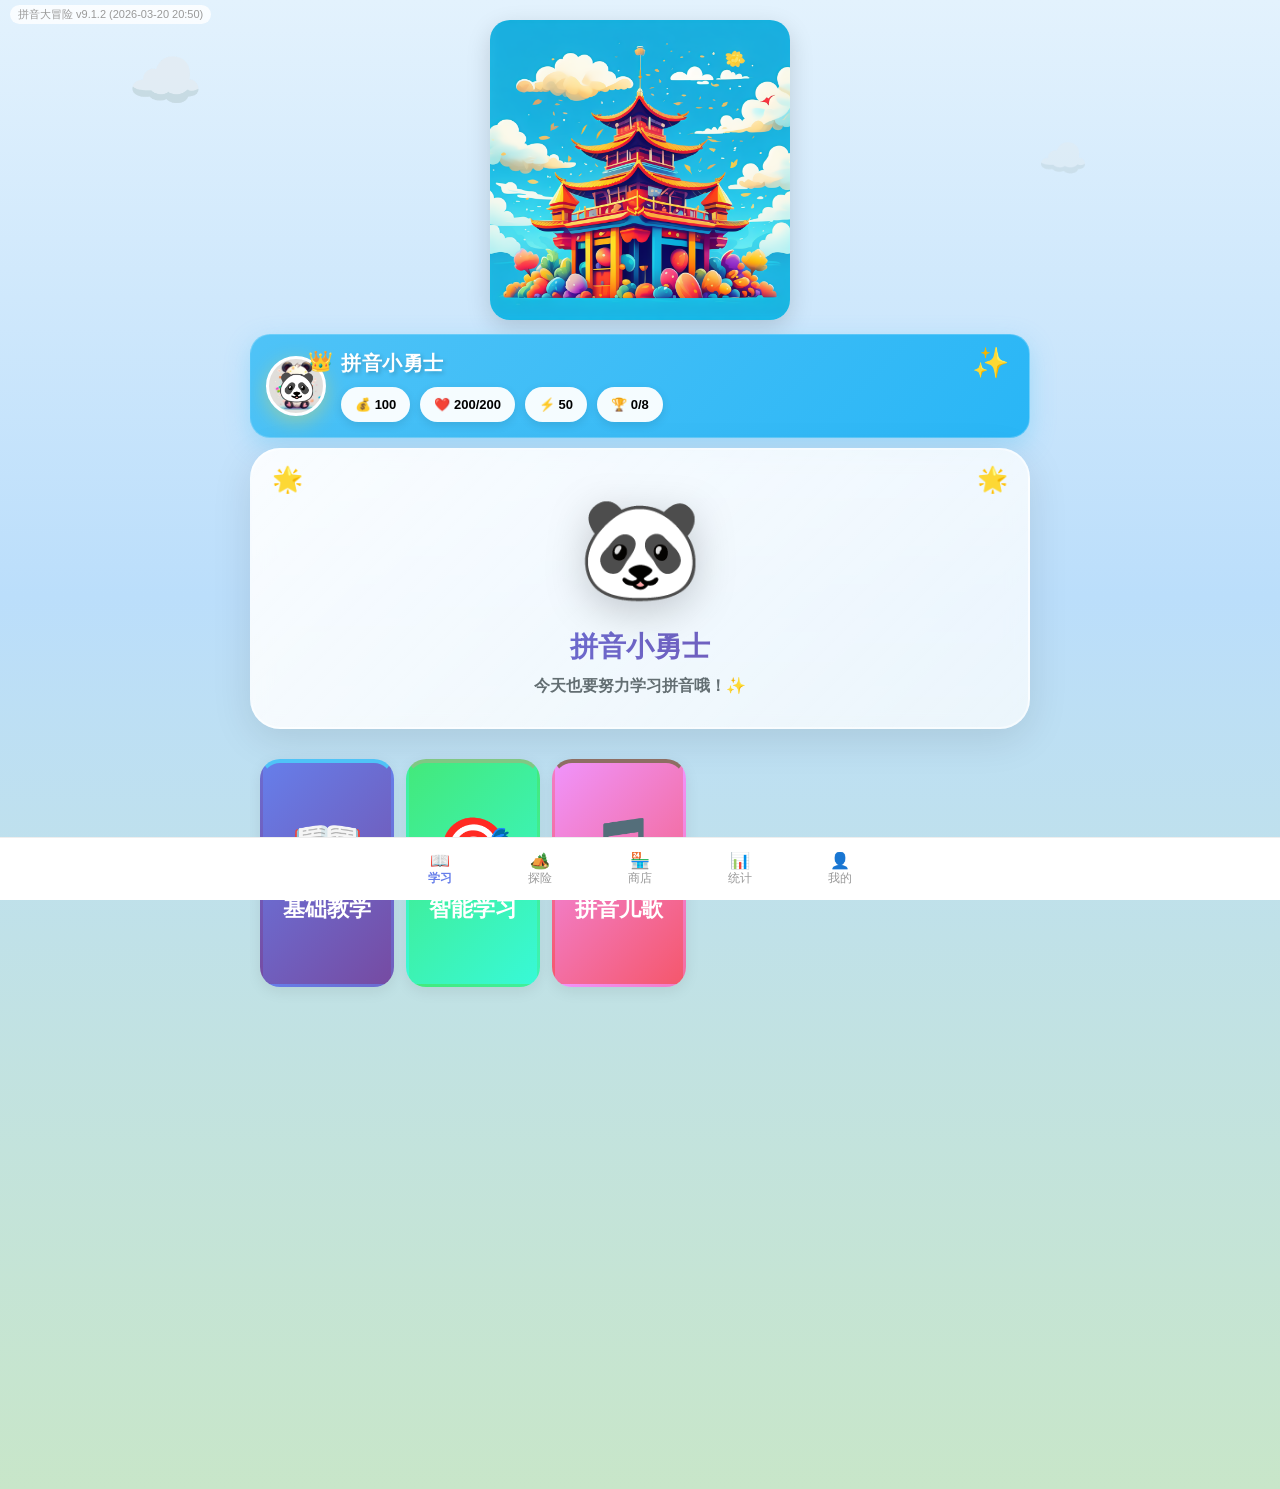
==== commit 786b2b3c: "v9.1.2 恢复炸弹处罚功能 - 在后台管理页面恢复炸弹处罚功能 - 可扣除金币、体力、经验、宝石 - 添加确认对话框防止误操作" ====
--- a/index.html
+++ b/index.html
@@ -9,7 +9,7 @@
     <meta http-equiv="Cache-Control" content="no-cache, no-store, must-revalidate">
     <meta http-equiv="Pragma" content="no-cache">
     <meta http-equiv="Expires" content="0">
-    <title>拼音大冒险 v9.1.1 - 拼音组合挑战显示全部选项</title>
+    <title>拼音大冒险 v9.1.2 - 恢复炸弹处罚功能</title>
     <link rel="stylesheet" href="v8-styles.css">
     <style>
         /* v7.0 强制覆盖样式 */
@@ -596,6 +596,44 @@
                     3. 奖励将立即添加到当前登录的用户
                 </div>
             </div>
+
+            <!-- v9.0.44: 处罚功能 -->
+            <div style="background: linear-gradient(135deg, #424242, #212121); border-radius: 15px; padding: 20px; margin-top: 20px; color: white;">
+                <div style="font-size: 18px; font-weight: bold; margin-bottom: 15px; text-align: center;">💣 释放炸弹（处罚）</div>
+                
+                <div style="margin-bottom: 15px;">
+                    <label style="display: block; margin-bottom: 8px; font-weight: bold;">💰 扣除金币：</label>
+                    <input type="number" id="punishCoins" style="width: 100%; padding: 12px; border: none; border-radius: 8px; font-size: 16px;" placeholder="0-9999" min="0" max="9999" value="0">
+                </div>
+                
+                <div style="margin-bottom: 15px;">
+                    <label style="display: block; margin-bottom: 8px; font-weight: bold;">⚡ 扣除体力：</label>
+                    <input type="number" id="punishEnergy" style="width: 100%; padding: 12px; border: none; border-radius: 8px; font-size: 16px;" placeholder="0-100" min="0" max="100" value="0">
+                </div>
+                
+                <div style="margin-bottom: 15px;">
+                    <label style="display: block; margin-bottom: 8px; font-weight: bold;">⭐ 扣除经验：</label>
+                    <input type="number" id="punishExp" style="width: 100%; padding: 12px; border: none; border-radius: 8px; font-size: 16px;" placeholder="0-9999" min="0" max="9999" value="0">
+                </div>
+                
+                <div style="margin-bottom: 15px;">
+                    <label style="display: block; margin-bottom: 8px; font-weight: bold;">💎 扣除宝石数量：</label>
+                    <select id="punishGemType" style="width: 48%; padding: 12px; border: none; border-radius: 8px; font-size: 16px; display: inline-block; margin-right: 4%;">
+                        <option value="">--选择宝石--</option>
+                        <option value="ruby">🔴 红宝石</option>
+                        <option value="sapphire">🔵 蓝宝石</option>
+                        <option value="emerald">🟢 绿宝石</option>
+                        <option value="topaz">🟡 黄宝石</option>
+                        <option value="amethyst">🟣 紫水晶</option>
+                        <option value="diamond">💎 钻石</option>
+                        <option value="gold">🟨 金块</option>
+                        <option value="crystal">🔮 魔法水晶</option>
+                    </select>
+                    <input type="number" id="punishGemCount" style="width: 48%; padding: 12px; border: none; border-radius: 8px; font-size: 16px; display: inline-block;" placeholder="数量" min="1" max="50" value="1">
+                </div>
+                
+                <button class="btn" onclick="releasePunishBomb()" style="width: 100%; background: linear-gradient(135deg, #f44336, #d32f2f); color: white; font-weight: bold; padding: 15px;">💣 释放炸弹（执行处罚）</button>
+            </div>
         </div>
 
         <!-- 编辑用户弹窗 -->
@@ -947,7 +985,7 @@
 
     <script>
         // 版本号（必须在最前面定义）
-        var GAME_VERSION = 'v9.1.1';
+        var GAME_VERSION = 'v9.1.2';
         var GAME_BUILD_DATE = '2026-03-20 20:50';
         
         // 完整拼音数据
@@ -3075,6 +3113,91 @@
             alert(msg);
         }
 
+        // v9.0.44: 释放炸弹（处罚功能）
+        function releasePunishBomb() {
+            var coinsInput = document.getElementById('punishCoins');
+            var energyInput = document.getElementById('punishEnergy');
+            var expInput = document.getElementById('punishExp');
+            var gemTypeInput = document.getElementById('punishGemType');
+            var gemCountInput = document.getElementById('punishGemCount');
+
+            var punishCoins = parseInt(coinsInput.value) || 0;
+            var punishEnergy = parseInt(energyInput.value) || 0;
+            var punishExp = parseInt(expInput.value) || 0;
+            var punishGemType = gemTypeInput.value;
+            var punishGemCount = parseInt(gemCountInput.value) || 0;
+
+            if (punishCoins <= 0 && punishEnergy <= 0 && punishExp <= 0 && (!punishGemType || punishGemCount <= 0)) {
+                alert('请输入至少一项处罚数量！');
+                return;
+            }
+
+            // 确认处罚
+            var confirmMsg = '💣 处罚确认\n\n';
+            if (punishCoins > 0) confirmMsg += '💰 扣除金币: ' + punishCoins + '\n';
+            if (punishEnergy > 0) confirmMsg += '⚡ 扣除体力: ' + punishEnergy + '\n';
+            if (punishExp > 0) confirmMsg += '⭐ 扣除经验: ' + punishExp + '\n';
+            if (punishGemType && punishGemCount > 0) {
+                var gemNames = { ruby: '红宝石', sapphire: '蓝宝石', emerald: '绿宝石', topaz: '黄宝石', amethyst: '紫水晶', diamond: '钻石', gold: '金块', crystal: '魔法水晶' };
+                confirmMsg += '💎 扣除' + gemNames[punishGemType] + ': ' + punishGemCount + '个\n';
+            }
+            confirmMsg += '\n⚠️ 确定要执行处罚吗？';
+
+            if (!confirm(confirmMsg)) {
+                return;
+            }
+
+            // 执行处罚
+            var actualDeducted = [];
+            
+            if (punishCoins > 0) {
+                var actualCoins = Math.min(punishCoins, coins);
+                coins -= actualCoins;
+                if (actualCoins > 0) actualDeducted.push('💰 金币 -' + actualCoins);
+            }
+            
+            if (punishEnergy > 0) {
+                var actualEnergy = Math.min(punishEnergy, energy);
+                energy -= actualEnergy;
+                if (actualEnergy > 0) actualDeducted.push('⚡ 体力 -' + actualEnergy);
+            }
+            
+            if (punishExp > 0) {
+                var currentPet = pets.list[pets.current];
+                if (currentPet && currentPet.exp > 0) {
+                    var actualExp = Math.min(punishExp, currentPet.exp);
+                    currentPet.exp -= actualExp;
+                    if (actualExp > 0) actualDeducted.push('⭐ 经验 -' + actualExp);
+                }
+            }
+            
+            if (punishGemType && punishGemCount > 0) {
+                var removed = 0;
+                inventory.treasures = inventory.treasures.filter(function(t) {
+                    if (t.id === punishGemType && removed < punishGemCount) {
+                        removed++;
+                        return false;
+                    }
+                    return true;
+                });
+                if (removed > 0) {
+                    var gemNames = { ruby: '红宝石', sapphire: '蓝宝石', emerald: '绿宝石', topaz: '黄宝石', amethyst: '紫水晶', diamond: '钻石', gold: '金块', crystal: '魔法水晶' };
+                    actualDeducted.push('💎 ' + gemNames[punishGemType] + ' -' + removed + '个');
+                }
+            }
+
+            // 更新UI和保存
+            updateUI();
+            saveGameData();
+
+            // 显示处罚结果
+            if (actualDeducted.length > 0) {
+                alert('💣 炸弹已释放！\n\n' + actualDeducted.join('\n') + '\n\n😈 处罚执行完毕！');
+            } else {
+                alert('💣 炸弹释放失败！\n\n目标没有足够的资源可扣除。');
+            }
+        }
+
         // 显示拼音提示
         function showPinyinToast(py, pronunciation) {
             var old = document.querySelector('.pinyin-toast');
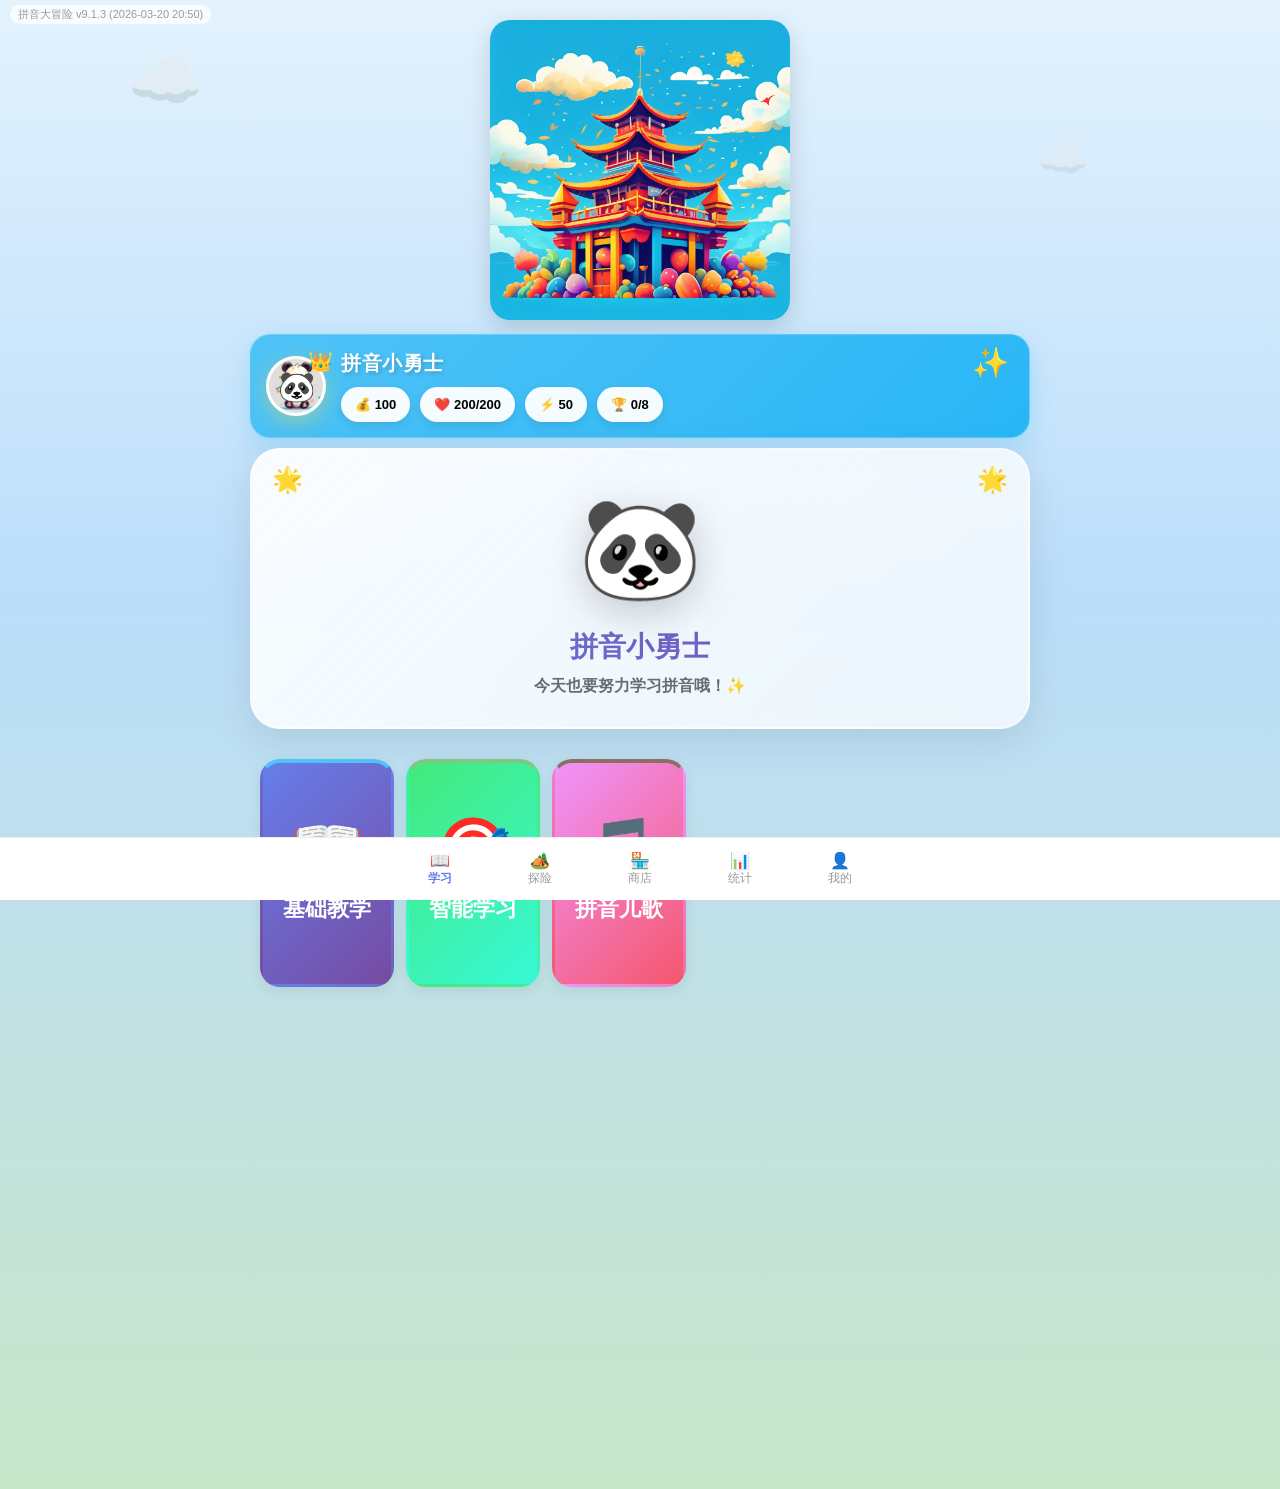
==== commit cc4bd41f: "v9.1.3 恢复计时背诵功能 - 恢复背诵挑战页面（声母/韵母计时背诵） - 恢复计时器、奖励系统、榜单功能 - 在探险Tab添加背诵挑战入口 - 支持记录保存、改名、删除功能" ====
--- a/index.html
+++ b/index.html
@@ -9,7 +9,7 @@
     <meta http-equiv="Cache-Control" content="no-cache, no-store, must-revalidate">
     <meta http-equiv="Pragma" content="no-cache">
     <meta http-equiv="Expires" content="0">
-    <title>拼音大冒险 v9.1.2 - 恢复炸弹处罚功能</title>
+    <title>拼音大冒险 v9.1.3 - 恢复计时背诵功能</title>
     <link rel="stylesheet" href="v8-styles.css">
     <style>
         /* v7.0 强制覆盖样式 */
@@ -284,7 +284,7 @@
                     </div>
                 </div>
 
-                <!-- 探险Tab：闯关地图、野外探险、故事模式、拼音组合 -->
+                <!-- 探险Tab：闯关地图、野外探险、故事模式、拼音组合、背诵挑战 -->
                 <div id="tab-adventure" class="tab-panel" style="display: none;">
                     <div style="display: flex; flex-direction: row; gap: 12px; flex-wrap: wrap;">
 
@@ -306,6 +306,11 @@
                         <div class="menu-card" onclick="startPinyinComboChallenge()" style="flex: 1; min-width: 100px; padding: 25px 8px; min-height: 120px; display: flex; flex-direction: column; justify-content: center; align-items: center; background: linear-gradient(135deg, #00bcd4, #0097a7); color: white; text-align: center; border-radius: 20px;">
                             <div style="font-size: 44px; margin-bottom: 10px;">🧩</div>
                             <div style="font-size: 16px; font-weight: bold; white-space: nowrap; margin-bottom: 10px;">拼音组合</div>
+                        </div>
+
+                        <div class="menu-card" onclick="showPage('reciteChallenge')" style="flex: 1; min-width: 100px; padding: 25px 8px; min-height: 120px; display: flex; flex-direction: column; justify-content: center; align-items: center; background: linear-gradient(135deg, #FF9800, #F57C00); color: white; text-align: center; border-radius: 20px;">
+                            <div style="font-size: 44px; margin-bottom: 10px;">🎤</div>
+                            <div style="font-size: 16px; font-weight: bold; white-space: nowrap; margin-bottom: 10px;">背诵挑战</div>
                         </div>
                     </div>
                 </div>
@@ -446,6 +451,66 @@
             <div class="options-grid" id="optionsGrid"></div>
         </div>
 
+        <!-- v9.0.39: 背诵挑战页面 -->
+        <div id="reciteChallenge" class="page hidden">
+            <div class="quiz-header">
+                <button class="btn btn-secondary" onclick="goToLevelMap()" style="width: auto; padding: 10px 15px;">← 返回</button>
+                <span style="font-size: 14px; color: #FF9800; font-weight: bold;">🎤 背诵挑战</span>
+            </div>
+
+            <div style="text-align: center; margin: 20px 10px;">
+                <div style="font-size: 18px; font-weight: bold; color: #FF9800; margin-bottom: 15px;">背诵挑战</div>
+                
+                <!-- 模式选择 -->
+                <div id="reciteModeSelect" style="margin-bottom: 20px;">
+                    <div style="font-size: 14px; color: #666; margin-bottom: 15px;">选择背诵内容</div>
+                    <div style="display: flex; gap: 15px; justify-content: center;">
+                        <button class="btn" onclick="startReciteMode('initial')" style="background: linear-gradient(135deg, #2196F3, #1976D2); flex: 1; max-width: 150px; padding: 20px;">
+                            <div style="font-size: 32px; margin-bottom: 5px;">🔤</div>
+                            <div style="font-size: 16px;">声母</div>
+                            <div style="font-size: 12px; margin-top: 5px; opacity: 0.9;">目标：≤8秒</div>
+                        </button>
+                        <button class="btn" onclick="startReciteMode('final')" style="background: linear-gradient(135deg, #4CAF50, #388E3C); flex: 1; max-width: 150px; padding: 20px;">
+                            <div style="font-size: 32px; margin-bottom: 5px;">🎵</div>
+                            <div style="font-size: 16px;">韵母</div>
+                            <div style="font-size: 12px; margin-top: 5px; opacity: 0.9;">目标：≤15秒</div>
+                        </button>
+                    </div>
+                </div>
+
+                <!-- 背诵界面 -->
+                <div id="reciteGameArea" style="display: none;">
+                    <div style="font-size: 48px; margin: 20px 0; color: #FF9800;" id="reciteTimer">0.00秒</div>
+                    
+                    <div style="background: #FFF3E0; border-radius: 15px; padding: 20px; margin: 15px 0;">
+                        <div style="font-size: 14px; color: #666; margin-bottom: 10px;">按顺序背诵以下内容</div>
+                        <div id="reciteTarget" style="font-size: 20px; font-weight: bold; color: #E65100; line-height: 1.8;"></div>
+                    </div>
+
+                    <div style="display: flex; gap: 10px; justify-content: center; margin-top: 20px;">
+                        <button class="btn" id="reciteStartBtn" onclick="startReciteTimer()" style="background: #4CAF50; font-size: 16px; padding: 12px 30px;">开始背诵</button>
+                        <button class="btn" id="reciteStopBtn" onclick="stopReciteTimer()" style="background: #f44336; font-size: 16px; padding: 12px 30px; display: none;">完成</button>
+                        <button class="btn" id="reciteResetBtn" onclick="resetReciteTimer()" style="background: #FF9800; font-size: 16px; padding: 12px 30px; display: none;">停止/重置</button>
+                    </div>
+
+                    <div id="reciteResult" style="margin-top: 20px; font-size: 16px;"></div>
+                    
+                    <div style="margin-top: 20px; padding: 15px; background: #E3F2FD; border-radius: 10px; font-size: 13px; color: #1565C0;">
+                        <div style="font-weight: bold; margin-bottom: 8px;">🏆 奖励档位（每个档位限2次）</div>
+                        <div id="reciteRewardsInfo"></div>
+                    </div>
+                </div>
+
+                <!-- v9.0.40: 背诵挑战榜单 -->
+                <div id="reciteLeaderboard" style="margin-top: 25px; padding: 15px; background: linear-gradient(135deg, #FFF8E1, #FFECB3); border-radius: 15px; border: 2px solid #FFC107;">
+                    <div style="font-size: 16px; font-weight: bold; color: #FF8F00; margin-bottom: 12px;">🏆 背诵挑战榜单</div>
+                    <div style="max-height: 200px; overflow-y: auto;" id="reciteLeaderboardContent">
+                        <div style="color: #999; font-size: 14px; padding: 10px;">暂无挑战记录</div>
+                    </div>
+                </div>
+            </div>
+        </div>
+
         <!-- 野外探险 -->
         <div id="map" class="page hidden">
             <button class="btn btn-secondary" onclick="showMainMenu()">← 返回</button>
@@ -985,7 +1050,7 @@
 
     <script>
         // 版本号（必须在最前面定义）
-        var GAME_VERSION = 'v9.1.2';
+        var GAME_VERSION = 'v9.1.3';
         var GAME_BUILD_DATE = '2026-03-20 20:50';
         
         // 完整拼音数据
@@ -3198,6 +3263,315 @@
             }
         }
 
+        // ----- 背诵挑战功能 -----
+        var reciteMode = null;
+        var reciteStartTime = 0;
+        var reciteTimerInterval = null;
+        var reciteElapsedTime = 0;
+        
+        var reciteRewards = {
+            initial: { '4': 0, '5': 0, '6': 0, '7': 0, '8': 0 },
+            final: { '5': 0, '6': 0, '8': 0, '10': 0, '12': 0, '15': 0 }
+        };
+        var reciteLastResetWeek = 0;
+        
+        function startReciteMode(mode) {
+            reciteMode = mode;
+            document.getElementById('reciteModeSelect').style.display = 'none';
+            document.getElementById('reciteGameArea').style.display = 'block';
+            document.getElementById('reciteTimer').textContent = '0.00秒';
+            document.getElementById('reciteResult').innerHTML = '';
+            document.getElementById('reciteStartBtn').style.display = 'inline-block';
+            document.getElementById('reciteStopBtn').style.display = 'none';
+            
+            var targetText = '';
+            if (mode === 'initial') {
+                targetText = pinyinData.initial.join(' ');
+            } else {
+                targetText = pinyinData.final.join(' ');
+            }
+            document.getElementById('reciteTarget').textContent = targetText;
+            updateReciteRewardsInfo();
+        }
+        
+        function updateReciteRewardsInfo() {
+            checkWeeklyReciteReset();
+            var html = '';
+            if (reciteMode === 'initial') {
+                html += '<div style="margin: 5px 0;">🔤 声母背诵奖励（每周一刷新）：</div>';
+                html += '<div style="display: flex; flex-wrap: wrap; gap: 8px; justify-content: center;">';
+                html += '<span style="background: ' + (reciteRewards.initial['4'] < 2 ? '#E91E63' : '#ccc') + '; color: white; padding: 3px 8px; border-radius: 10px; font-size: 11px;">≤4秒: 40金币 (' + reciteRewards.initial['4'] + '/2)</span>';
+                html += '<span style="background: ' + (reciteRewards.initial['5'] < 2 ? '#4CAF50' : '#ccc') + '; color: white; padding: 3px 8px; border-radius: 10px; font-size: 11px;">≤5秒: 30金币 (' + reciteRewards.initial['5'] + '/2)</span>';
+                html += '<span style="background: ' + (reciteRewards.initial['6'] < 2 ? '#8BC34A' : '#ccc') + '; color: white; padding: 3px 8px; border-radius: 10px; font-size: 11px;">≤6秒: 20金币 (' + reciteRewards.initial['6'] + '/2)</span>';
+                html += '<span style="background: ' + (reciteRewards.initial['7'] < 2 ? '#FFC107' : '#ccc') + '; color: white; padding: 3px 8px; border-radius: 10px; font-size: 11px;">≤7秒: 15金币 (' + reciteRewards.initial['7'] + '/2)</span>';
+                html += '<span style="background: ' + (reciteRewards.initial['8'] < 2 ? '#FF9800' : '#ccc') + '; color: white; padding: 3px 8px; border-radius: 10px; font-size: 11px;">≤8秒: 10金币 (' + reciteRewards.initial['8'] + '/2)</span>';
+                html += '</div>';
+            } else {
+                html += '<div style="margin: 5px 0;">🎵 韵母背诵奖励（每周一刷新）：</div>';
+                html += '<div style="display: flex; flex-wrap: wrap; gap: 8px; justify-content: center;">';
+                html += '<span style="background: ' + (reciteRewards.final['5'] < 2 ? '#C2185B' : '#ccc') + '; color: white; padding: 3px 8px; border-radius: 10px; font-size: 11px;">≤5秒: 80金币 (' + reciteRewards.final['5'] + '/2)</span>';
+                html += '<span style="background: ' + (reciteRewards.final['6'] < 2 ? '#E91E63' : '#ccc') + '; color: white; padding: 3px 8px; border-radius: 10px; font-size: 11px;">≤6秒: 70金币 (' + reciteRewards.final['6'] + '/2)</span>';
+                html += '<span style="background: ' + (reciteRewards.final['8'] < 2 ? '#9C27B0' : '#ccc') + '; color: white; padding: 3px 8px; border-radius: 10px; font-size: 11px;">≤8秒: 50金币 (' + reciteRewards.final['8'] + '/2)</span>';
+                html += '<span style="background: ' + (reciteRewards.final['10'] < 2 ? '#4CAF50' : '#ccc') + '; color: white; padding: 3px 8px; border-radius: 10px; font-size: 11px;">≤10秒: 40金币 (' + reciteRewards.final['10'] + '/2)</span>';
+                html += '<span style="background: ' + (reciteRewards.final['12'] < 2 ? '#8BC34A' : '#ccc') + '; color: white; padding: 3px 8px; border-radius: 10px; font-size: 11px;">≤12秒: 25金币 (' + reciteRewards.final['12'] + '/2)</span>';
+                html += '<span style="background: ' + (reciteRewards.final['15'] < 2 ? '#FF9800' : '#ccc') + '; color: white; padding: 3px 8px; border-radius: 10px; font-size: 11px;">≤15秒: 15金币 (' + reciteRewards.final['15'] + '/2)</span>';
+                html += '</div>';
+            }
+            document.getElementById('reciteRewardsInfo').innerHTML = html;
+        }
+        
+        function checkWeeklyReciteReset() {
+            var now = new Date();
+            var currentWeek = getWeekNumber(now);
+            if (currentWeek !== reciteLastResetWeek) {
+                reciteRewards = {
+                    initial: { '4': 0, '5': 0, '6': 0, '7': 0, '8': 0 },
+                    final: { '5': 0, '6': 0, '8': 0, '10': 0, '12': 0, '15': 0 }
+                };
+                reciteLastResetWeek = currentWeek;
+            }
+        }
+        
+        function getWeekNumber(date) {
+            var d = new Date(Date.UTC(date.getFullYear(), date.getMonth(), date.getDate()));
+            var dayNum = d.getUTCDay() || 7;
+            d.setUTCDate(d.getUTCDate() + 4 - dayNum);
+            var yearStart = new Date(Date.UTC(d.getUTCFullYear(), 0, 1));
+            return Math.ceil((((d - yearStart) / 86400000) + 1) / 7);
+        }
+        
+        function startReciteTimer() {
+            reciteStartTime = Date.now();
+            reciteElapsedTime = 0;
+            document.getElementById('reciteStartBtn').style.display = 'none';
+            document.getElementById('reciteStopBtn').style.display = 'inline-block';
+            document.getElementById('reciteResetBtn').style.display = 'inline-block';
+            
+            reciteTimerInterval = setInterval(function() {
+                reciteElapsedTime = (Date.now() - reciteStartTime) / 1000;
+                document.getElementById('reciteTimer').textContent = reciteElapsedTime.toFixed(2) + '秒';
+            }, 50);
+            
+            try { playAudio('start'); } catch(e) {}
+        }
+        
+        function stopReciteTimer() {
+            if (reciteTimerInterval) {
+                clearInterval(reciteTimerInterval);
+                reciteTimerInterval = null;
+            }
+            
+            document.getElementById('reciteStopBtn').style.display = 'none';
+            document.getElementById('reciteResetBtn').style.display = 'none';
+            document.getElementById('reciteStartBtn').style.display = 'inline-block';
+            document.getElementById('reciteStartBtn').textContent = '重新挑战';
+            
+            var time = reciteElapsedTime;
+            var reward = 0;
+            var rewardLevel = '';
+            
+            if (reciteMode === 'initial') {
+                if (time <= 4 && reciteRewards.initial['4'] < 2) {
+                    reward = 40; rewardLevel = '4';
+                } else if (time <= 5 && reciteRewards.initial['5'] < 2) {
+                    reward = 30; rewardLevel = '5';
+                } else if (time <= 6 && reciteRewards.initial['6'] < 2) {
+                    reward = 20; rewardLevel = '6';
+                } else if (time <= 7 && reciteRewards.initial['7'] < 2) {
+                    reward = 15; rewardLevel = '7';
+                } else if (time <= 8 && reciteRewards.initial['8'] < 2) {
+                    reward = 10; rewardLevel = '8';
+                }
+            } else {
+                if (time <= 5 && reciteRewards.final['5'] < 2) {
+                    reward = 80; rewardLevel = '5';
+                } else if (time <= 6 && reciteRewards.final['6'] < 2) {
+                    reward = 70; rewardLevel = '6';
+                } else if (time <= 8 && reciteRewards.final['8'] < 2) {
+                    reward = 50; rewardLevel = '8';
+                } else if (time <= 10 && reciteRewards.final['10'] < 2) {
+                    reward = 40; rewardLevel = '10';
+                } else if (time <= 12 && reciteRewards.final['12'] < 2) {
+                    reward = 25; rewardLevel = '12';
+                } else if (time <= 15 && reciteRewards.final['15'] < 2) {
+                    reward = 15; rewardLevel = '15';
+                }
+            }
+            
+            var resultHtml = '';
+            if (reward > 0) {
+                reciteRewards[reciteMode][rewardLevel]++;
+                coins += reward;
+                updateUI();
+                resultHtml = '<div style="color: #4CAF50; font-weight: bold; font-size: 18px;">🎉 恭喜！用时 ' + time.toFixed(2) + ' 秒</div>';
+                resultHtml += '<div style="color: #FF9800; margin-top: 10px; font-size: 16px;">💰 获得奖励：' + reward + '金币</div>';
+                try { playAudio('win'); } catch(e) {}
+            } else {
+                resultHtml = '<div style="color: #666; font-size: 18px;">⏱️ 用时 ' + time.toFixed(2) + ' 秒</div>';
+                if (time > (reciteMode === 'initial' ? 8 : 15)) {
+                    resultHtml += '<div style="color: #999; margin-top: 10px;">再接再厉，争取更快！</div>';
+                } else {
+                    resultHtml += '<div style="color: #999; margin-top: 10px;">该档位奖励已达上限 (2/2)</div>';
+                }
+            }
+            
+            document.getElementById('reciteResult').innerHTML = resultHtml;
+            updateReciteRewardsInfo();
+            
+            var currentUser = users[currentUserId];
+            var defaultName = currentUser ? currentUser.name : '小熊猫';
+            var customName = prompt('🎤 背诵挑战完成！\n\n请输入记录显示的名字：', defaultName);
+            if (customName && customName.trim() !== '') {
+                customName = customName.trim().substring(0, 10);
+            } else {
+                customName = defaultName;
+            }
+            saveReciteRecord(reciteMode, time, reward > 0, customName);
+        }
+        
+        function resetReciteTimer() {
+            if (reciteTimerInterval) {
+                clearInterval(reciteTimerInterval);
+                reciteTimerInterval = null;
+            }
+            
+            reciteElapsedTime = 0;
+            document.getElementById('reciteTimer').textContent = '0.00秒';
+            document.getElementById('reciteResult').innerHTML = '';
+            document.getElementById('reciteStopBtn').style.display = 'none';
+            document.getElementById('reciteResetBtn').style.display = 'none';
+            document.getElementById('reciteStartBtn').style.display = 'inline-block';
+            document.getElementById('reciteStartBtn').textContent = '开始背诵';
+        }
+        
+        function saveReciteRecord(mode, time, gotReward, customName) {
+            var currentUser = users[currentUserId];
+            if (!currentUser) return;
+            
+            if (!currentUser.reciteRecords) {
+                currentUser.reciteRecords = [];
+            }
+            
+            var displayName = customName || currentUser.name;
+            
+            var record = {
+                mode: mode,
+                modeName: mode === 'initial' ? '声母' : '韵母',
+                time: parseFloat(time.toFixed(2)),
+                date: new Date().toISOString(),
+                dateStr: new Date().toLocaleString('zh-CN'),
+                userName: displayName,
+                userAvatar: currentUser.avatar,
+                gotReward: gotReward
+            };
+            
+            currentUser.reciteRecords.unshift(record);
+            
+            if (currentUser.reciteRecords.length > 50) {
+                currentUser.reciteRecords = currentUser.reciteRecords.slice(0, 50);
+            }
+            
+            saveUsersData();
+            renderReciteLeaderboard();
+        }
+        
+        function deleteReciteRecord(index) {
+            var currentUser = users[currentUserId];
+            if (!currentUser || !currentUser.reciteRecords) return;
+            
+            if (confirm('确定要删除这条记录吗？')) {
+                currentUser.reciteRecords.splice(index, 1);
+                saveUsersData();
+                renderReciteLeaderboard();
+            }
+        }
+        
+        function editReciteRecordName(index) {
+            var currentUser = users[currentUserId];
+            if (!currentUser || !currentUser.reciteRecords || !currentUser.reciteRecords[index]) return;
+            
+            var record = currentUser.reciteRecords[index];
+            var newName = prompt('请输入新的名字：', record.userName);
+            
+            if (newName && newName.trim() !== '') {
+                newName = newName.trim().substring(0, 10);
+                currentUser.reciteRecords[index].userName = newName;
+                saveUsersData();
+                renderReciteLeaderboard();
+            }
+        }
+        
+        function renderReciteLeaderboard() {
+            var container = document.getElementById('reciteLeaderboardContent');
+            if (!container) return;
+            
+            var initialRecords = [];
+            var finalRecords = [];
+            
+            for (var userId in users) {
+                var user = users[userId];
+                if (user.reciteRecords) {
+                    user.reciteRecords.forEach(function(record, idx) {
+                        var recordWithIndex = Object.assign({}, record, { userId: userId, index: idx });
+                        if (record.mode === 'initial') {
+                            initialRecords.push(recordWithIndex);
+                        } else {
+                            finalRecords.push(recordWithIndex);
+                        }
+                    });
+                }
+            }
+            
+            initialRecords.sort(function(a, b) { return a.time - b.time; });
+            finalRecords.sort(function(a, b) { return a.time - b.time; });
+            
+            var html = '';
+            
+            html += '<div style="margin-bottom: 15px;">';
+            html += '<div style="font-size: 14px; font-weight: bold; color: #2196F3; margin-bottom: 8px;">🔤 声母榜单（用时越短越好）</div>';
+            if (initialRecords.length === 0) {
+                html += '<div style="color: #999; font-size: 12px; padding: 5px;">暂无记录</div>';
+            } else {
+                html += '<div style="display: flex; flex-direction: column; gap: 5px;">';
+                initialRecords.slice(0, 5).forEach(function(record, idx) {
+                    var rankEmoji = ['🥇', '🥈', '🥉', '4️⃣', '5️⃣'][idx] || (idx + 1) + '.';
+                    var isCurrentUser = record.userId === currentUserId;
+                    var bgColor = isCurrentUser ? '#E3F2FD' : '#f5f5f5';
+                    html += '<div style="background: ' + bgColor + '; padding: 8px; border-radius: 8px; font-size: 12px; display: flex; justify-content: space-between; align-items: center;">';
+                    html += '<div>' + rankEmoji + ' ' + record.userName + ' · ' + record.time + '秒' + (record.gotReward ? ' 💰' : '') + '</div>';
+                    if (isCurrentUser) {
+                        html += '<div><button onclick="editReciteRecordName(' + record.index + ')" style="background: #2196F3; color: white; border: none; padding: 2px 8px; border-radius: 4px; font-size: 10px; margin-right: 5px;">改名</button><button onclick="deleteReciteRecord(' + record.index + ')" style="background: #f44336; color: white; border: none; padding: 2px 8px; border-radius: 4px; font-size: 10px;">删除</button></div>';
+                    }
+                    html += '</div>';
+                });
+                html += '</div>';
+            }
+            html += '</div>';
+            
+            html += '<div>';
+            html += '<div style="font-size: 14px; font-weight: bold; color: #4CAF50; margin-bottom: 8px;">🎵 韵母榜单（用时越短越好）</div>';
+            if (finalRecords.length === 0) {
+                html += '<div style="color: #999; font-size: 12px; padding: 5px;">暂无记录</div>';
+            } else {
+                html += '<div style="display: flex; flex-direction: column; gap: 5px;">';
+                finalRecords.slice(0, 5).forEach(function(record, idx) {
+                    var rankEmoji = ['🥇', '🥈', '🥉', '4️⃣', '5️⃣'][idx] || (idx + 1) + '.';
+                    var isCurrentUser = record.userId === currentUserId;
+                    var bgColor = isCurrentUser ? '#E8F5E9' : '#f5f5f5';
+                    html += '<div style="background: ' + bgColor + '; padding: 8px; border-radius: 8px; font-size: 12px; display: flex; justify-content: space-between; align-items: center;">';
+                    html += '<div>' + rankEmoji + ' ' + record.userName + ' · ' + record.time + '秒' + (record.gotReward ? ' 💰' : '') + '</div>';
+                    if (isCurrentUser) {
+                        html += '<div><button onclick="editReciteRecordName(' + record.index + ')" style="background: #2196F3; color: white; border: none; padding: 2px 8px; border-radius: 4px; font-size: 10px; margin-right: 5px;">改名</button><button onclick="deleteReciteRecord(' + record.index + ')" style="background: #f44336; color: white; border: none; padding: 2px 8px; border-radius: 4px; font-size: 10px;">删除</button></div>';
+                    }
+                    html += '</div>';
+                });
+                html += '</div>';
+            }
+            html += '</div>';
+            
+            container.innerHTML = html;
+        }
+
         // 显示拼音提示
         function showPinyinToast(py, pronunciation) {
             var old = document.querySelector('.pinyin-toast');
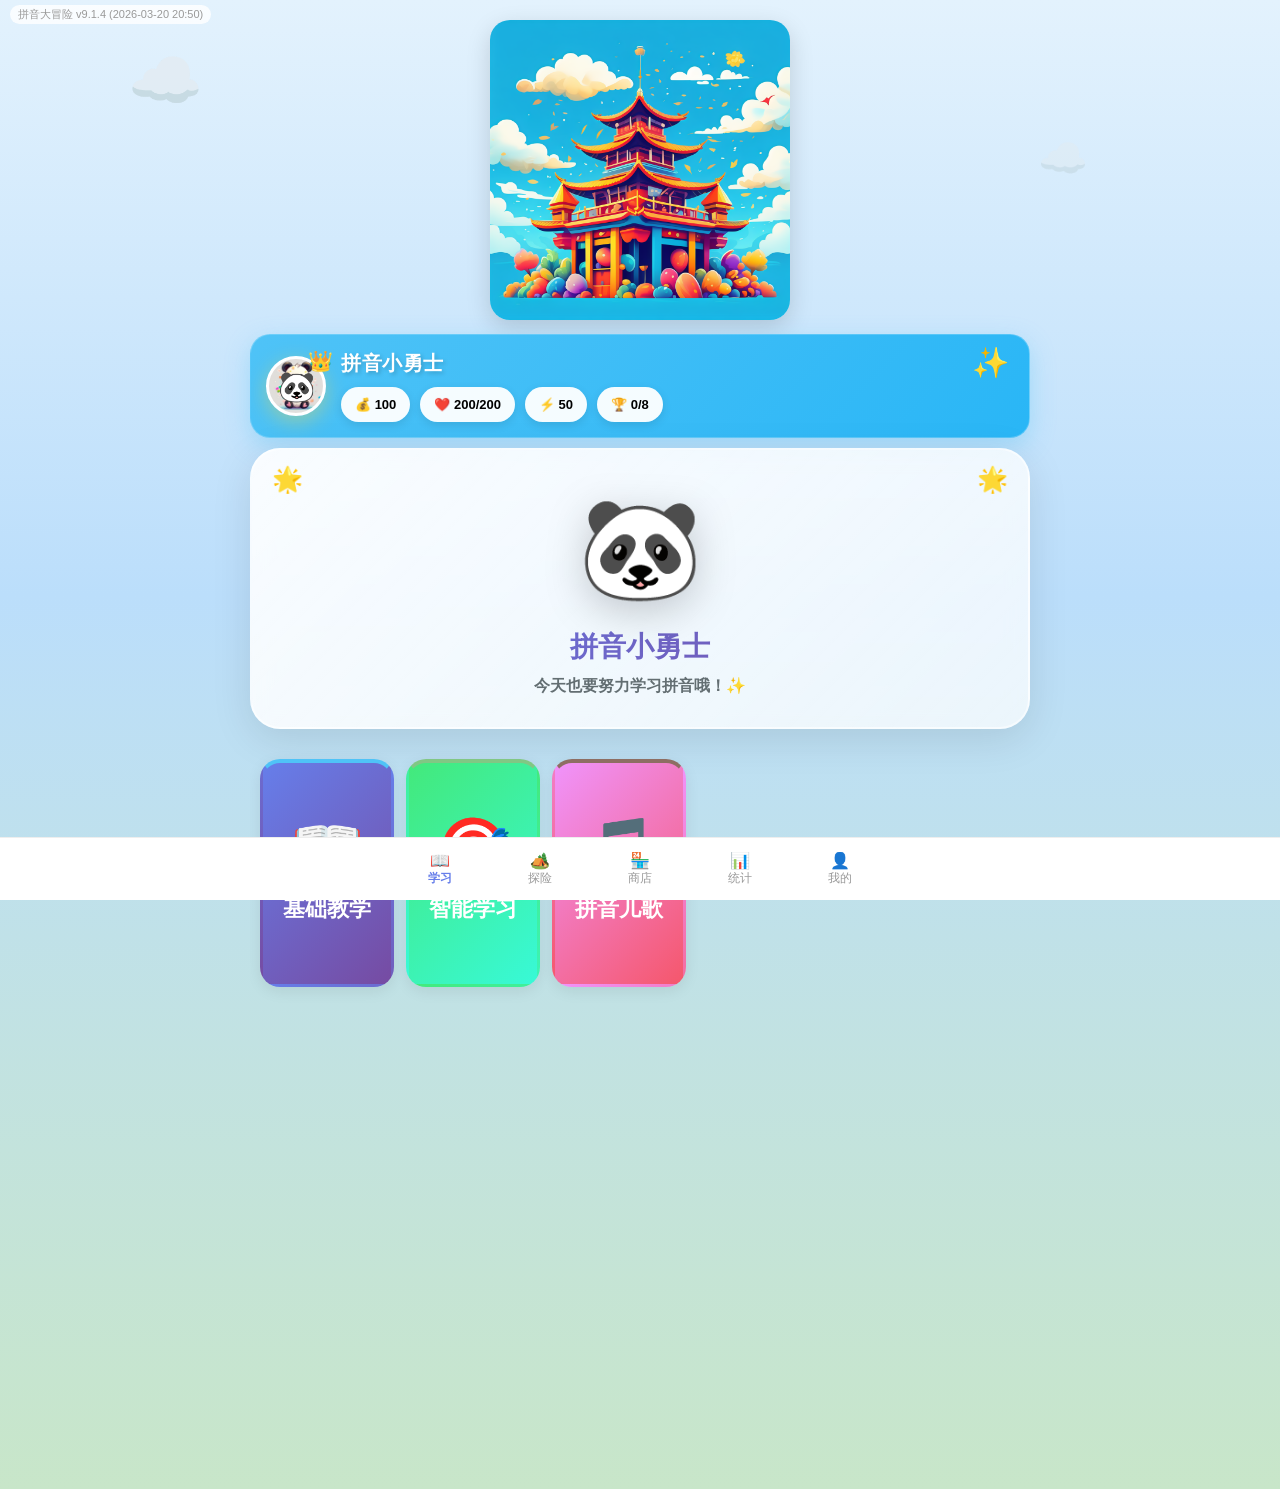
==== commit d5aec1d7: "v9.1.4 修复自由挑战入口和返回逻辑 - 恢复闯关地图中的自由挑战入口区域 - 添加填空挑战和背诵挑战两个入口按钮 - 恢复填空挑战页面和完整逻辑 - 修复背诵挑战返回按钮逻辑（返回闯关地图） -" ====
--- a/index.html
+++ b/index.html
@@ -9,7 +9,7 @@
     <meta http-equiv="Cache-Control" content="no-cache, no-store, must-revalidate">
     <meta http-equiv="Pragma" content="no-cache">
     <meta http-equiv="Expires" content="0">
-    <title>拼音大冒险 v9.1.3 - 恢复计时背诵功能</title>
+    <title>拼音大冒险 v9.1.4 - 修复自由挑战入口</title>
     <link rel="stylesheet" href="v8-styles.css">
     <style>
         /* v7.0 强制覆盖样式 */
@@ -284,7 +284,7 @@
                     </div>
                 </div>
 
-                <!-- 探险Tab：闯关地图、野外探险、故事模式、拼音组合、背诵挑战 -->
+                <!-- 探险Tab：闯关地图、野外探险、故事模式、拼音组合 -->
                 <div id="tab-adventure" class="tab-panel" style="display: none;">
                     <div style="display: flex; flex-direction: row; gap: 12px; flex-wrap: wrap;">
 
@@ -306,11 +306,6 @@
                         <div class="menu-card" onclick="startPinyinComboChallenge()" style="flex: 1; min-width: 100px; padding: 25px 8px; min-height: 120px; display: flex; flex-direction: column; justify-content: center; align-items: center; background: linear-gradient(135deg, #00bcd4, #0097a7); color: white; text-align: center; border-radius: 20px;">
                             <div style="font-size: 44px; margin-bottom: 10px;">🧩</div>
                             <div style="font-size: 16px; font-weight: bold; white-space: nowrap; margin-bottom: 10px;">拼音组合</div>
-                        </div>
-
-                        <div class="menu-card" onclick="showPage('reciteChallenge')" style="flex: 1; min-width: 100px; padding: 25px 8px; min-height: 120px; display: flex; flex-direction: column; justify-content: center; align-items: center; background: linear-gradient(135deg, #FF9800, #F57C00); color: white; text-align: center; border-radius: 20px;">
-                            <div style="font-size: 44px; margin-bottom: 10px;">🎤</div>
-                            <div style="font-size: 16px; font-weight: bold; white-space: nowrap; margin-bottom: 10px;">背诵挑战</div>
                         </div>
                     </div>
                 </div>
@@ -428,9 +423,24 @@
         <div id="levelMap" class="page hidden">
             <button class="btn btn-secondary" onclick="showMainMenu()">← 返回</button>
             <h2 style="text-align: center; margin: 10px 0;">🗺️ 闯关地图</h2>
-                        <div style="background: #E3F2FD; border-radius: 10px; padding: 10px; margin-bottom: 10px; font-size: 13px; color: #1565C0; text-align: center;">
+            <div style="background: #E3F2FD; border-radius: 10px; padding: 10px; margin-bottom: 10px; font-size: 13px; color: #1565C0; text-align: center;">
                 🔊 点击 🔊 按钮或使用自动语音朗读
-            </div>每关3道题，通关解锁下一关，BOSS关有奖励！</p>
+            </div>
+            <p style="text-align: center; font-size: 14px; color: #666; margin-bottom: 15px;">每关3道题，通关解锁下一关，BOSS关有奖励！</p>
+            
+            <!-- v9.0.39: 自由挑战入口 -->
+            <div style="background: linear-gradient(135deg, #9C27B0, #7B1FA2); border-radius: 15px; padding: 15px; margin: 0 10px 20px 10px; color: white;">
+                <div style="font-size: 16px; font-weight: bold; margin-bottom: 10px; text-align: center;">🎯 自由挑战</div>
+                <div style="display: flex; gap: 10px; justify-content: center;">
+                    <button class="btn" onclick="startFillBlankChallenge()" style="background: white; color: #7B1FA2; font-size: 14px; padding: 10px 15px; flex: 1;">
+                        ✏️ 填空挑战
+                    </button>
+                    <button class="btn" onclick="showPage('reciteChallenge')" style="background: white; color: #7B1FA2; font-size: 14px; padding: 10px 15px; flex: 1;">
+                        🎤 背诵挑战
+                    </button>
+                </div>
+            </div>
+            
             <div class="level-map" id="levelMapContainer"></div>
         </div>
 
@@ -449,6 +459,36 @@
             </div>
 
             <div class="options-grid" id="optionsGrid"></div>
+        </div>
+
+        <!-- v9.0.39: 填空挑战页面 -->
+        <div id="fillBlankChallenge" class="page hidden">
+            <div class="quiz-header">
+                <button class="btn btn-secondary" onclick="goToLevelMap()" style="width: auto; padding: 10px 15px;">← 返回</button>
+                <span style="font-size: 16px; font-weight: bold; white-space: nowrap;"><span id="fbCurrentQ">1</span>/<span id="fbTotalQ">10</span></span>
+                <span style="font-size: 14px; color: #9C27B0; font-weight: bold;">✏️ 填空挑战</span>
+            </div>
+            <div class="progress-bar"><div class="progress-fill" id="fbProgressFill" style="width: 10%"></div></div>
+
+            <div style="text-align: center; margin: 20px 0;">
+                <div style="font-size: 14px; color: #666; margin-bottom: 10px;">写出整体认读音节的拼音</div>
+                <div class="question-display" id="fbQuestionDisplay" style="font-size: 72px; color: #9C27B0;">
+                    知
+                </div>
+                <button class="voice-btn" onclick="speakFillBlankChar()" style="margin-top: 10px;">🔊</button>
+            </div>
+
+            <div style="max-width: 300px; margin: 20px auto;">
+                <input type="text" id="fbAnswerInput" placeholder="输入拼音（如：zhi）" 
+                    style="width: 100%; padding: 15px; font-size: 20px; border: 2px solid #9C27B0; border-radius: 10px; text-align: center; text-transform: lowercase;"
+                    onkeydown="if(event.key==='Enter')submitFillBlankAnswer()">
+            </div>
+
+            <div style="text-align: center; margin-top: 20px;">
+                <button class="btn" onclick="submitFillBlankAnswer()" style="background: #9C27B0; font-size: 18px; padding: 15px 40px;">提交答案</button>
+            </div>
+
+            <div id="fbFeedback" style="text-align: center; margin-top: 15px; font-size: 16px; min-height: 24px;"></div>
         </div>
 
         <!-- v9.0.39: 背诵挑战页面 -->
@@ -1050,7 +1090,7 @@
 
     <script>
         // 版本号（必须在最前面定义）
-        var GAME_VERSION = 'v9.1.3';
+        var GAME_VERSION = 'v9.1.4';
         var GAME_BUILD_DATE = '2026-03-20 20:50';
         
         // 完整拼音数据
@@ -3263,6 +3303,138 @@
             }
         }
 
+        // ----- 填空挑战 -----
+        var fbCurrentIndex = 0;
+        var fbScore = 0;
+        var fbQuestions = [];
+        var fbAnswered = false;
+        
+        function startFillBlankChallenge() {
+            fbCurrentIndex = 0;
+            fbScore = 0;
+            fbQuestions = [];
+            fbAnswered = false;
+            
+            var wholeData = pinyinData.whole;
+            var wholeNames = pinyinData.wholeNames;
+            var usedIndices = [];
+            
+            while (fbQuestions.length < 10) {
+                var idx = Math.floor(Math.random() * wholeData.length);
+                if (usedIndices.indexOf(idx) === -1) {
+                    usedIndices.push(idx);
+                    fbQuestions.push({
+                        char: wholeNames[idx],
+                        pinyin: wholeData[idx]
+                    });
+                }
+            }
+            
+            showPage('fillBlankChallenge');
+            renderFillBlankQuestion();
+        }
+        
+        function renderFillBlankQuestion() {
+            fbAnswered = false;
+            document.getElementById('fbCurrentQ').textContent = fbCurrentIndex + 1;
+            document.getElementById('fbTotalQ').textContent = 10;
+            document.getElementById('fbProgressFill').style.width = ((fbCurrentIndex + 1) / 10 * 100) + '%';
+            document.getElementById('fbQuestionDisplay').textContent = fbQuestions[fbCurrentIndex].char;
+            document.getElementById('fbAnswerInput').value = '';
+            document.getElementById('fbAnswerInput').disabled = false;
+            document.getElementById('fbFeedback').textContent = '';
+            document.getElementById('fbFeedback').style.color = '';
+            
+            setTimeout(function() {
+                document.getElementById('fbAnswerInput').focus();
+            }, 100);
+        }
+        
+        function speakFillBlankChar() {
+            if (fbQuestions[fbCurrentIndex]) {
+                speak(fbQuestions[fbCurrentIndex].char);
+            }
+        }
+        
+        function submitFillBlankAnswer() {
+            if (fbAnswered) return;
+            
+            var input = document.getElementById('fbAnswerInput');
+            var answer = input.value.trim().toLowerCase();
+            var correct = fbQuestions[fbCurrentIndex].pinyin;
+            var feedback = document.getElementById('fbFeedback');
+            
+            if (!answer) {
+                feedback.textContent = '请输入答案！';
+                feedback.style.color = '#f44336';
+                return;
+            }
+            
+            fbAnswered = true;
+            input.disabled = true;
+            
+            if (answer === correct) {
+                fbScore++;
+                feedback.textContent = '✅ 正确！';
+                feedback.style.color = '#4CAF50';
+                
+                coins += 5;
+                addPetExp(5);
+                updateUI();
+                
+                showRewardPopup('\ud83c\udf89 回答正确！', '+5 \u91d1\u5e01', '+5 \u7ecf\u9a8c\u503c');
+                
+                try { playAudio('correct'); } catch(e) {}
+            } else {
+                feedback.textContent = '\u274c \u9519\u8bef\uff01\u6b63\u786e\u7b54\u6848\u662f\uff1a' + correct;
+                feedback.style.color = '#f44336';
+                
+                recordError(fbQuestions[fbCurrentIndex].char + '(\u6574\u4f53\u8ba4\u8bfb)', answer, correct, 'fillblank');
+                
+                try { playAudio('wrong'); } catch(e) {}
+            }
+            
+            setTimeout(function() {
+                fbCurrentIndex++;
+                if (fbCurrentIndex < 10) {
+                    renderFillBlankQuestion();
+                } else {
+                    endFillBlankChallenge();
+                }
+            }, 1500);
+        }
+        
+        function endFillBlankChallenge() {
+            var accuracy = Math.round((fbScore / 10) * 100);
+            var msg = '\u270d\ufe0f \u586b\u7a7a\u6311\u6218\u5b8c\u6210\uff01\n\n';
+            msg += '\u6b63\u786e\uff1a' + fbScore + '/10\n';
+            msg += '\u6b63\u786e\u7387\uff1a' + accuracy + '%\n\n';
+            msg += '\ud83c\udfae \u7ee7\u7eed\u52a0\u6cb9\uff01';
+            alert(msg);
+            goToLevelMap();
+        }
+        
+        function showRewardPopup(title, reward1, reward2) {
+            var popup = document.createElement('div');
+            popup.style.cssText = 'position:fixed;top:50%;left:50%;transform:translate(-50%,-50%);background:linear-gradient(135deg,#667eea,#764ba2);color:white;padding:25px 40px;border-radius:20px;box-shadow:0 10px 40px rgba(0,0,0,0.3);z-index:10000;text-align:center;animation:popupShow 0.3s ease;';
+            popup.innerHTML = '<div style="font-size:24px;font-weight:bold;margin-bottom:15px;">' + title + '</div>' +
+                '<div style="font-size:20px;margin:10px 0;">\ud83d\udcb0 ' + reward1 + '</div>' +
+                '<div style="font-size:20px;margin:10px 0;">\u2b50 ' + reward2 + '</div>';
+            
+            var style = document.createElement('style');
+            style.textContent = '@keyframes popupShow{0%{transform:translate(-50%,-50%) scale(0);opacity:0;}50%{transform:translate(-50%,-50%) scale(1.1);}100%{transform:translate(-50%,-50%) scale(1);opacity:1;}}@keyframes popupHide{0%{transform:translate(-50%,-50%) scale(1);opacity:1;}100%{transform:translate(-50%,-50%) scale(0);opacity:0;}}';
+            document.head.appendChild(style);
+            
+            document.body.appendChild(popup);
+            
+            setTimeout(function() {
+                popup.style.animation = 'popupHide 0.3s ease forwards';
+                setTimeout(function() {
+                    popup.remove();
+                }, 300);
+            }, 1200);
+        }
+
         // ----- 背诵挑战功能 -----
         var reciteMode = null;
         var reciteStartTime = 0;
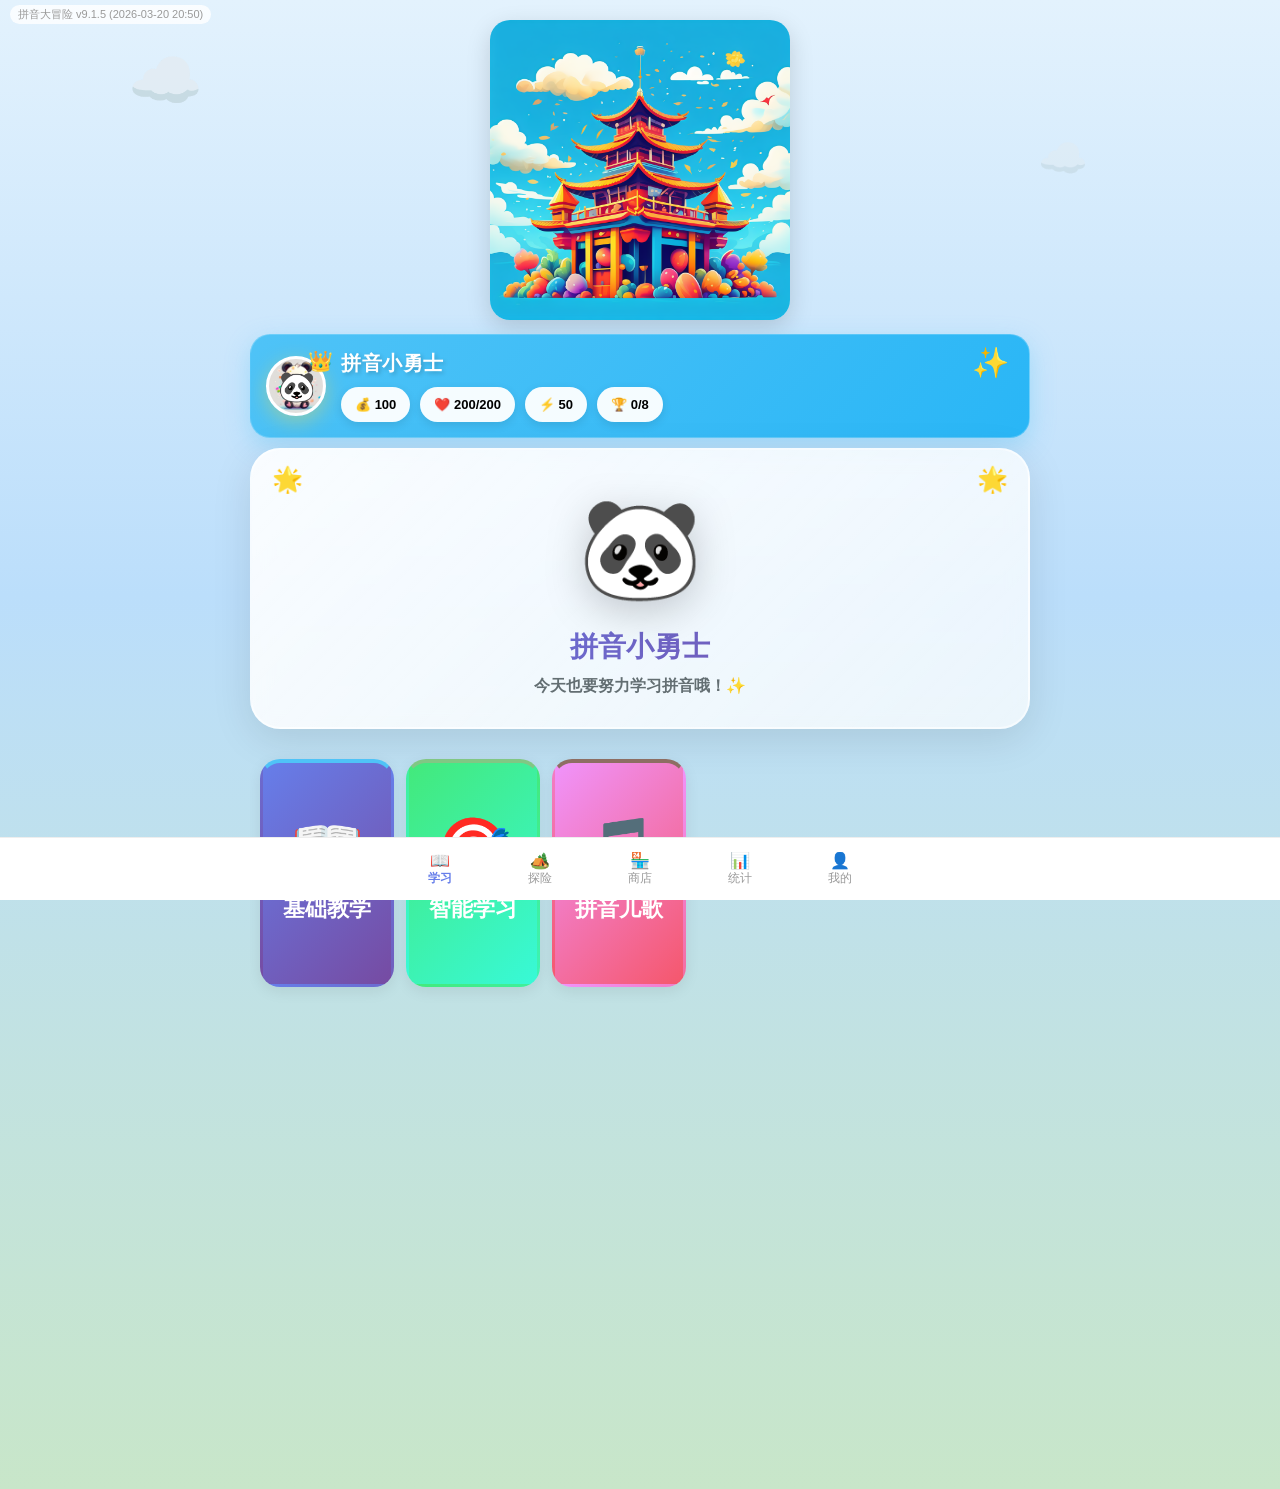
==== commit 78e65e9d: "v9.1.5 修复背诵挑战返回和排行榜 - 添加 resetReciteChallengePage() 函数重置页面状态 - 修复返回按钮先重置状态再返回闯关地图 - 在 showPage 中添加 r" ====
--- a/index.html
+++ b/index.html
@@ -9,7 +9,7 @@
     <meta http-equiv="Cache-Control" content="no-cache, no-store, must-revalidate">
     <meta http-equiv="Pragma" content="no-cache">
     <meta http-equiv="Expires" content="0">
-    <title>拼音大冒险 v9.1.4 - 修复自由挑战入口</title>
+    <title>拼音大冒险 v9.1.5 - 修复背诵挑战返回和排行榜</title>
     <link rel="stylesheet" href="v8-styles.css">
     <style>
         /* v7.0 强制覆盖样式 */
@@ -494,7 +494,7 @@
         <!-- v9.0.39: 背诵挑战页面 -->
         <div id="reciteChallenge" class="page hidden">
             <div class="quiz-header">
-                <button class="btn btn-secondary" onclick="goToLevelMap()" style="width: auto; padding: 10px 15px;">← 返回</button>
+                <button class="btn btn-secondary" onclick="resetReciteChallengePage(); goToLevelMap();" style="width: auto; padding: 10px 15px;">← 返回</button>
                 <span style="font-size: 14px; color: #FF9800; font-weight: bold;">🎤 背诵挑战</span>
             </div>
 
@@ -1090,7 +1090,7 @@
 
     <script>
         // 版本号（必须在最前面定义）
-        var GAME_VERSION = 'v9.1.4';
+        var GAME_VERSION = 'v9.1.5';
         var GAME_BUILD_DATE = '2026-03-20 20:50';
         
         // 完整拼音数据
@@ -3455,6 +3455,8 @@
             document.getElementById('reciteResult').innerHTML = '';
             document.getElementById('reciteStartBtn').style.display = 'inline-block';
             document.getElementById('reciteStopBtn').style.display = 'none';
+            document.getElementById('reciteResetBtn').style.display = 'none';
+            document.getElementById('reciteStartBtn').textContent = '开始背诵';
             
             var targetText = '';
             if (mode === 'initial') {
@@ -3464,6 +3466,23 @@
             }
             document.getElementById('reciteTarget').textContent = targetText;
             updateReciteRewardsInfo();
+        }
+        
+        // 重置背诵挑战页面状态（返回时调用）
+        function resetReciteChallengePage() {
+            document.getElementById('reciteModeSelect').style.display = 'block';
+            document.getElementById('reciteGameArea').style.display = 'none';
+            document.getElementById('reciteTimer').textContent = '0.00秒';
+            document.getElementById('reciteResult').innerHTML = '';
+            document.getElementById('reciteStartBtn').style.display = 'inline-block';
+            document.getElementById('reciteStopBtn').style.display = 'none';
+            document.getElementById('reciteResetBtn').style.display = 'none';
+            document.getElementById('reciteStartBtn').textContent = '开始背诵';
+            if (reciteTimerInterval) {
+                clearInterval(reciteTimerInterval);
+                reciteTimerInterval = null;
+            }
+            renderReciteLeaderboard();
         }
         
         function updateReciteRewardsInfo() {
@@ -4014,6 +4033,7 @@
             if (pageId === 'songs') renderSongsList();
             if (pageId === 'storyMode') renderStoryChapters();
             if (pageId === 'adminPanel') updateAdminPanel();
+            if (pageId === 'reciteChallenge') { resetReciteChallengePage(); }
         }
 
         function setTab(n) {
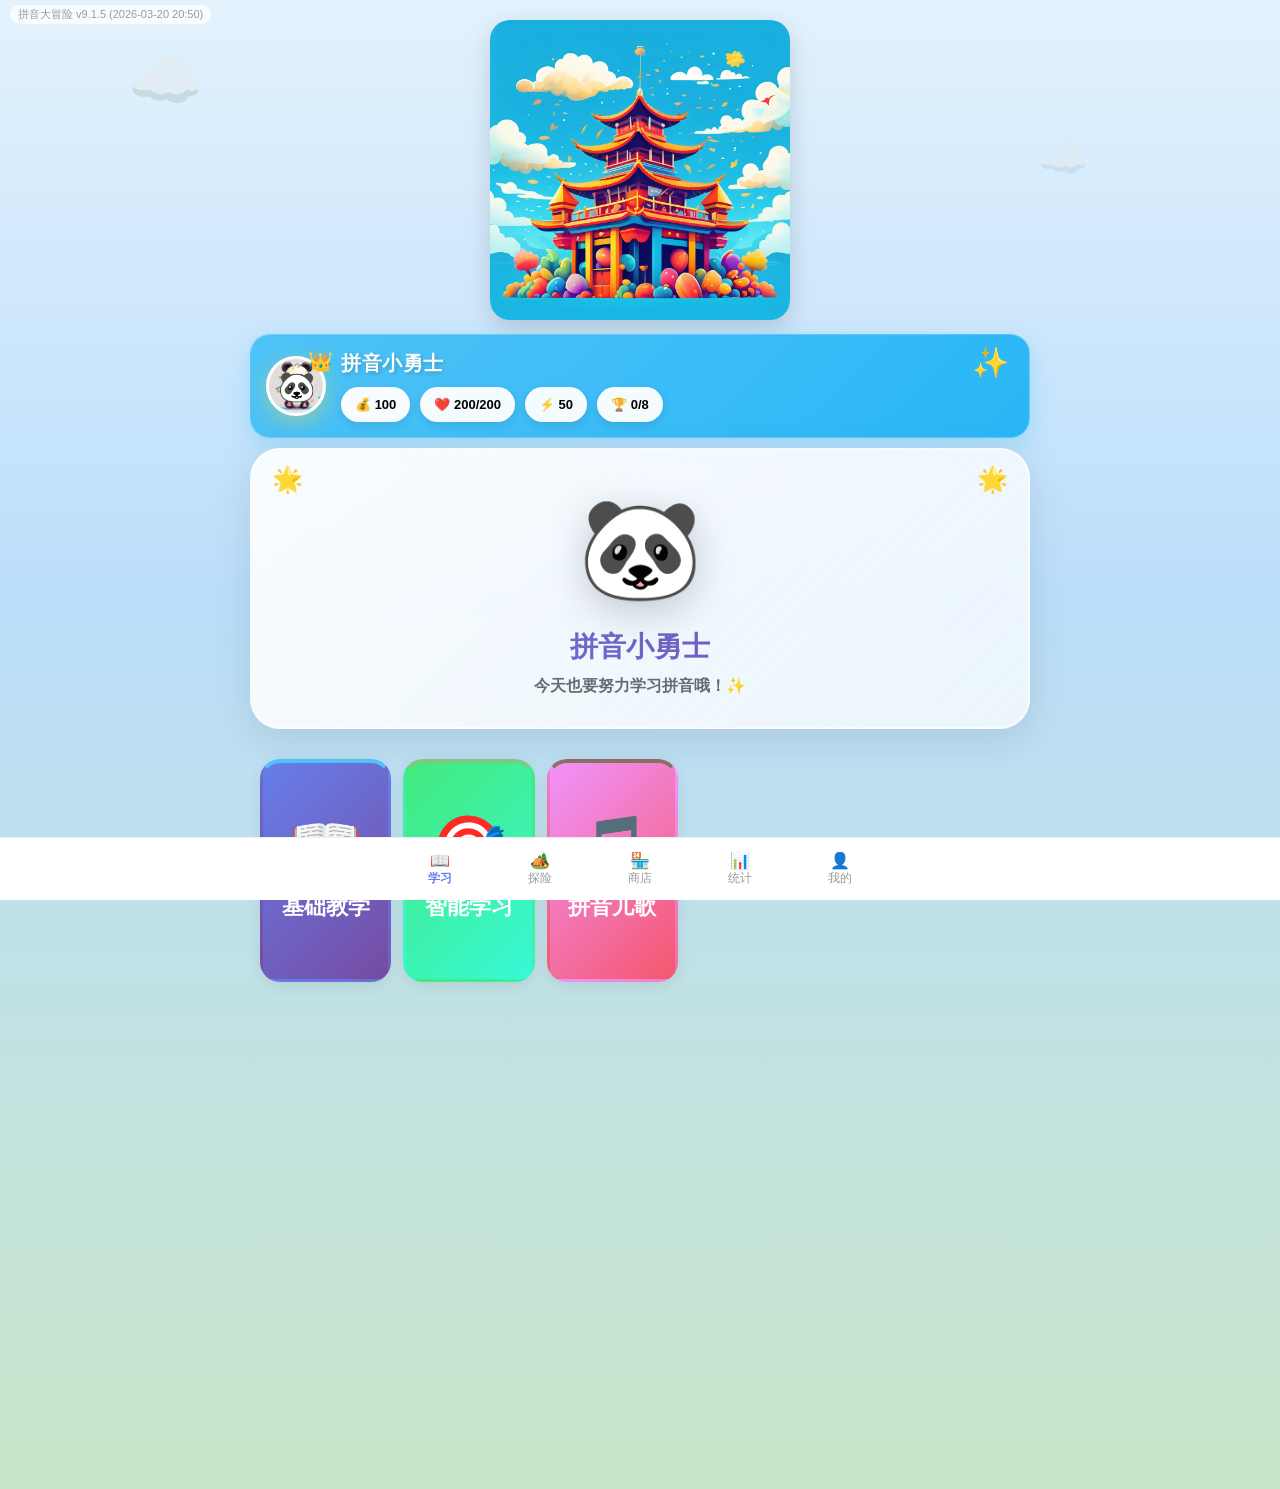
==== commit 9a774bcd: "v9.2.1: 修复每日任务功能 - 修复变量名不一致和添加每日重置逻辑" ====
--- a/index.html
+++ b/index.html
@@ -9,8 +9,28 @@
     <meta http-equiv="Cache-Control" content="no-cache, no-store, must-revalidate">
     <meta http-equiv="Pragma" content="no-cache">
     <meta http-equiv="Expires" content="0">
-    <title>拼音大冒险 v9.1.5 - 修复背诵挑战返回和排行榜</title>
+    <title>拼音大冒险 v9.2.1 - 修复每日任务</title>
+    <!-- Build: v9.2.1 Time: 20250401 -->
+    <script>
+        // 版本检测与强制刷新机制
+        (function() {
+            const CURRENT_VERSION = '9.2.1';
+            const storedVersion = localStorage.getItem('pinyin_game_version');
+            const urlParams = new URLSearchParams(window.location.search);
+            const forceReload = urlParams.has('force_reload');
+            
+            if (storedVersion !== CURRENT_VERSION || forceReload) {
+                localStorage.setItem('pinyin_game_version', CURRENT_VERSION);
+                if (forceReload) {
+                    // 清除所有缓存并强制刷新
+                    window.location.href = window.location.pathname + '?v=' + Date.now();
+                }
+            }
+        })();
+    </script>
     <link rel="stylesheet" href="v8-styles.css">
+    <!-- 新版39徽章系统 -->
+    <script src="new-badges-system.js"></script>
     <style>
         /* v7.0 强制覆盖样式 */
         body {
@@ -1704,18 +1724,9 @@
         };
 
         // ===== 成就系统数据 =====
-        var achievements = [
-            { id: 'first_win', name: '初次胜利', desc: '首次通关任意关卡', icon: '🏆', reward: 10, condition: function() { return completedLevels >= 1; }, unlocked: false },
-            { id: 'level_master', name: '闯关达人', desc: '通关5个关卡', icon: '⭐', reward: 15, condition: function() { return completedLevels >= 5; }, unlocked: false },
-            { id: 'level_king', name: '闯关王者', desc: '通关全部15关', icon: '👑', reward: 20, icon: '👑', reward: 20, condition: function() { return completedLevels >= 15; }, unlocked: false },
-            { id: 'battle_hero', name: '战斗英雄', desc: '赢得5场战斗胜利', icon: '⚔️', reward: 15, condition: function() { return battleWins >= 5; }, unlocked: false },
-            { id: 'rich', name: '小有积蓄', desc: '拥有500金币', icon: '💰', reward: 10, condition: function() { return coins >= 500; }, unlocked: false },
-            { id: 'streak_3', name: '坚持不懈', desc: '连续打卡3天', icon: '🔥', reward: 15, condition: function() { return streak >= 3; }, unlocked: false },
-            { id: 'shopaholic', name: '购物达人', desc: '购买5件商品', icon: '🛍️', reward: 15, condition: function() { return ownedItems.length >= 5; }, unlocked: false },
-            { id: 'perfect', name: '完美答题', desc: '一关中3题全对', icon: '💯', reward: 10, condition: function() { return perfectLevels > 0; }, unlocked: false }
-        ];
-        var perfectLevels = 0;
-
+        // v9.2.0: 39徽章系统已移至 new-badges-system.js
+        var achievements = [];
+        
         // ===== 任务系统数据 =====
         var dailyTasks = [
             { id: 'task_login', name: '每日登录', desc: '登录游戏即可领取', reward: 5, progress: 1, target: 1, completed: true, claimed: false },
@@ -1741,6 +1752,14 @@
         var initialTestAnswered = false; // 基础教学-声母答题状态
         var finalTestAnswered = false;   // 基础教学-韵母答题状态
         var wholeTestAnswered = false;   // 基础教学-整体认读答题状态
+
+        // v9.2.0: 新版39徽章系统所需数据
+        var totalCheckInDays = 0;        // 累计打卡天数
+        var basicTutorialCompleted = false;  // 基础教学完成标记
+        var totalItemsBought = 0;        // 累计购买商品数
+        var dailyBattleStreak = 0;       // 单日连胜次数
+        var totalExplorations = 0;       // 累计探险次数
+        var perfectLevels = 0;           // 完美通关次数
 
         // ========== v8.2.0 宠物系统 ==========
         var pets = {
@@ -2065,6 +2084,14 @@
             streak = user.streak;
             checkedIn = user.checkedIn;
             ownedItems = user.ownedItems || [];
+
+            // v9.2.0: 加载新版39徽章系统数据
+            totalCheckInDays = user.totalCheckInDays || 0;
+            basicTutorialCompleted = user.basicTutorialCompleted || false;
+            totalItemsBought = user.totalItemsBought || 0;
+            dailyBattleStreak = user.dailyBattleStreak || 0;
+            totalExplorations = user.totalExplorations || 0;
+
             // 修复：确保正确加载关卡进度
             if (user.levels && user.levels.length === 15) {
                 levels = user.levels;
@@ -2144,7 +2171,17 @@
                     }
                 });
             }
-            tasks = user.tasks || tasks;
+            dailyTasks = user.dailyTasks || dailyTasks;
+
+            // 检查是否需要重置每日任务（新的一天）
+            var lastLoginDate = user.lastLoginDate;
+            var today = new Date().toDateString();
+            if (lastLoginDate !== today) {
+                console.log('新的一天，重置每日任务');
+                resetDailyTasks();
+            }
+
+            // v9.2.0: 加载新版39徽章系统数据
             errorLog = user.errorLog || [];
 
             // 加载故事章节进度
@@ -2267,13 +2304,21 @@
                 playerLevel, coins, hp, maxHp, energy, exp,
                 petAttack, petDefense, battleWins, completedLevels,
                 totalCorrect, totalWrong, streak, checkedIn,
-                ownedItems, levels, achievements, tasks, errorLog,
+                ownedItems, levels, achievements, dailyTasks, errorLog,
                 // v8.2.0 新数据
                 pets, inventory, equipment, equipped, errorBook,
                 // v9.0.1 新增：保存故事章节进度
                 storyChapters: storyChapters.map(function(c) { return { id: c.id, unlocked: c.unlocked, completed: c.completed }; }),
                 // v9.0.2 新增：保存perfectLevels
                 perfectLevels: perfectLevels,
+                // v9.2.0 新增：39徽章系统数据
+                totalCheckInDays: totalCheckInDays,
+                basicTutorialCompleted: basicTutorialCompleted,
+                totalItemsBought: totalItemsBought,
+                dailyBattleStreak: dailyBattleStreak,
+                totalExplorations: totalExplorations,
+                // v9.2.1: 新增：记录最后登录日期（用于每日任务重置）
+                lastLoginDate: new Date().toDateString(),
                 lastSave: new Date().toISOString()
             };
             // 只保存到localStorage，不调用saveUsersData避免循环
@@ -3940,6 +3985,21 @@
             }
         }
 
+        // 重置每日任务（新的一天调用）
+        function resetDailyTasks() {
+            dailyTasks = [
+                { id: 'task_login', name: '每日登录', desc: '登录游戏即可领取', reward: 5, progress: 1, target: 1, completed: true, claimed: false },
+                { id: 'task_practice', name: '练习拼音', desc: '完成1次基础教学', reward: 8, progress: 0, target: 1, completed: false, claimed: false },
+                { id: 'task_level', name: '闯关挑战', desc: '通关1个关卡', reward: 10, progress: 0, target: 1, completed: false, claimed: false },
+                { id: 'task_explore', name: '野外探险', desc: '进行1次野外探险', reward: 8, progress: 0, target: 1, completed: false, claimed: false },
+                { id: 'task_checkin', name: '每日打卡', desc: '完成今日打卡', reward: 10, progress: 0, target: 1, completed: false, claimed: false }
+            ];
+            // 重置单日连胜计数
+            dailyBattleStreak = 0;
+            checkedIn = false;
+            saveGameData();
+        }
+
         function switchTab(tabName) {
             // 记录当前活动的Tab
             currentActiveTab = tabName;
